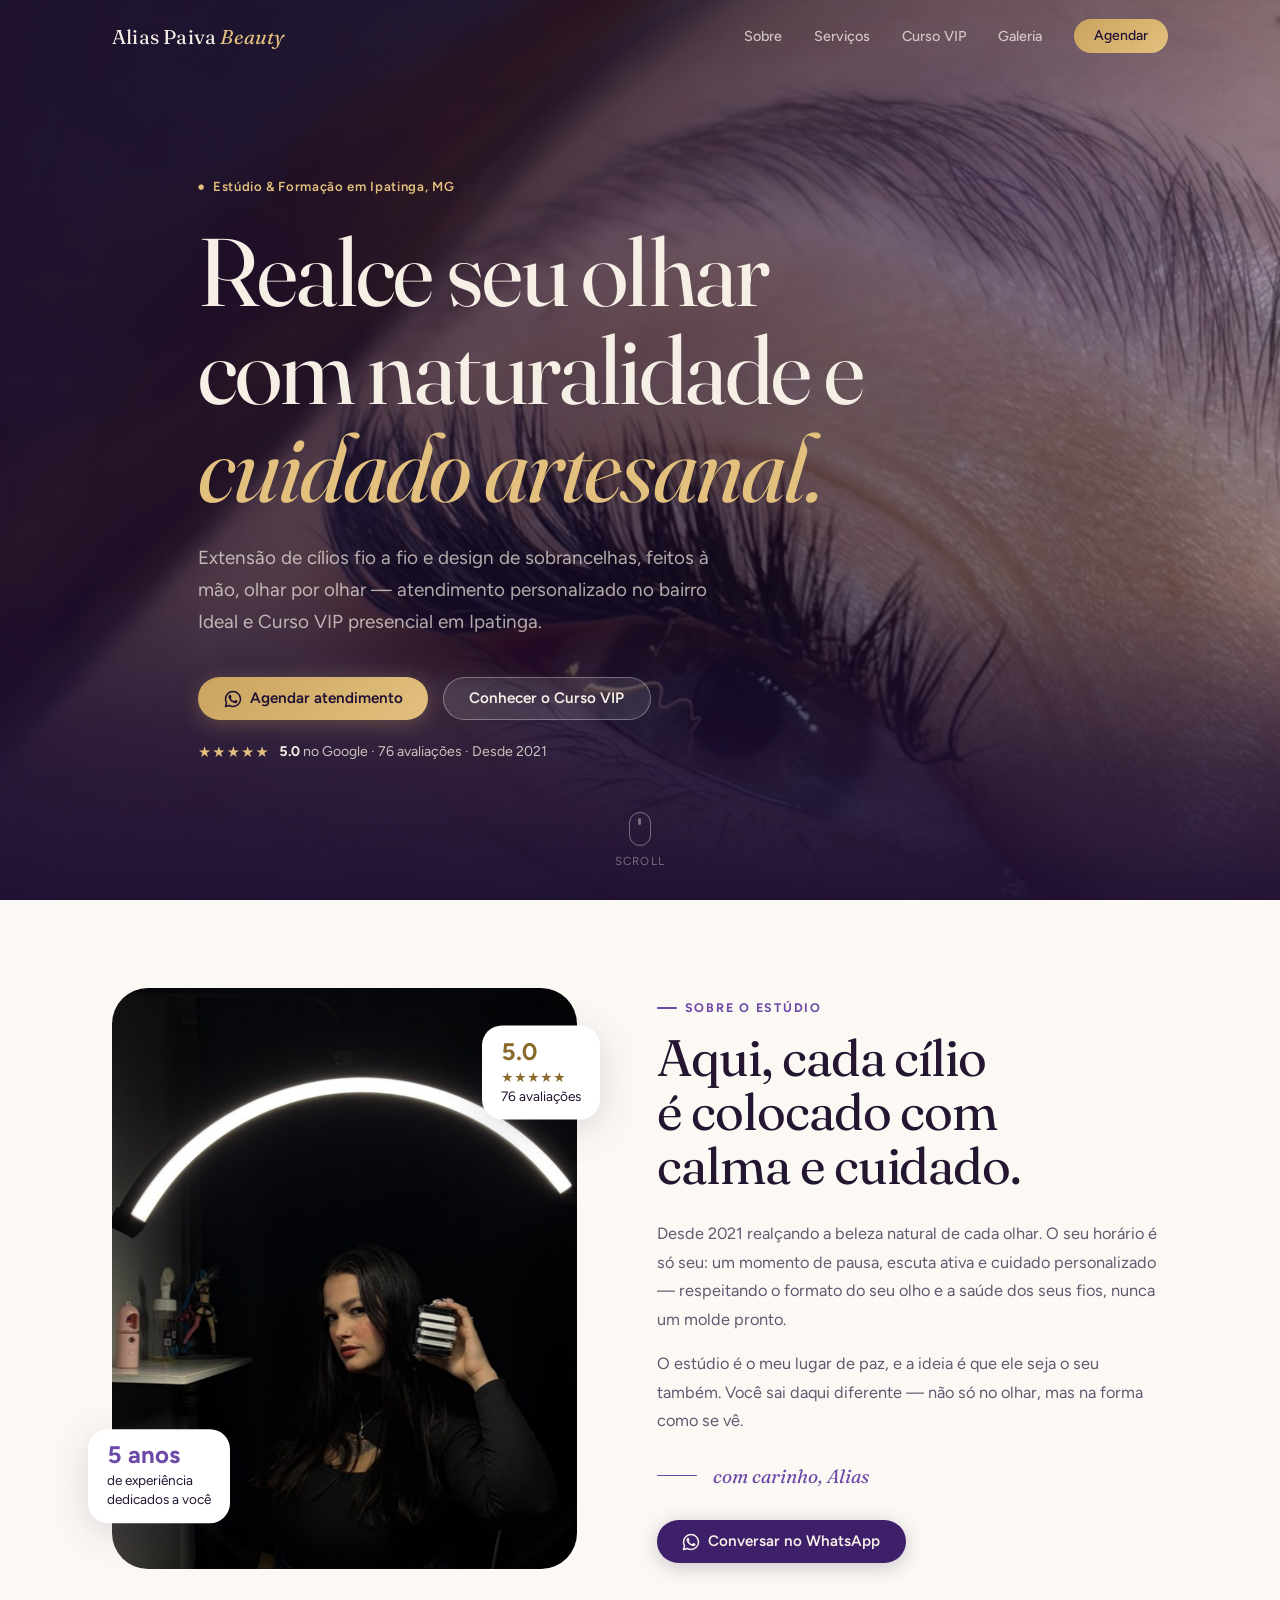
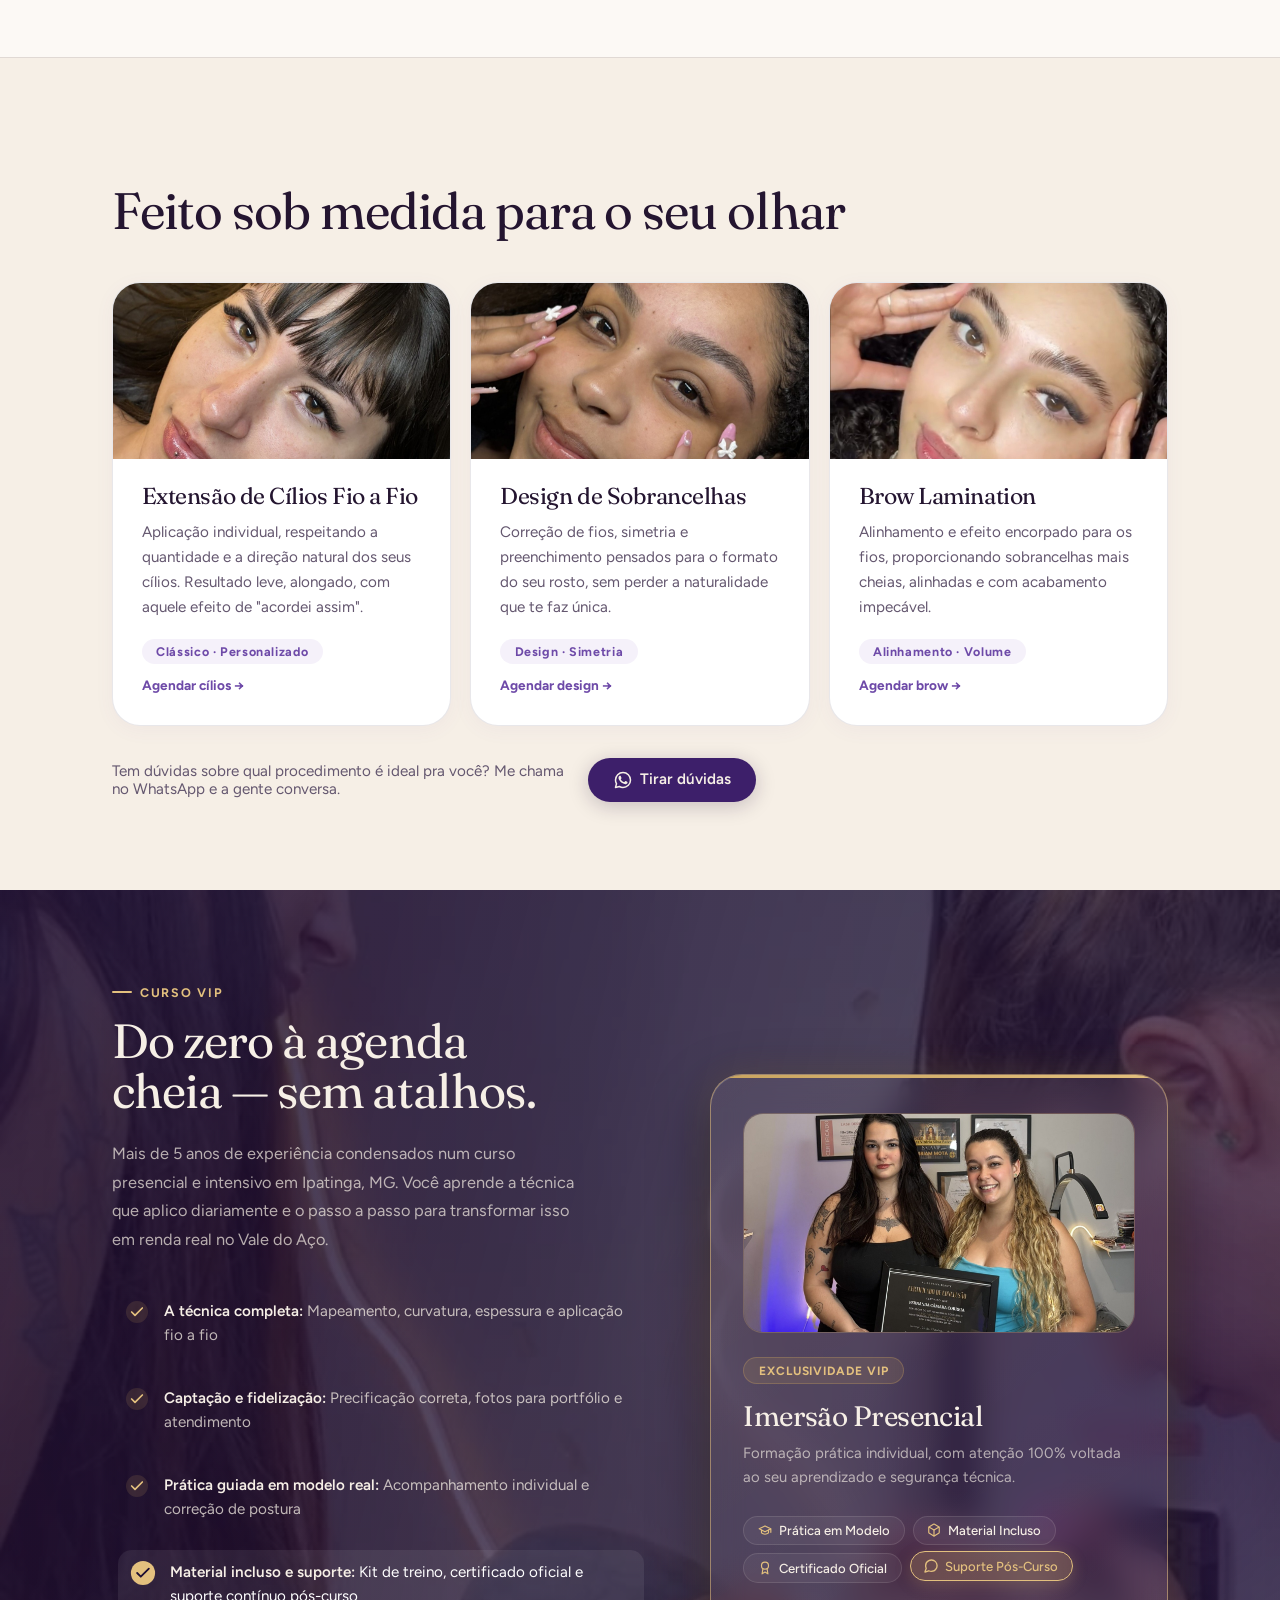
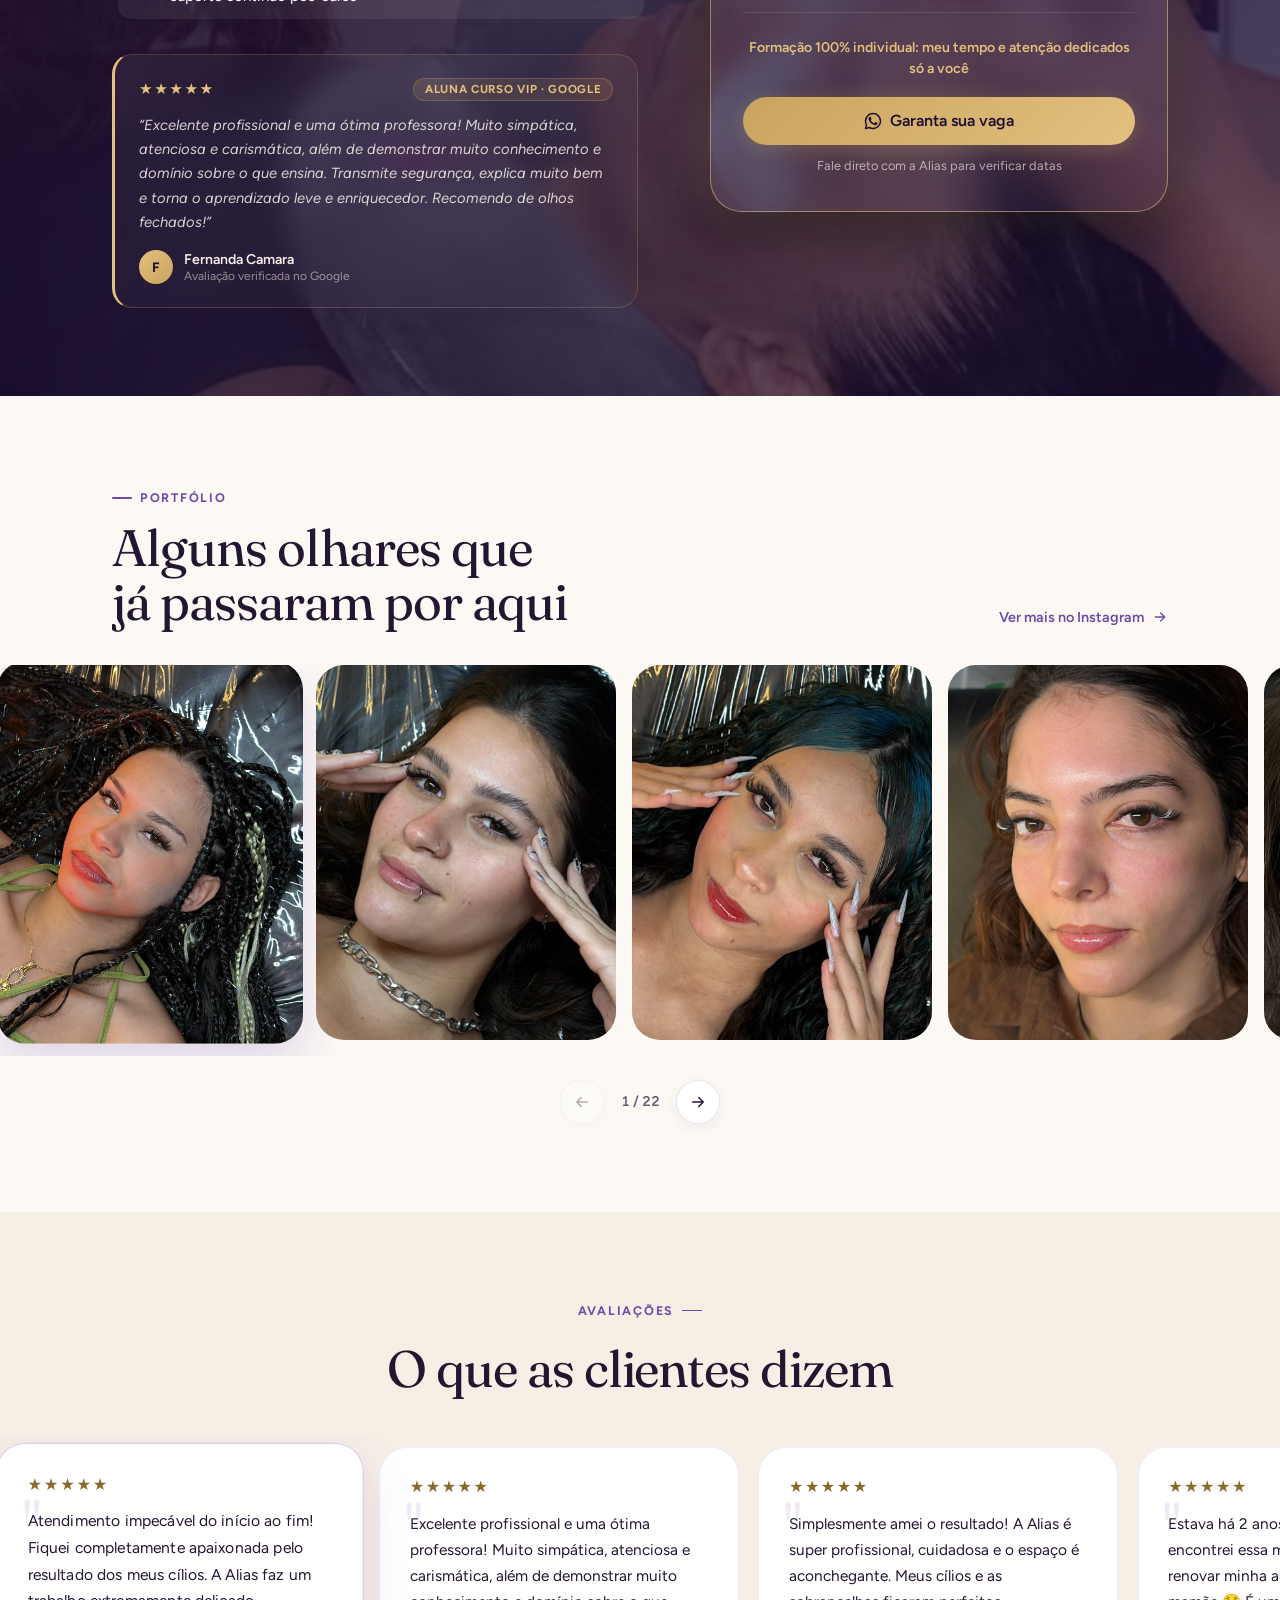
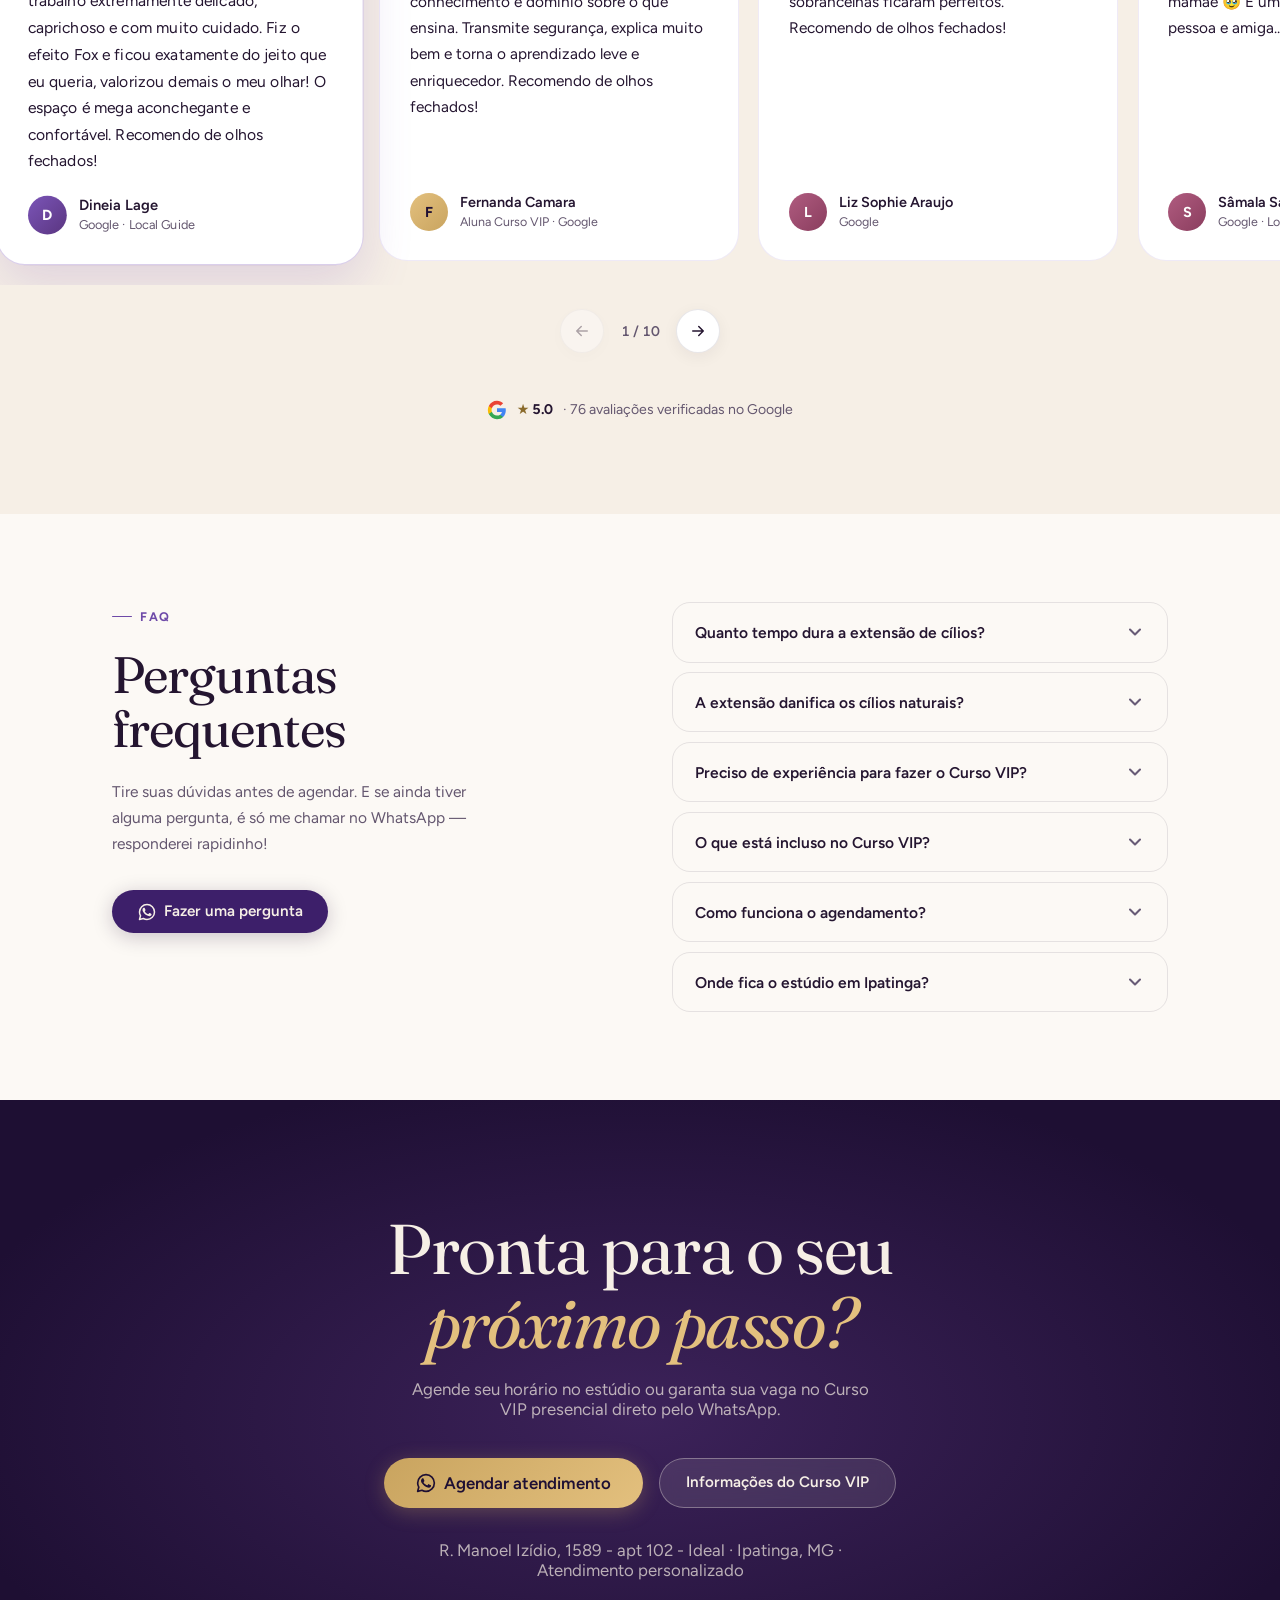
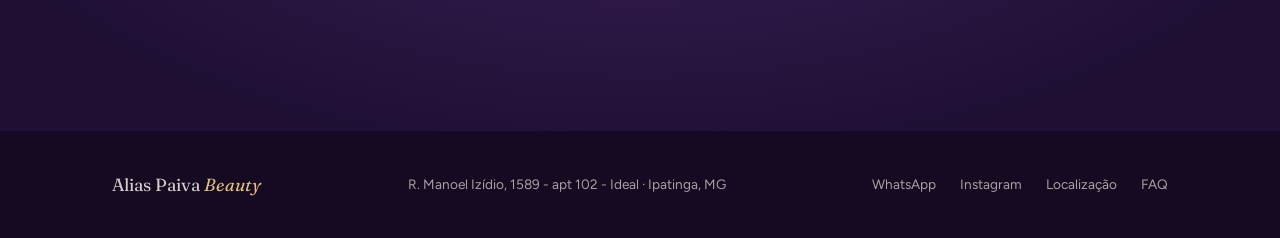
==== index.html @ 4524d442 "Atualizações" ====
<!DOCTYPE html>
<html lang="pt-BR">

<head>
  <meta charset="utf-8">
  <meta name="viewport" content="width=device-width, initial-scale=1, viewport-fit=cover">
  <title>Alias Paiva Beauty | Lash Designer e Extensão de Cílios em Ipatinga - MG</title>
  <meta name="description"
    content="Lash designer em Ipatinga, MG (Bairro Ideal). Especialista em extensão de cílios fio a fio, design de sobrancelhas, brow lamination e Curso VIP. ★ 5.0 no Google.">
  <meta name="robots" content="index, follow, max-image-preview:large, max-snippet:-1, max-video-preview:-1">
  <meta name="geo.region" content="BR-MG">
  <meta name="geo.placename" content="Ipatinga">
  <meta name="theme-color" content="#1E0F33">
  <link rel="canonical" href="https://aliaspaivabeauty.tech/">

  <!-- Open Graph / Facebook / WhatsApp -->
  <meta property="og:type" content="website">
  <meta property="og:url" content="https://aliaspaivabeauty.tech/">
  <meta property="og:locale" content="pt_BR">
  <meta property="og:site_name" content="Alias Paiva Beauty">
  <meta property="og:title" content="Alias Paiva Beauty — Lash Designer, Cílios e Sobrancelhas em Ipatinga">
  <meta property="og:description"
    content="Especialista em extensão de cílios fio a fio, design de sobrancelhas, brow lamination e Curso VIP no bairro Ideal em Ipatinga, MG. ★ 5.0 no Google.">
  <meta property="og:image" content="https://aliaspaivabeauty.tech/images/hero.jpg">
  <meta property="og:image:secure_url" content="https://aliaspaivabeauty.tech/images/hero.jpg">
  <meta property="og:image:type" content="image/jpeg">
  <meta property="og:image:width" content="960">
  <meta property="og:image:height" content="1280">
  <meta property="og:image:alt" content="Alias Paiva Beauty - Lash Designer em Ipatinga, MG">

  <!-- Twitter / X -->
  <meta name="twitter:card" content="summary_large_image">
  <meta name="twitter:title" content="Alias Paiva Beauty — Lash Designer, Cílios e Sobrancelhas em Ipatinga">
  <meta name="twitter:description"
    content="Especialista em extensão de cílios fio a fio, design de sobrancelhas, brow lamination e Curso VIP no bairro Ideal em Ipatinga, MG. ★ 5.0 no Google.">
  <meta name="twitter:image" content="https://aliaspaivabeauty.tech/images/hero.jpg">
  <meta name="twitter:image:alt" content="Alias Paiva Beauty - Lash Designer em Ipatinga, MG">

  <!-- Dados Estruturados (Schema.org / SEO Local) -->
  <script type="application/ld+json">
  {
    "@context": "https://schema.org",
    "@graph": [
      {
        "@type": "BeautySalon",
        "@id": "https://aliaspaivabeauty.tech/#salon",
        "name": "Alias Paiva Beauty",
        "alternateName": [
          "Alias Paiva Beauty - Cílios e Sobrancelhas Ipatinga-MG",
          "Alias Paiva Lash Designer",
          "Alias Paiva Beauty - Lash Designer em Ipatinga"
        ],
        "image": "https://aliaspaivabeauty.tech/images/hero.jpg",
        "description": "Lash designer no bairro Ideal em Ipatinga, MG (desde 2021). Especialista em extensão de cílios fio a fio, efeito Fox, lash lifting, design de sobrancelhas, brow lamination e Curso VIP presencial.",
        "url": "https://aliaspaivabeauty.tech/",
        "telephone": "+55-31-98014-2400",
        "priceRange": "$$",
        "currenciesAccepted": "BRL",
        "paymentAccepted": "Pix, Cartão de Crédito, Dinheiro",
        "hasMap": "https://share.google/0OluDglXw7XC698mP",
        "address": {
          "@type": "PostalAddress",
          "streetAddress": "R. Manoel Izídio, 1589 - apt 102 - Ideal",
          "addressLocality": "Ipatinga",
          "addressRegion": "MG",
          "postalCode": "35162-200",
          "addressCountry": "BR"
        },
        "geo": {
          "@type": "GeoCoordinates",
          "latitude": -19.4768,
          "longitude": -42.5469
        },
        "areaServed": [
          {
            "@type": "City",
            "name": "Ipatinga"
          },
          {
            "@type": "AdministrativeArea",
            "name": "Vale do Aço"
          }
        ],
        "founder": {
          "@type": "Person",
          "name": "Alias Paiva",
          "jobTitle": "Lash Designer",
          "description": "Lash designer e educadora especialista em extensão de cílios, design de sobrancelhas e brow lamination em Ipatinga, MG desde 2021.",
          "sameAs": "https://www.instagram.com/_aliaspaiva/"
        },
        "knowsAbout": [
          "Lash Design",
          "Lash Designer",
          "Extensão de Cílios",
          "Alongamento de Cílios",
          "Cílios Fio a Fio",
          "Cílios Efeito Fox",
          "Lash Lifting",
          "Design de Sobrancelhas",
          "Brow Lamination",
          "Curso VIP de Cílios"
        ],
        "sameAs": [
          "https://www.instagram.com/_aliaspaiva/",
          "https://www.instagram.com/_aliaspaivabeauty",
          "https://share.google/0OluDglXw7XC698mP",
          "https://share.google/BvHcD7Zn5dpvbEZch"
        ],
        "aggregateRating": {
          "@type": "AggregateRating",
          "ratingValue": "5.0",
          "reviewCount": "76",
          "bestRating": "5",
          "worstRating": "1"
        },
        "review": [
          {
            "@type": "Review",
            "author": { "@type": "Person", "name": "Dineia Anicio da Costa Lage" },
            "reviewRating": { "@type": "Rating", "ratingValue": "5", "bestRating": "5" },
            "reviewBody": "Atendimento impecável do início ao fim! Fiquei completamente apaixonada pelo resultado dos meus cílios. A Alias faz um trabalho extremamente delicado, caprichoso e com muito cuidado. Fiz o efeito Fox e ficou exatamente do jeito que eu queria, valorizou demais o meu olhar! O espaço é mega aconchegante e confortável."
          },
          {
            "@type": "Review",
            "author": { "@type": "Person", "name": "Fernanda Camara" },
            "reviewRating": { "@type": "Rating", "ratingValue": "5", "bestRating": "5" },
            "reviewBody": "Excelente profissional e uma ótima professora! Muito simpática, atenciosa e carismática, além de demonstrar muito conhecimento e domínio sobre o que ensina. Transmite segurança, explica muito bem e torna o aprendizado leve e enriquecedor. Recomendo de olhos fechados!"
          },
          {
            "@type": "Review",
            "author": { "@type": "Person", "name": "Liz Sophie Duda Gonçalves Araujo" },
            "reviewRating": { "@type": "Rating", "ratingValue": "5", "bestRating": "5" },
            "reviewBody": "Simplesmente amei o resultado! A Alias é super profissional, cuidadosa e o espaço é aconchegante. Meus cílios e as sobrancelhas ficaram perfeitos. Recomendo de olhos fechados!"
          },
          {
            "@type": "Review",
            "author": { "@type": "Person", "name": "Sâmala Salazar" },
            "reviewRating": { "@type": "Rating", "ratingValue": "5", "bestRating": "5" },
            "reviewBody": "Estava há 2 anos sem fazer os cílios, e encontrei essa maravilhosa! Me ajudou a renovar minha autoestima depois de ser mamãe. É uma excelente profissional, pessoa e amiga... Me senti muito linda."
          },
          {
            "@type": "Review",
            "author": { "@type": "Person", "name": "Carol Figueiredo" },
            "reviewRating": { "@type": "Rating", "ratingValue": "5", "bestRating": "5" },
            "reviewBody": "Muito humana, um atendimento impecável, tem até cobertinha pra quem acaba tirando um cochilo como eu, uma mão super leve que fica quase impossível não dormir durante o atendimento, recomendo demais."
          },
          {
            "@type": "Review",
            "author": { "@type": "Person", "name": "Domi Nique" },
            "reviewRating": { "@type": "Rating", "ratingValue": "5", "bestRating": "5" },
            "reviewBody": "Estudio maravilhoso, climatizado, trabalho sensacional e personalizado, sempre um mimo delicioso; sabe como conquistar o cliente, eu amo"
          },
          {
            "@type": "Review",
            "author": { "@type": "Person", "name": "Cibelly Franco" },
            "reviewRating": { "@type": "Rating", "ratingValue": "5", "bestRating": "5" },
            "reviewBody": "Uma profissional excepcional, que une talento, dedicação e um atendimento repleto de carinho. Amei o trabalho e todo o cuidado em cada detalhe. Fiquei muito satisfeita com o resultado e recomendo seu trabalho com toda a confiança."
          }
        ],
        "hasOfferCatalog": {
          "@type": "OfferCatalog",
          "name": "Procedimentos de Lash Design e Cursos",
          "itemListElement": [
            {
              "@type": "Offer",
              "itemOffered": {
                "@type": "Service",
                "name": "Lash Design / Extensão de Cílios Fio a Fio e Efeito Fox",
                "description": "Procedimento profissional de lash designer com aplicação individual personalizada (clássico fio a fio, efeito Fox, volume) respeitando a saúde e o ciclo natural dos cílios."
              }
            },
            {
              "@type": "Offer",
              "itemOffered": {
                "@type": "Service",
                "name": "Design de Sobrancelhas",
                "description": "Correção de fios, simetria e alinhamento para o formato do rosto."
              }
            },
            {
              "@type": "Offer",
              "itemOffered": {
                "@type": "Service",
                "name": "Brow Lamination",
                "description": "Alinhamento e volume para sobrancelhas mais encorpadas e definidas."
              }
            },
            {
              "@type": "Offer",
              "itemOffered": {
                "@type": "Course",
                "name": "Curso VIP de Lash Designer / Extensão de Cílios",
                "description": "Curso presencial intensivo em Ipatinga para formação de Lash Designer com modelo real, material e certificado inclusos.",
                "provider": {
                  "@id": "https://aliaspaivabeauty.tech/#salon"
                },
                "hasCourseInstance": {
                  "@type": "CourseInstance",
                  "courseMode": "onsite",
                  "location": {
                    "@type": "Place",
                    "name": "Alias Paiva Beauty",
                    "address": {
                      "@type": "PostalAddress",
                      "streetAddress": "R. Manoel Izídio, 1589 - apt 102 - Ideal",
                      "addressLocality": "Ipatinga",
                      "addressRegion": "MG",
                      "postalCode": "35162-200",
                      "addressCountry": "BR"
                    }
                  }
                }
              }
            }
          ]
        }
      },
      {
        "@type": "FAQPage",
        "@id": "https://aliaspaivabeauty.tech/#faq-schema",
        "mainEntity": [
          {
            "@type": "Question",
            "name": "Quanto tempo dura a extensão de cílios?",
            "acceptedAnswer": {
              "@type": "Answer",
              "text": "Em média, de 15 a 20 dias até a necessidade de manutenção, acompanhando o ciclo natural dos seus cílios. Com os cuidados adequados, pode durar ainda mais."
            }
          },
          {
            "@type": "Question",
            "name": "A extensão danifica os cílios naturais?",
            "acceptedAnswer": {
              "@type": "Answer",
              "text": "Quando aplicada corretamente — respeitando o ciclo capilar e o peso adequado de cada fio —, a extensão não danifica os cílios naturais. Por isso a técnica fio a fio é tão importante."
            }
          },
          {
            "@type": "Question",
            "name": "Preciso de experiência para fazer o Curso VIP?",
            "acceptedAnswer": {
              "@type": "Answer",
              "text": "Não! O Curso VIP foi pensado para quem começa do zero. Você aprende teoria, biossegurança, mapeamento e prática guiada em modelo real, tudo passo a passo e sem pressa."
            }
          },
          {
            "@type": "Question",
            "name": "Como funciona o agendamento?",
            "acceptedAnswer": {
              "@type": "Answer",
              "text": "Direto pelo WhatsApp! Você me chama, conversamos sobre a sua disponibilidade e encontramos o melhor horário para você."
            }
          },
          {
            "@type": "Question",
            "name": "Onde fica o estúdio em Ipatinga?",
            "acceptedAnswer": {
              "@type": "Answer",
              "text": "O estúdio fica na R. Manoel Izídio, 1589 - apt 102 - bairro Ideal, em Ipatinga - MG (CEP 35162-200), em um espaço climatizado, aconchegante e de fácil acesso para clientes de toda a região do Vale do Aço."
            }
          }
        ]
      }
    ]
  }
  </script>

  <!-- Favicons -->
  <link rel="icon" type="image/png" sizes="16x16" href="images/favicon-16.png">
  <link rel="icon" type="image/png" sizes="32x32" href="images/favicon-32.png">
  <link rel="icon" type="image/png" sizes="48x48" href="images/favicon-48.png">
  <link rel="icon" type="image/png" sizes="192x192" href="images/favicon-192.png">
  <link rel="icon" type="image/png" sizes="512x512" href="images/favicon-512.png">
  <link rel="apple-touch-icon" sizes="180x180" href="images/favicon-180.png">

  <!-- Preload LCP Hero Image -->
  <link rel="preload" as="image" href="images/hero.jpg" fetchpriority="high">

  <!-- Fonts (apenas variantes utilizadas) -->
  <link rel="preconnect" href="https://fonts.googleapis.com">
  <link rel="preconnect" href="https://fonts.gstatic.com" crossorigin>
  <link
    href="https://fonts.googleapis.com/css2?family=Figtree:wght@400;500;600;700&family=Fraunces:ital,opsz,wght@0,9..144,400;1,9..144,400&display=swap"
    rel="stylesheet">

  <!-- CSS -->
  <link rel="stylesheet" href="css/style.css">
</head>

<body>
  <a href="#about" class="skip-link">Pular para o conteúdo principal</a>

  <svg width="0" height="0" class="svg-sprite" aria-hidden="true">
    <symbol id="check" viewBox="0 0 24 24">
      <path d="M20 6L9 17l-5-5" fill="none" stroke="currentColor" stroke-width="2.5" stroke-linecap="round"
        stroke-linejoin="round" />
    </symbol>
    <symbol id="arrow-l" viewBox="0 0 24 24">
      <path d="M19 12H5M11 6l-6 6 6 6" fill="none" stroke="currentColor" stroke-width="2" stroke-linecap="round"
        stroke-linejoin="round" />
    </symbol>
    <symbol id="arrow-r" viewBox="0 0 24 24">
      <path d="M5 12h14M13 6l6 6-6 6" fill="none" stroke="currentColor" stroke-width="2" stroke-linecap="round"
        stroke-linejoin="round" />
    </symbol>
    <symbol id="wa" viewBox="0 0 24 24">
      <path
        d="M17.472 14.382c-.297-.149-1.758-.867-2.03-.967-.273-.099-.471-.148-.67.15-.197.297-.767.966-.94 1.164-.173.199-.347.223-.644.075-.297-.15-1.255-.463-2.39-1.475-.883-.788-1.48-1.761-1.653-2.059-.173-.297-.018-.458.13-.606.134-.133.298-.347.446-.521.149-.174.198-.298.298-.497.099-.198.05-.371-.025-.521-.075-.149-.669-1.612-.916-2.207-.242-.579-.487-.5-.669-.51-.173-.008-.371-.01-.57-.01-.198 0-.52.074-.792.372-.272.297-1.04 1.016-1.04 2.479 0 1.462 1.065 2.875 1.213 3.074.149.198 2.096 3.2 5.077 4.487.709.306 1.262.489 1.694.625.712.227 1.36.195 1.871.118.571-.085 1.758-.719 2.006-1.413.248-.694.248-1.289.173-1.413-.074-.124-.272-.198-.57-.347z"
        fill="currentColor" />
      <path
        d="M12 2C6.477 2 2 6.477 2 12c0 1.821.487 3.53 1.338 5L2 22l5.145-1.346A9.955 9.955 0 0012 22c5.523 0 10-4.477 10-10S17.523 2 12 2z"
        fill="none" stroke="currentColor" stroke-width="2" stroke-linecap="round" stroke-linejoin="round" />
    </symbol>
    <symbol id="close-x" viewBox="0 0 24 24">
      <path d="M18 6L6 18M6 6l12 12" fill="none" stroke="currentColor" stroke-width="2.5" stroke-linecap="round" />
    </symbol>
  </svg>

  <header id="navbar">
    <div class="inner">
      <a href="#" class="brand" aria-label="Alias Paiva Beauty - Início">Alias Paiva <em>Beauty</em></a>
      <nav aria-label="Navegação principal">
        <a href="#about">Sobre</a>
        <a href="#services">Serviços</a>
        <a href="#course">Curso VIP</a>
        <a href="#gallery">Galeria</a>
        <a class="btn btn-gold btn-nav" data-wa
          href="https://api.whatsapp.com/send/?phone=553180142400&text=Ol%C3%A1!%20Vim%20pelo%20site%20e%20quero%20agendar%20um%20hor%C3%A1rio%20%F0%9F%92%9C">Agendar</a>
      </nav>
      <button class="ham-btn" id="hamBtn" aria-label="Abrir menu" aria-expanded="false" aria-controls="mobileMenu">
        <svg viewBox="0 0 24 24" fill="none" stroke="currentColor" stroke-width="2.5" stroke-linecap="round"
          aria-hidden="true">
          <path d="M3 6h18M3 12h18M3 18h18" />
        </svg>
      </button>
    </div>
  </header>

  <!-- Menu Mobile -->
  <div class="mobile-menu" id="mobileMenu" aria-hidden="true" role="dialog" aria-modal="true"
    aria-label="Menu de navegação">
    <button class="close-menu" id="closeMenu" aria-label="Fechar menu">
      <svg viewBox="0 0 24 24" aria-hidden="true">
        <use href="#close-x" />
      </svg>
    </button>
    <a href="#about" class="menu-link">Sobre</a>
    <a href="#services" class="menu-link">Serviços</a>
    <a href="#course" class="menu-link">Curso VIP</a>
    <a href="#gallery" class="menu-link">Galeria</a>
    <a class="btn btn-gold btn-mobile-cta" data-wa
      href="https://api.whatsapp.com/send/?phone=553180142400&text=Ol%C3%A1!%20Vim%20pelo%20site%20e%20quero%20agendar%20um%20hor%C3%A1rio%20%F0%9F%92%9C">Agendar
      no WhatsApp</a>
  </div>

  <main id="mainContent">
    <section id="hero" aria-label="Apresentação">
      <div class="hero-bg" id="heroBg" aria-hidden="true"></div>

      <!-- Partículas decorativas -->
      <div class="particles" aria-hidden="true">
        <span class="particle"></span>
        <span class="particle"></span>
        <span class="particle"></span>
        <span class="particle"></span>
        <span class="particle"></span>
        <span class="particle"></span>
      </div>

      <!-- Conteúdo principal -->
      <div class="hero-content wrap">
        <div class="hero-badge">Estúdio &amp; Formação em Ipatinga, MG</div>

        <h1>
          <span class="sr-only">Lash Designer e Extensão de Cílios em Ipatinga, MG — </span>Realce seu olhar
          com naturalidade e <em>cuidado artesanal.</em>
        </h1>

        <p class="lead">
          Extensão de cílios fio a fio e design de sobrancelhas, feitos à mão, olhar por olhar — atendimento
          personalizado
          no bairro Ideal e Curso VIP presencial em Ipatinga.
        </p>

        <div class="hero-actions">
          <a class="btn btn-gold" data-wa
            href="https://api.whatsapp.com/send/?phone=553180142400&text=Ol%C3%A1!%20Vim%20pelo%20site%20e%20quero%20agendar%20um%20hor%C3%A1rio%20%F0%9F%92%9C">
            <svg class="ico-wa" viewBox="0 0 24 24" aria-hidden="true">
              <use href="#wa" />
            </svg>
            Agendar atendimento
          </a>
          <a class="btn btn-ghost" href="#course">
            Conhecer o Curso VIP
          </a>
        </div>

        <div class="hero-proof">
          <span class="hero-proof-stars" aria-hidden="true">★★★★★</span>
          <span><strong>5.0</strong> no Google · 76 avaliações · Desde 2021</span>
        </div>
      </div>

      <!-- Indicador de scroll -->
      <div class="scroll-hint" aria-hidden="true">
        <div class="mouse"></div>
        <span>scroll</span>
      </div>
    </section>

    <div id="sheet">

      <!-- ── SOBRE ── -->
      <section id="about" class="section" aria-labelledby="aboutTitle">
        <div class="wrap">
          <div class="grid">

            <!-- Foto da Alias -->
            <div class="about-img reveal">
              <div class="photo-placeholder">
                <img src="images/about.jpg" alt="Alias Paiva, lash designer em seu estúdio em Ipatinga, MG" width="768"
                  height="960" loading="lazy" decoding="async">
              </div>

              <!-- Cards flutuantes sobre a foto -->
              <a class="float-card fc-r" href="https://share.google/0OluDglXw7XC698mP" target="_blank"
                rel="noopener noreferrer" aria-label="Avaliações no Google - 5.0 estrelas em 76 avaliações">
                <strong>5.0</strong>
                <span><span class="fc-stars" aria-hidden="true">★★★★★</span><br>76 avaliações</span>
              </a>
              <div class="float-card fc-e">
                <strong>5 anos</strong>
                <span>de experiência<br>dedicados a você</span>
              </div>
            </div>

            <!-- Texto -->
            <div class="about-text reveal delay-2">
              <span class="section-label">Sobre o Estúdio</span>
              <h2 id="aboutTitle" class="section-title">
                Aqui, cada cílio é colocado com calma e cuidado.
              </h2>

              <p class="about-first-p">
                Desde 2021 realçando a beleza natural de cada olhar. O seu horário é só seu: um momento de pausa,
                escuta ativa e cuidado personalizado — respeitando o formato do seu olho e a saúde dos seus fios,
                nunca um molde pronto.
              </p>
              <p>
                O estúdio é o meu lugar de paz, e a ideia é que ele seja o seu também. Você sai daqui diferente — não só
                no olhar, mas na forma como se vê.
              </p>

              <div class="about-sig">
                <span class="sig-line"></span>
                <span>com carinho, Alias</span>
              </div>

              <div class="about-cta-wrap">
                <a class="btn btn-plum" data-wa
                  href="https://api.whatsapp.com/send/?phone=553180142400&text=Ol%C3%A1!%20Vim%20pelo%20site%20e%20quero%20agendar%20um%20hor%C3%A1rio%20%F0%9F%92%9C">
                  <svg class="ico-wa" viewBox="0 0 24 24" aria-hidden="true">
                    <use href="#wa" />
                  </svg>
                  Conversar no WhatsApp
                </a>
              </div>
            </div>

          </div>
        </div>
      </section>

      <!-- ── SERVIÇOS ── -->
      <section id="services" class="section" aria-labelledby="servicesTitle">
        <div class="wrap">
          <span class="section-label reveal">Serviços</span>
          <h2 id="servicesTitle" class="section-title">Feito sob medida para o seu olhar</h2>

          <div class="cards">

            <div class="service-card reveal delay-2">
              <div class="service-cover">
                <img src="images/cilios_card.JPEG" alt="Resultado de extensão de cílios fio a fio por Alias Paiva"
                  loading="lazy" decoding="async">
              </div>
              <div class="service-body">
                <h3>Extensão de Cílios Fio a Fio</h3>
                <p>
                  Aplicação individual, respeitando a quantidade e a direção natural dos seus cílios. Resultado leve,
                  alongado, com aquele efeito de "acordei assim".
                </p>
                <div class="service-footer">
                  <span class="service-tag">Clássico · Personalizado</span>
                  <a class="service-cta" data-wa data-msg="cilios"
                    href="https://api.whatsapp.com/send/?phone=553180142400&text=Ol%C3%A1!%20Vim%20pelo%20site%20e%20quero%20agendar%20Extens%C3%A3o%20de%20C%C3%ADlios%20Fio%20a%20Fio%20%F0%9F%92%9C">
                    Agendar cílios →
                  </a>
                </div>
              </div>
            </div>

            <div class="service-card reveal delay-3">
              <div class="service-cover">
                <img src="images/sobrancelhas_card.JPEG" alt="Resultado de design de sobrancelhas por Alias Paiva"
                  loading="lazy" decoding="async">
              </div>
              <div class="service-body">
                <h3>Design de Sobrancelhas</h3>
                <p>
                  Correção de fios, simetria e preenchimento pensados para o formato do seu rosto,
                  sem perder a naturalidade que te faz única.
                </p>
                <div class="service-footer">
                  <span class="service-tag">Design · Simetria</span>
                  <a class="service-cta" data-wa data-msg="sobrancelhas"
                    href="https://api.whatsapp.com/send/?phone=553180142400&text=Ol%C3%A1!%20Vim%20pelo%20site%20e%20quero%20agendar%20Design%20de%20Sobrancelhas%20%F0%9F%92%9C">
                    Agendar design →
                  </a>
                </div>
              </div>
            </div>

            <div class="service-card reveal delay-4">
              <div class="service-cover">
                <img src="images/brow_card.jpg" alt="Resultado de brow lamination por Alias Paiva" loading="lazy"
                  decoding="async">
              </div>
              <div class="service-body">
                <h3>Brow Lamination</h3>
                <p>
                  Alinhamento e efeito encorpado para os fios, proporcionando sobrancelhas mais cheias,
                  alinhadas e com acabamento impecável.
                </p>
                <div class="service-footer">
                  <span class="service-tag">Alinhamento · Volume</span>
                  <a class="service-cta" data-wa data-msg="brow"
                    href="https://api.whatsapp.com/send/?phone=553180142400&text=Ol%C3%A1!%20Vim%20pelo%20site%20e%20quero%20agendar%20Brow%20Lamination%20%F0%9F%92%9C">
                    Agendar brow →
                  </a>
                </div>
              </div>
            </div>

          </div>

          <!-- Nudge de dúvidas -->
          <div class="services-nudge reveal delay-4">
            <p class="services-nudge-text">
              Tem dúvidas sobre qual procedimento é ideal pra você?
              Me chama no WhatsApp e a gente conversa.
            </p>
            <a class="btn btn-plum btn-shrink-0" data-wa data-msg="duvida"
              href="https://api.whatsapp.com/send/?phone=553180142400&text=Ol%C3%A1!%20Vim%20pelo%20site%20e%20gostaria%20de%20tirar%20uma%20d%C3%BAvida%20%F0%9F%92%9C">
              <svg class="ico-wa" viewBox="0 0 24 24" aria-hidden="true">
                <use href="#wa" />
              </svg>
              Tirar dúvidas
            </a>
          </div>
        </div>
      </section>

    </div>

    <section id="course" aria-labelledby="courseTitle">

      <!-- Vídeo de fundo (prática em modelo real) -->
      <video class="course-bg-video" autoplay muted loop playsinline preload="metadata" poster="images/curso_poster.jpg" aria-hidden="true">
        <source src="images/curso_bg.mp4" type="video/mp4">
      </video>

      <div class="wrap">
        <div class="course-grid">

          <!-- Conteúdo esquerdo (Editorial e leve) -->
          <div class="course-left reveal">
            <span class="section-label">Curso VIP</span>
            <h2 id="courseTitle">Do zero à agenda cheia — sem atalhos.</h2>
            <p>
              Mais de 5 anos de experiência condensados num curso presencial e intensivo em Ipatinga, MG.
              Você aprende a técnica que aplico diariamente e o passo a passo para transformar isso em renda real no
              Vale do Aço.
            </p>

            <ul class="course-list">
              <li>
                <svg class="ci-icon" viewBox="0 0 24 24" aria-hidden="true">
                  <use href="#check" />
                </svg>
                <div>
                  <strong>A técnica completa:</strong> Mapeamento, curvatura, espessura e aplicação fio a fio
                </div>
              </li>
              <li>
                <svg class="ci-icon" viewBox="0 0 24 24" aria-hidden="true">
                  <use href="#check" />
                </svg>
                <div>
                  <strong>Captação e fidelização:</strong> Precificação correta, fotos para portfólio e atendimento
                </div>
              </li>
              <li>
                <svg class="ci-icon" viewBox="0 0 24 24" aria-hidden="true">
                  <use href="#check" />
                </svg>
                <div>
                  <strong>Prática guiada em modelo real:</strong> Acompanhamento individual e correção de postura
                </div>
              </li>
              <li>
                <svg class="ci-icon" viewBox="0 0 24 24" aria-hidden="true">
                  <use href="#check" />
                </svg>
                <div>
                  <strong>Material incluso e suporte:</strong> Kit de treino, certificado oficial e suporte contínuo
                  pós-curso
                </div>
              </li>
            </ul>

            <!-- Avaliação em destaque de aluna do Curso VIP -->
            <div class="course-review">
              <div class="course-review-top">
                <span class="course-review-stars" role="img" aria-label="Avaliação: 5 de 5 estrelas">★★★★★</span>
                <span class="course-review-tag">Aluna Curso VIP · Google</span>
              </div>
              <p class="course-review-quote">
                “Excelente profissional e uma ótima professora! Muito simpática, atenciosa e carismática, além de
                demonstrar muito conhecimento e domínio sobre o que ensina. Transmite segurança, explica muito bem e
                torna o aprendizado leve e enriquecedor. Recomendo de olhos fechados!”
              </p>
              <div class="course-review-author">
                <div class="course-review-avatar" aria-hidden="true">F</div>
                <div class="course-review-meta">
                  <strong>Fernanda Camara</strong>
                  <span>Avaliação verificada no Google</span>
                </div>
              </div>
            </div>
          </div>

          <!-- Card VIP Unificado (Direita) -->
          <div class="course-right reveal delay-2">
            <div class="course-card">
              <div class="course-card-cover">
                <img src="images/curso_certificado.JPEG"
                  alt="Aluna formada no Curso VIP segurando seu certificado oficial no Estúdio Alias Paiva"
                  loading="lazy" decoding="async">
              </div>
              <span class="course-card-badge">Exclusividade VIP</span>
              <h3 class="course-card-title">Imersão Presencial</h3>
              <p class="course-card-desc">
                Formação prática individual, com atenção 100% voltada ao seu aprendizado e segurança técnica.
              </p>

              <div class="course-pills">
                <span class="c-pill">
                  <svg viewBox="0 0 24 24" fill="none" stroke="currentColor" stroke-width="2" stroke-linecap="round"
                    stroke-linejoin="round" aria-hidden="true">
                    <path d="M22 10v6M2 10l10-5 10 5-10 5z" />
                    <path d="M6 12v5c3 3 9 3 12 0v-5" />
                  </svg>
                  Prática em Modelo
                </span>
                <span class="c-pill">
                  <svg viewBox="0 0 24 24" fill="none" stroke="currentColor" stroke-width="2" stroke-linecap="round"
                    stroke-linejoin="round" aria-hidden="true">
                    <path
                      d="M21 16V8a2 2 0 0 0-1-1.73l-7-4a2 2 0 0 0-2 0l-7 4A2 2 0 0 0 3 8v8a2 2 0 0 0 1 1.73l7 4a2 2 0 0 0 2 0l7-4A2 2 0 0 0 21 16z" />
                    <polyline points="3.27 6.96 12 12.01 20.73 6.96" />
                    <line x1="12" y1="22.08" x2="12" y2="12" />
                  </svg>
                  Material Incluso
                </span>
                <span class="c-pill">
                  <svg viewBox="0 0 24 24" fill="none" stroke="currentColor" stroke-width="2" stroke-linecap="round"
                    stroke-linejoin="round" aria-hidden="true">
                    <circle cx="12" cy="8" r="6" />
                    <path d="M15.477 12.89 17 22l-5-3-5 3 1.523-9.11" />
                  </svg>
                  Certificado Oficial
                </span>
                <span class="c-pill">
                  <svg viewBox="0 0 24 24" fill="none" stroke="currentColor" stroke-width="2" stroke-linecap="round"
                    stroke-linejoin="round" aria-hidden="true">
                    <path
                      d="M21 11.5a8.38 8.38 0 0 1-.9 3.8 8.5 8.5 0 0 1-7.6 4.7 8.38 8.38 0 0 1-3.8-.9L3 21l1.9-5.7a8.38 8.38 0 0 1-.9-3.8 8.5 8.5 0 0 1 4.7-7.6 8.38 8.38 0 0 1 3.8-.9h.5a8.48 8.48 0 0 1 8 8v.5z" />
                  </svg>
                  Suporte Pós-Curso
                </span>
              </div>

              <div class="course-card-divider"></div>

              <div class="course-card-footer">
                <div class="course-lock">
                  Formação 100% individual: meu tempo e atenção dedicados só a você
                </div>
                <a class="btn btn-gold course-btn" data-wa data-msg="curso"
                  href="https://api.whatsapp.com/send/?phone=553180142400&text=Ol%C3%A1!%20Vim%20pelo%20site%20e%20quero%20minha%20vaga%20no%20Curso%20VIP%20de%20Extens%C3%A3o%20de%20C%C3%ADlios%20%F0%9F%92%9C">
                  <svg class="ico-wa" viewBox="0 0 24 24" aria-hidden="true">
                    <use href="#wa" />
                  </svg>
                  Garanta sua vaga
                </a>
                <span class="course-subnote">Fale direto com a Alias para verificar datas</span>
              </div>
            </div>
          </div>

        </div>
      </div>
    </section>

    <div class="paper-bg">

      <!-- ── GALERIA ── -->
      <section id="gallery" aria-labelledby="galleryTitle">
        <div class="wrap">
          <div class="gal-head reveal">
            <div>
              <span class="section-label">Portfólio</span>
              <h2 id="galleryTitle" class="section-title">Alguns olhares que já passaram por aqui</h2>
            </div>
            <a class="gal-link" href="https://www.instagram.com/_aliaspaiva/" target="_blank" rel="noopener noreferrer">
              Ver mais no Instagram
              <svg viewBox="0 0 24 24" aria-hidden="true">
                <use href="#arrow-r" />
              </svg>
            </a>
          </div>
        </div>

        <!-- Scroll horizontal com snap -->
        <div class="scroller" id="galScroller" tabindex="0" aria-label="Galeria de trabalhos — role para o lado">
          <div class="gal-tile" role="button" tabindex="0"
            aria-label="Ampliar foto 1: Extensão de cílios e design de sobrancelhas personalizados">
            <img src="images/Galeria15.jpeg"
              alt="Extensão de cílios e design de sobrancelhas personalizados por Alias Paiva" width="576" height="1024"
              decoding="async">
          </div>
          <div class="gal-tile" role="button" tabindex="0"
            aria-label="Ampliar foto 2: Extensão de cílios com efeito alongado e brow lamination">
            <img src="images/Galeria22.jpg.JPEG"
              alt="Extensão de cílios com efeito alongado e brow lamination por Alias Paiva" width="720"
              height="1280" decoding="async">
          </div>
          <div class="gal-tile" role="button" tabindex="0"
            aria-label="Ampliar foto 3: Lash design marcante e alinhamento de sobrancelhas em Ipatinga">
            <img src="images/Galeria16.jpeg"
              alt="Lash design marcante e alinhamento de sobrancelhas em Ipatinga por Alias Paiva" width="576"
              height="1024" decoding="async">
          </div>
          <div class="gal-tile" role="button" tabindex="0"
            aria-label="Ampliar foto 4: Extensão de cílios fio a fio clássico em Ipatinga">
            <img src="images/Galeria1.jpg" alt="Extensão de cílios fio a fio clássico em Ipatinga por Alias Paiva"
              width="1280" height="960" loading="lazy" decoding="async">
          </div>
          <div class="gal-tile" role="button" tabindex="0"
            aria-label="Ampliar foto 5: Design de sobrancelhas e extensão de cílios natural">
            <img src="images/Galeria2.jpg" alt="Design de sobrancelhas e extensão de cílios natural por Alias Paiva"
              width="720" height="1280" loading="lazy" decoding="async">
          </div>
          <div class="gal-tile" role="button" tabindex="0"
            aria-label="Ampliar foto 6: Lash design personalizado com curvatura leve">
            <img src="images/Galeria3.jpeg"
              alt="Lash design personalizado com curvatura leve em Ipatinga por Alias Paiva" width="720" height="1280"
              loading="lazy" decoding="async">
          </div>
          <div class="gal-tile" role="button" tabindex="0"
            aria-label="Ampliar foto 7: Extensão de cílios e alinhamento de sobrancelhas">
            <img src="images/Galeria4.jpeg" alt="Extensão de cílios e alinhamento de sobrancelhas por Alias Paiva"
              width="720" height="1280" loading="lazy" decoding="async">
          </div>
          <div class="gal-tile" role="button" tabindex="0"
            aria-label="Ampliar foto 8: Design de sobrancelhas com simetria facial e cílios">
            <img src="images/Galeria5.jpg" alt="Design de sobrancelhas com simetria facial e cílios por Alias Paiva"
              width="1280" height="1120" loading="lazy" decoding="async">
          </div>
          <div class="gal-tile" role="button" tabindex="0"
            aria-label="Ampliar foto 9: Extensão de cílios efeito natural acordei assim">
            <img src="images/Galeria6.jpeg" alt="Extensão de cílios efeito natural acordei assim por Alias Paiva"
              width="720" height="1280" loading="lazy" decoding="async">
          </div>
          <div class="gal-tile" role="button" tabindex="0"
            aria-label="Ampliar foto 10: Alongamento de cílios fio a fio delicado">
            <img src="images/Galeria7.jpeg" alt="Alongamento de cílios fio a fio delicado em Ipatinga por Alias Paiva"
              width="720" height="1280" loading="lazy" decoding="async">
          </div>
          <div class="gal-tile" role="button" tabindex="0"
            aria-label="Ampliar foto 11: Mapeamento de olhar e lash design sob medida">
            <img src="images/Galeria8.JPEG" alt="Mapeamento de olhar e lash design sob medida por Alias Paiva"
              width="960" height="1280" loading="lazy" decoding="async">
          </div>
          <div class="gal-tile" role="button" tabindex="0"
            aria-label="Ampliar foto 12: Brow lamination e extensão de cílios combinados">
            <img src="images/Galeria9.JPEG"
              alt="Brow lamination e extensão de cílios combinados em Ipatinga por Alias Paiva" width="1280"
              height="1266" loading="lazy" decoding="async">
          </div>
          <div class="gal-tile" role="button" tabindex="0"
            aria-label="Ampliar foto 13: Extensão de cílios fio a fio com acabamento leve">
            <img src="images/Galeria10.jpg" alt="Extensão de cílios fio a fio com acabamento leve por Alias Paiva"
              width="1014" height="1280" loading="lazy" decoding="async">
          </div>
          <div class="gal-tile" role="button" tabindex="0"
            aria-label="Ampliar foto 14: Lash design profissional valorizando o olhar">
            <img src="images/Galeria11.jpeg" alt="Lash design profissional valorizando o olhar por Alias Paiva"
              width="720" height="1280" loading="lazy" decoding="async">
          </div>
          <div class="gal-tile" role="button" tabindex="0"
            aria-label="Ampliar foto 15: Design de sobrancelhas e extensão de cílios em Ipatinga">
            <img src="images/Galeria12.jpeg"
              alt="Design de sobrancelhas e extensão de cílios em Ipatinga por Alias Paiva" width="720" height="1280"
              loading="lazy" decoding="async">
          </div>
          <div class="gal-tile" role="button" tabindex="0"
            aria-label="Ampliar foto 16: Brow lamination com fios alinhados e extensão de cílios">
            <img src="images/Galeria13.JPEG"
              alt="Brow lamination com fios alinhados e extensão de cílios por Alias Paiva" width="960" height="1280"
              loading="lazy" decoding="async">
          </div>
          <div class="gal-tile" role="button" tabindex="0"
            aria-label="Ampliar foto 17: Detalhe de aplicação de cílios fio a fio sem excesso de peso">
            <img src="images/Galeria14.jpeg"
              alt="Detalhe de aplicação de cílios fio a fio sem excesso de peso por Alias Paiva" width="853"
              height="1280" loading="lazy" decoding="async">
          </div>
          <div class="gal-tile" role="button" tabindex="0"
            aria-label="Ampliar foto 18: Extensão de cílios com volume sutil e elegante">
            <img src="images/Galeria17.jpeg" alt="Extensão de cílios com volume sutil e elegante por Alias Paiva"
              width="960" height="1280" loading="lazy" decoding="async">
          </div>
          <div class="gal-tile" role="button" tabindex="0"
            aria-label="Ampliar foto 19: Extensão de cílios com fios coloridos vermelhos em destaque">
            <img src="images/Galeria18.jpeg"
              alt="Extensão de cílios com fios coloridos vermelhos em destaque por Alias Paiva" width="768"
              height="1024" loading="lazy" decoding="async">
          </div>
          <div class="gal-tile" role="button" tabindex="0"
            aria-label="Ampliar foto 20: Design de olhar completo com cílios e sobrancelhas">
            <img src="images/Galeria19.jpeg" alt="Design de olhar completo com cílios e sobrancelhas por Alias Paiva"
              width="720" height="1280" loading="lazy" decoding="async">
          </div>
          <div class="gal-tile" role="button" tabindex="0"
            aria-label="Ampliar foto 21: Extensão de cílios e brow lamination natural">
            <img src="images/Galeria20.jpeg" alt="Extensão de cílios e brow lamination natural por Alias Paiva"
              width="720" height="1280" loading="lazy" decoding="async">
          </div>
          <div class="gal-tile" role="button" tabindex="0"
            aria-label="Ampliar foto 22: Transformação do olhar com extensão de cílios em Ipatinga">
            <img src="images/Galeria21.jpeg"
              alt="Transformação do olhar com extensão de cílios em Ipatinga por Alias Paiva" width="900" height="1600"
              loading="lazy" decoding="async">
          </div>
        </div>

        <!-- Navegação da galeria -->
        <div class="scroller-controls" id="galControls">
          <button type="button" class="scroller-btn scroller-prev" aria-label="Foto anterior">
            <svg viewBox="0 0 24 24" aria-hidden="true">
              <use href="#arrow-l" />
            </svg>
          </button>
          <span class="scroller-count" aria-live="polite">1 / 22</span>
          <button type="button" class="scroller-btn scroller-next" aria-label="Próxima foto">
            <svg viewBox="0 0 24 24" aria-hidden="true">
              <use href="#arrow-r" />
            </svg>
          </button>
        </div>
      </section>

      <!-- Lightbox da Galeria -->
      <div class="lightbox" id="galLightbox" aria-hidden="true" role="dialog" aria-modal="true"
        aria-label="Visualizador de fotos">
        <button class="lb-close" id="lbClose" aria-label="Fechar visualizador">
          <svg viewBox="0 0 24 24" aria-hidden="true">
            <use href="#close-x" />
          </svg>
        </button>

        <button class="lb-nav lb-prev" id="lbPrev" aria-label="Foto anterior">
          <svg viewBox="0 0 24 24" fill="none" stroke="currentColor" stroke-width="2.5" stroke-linecap="round"
            stroke-linejoin="round" aria-hidden="true">
            <path d="M15 18l-6-6 6-6" />
          </svg>
        </button>

        <div class="lb-content" id="lbContent">
          <img id="lbImg" src="[data-uri]"
            alt="Foto ampliada da galeria" decoding="async" />
        </div>

        <button class="lb-nav lb-next" id="lbNext" aria-label="Próxima foto">
          <svg viewBox="0 0 24 24" fill="none" stroke="currentColor" stroke-width="2.5" stroke-linecap="round"
            stroke-linejoin="round" aria-hidden="true">
            <path d="M9 18l6-6-6-6" />
          </svg>
        </button>

        <div class="lb-counter" id="lbCounter" aria-live="polite">1 / 22</div>
      </div>

      <!-- ── DEPOIMENTOS ── -->
      <section id="testimonials" aria-labelledby="testiTitle">
        <div class="wrap">
          <div class="testi-header reveal">
            <span class="section-label">Avaliações</span>
            <h2 id="testiTitle" class="section-title testi-title-gap">O que as clientes dizem</h2>
          </div>
        </div>

        <!-- Scroll horizontal com snap (igual à Galeria) -->
        <div class="scroller testi-scroller" id="testiScroller" tabindex="0"
          aria-label="Avaliações de clientes no Google — role para o lado">

          <div class="testi-card">
            <div>
              <div class="testi-stars" role="img" aria-label="Avaliação: 5 de 5 estrelas">★★★★★</div>
              <p class="testi-text">
                Atendimento impecável do início ao fim! Fiquei completamente apaixonada pelo resultado
                dos meus cílios. A Alias faz um trabalho extremamente delicado, caprichoso e com muito cuidado.
                Fiz o efeito Fox e ficou exatamente do jeito que eu queria, valorizou demais o meu olhar!
                O espaço é mega aconchegante e confortável. Recomendo de olhos fechados!
              </p>
            </div>
            <div class="testi-author">
              <div class="testi-avatar av1" aria-hidden="true">D</div>
              <div class="testi-author-info">
                <strong>Dineia Lage</strong>
                <span>Google · Local Guide</span>
              </div>
            </div>
          </div>

          <div class="testi-card">
            <div>
              <div class="testi-stars" role="img" aria-label="Avaliação: 5 de 5 estrelas">★★★★★</div>
              <p class="testi-text">
                Excelente profissional e uma ótima professora! Muito simpática, atenciosa e carismática,
                além de demonstrar muito conhecimento e domínio sobre o que ensina. Transmite segurança,
                explica muito bem e torna o aprendizado leve e enriquecedor. Recomendo de olhos fechados!
              </p>
            </div>
            <div class="testi-author">
              <div class="testi-avatar av2" aria-hidden="true">F</div>
              <div class="testi-author-info">
                <strong>Fernanda Camara</strong>
                <span>Aluna Curso VIP · Google</span>
              </div>
            </div>
          </div>

          <div class="testi-card">
            <div>
              <div class="testi-stars" role="img" aria-label="Avaliação: 5 de 5 estrelas">★★★★★</div>
              <p class="testi-text">
                Simplesmente amei o resultado! A Alias é super profissional, cuidadosa e o espaço
                é aconchegante. Meus cílios e as sobrancelhas ficaram perfeitos. Recomendo de olhos fechados!
              </p>
            </div>
            <div class="testi-author">
              <div class="testi-avatar av3" aria-hidden="true">L</div>
              <div class="testi-author-info">
                <strong>Liz Sophie Araujo</strong>
                <span>Google</span>
              </div>
            </div>
          </div>

          <div class="testi-card">
            <div>
              <div class="testi-stars" role="img" aria-label="Avaliação: 5 de 5 estrelas">★★★★★</div>
              <p class="testi-text">
                Estava há 2 anos sem fazer os cílios, e encontrei essa maravilhosa! Me ajudou a renovar
                minha autoestima depois de ser mamãe 🥹 É uma excelente profissional, pessoa e amiga...
                Me senti muito linda!
              </p>
            </div>
            <div class="testi-author">
              <div class="testi-avatar av3" aria-hidden="true">S</div>
              <div class="testi-author-info">
                <strong>Sâmala Salazar</strong>
                <span>Google · Local Guide</span>
              </div>
            </div>
          </div>

          <div class="testi-card">
            <div>
              <div class="testi-stars" role="img" aria-label="Avaliação: 5 de 5 estrelas">★★★★★</div>
              <p class="testi-text">
                Uma experiência maravilhosa do início ao fim, a Alias é muito doce, calma e paciente,
                entrega um serviço de qualidade e excelência, sempre atendendo os gostos das clientes,
                trabalho impecável e mãos de fada. A melhor Lash do mundo 💗
              </p>
            </div>
            <div class="testi-author">
              <div class="testi-avatar av1" aria-hidden="true">N</div>
              <div class="testi-author-info">
                <strong>Nilce Nih</strong>
                <span>Google</span>
              </div>
            </div>
          </div>

          <div class="testi-card">
            <div>
              <div class="testi-stars" role="img" aria-label="Avaliação: 5 de 5 estrelas">★★★★★</div>
              <p class="testi-text">
                Simplesmente perfeita! Além de ser super caprichosa, ela é uma querida e faz tudo com
                muito carinho. Meus cílios ficam impecáveis toda vez! Não troco por nada, podem confiar
                de olhos fechados. ✨
              </p>
            </div>
            <div class="testi-author">
              <div class="testi-avatar av2" aria-hidden="true">A</div>
              <div class="testi-author-info">
                <strong>Alexia Reis</strong>
                <span>Google</span>
              </div>
            </div>
          </div>

          <div class="testi-card">
            <div>
              <div class="testi-stars" role="img" aria-label="Avaliação: 5 de 5 estrelas">★★★★★</div>
              <p class="testi-text">
                Excelente profissional, uma educação surreal, atendimento e trabalho MARAVILHOSO.
                Fiz meus cílios e sobrancelhas uma vez e já foi o suficiente pra querer voltar sempre.
                Recomendo demais 😍😍
              </p>
            </div>
            <div class="testi-author">
              <div class="testi-avatar av3" aria-hidden="true">A</div>
              <div class="testi-author-info">
                <strong>Anna Alice Araujo</strong>
                <span>Google</span>
              </div>
            </div>
          </div>

          <div class="testi-card">
            <div>
              <div class="testi-stars" role="img" aria-label="Avaliação: 5 de 5 estrelas">★★★★★</div>
              <p class="testi-text">
                Muito humana, um atendimento impecável, tem até cobertinha pra quem acaba tirando um cochilo
                como eu kkk uma mão super leve que fica quase impossível não dormir durante o atendimento,
                recomendo demaiss ❤️🫶🏼
              </p>
            </div>
            <div class="testi-author">
              <div class="testi-avatar av1" aria-hidden="true">C</div>
              <div class="testi-author-info">
                <strong>Carol Figueiredo</strong>
                <span>Google</span>
              </div>
            </div>
          </div>

          <div class="testi-card">
            <div>
              <div class="testi-stars" role="img" aria-label="Avaliação: 5 de 5 estrelas">★★★★★</div>
              <p class="testi-text">
                Estudio maravilhoso, climatizado, trabalho sensacional e personalizado,
                sempre um mimo delicioso; sabe como conquistar o cliente, eu amo 🫶
              </p>
            </div>
            <div class="testi-author">
              <div class="testi-avatar av2" aria-hidden="true">D</div>
              <div class="testi-author-info">
                <strong>Domi Nique</strong>
                <span>Google</span>
              </div>
            </div>
          </div>

          <div class="testi-card">
            <div>
              <div class="testi-stars" role="img" aria-label="Avaliação: 5 de 5 estrelas">★★★★★</div>
              <p class="testi-text">
                Uma profissional excepcional, que une talento, dedicação e um atendimento repleto
                de carinho. Amei o trabalho e todo o cuidado em cada detalhe. Fiquei muito satisfeita
                com o resultado e recomendo seu trabalho com toda a confiança. ✨
              </p>
            </div>
            <div class="testi-author">
              <div class="testi-avatar av3" aria-hidden="true">C</div>
              <div class="testi-author-info">
                <strong>Cibelly Franco</strong>
                <span>Google</span>
              </div>
            </div>
          </div>

        </div>

        <!-- Navegação dos depoimentos -->
        <div class="scroller-controls" id="testiControls">
          <button type="button" class="scroller-btn scroller-prev" aria-label="Avaliação anterior">
            <svg viewBox="0 0 24 24" aria-hidden="true">
              <use href="#arrow-l" />
            </svg>
          </button>
          <span class="scroller-count" aria-live="polite">1 / 10</span>
          <button type="button" class="scroller-btn scroller-next" aria-label="Próxima avaliação">
            <svg viewBox="0 0 24 24" aria-hidden="true">
              <use href="#arrow-r" />
            </svg>
          </button>
        </div>

        <div class="wrap">
          <!-- Badge Google -->
          <a class="google-badge reveal" href="https://share.google/0OluDglXw7XC698mP" target="_blank"
            rel="noopener noreferrer">
            <svg viewBox="0 0 24 24" xmlns="http://www.w3.org/2000/svg" aria-hidden="true">
              <path
                d="M22.56 12.25c0-.78-.07-1.53-.2-2.25H12v4.26h5.92c-.26 1.37-1.04 2.53-2.21 3.31v2.77h3.57c2.08-1.92 3.28-4.74 3.28-8.09z"
                fill="#4285F4" />
              <path
                d="M12 23c2.97 0 5.46-.98 7.28-2.66l-3.57-2.77c-.98.66-2.23 1.06-3.71 1.06-2.86 0-5.29-1.93-6.16-4.53H2.18v2.84C3.99 20.53 7.7 23 12 23z"
                fill="#34A853" />
              <path
                d="M5.84 14.09c-.22-.66-.35-1.36-.35-2.09s.13-1.43.35-2.09V7.07H2.18C1.43 8.55 1 10.22 1 12s.43 3.45 1.18 4.93l2.85-2.22.81-.62z"
                fill="#FBBC05" />
              <path
                d="M12 5.38c1.62 0 3.06.56 4.21 1.64l3.15-3.15C17.45 2.09 14.97 1 12 1 7.7 1 3.99 3.47 2.18 7.07l3.66 2.84c.87-2.6 3.3-4.53 6.16-4.53z"
                fill="#EA4335" />
            </svg>
            <strong class="google-badge-score"><span class="gb-star" aria-hidden="true">★</span> 5.0</strong>
            <span>· 76 avaliações verificadas no Google</span>
          </a>
        </div>
      </section>

      <!-- ── FAQ ── -->
      <section id="faq" class="section" aria-labelledby="faqTitle">
        <div class="wrap">
          <div class="faq-grid">

            <!-- Intro -->
            <div class="faq-intro reveal">
              <span class="section-label">FAQ</span>
              <h2 id="faqTitle" class="section-title faq-title-gap">Perguntas frequentes</h2>
              <p class="faq-intro-p">
                Tire suas dúvidas antes de agendar. E se ainda tiver alguma pergunta,
                é só me chamar no WhatsApp — responderei rapidinho!
              </p>
              <a class="btn btn-plum" data-wa data-msg="duvida"
                href="https://api.whatsapp.com/send/?phone=553180142400&text=Ol%C3%A1!%20Vim%20pelo%20site%20e%20gostaria%20de%20tirar%20uma%20d%C3%BAvida%20%F0%9F%92%9C">
                <svg class="ico-wa" viewBox="0 0 24 24" aria-hidden="true">
                  <use href="#wa" />
                </svg>
                Fazer uma pergunta
              </a>
            </div>

            <!-- Acordeão -->
            <div class="faq-list reveal delay-2">

              <details class="faq-item">
                <summary>Quanto tempo dura a extensão de cílios?</summary>
                <div class="faq-body">
                  Em média, de 15 a 20 dias até a necessidade de manutenção,
                  acompanhando o ciclo natural dos seus cílios.
                  Com os cuidados adequados, pode durar ainda mais.
                </div>
              </details>

              <details class="faq-item">
                <summary>A extensão danifica os cílios naturais?</summary>
                <div class="faq-body">
                  Quando aplicada corretamente — respeitando o ciclo capilar e o peso adequado de
                  cada fio —, a extensão não danifica os cílios naturais.
                  Por isso a técnica fio a fio é tão importante.
                </div>
              </details>

              <details class="faq-item">
                <summary>Preciso de experiência para fazer o Curso VIP?</summary>
                <div class="faq-body">
                  Não! O Curso VIP foi pensado para quem começa do zero. Você aprende teoria,
                  biossegurança, mapeamento e prática guiada em modelo real,
                  tudo passo a passo e sem pressa.
                </div>
              </details>

              <details class="faq-item">
                <summary>O que está incluso no Curso VIP?</summary>
                <div class="faq-body">
                  O Curso VIP é presencial e individual em Ipatinga, com kit de treino incluso, prática guiada em
                  modelo real, certificado oficial e suporte contínuo pós-curso. Me chame no WhatsApp para saber as
                  próximas datas e condições.
                </div>
              </details>

              <details class="faq-item">
                <summary>Como funciona o agendamento?</summary>
                <div class="faq-body">
                  Direto pelo WhatsApp! Você me chama, conversamos sobre a sua disponibilidade
                  e encontramos o melhor horário para você.
                </div>
              </details>

              <details class="faq-item">
                <summary>Onde fica o estúdio em Ipatinga?</summary>
                <div class="faq-body">
                  O estúdio fica na <strong>R. Manoel Izídio, 1589 - apt 102 - bairro Ideal, em Ipatinga - MG (CEP
                    35162-200)</strong>,
                  em um ambiente climatizado, acolhedor e de fácil acesso para clientes de toda a região do Vale do Aço.
                </div>
              </details>

            </div>
          </div>
        </div>
      </section>

    </div>

    <section id="cta" aria-labelledby="ctaTitle">
      <div class="wrap reveal">
        <h2 id="ctaTitle">Pronta para o seu <em>próximo passo?</em></h2>
        <p>Agende seu horário no estúdio ou garanta sua vaga no Curso VIP presencial direto pelo WhatsApp.</p>

        <div class="cta-actions">
          <a class="btn btn-gold btn-cta-lg" data-wa
            href="https://api.whatsapp.com/send/?phone=553180142400&text=Ol%C3%A1!%20Vim%20pelo%20site%20e%20quero%20agendar%20um%20hor%C3%A1rio%20%F0%9F%92%9C">
            <svg class="ico-wa ico-wa-lg" viewBox="0 0 24 24" aria-hidden="true">
              <use href="#wa" />
            </svg>
            Agendar atendimento
          </a>
          <a class="btn btn-ghost" data-wa data-msg="curso"
            href="https://api.whatsapp.com/send/?phone=553180142400&text=Ol%C3%A1!%20Vim%20pelo%20site%20e%20quero%20saber%20datas%20e%20valores%20do%20Curso%20VIP%20de%20Extens%C3%A3o%20de%20C%C3%ADlios%20%F0%9F%92%9C">
            Informações do Curso VIP
          </a>
        </div>

        <p class="cta-note">R. Manoel Izídio, 1589 - apt 102 - Ideal · Ipatinga, MG · Atendimento personalizado</p>
      </div>
    </section>
  </main>

  <footer>
    <div class="wrap">
      <div class="footer-inner">
        <span class="brand-f">Alias Paiva <em>Beauty</em></span>
        <span>R. Manoel Izídio, 1589 - apt 102 - Ideal · Ipatinga, MG</span>
        <nav class="footer-links" aria-label="Links do rodapé">
          <a data-wa
            href="https://api.whatsapp.com/send/?phone=553180142400&text=Ol%C3%A1!%20Vim%20pelo%20site%20e%20quero%20agendar%20um%20hor%C3%A1rio%20%F0%9F%92%9C">WhatsApp</a>
          <a href="https://www.instagram.com/_aliaspaiva/" target="_blank" rel="noopener noreferrer">Instagram</a>
          <a href="https://share.google/0OluDglXw7XC698mP" target="_blank" rel="noopener noreferrer">Localização</a>
          <a href="#faq">FAQ</a>
        </nav>
      </div>
    </div>
  </footer>

  <!-- Botão Flutuante de WhatsApp -->
  <a class="whatsapp-float" data-wa
    href="https://api.whatsapp.com/send/?phone=553180142400&text=Ol%C3%A1!%20Vim%20pelo%20site%20e%20quero%20agendar%20um%20hor%C3%A1rio%20%F0%9F%92%9C"
    aria-label="Falar no WhatsApp" title="Falar no WhatsApp">
    <svg viewBox="0 0 24 24" aria-hidden="true">
      <use href="#wa" />
    </svg>
  </a>

  <!-- JavaScript -->
  <script src="js/lenis.min.js" defer></script>
  <script src="js/script.js" defer></script>
</body>

</html>
---- css/style.css ----
/* ── Reset & Base ── */
*,
*::before,
*::after {
  box-sizing: border-box;
  margin: 0;
  padding: 0;
}

:root {
  --plum: #1E0F33;
  --plum-deep: #150A22;
  --plum2: #3D1F6A;
  --plum2-hover: #4A2780;
  --plum3: #5A3580;
  --cream: #F6EFE6;
  --paper: #FCF9F5;
  --sand: #EDE3D6;
  --ink: #241530;
  --muted: #64576F;
  --lilac: #6E4AA8;
  --lilac2: #9b77d4;
  --gold: #C9A45F;
  --gold2: #E3C07E;
  --gold-ink: #8A6A2B;
  --border: rgba(36, 21, 48, .10);
  --expo: cubic-bezier(.16, 1, .3, 1);
  --ease: cubic-bezier(.4, 0, .2, 1);
}

html {
  scroll-behavior: smooth;
  scroll-padding-top: 80px;
  -webkit-font-smoothing: antialiased;
  background: var(--plum);
}

/* ── Lenis Smooth Scroll ── */
html.lenis,
html.lenis body {
  height: auto;
}

.lenis.lenis-smooth {
  scroll-behavior: auto !important;
}

.lenis.lenis-smooth [data-lenis-prevent] {
  overscroll-behavior: contain;
}

.lenis.lenis-stopped {
  overflow: hidden;
}

.lenis.lenis-scrolling iframe {
  pointer-events: none;
}

body {
  font-family: 'Figtree', system-ui, sans-serif;
  color: var(--ink);
  background: var(--plum);
  overflow-x: hidden;
}

img,
svg {
  max-width: 100%;
  display: block;
}

a {
  color: inherit;
  text-decoration: none;
}

button {
  font: inherit;
  cursor: pointer;
  border: none;
  background: none;
}

:focus-visible {
  outline: 2px solid var(--lilac2);
  outline-offset: 3px;
}

.sr-only {
  position: absolute;
  width: 1px;
  height: 1px;
  padding: 0;
  margin: -1px;
  overflow: hidden;
  clip: rect(0, 0, 0, 0);
  white-space: nowrap;
  border: 0;
}

.skip-link {
  position: fixed;
  top: -100px;
  left: 1rem;
  z-index: 999;
  background: var(--cream);
  color: var(--plum);
  padding: .75rem 1.25rem;
  border-radius: 999px;
  font-weight: 700;
  font-size: .9rem;
  box-shadow: 0 8px 24px rgba(0, 0, 0, .35);
  transition: top .2s var(--ease);
}

.skip-link:focus-visible {
  top: 1rem;
}

.svg-sprite {
  position: absolute;
  width: 0;
  height: 0;
  overflow: hidden;
}

h1,
h2,
h3,
h4 {
  font-family: 'Fraunces', serif;
  font-weight: 400;
  line-height: 1.05;
  letter-spacing: -.02em;
  text-wrap: balance;
}

.wrap {
  max-width: 1120px;
  margin: 0 auto;
  padding: 0 2rem;
}

/* ── Buttons ── */
.btn {
  display: inline-flex;
  align-items: center;
  gap: .5rem;
  border-radius: 999px;
  padding: .8rem 1.6rem;
  font-family: 'Figtree', sans-serif;
  font-weight: 600;
  font-size: .95rem;
  line-height: 1;
  transition: transform .18s var(--expo), box-shadow .18s var(--expo), background .2s, color .2s;
  white-space: nowrap;
}

.btn:hover {
  transform: translateY(-2px);
}

.btn:active {
  transform: translateY(0);
}

.btn-primary {
  background: var(--cream);
  color: var(--plum);
  box-shadow: 0 4px 20px rgba(198, 164, 95, .25);
}

.btn-primary:hover {
  box-shadow: 0 8px 32px rgba(198, 164, 95, .35);
  background: #fff;
}

/* Botão Agendar na navbar — sem brilho excessivo */
#navbar nav a.btn-gold {
  color: var(--plum);
}

#navbar .btn-gold.btn-nav {
  padding: .65rem 1.25rem;
  font-size: .88rem;
  box-shadow: none;
  color: var(--plum);
}

#navbar .btn-gold:hover {
  color: var(--plum);
  box-shadow: 0 4px 16px rgba(201, 164, 95, .3);
}

.btn-ghost {
  background: rgba(246, 239, 230, .1);
  color: var(--cream);
  border: 1px solid rgba(246, 239, 230, .35);
  backdrop-filter: blur(8px);
}

.btn-ghost:hover {
  background: rgba(246, 239, 230, .2);
  border-color: rgba(246, 239, 230, .6);
}

.btn-plum {
  background: var(--plum2);
  color: var(--cream);
  box-shadow: 0 4px 20px rgba(30, 15, 51, .22);
}

.btn-plum:hover {
  background: var(--plum2-hover);
  box-shadow: 0 8px 32px rgba(30, 15, 51, .32);
}

.btn-gold {
  background: linear-gradient(135deg, var(--gold), var(--gold2));
  color: var(--plum);
  box-shadow: 0 4px 20px rgba(201, 164, 95, .3);
}

.btn-gold:hover {
  box-shadow: 0 8px 32px rgba(201, 164, 95, .45);
}

.btn-shrink-0 {
  flex-shrink: 0;
}

.btn-cta-lg {
  font-size: 1.05rem;
  padding: .95rem 2rem;
}

.ico-wa {
  width: 18px;
  height: 18px;
  flex-shrink: 0;
}

.ico-wa-lg {
  width: 20px;
  height: 20px;
}

/* ── Navbar ── */
#navbar {
  position: fixed;
  top: 0;
  left: 0;
  right: 0;
  z-index: 100;
  padding: env(safe-area-inset-top, 0px) 0 0;
  transition: background .4s var(--ease), backdrop-filter .4s, box-shadow .4s;
}

#navbar .inner {
  display: flex;
  align-items: center;
  justify-content: space-between;
  height: 72px;
  padding: 0 2rem;
  max-width: 1120px;
  margin: 0 auto;
}

#navbar .brand {
  font-family: 'Fraunces', serif;
  font-weight: 400;
  font-size: 1.25rem;
  color: var(--cream);
  letter-spacing: .01em;
}

#navbar .brand em {
  font-style: italic;
  color: var(--gold2);
}

#navbar nav {
  display: flex;
  align-items: center;
  gap: 2rem;
}

#navbar nav a {
  font-size: .9rem;
  font-weight: 500;
  color: rgba(246, 239, 230, .75);
  transition: color .2s;
}

#navbar nav a:hover {
  color: var(--cream);
}

#navbar.scrolled {
  background: rgba(30, 15, 51, .88);
  backdrop-filter: blur(24px) saturate(1.4);
  -webkit-backdrop-filter: blur(24px) saturate(1.4);
  box-shadow: 0 1px 0 rgba(255, 255, 255, .07), 0 4px 40px rgba(0, 0, 0, .4);
}

.ham-btn {
  display: none;
  width: 44px;
  height: 44px;
  align-items: center;
  justify-content: center;
  color: var(--cream);
  border-radius: 10px;
  transition: background .2s;
}

.ham-btn:hover {
  background: rgba(255, 255, 255, .1);
}

.ham-btn svg {
  width: 22px;
  height: 22px;
}

/* ── Hero ── */
#hero {
  position: relative;
  min-height: 100vh;
  min-height: 100lvh;
  display: flex;
  flex-direction: column;
  overflow: hidden;
  background: var(--plum);
}

.hero-bg {
  position: absolute;
  top: -12%;
  left: 0;
  width: 100%;
  height: 124%;
  background-image: url('../images/hero.jpg');
  background-size: cover;
  background-position: center 30%;
  background-repeat: no-repeat;
  will-change: transform;
  transform: translate3d(0, 0, 0);
  pointer-events: none;
  z-index: 0;
}

#hero::before {
  content: '';
  position: absolute;
  inset: 0;
  /* Overlay escuro gradiente para legibilidade do texto */
  background:
    linear-gradient(105deg, rgba(30, 15, 51, .85) 0%, rgba(30, 15, 51, .6) 50%, rgba(30, 15, 51, .3) 100%),
    radial-gradient(ellipse 60% 50% at 80% 20%, rgba(155, 119, 212, .2) 0%, transparent 60%);
  pointer-events: none;
  z-index: 1;
}

#hero::after {
  content: '';
  position: absolute;
  bottom: 0;
  left: 0;
  right: 0;
  height: 35%;
  background: linear-gradient(to bottom, transparent, rgba(30, 15, 51, .7) 60%, rgba(30, 15, 51, .95));
  pointer-events: none;
  z-index: 1;
}

/* Particles */
.particles {
  position: absolute;
  inset: 0;
  pointer-events: none;
  overflow: hidden;
  z-index: 1;
}

.particle {
  position: absolute;
  border-radius: 50%;
  opacity: 0;
  animation: float-p 8s infinite;
}

.particle:nth-child(1) {
  width: 4px;
  height: 4px;
  background: var(--gold2);
  left: 15%;
  top: 25%;
  animation-delay: 0s;
  animation-duration: 9s;
}

.particle:nth-child(2) {
  width: 3px;
  height: 3px;
  background: var(--lilac2);
  left: 72%;
  top: 40%;
  animation-delay: 1.5s;
  animation-duration: 11s;
}

.particle:nth-child(3) {
  width: 5px;
  height: 5px;
  background: var(--gold);
  left: 40%;
  top: 60%;
  animation-delay: 3s;
  animation-duration: 8s;
}

.particle:nth-child(4) {
  width: 2px;
  height: 2px;
  background: #fff;
  left: 85%;
  top: 20%;
  animation-delay: .7s;
  animation-duration: 12s;
}

.particle:nth-child(5) {
  width: 4px;
  height: 4px;
  background: var(--lilac2);
  left: 25%;
  top: 70%;
  animation-delay: 2.2s;
  animation-duration: 10s;
}

.particle:nth-child(6) {
  width: 3px;
  height: 3px;
  background: var(--gold2);
  left: 60%;
  top: 15%;
  animation-delay: 4s;
  animation-duration: 9s;
}

@keyframes float-p {
  0% {
    opacity: 0;
    transform: translateY(0) scale(1);
  }

  15% {
    opacity: .7;
  }

  85% {
    opacity: .3;
  }

  100% {
    opacity: 0;
    transform: translateY(-120px) scale(.5);
  }
}


.hero-content {
  position: relative;
  z-index: 2;
  flex: 1;
  display: flex;
  flex-direction: column;
  justify-content: center;
  padding: 120px 0 5rem;
  will-change: transform, opacity;
}

.hero-badge {
  display: inline-flex;
  align-items: center;
  gap: .5rem;
  color: var(--gold2);
  font-size: .82rem;
  font-weight: 600;
  letter-spacing: .05em;
  margin-bottom: 1.8rem;
}

.hero-badge::before {
  content: '●';
  font-size: .45rem;
  animation: pdot 2s ease-in-out infinite;
}

@keyframes pdot {

  0%,
  100% {
    opacity: 1;
  }

  50% {
    opacity: .3;
  }
}

.hero-content h1 {
  font-size: clamp(2.8rem, 7.5vw, 6.5rem);
  color: var(--cream);
  max-width: 15.5ch;
  line-height: 1.02;
  text-wrap: balance;
  margin-bottom: 1.6rem;
}

.hero-content h1 em {
  font-style: italic;
  color: var(--gold2);
}

.hero-content .lead {
  font-size: clamp(1rem, 1.8vw, 1.18rem);
  color: rgba(246, 239, 230, .7);
  max-width: 44ch;
  line-height: 1.7;
  margin-bottom: 2.4rem;
  font-weight: 400;
}

.hero-actions {
  display: flex;
  gap: .9rem;
  flex-wrap: wrap;
}

.hero-proof {
  display: flex;
  align-items: center;
  gap: .55rem;
  margin-top: 1.4rem;
  font-size: .88rem;
  color: rgba(246, 239, 230, .78);
  flex-wrap: wrap;
}

.hero-proof-stars {
  color: var(--gold2);
  letter-spacing: .08em;
  font-size: .92rem;
}

.hero-proof strong {
  color: var(--cream);
  font-weight: 700;
  font-variant-numeric: tabular-nums;
}

.scroll-hint {
  position: absolute;
  bottom: 2rem;
  left: 50%;
  transform: translateX(-50%);
  z-index: 2;
  display: flex;
  flex-direction: column;
  align-items: center;
  gap: .5rem;
  color: rgba(246, 239, 230, .4);
  font-size: .72rem;
  letter-spacing: .1em;
  text-transform: uppercase;
}

.scroll-hint .mouse {
  width: 22px;
  height: 34px;
  border: 1.5px solid currentColor;
  border-radius: 999px;
  position: relative;
  display: flex;
  justify-content: center;
}

.scroll-hint .mouse::after {
  content: '';
  width: 3px;
  height: 7px;
  background: currentColor;
  border-radius: 999px;
  position: absolute;
  top: 5px;
  animation: sdot 2s ease-in-out infinite;
}

@keyframes sdot {
  0% {
    opacity: 1;
    transform: translateY(0);
  }

  100% {
    opacity: 0;
    transform: translateY(13px);
  }
}

/* ── Sheet ── */
#sheet {
  position: relative;
  z-index: 3;
  background: var(--paper);
}

/* ── Section base ── */
.section {
  padding: 5.5rem 0;
}

.section+.section {
  border-top: 1px solid var(--border);
}

.section-label {
  display: inline-flex;
  align-items: center;
  gap: .5rem;
  color: var(--lilac);
  font-size: .78rem;
  font-weight: 700;
  letter-spacing: .14em;
  text-transform: uppercase;
  margin-bottom: 1rem;
}

.section-label::before {
  content: '';
  display: block;
  width: 20px;
  height: 1.5px;
  background: currentColor;
  border-radius: 1px;
}

.section-title {
  font-size: clamp(2rem, 4vw, 3.2rem);
}

/* ── About ── */
#about .grid {
  display: grid;
  grid-template-columns: 1fr 1.1fr;
  gap: 5rem;
  align-items: center;
}

.about-img {
  position: relative;
}

.photo-placeholder {
  aspect-ratio: 4/5;
  border-radius: 36px;
  overflow: hidden;
  position: relative;
}

.photo-placeholder img {
  width: 100%;
  height: 100%;
  object-fit: cover;
  border-radius: 36px;
  display: block;
  will-change: transform;
  transition: transform .15s ease-out;
}

.float-card {
  position: absolute;
  background: #fff;
  border-radius: 20px;
  padding: .9rem 1.2rem;
  box-shadow: 0 8px 40px rgba(30, 15, 51, .15);
  font-size: .85rem;
  line-height: 1.4;
  max-width: 170px;
  will-change: transform;
  transition: box-shadow .3s, transform .12s ease-out;
}

a.float-card {
  display: block;
  cursor: pointer;
  color: inherit;
  text-decoration: none;
}

a.float-card:hover {
  box-shadow: 0 14px 44px rgba(30, 15, 51, .25);
}

.float-card strong {
  display: block;
  font-size: 1.5rem;
  font-weight: 700;
  color: var(--lilac);
  line-height: 1;
  margin-bottom: .2rem;
  font-variant-numeric: tabular-nums;
}

.float-card.fc-r strong,
.fc-stars {
  color: var(--gold-ink);
}

.fc-stars {
  letter-spacing: .06em;
}

.float-card.fc-r {
  right: -1.5rem;
  top: 2.5rem;
}

.float-card.fc-e {
  left: -1.5rem;
  bottom: 3rem;
}

.about-text .section-title {
  margin-bottom: 1.4rem;
}

.about-text p {
  color: var(--muted);
  line-height: 1.75;
  font-size: 1.02rem;
  max-width: 50ch;
}

.about-first-p {
  margin-top: 1.4rem;
}

.about-text p+p {
  margin-top: 1rem;
}

.about-sig {
  margin-top: 1.8rem;
  display: flex;
  align-items: center;
  gap: 1rem;
}

.about-sig .sig-line {
  width: 40px;
  height: 1.5px;
  background: var(--lilac);
  border-radius: 1px;
}

.about-sig span {
  font-family: 'Fraunces', serif;
  font-style: italic;
  font-size: 1.2rem;
  color: var(--lilac);
}

.about-cta-wrap {
  margin-top: 2rem;
}

/* ── Services ── */
#services {
  background: var(--cream);
}

#services .cards {
  display: grid;
  grid-template-columns: repeat(3, 1fr);
  gap: 1.2rem;
  margin-top: 2.5rem;
}

.service-card {
  background: #fff;
  border: 1px solid var(--border);
  border-radius: 28px;
  padding: 0;
  position: relative;
  overflow: hidden;
  display: flex;
  flex-direction: column;
  box-shadow: 0 4px 20px rgba(123, 85, 184, .05);
  transition: transform .3s var(--expo), box-shadow .3s var(--expo), border-color .3s;
}

.service-card:hover {
  transform: translateY(-4px);
  box-shadow: 0 16px 48px rgba(123, 85, 184, .1);
  border-color: rgba(123, 85, 184, .3);
}

.service-card::before {
  content: '';
  position: absolute;
  top: 0;
  left: 0;
  right: 0;
  height: 3px;
  background: linear-gradient(90deg, var(--lilac), var(--lilac2));
  transform: scaleX(0);
  transform-origin: left;
  transition: transform .4s var(--expo);
  z-index: 3;
}

.service-card:hover::before {
  transform: scaleX(1);
}

.service-cover {
  height: 176px;
  overflow: hidden;
  position: relative;
  background: rgba(123, 85, 184, .06);
}

.service-cover img {
  width: 100%;
  height: 100%;
  object-fit: cover;
  object-position: center;
  display: block;
  transition: transform .5s var(--expo);
}

.service-card:hover .service-cover img {
  transform: scale(1.04);
}

.service-body {
  padding: 1.6rem 1.8rem 2rem;
  display: flex;
  flex-direction: column;
  flex: 1;
}

.service-card h3 {
  font-size: clamp(1.4rem, 1.8vw, 1.65rem);
  margin-bottom: .7rem;
  color: var(--ink);
}

.service-card p {
  color: var(--muted);
  line-height: 1.65;
  font-size: .95rem;
  margin-bottom: 1.2rem;
  flex: 1;
}

.service-footer {
  display: flex;
  flex-direction: column;
  align-items: flex-start;
  gap: .85rem;
  margin-top: auto;
}

.service-tag {
  align-self: flex-start;
  display: inline-block;
  background: rgba(123, 85, 184, .08);
  color: var(--lilac);
  border-radius: 999px;
  padding: .3rem .9rem;
  font-size: .78rem;
  font-weight: 700;
  letter-spacing: .05em;
}

.service-cta {
  display: inline-flex;
  align-items: center;
  gap: .35rem;
  font-size: .85rem;
  font-weight: 700;
  color: var(--lilac);
  text-decoration: none;
  transition: transform .2s var(--expo), color .2s;
}

.service-cta:hover {
  color: var(--ink);
  transform: translateX(2px);
}

.services-nudge {
  margin-top: 2rem;
  display: flex;
  align-items: center;
  gap: 1rem;
  flex-wrap: wrap;
}

.services-nudge-text {
  color: var(--muted);
  font-size: .95rem;
  max-width: 46ch;
  margin: 0;
}

/* ── Course ── */
#course {
  background: var(--plum);
  padding: 5.5rem 0;
  position: relative;
  overflow: hidden;
}

.course-bg-video {
  position: absolute;
  inset: 0;
  width: 100%;
  height: 100%;
  object-fit: cover;
  object-position: center;
  pointer-events: none;
  z-index: 0;
}

#course::before {
  content: '';
  position: absolute;
  inset: 0;
  background:
    linear-gradient(105deg, rgba(30, 15, 51, .86) 0%, rgba(30, 15, 51, .72) 55%, rgba(30, 15, 51, .62) 100%),
    radial-gradient(ellipse 70% 70% at 90% 50%, rgba(90, 53, 128, .45) 0%, transparent 60%),
    radial-gradient(ellipse 50% 80% at 5% 50%, rgba(201, 164, 95, .08) 0%, transparent 60%);
  pointer-events: none;
  z-index: 1;
}

#course .wrap {
  position: relative;
  z-index: 2;
}

.course-grid {
  display: grid;
  grid-template-columns: 1.15fr 1fr;
  gap: 4.5rem;
  align-items: start;
}

.course-right {
  position: sticky;
  top: 96px;
  z-index: 2;
}

.course-left .section-label {
  color: var(--gold2);
}

.course-left .section-label::before {
  background: var(--gold2);
}

.course-left h2 {
  font-size: clamp(2rem, 4vw, 3rem);
  color: var(--cream);
  margin-bottom: 1.2rem;
}

.course-left>p {
  color: rgba(246, 239, 230, .7);
  line-height: 1.75;
  font-size: 1.02rem;
  max-width: 48ch;
  margin-bottom: 2.2rem;
}

/* Lista Minimalista */
.course-list {
  list-style: none;
  display: flex;
  flex-direction: column;
  gap: 1.1rem;
  margin: 0;
  padding: 0;
}

.course-list li {
  display: flex;
  align-items: flex-start;
  gap: 1rem;
  color: rgba(246, 239, 230, .75);
  font-size: .95rem;
  line-height: 1.6;
  padding: .65rem .85rem;
  border-radius: 14px;
  transition: background .3s, transform .3s, color .3s;
}

.course-list li.active {
  background: rgba(255, 255, 255, .07);
  transform: translateX(6px);
  color: #fff;
}

.course-list .ci-icon {
  width: 22px;
  height: 22px;
  flex-shrink: 0;
  color: var(--gold2);
  margin-top: .15rem;
  background: rgba(201, 164, 95, .15);
  border-radius: 50%;
  padding: 3px;
  transition: background .3s, color .3s, transform .3s;
}

.course-list li.active .ci-icon {
  background: var(--gold2);
  color: var(--plum);
  transform: scale(1.1);
}

.course-list strong {
  color: var(--cream);
  font-weight: 600;
  display: inline;
}

/* Destaque de Avaliação de Aluna no Curso VIP */
.course-review {
  margin-top: 2.2rem;
  padding: 1.4rem 1.5rem;
  background: linear-gradient(145deg, rgba(255, 255, 255, .055), rgba(255, 255, 255, .018));
  border: 1px solid rgba(201, 164, 95, .24);
  border-left: 3px solid var(--gold2);
  border-radius: 20px;
  backdrop-filter: blur(12px);
  -webkit-backdrop-filter: blur(12px);
}

.course-review-top {
  display: flex;
  align-items: center;
  justify-content: space-between;
  gap: .75rem;
  flex-wrap: wrap;
  margin-bottom: .75rem;
}

.course-review-stars {
  color: var(--gold2);
  font-size: .95rem;
  letter-spacing: .1em;
}

.course-review-tag {
  font-size: .72rem;
  font-weight: 700;
  letter-spacing: .06em;
  text-transform: uppercase;
  color: var(--gold2);
  background: rgba(201, 164, 95, .14);
  border: 1px solid rgba(201, 164, 95, .28);
  padding: .22rem .68rem;
  border-radius: 999px;
}

.course-review-quote {
  color: rgba(246, 239, 230, .86);
  font-size: .92rem;
  line-height: 1.65;
  font-style: italic;
  margin: 0 0 1rem;
}

.course-review-author {
  display: flex;
  align-items: center;
  gap: .7rem;
}

.course-review-avatar {
  width: 34px;
  height: 34px;
  border-radius: 50%;
  background: linear-gradient(135deg, #E3C07E, #C9A45F);
  color: var(--plum);
  font-weight: 700;
  font-size: .85rem;
  display: grid;
  place-items: center;
  flex-shrink: 0;
}

.course-review-meta strong {
  display: block;
  color: var(--cream);
  font-size: .88rem;
  font-weight: 600;
  line-height: 1.25;
}

.course-review-meta span {
  display: block;
  color: rgba(246, 239, 230, .55);
  font-size: .75rem;
}

/* Card VIP Unificado */
.course-card {
  background: linear-gradient(145deg, rgba(255, 255, 255, .07), rgba(255, 255, 255, .02));
  border: 1px solid rgba(201, 164, 95, .28);
  border-radius: 32px;
  padding: 2.4rem 2rem;
  box-shadow: 0 20px 60px rgba(0, 0, 0, .35), inset 0 1px 0 rgba(255, 255, 255, .1);
  position: relative;
  overflow: hidden;
  backdrop-filter: blur(16px);
  -webkit-backdrop-filter: blur(16px);
  transition: border-color .4s, box-shadow .4s;
}

.course-card.highlight {
  border-color: rgba(227, 192, 126, 0.55);
  box-shadow: 0 20px 60px rgba(0, 0, 0, .45), 0 0 35px rgba(201, 164, 95, 0.18), inset 0 1px 0 rgba(255, 255, 255, .2);
}

.course-card::before {
  content: '';
  position: absolute;
  top: 0;
  left: 0;
  right: 0;
  height: 3px;
  background: linear-gradient(90deg, var(--gold), var(--gold2));
}

.course-card-cover {
  height: 220px;
  border-radius: 20px;
  overflow: hidden;
  margin-bottom: 1.5rem;
  border: 1px solid rgba(201, 164, 95, .25);
  background: rgba(255, 255, 255, .04);
}

.course-card-cover img {
  width: 100%;
  height: 100%;
  object-fit: cover;
  object-position: center 20%;
  display: block;
  transition: transform .5s var(--expo);
}

.course-card:hover .course-card-cover img {
  transform: scale(1.03);
}

.course-card-badge {
  display: inline-block;
  background: rgba(201, 164, 95, .15);
  color: var(--gold2);
  border: 1px solid rgba(201, 164, 95, .3);
  border-radius: 999px;
  padding: .35rem .9rem;
  font-size: .75rem;
  font-weight: 700;
  letter-spacing: .08em;
  text-transform: uppercase;
  margin-bottom: 1rem;
}

.course-card-title {
  font-family: 'Fraunces', serif;
  font-size: clamp(1.6rem, 2.2vw, 2rem);
  color: var(--cream);
  margin-bottom: .6rem;
  line-height: 1.15;
}

.course-card-desc {
  color: rgba(246, 239, 230, .65);
  font-size: .93rem;
  line-height: 1.6;
  margin-bottom: 1.6rem;
}

.course-pills {
  display: flex;
  flex-wrap: wrap;
  gap: .5rem;
  margin-bottom: 1.8rem;
}

.c-pill {
  display: inline-flex;
  align-items: center;
  gap: .45rem;
  background: rgba(255, 255, 255, .05);
  border: 1px solid rgba(246, 239, 230, .12);
  border-radius: 999px;
  padding: .4rem .85rem;
  font-size: .82rem;
  color: var(--cream);
  font-weight: 500;
  transition: transform .35s, background-color .35s, border-color .35s, color .35s, box-shadow .35s;
}

.c-pill svg {
  width: 14px;
  height: 14px;
  flex-shrink: 0;
  color: var(--gold2);
  transition: transform .3s;
}

.c-pill.active {
  background: rgba(201, 164, 95, .25);
  border-color: var(--gold2);
  color: var(--gold2);
  transform: translateY(-2px);
  box-shadow: 0 4px 15px rgba(201, 164, 95, .25);
}

.c-pill.active svg {
  transform: scale(1.15);
}

.course-card-divider {
  height: 1px;
  background: rgba(246, 239, 230, .1);
  margin-bottom: 1.6rem;
}

.course-card-footer {
  display: flex;
  flex-direction: column;
  align-items: center;
  text-align: center;
}

.course-lock {
  color: var(--gold2);
  font-size: .88rem;
  font-weight: 600;
  line-height: 1.45;
  margin-bottom: 1.1rem;
  text-align: center;
}

.course-btn {
  width: 100%;
  justify-content: center;
  font-size: 1rem;
  padding: .95rem 1.6rem;
}

.course-subnote {
  display: block;
  color: rgba(246, 239, 230, .65);
  font-size: .8rem;
  margin-top: .8rem;
}

.paper-bg {
  background: var(--paper);
}

/* ── Gallery ── */
#gallery {
  padding: 5.5rem 0;
  overflow: hidden;
  background: var(--paper);
}

.gal-head {
  display: flex;
  justify-content: space-between;
  align-items: flex-end;
  margin-bottom: 2rem;
}

.gal-head .section-title {
  max-width: 18ch;
}

.gal-link {
  display: inline-flex;
  align-items: center;
  gap: .5rem;
  padding: .4rem 0;
  color: var(--lilac);
  font-weight: 600;
  font-size: .9rem;
}

.gal-link svg {
  width: 16px;
  height: 16px;
  transition: transform .2s var(--expo);
}

.gal-link:hover svg {
  transform: translateX(4px);
}

.scroller {
  display: flex;
  gap: 1rem;
  overflow-x: auto;
  scroll-snap-type: x mandatory;
  -webkit-overflow-scrolling: touch;
  padding: 0 2rem 1rem;
  margin: 0 -2rem;
  scrollbar-width: none;
}

.scroller::-webkit-scrollbar {
  display: none;
}

.gal-tile {
  flex: 0 0 min(300px, 70vw);
  aspect-ratio: 4/5;
  border-radius: 28px;
  scroll-snap-align: center;
  position: relative;
  overflow: hidden;
  padding: 0;
  background: var(--sand);
  transition: transform .35s var(--expo), box-shadow .35s, filter .35s;
  cursor: pointer;
  user-select: none;
  -webkit-tap-highlight-color: transparent;
  backface-visibility: hidden;
  -webkit-backface-visibility: hidden;
}

.gal-tile.is-centered {
  transform: scale(1.02);
  box-shadow: 0 20px 48px rgba(123, 85, 184, .22);
}

.gal-tile:focus-visible {
  outline: 3px solid var(--lilac);
  outline-offset: 3px;
}

.gal-tile img {
  width: 100%;
  height: 100%;
  object-fit: cover;
  display: block;
  transition: transform .6s var(--expo);
  backface-visibility: hidden;
  -webkit-backface-visibility: hidden;
}

@media (hover: hover) {
  .gal-tile:hover {
    transform: translateY(-4px);
    box-shadow: 0 16px 36px rgba(30, 15, 51, .15);
  }

  .gal-tile:hover img {
    transform: scale(1.06);
  }
}

.scroller-controls {
  display: flex;
  align-items: center;
  justify-content: center;
  gap: 1rem;
  margin-top: 1.5rem;
}

.scroller-btn {
  width: 44px;
  height: 44px;
  border-radius: 50%;
  display: grid;
  place-items: center;
  background: #fff;
  border: 1px solid var(--border);
  color: var(--ink);
  box-shadow: 0 4px 16px rgba(30, 15, 51, .06);
  transition: transform .18s var(--expo), background .2s, border-color .2s, color .2s, opacity .2s;
}

.scroller-btn:hover:not(:disabled) {
  background: var(--plum2);
  border-color: var(--plum2);
  color: var(--cream);
  transform: translateY(-2px);
}

.scroller-btn:disabled {
  opacity: .35;
  cursor: default;
}

.scroller-btn svg {
  width: 18px;
  height: 18px;
}

.scroller-count {
  font-size: .88rem;
  font-weight: 600;
  color: var(--muted);
  min-width: 4.5ch;
  text-align: center;
  font-variant-numeric: tabular-nums;
}

/* ── Gallery Lightbox ── */
.lightbox {
  position: fixed;
  inset: 0;
  z-index: 300;
  background: rgba(18, 8, 32, 0.94);
  backdrop-filter: blur(20px);
  -webkit-backdrop-filter: blur(20px);
  display: flex;
  align-items: center;
  justify-content: center;
  opacity: 0;
  visibility: hidden;
  pointer-events: none;
  transition: opacity .3s var(--ease), visibility .3s;
  padding: 1.5rem;
}

.lightbox.active {
  opacity: 1;
  visibility: visible;
  pointer-events: auto;
}

.lb-content {
  position: relative;
  display: flex;
  align-items: center;
  justify-content: center;
  max-width: 90vw;
  max-height: 85vh;
}

.lb-content img {
  max-width: 100%;
  max-height: 82vh;
  object-fit: contain;
  border-radius: 20px;
  box-shadow: 0 20px 60px rgba(0, 0, 0, .6), 0 0 0 1px rgba(255, 255, 255, .1);
  transform: scale(.95);
  transition: transform .35s var(--expo), opacity .25s ease;
  user-select: none;
}

.lightbox.active .lb-content img {
  transform: scale(1);
}

.lb-close {
  position: absolute;
  top: 1.5rem;
  right: 1.5rem;
  width: 48px;
  height: 48px;
  border-radius: 50%;
  background: rgba(255, 255, 255, .1);
  color: var(--cream);
  display: flex;
  align-items: center;
  justify-content: center;
  transition: background .2s, transform .2s;
  cursor: pointer;
  z-index: 10;
}

.lb-close:hover {
  background: rgba(255, 255, 255, .22);
  transform: scale(1.08);
}

.lb-close svg {
  width: 22px;
  height: 22px;
}

.lb-nav {
  position: absolute;
  top: 50%;
  transform: translateY(-50%);
  width: 52px;
  height: 52px;
  border-radius: 50%;
  background: rgba(255, 255, 255, .1);
  color: var(--cream);
  display: flex;
  align-items: center;
  justify-content: center;
  transition: background .2s, transform .2s;
  cursor: pointer;
  z-index: 10;
}

.lb-nav:hover {
  background: rgba(255, 255, 255, .22);
  transform: translateY(-50%) scale(1.08);
}

.lb-nav svg {
  width: 24px;
  height: 24px;
}

.lb-prev {
  left: 1.5rem;
}

.lb-next {
  right: 1.5rem;
}

.lb-counter {
  position: absolute;
  bottom: 1.5rem;
  left: 50%;
  transform: translateX(-50%);
  color: rgba(246, 239, 230, .75);
  font-size: .85rem;
  font-weight: 500;
  letter-spacing: .08em;
  background: rgba(0, 0, 0, .4);
  padding: .35rem .95rem;
  border-radius: 999px;
  backdrop-filter: blur(8px);
  border: 1px solid rgba(255, 255, 255, .1);
}

@media (max-width: 640px) {
  .lb-prev {
    left: .6rem;
  }

  .lb-next {
    right: .6rem;
  }

  .lb-nav {
    width: 44px;
    height: 44px;
    background: rgba(0, 0, 0, .45);
  }

  .lb-close {
    top: 1rem;
    right: 1rem;
    width: 44px;
    height: 44px;
    background: rgba(0, 0, 0, .45);
  }

  .lb-content img {
    max-height: 75vh;
    border-radius: 14px;
  }
}

/* ── Testimonials ── */
#testimonials {
  background: var(--cream);
  padding: 5.5rem 0;
  overflow: hidden;
}

.testi-header {
  text-align: center;
  margin-bottom: 2.2rem;
}

.testi-title-gap,
.faq-title-gap {
  margin-top: .5rem;
}

.faq-intro-p {
  margin-top: 1.2rem;
}

.testi-header .section-label {
  justify-content: center;
}

.testi-header .section-label::before {
  display: none;
}

.testi-header .section-label::after {
  content: '';
  display: block;
  width: 20px;
  height: 1.5px;
  background: currentColor;
  border-radius: 1px;
}

.testi-scroller {
  padding: .75rem 2rem 1.5rem;
  gap: 1.2rem;
  cursor: grab;
}

.testi-card {
  flex: 0 0 min(360px, 82vw);
  scroll-snap-align: center;
  display: flex;
  flex-direction: column;
  justify-content: space-between;
  background: #fff;
  border: 1px solid rgba(123, 85, 184, .12);
  border-radius: 28px;
  padding: 1.85rem;
  transition: transform .35s var(--expo), box-shadow .35s, border-color .35s;
  user-select: none;
}

.testi-card.is-centered {
  transform: scale(1.02);
  box-shadow: 0 20px 48px rgba(123, 85, 184, .18);
  border-color: rgba(123, 85, 184, .28);
}

.testi-card:hover {
  transform: translateY(-4px);
  box-shadow: 0 16px 36px rgba(123, 85, 184, .14);
}

.testi-stars {
  color: var(--gold-ink);
  font-size: 1rem;
  letter-spacing: .1em;
  margin-bottom: .9rem;
}

.testi-text {
  color: var(--ink);
  line-height: 1.7;
  font-size: .96rem;
  margin-bottom: 1.3rem;
  position: relative;
}

.testi-text::before {
  content: '"';
  font-family: 'Fraunces', serif;
  font-size: 3.5rem;
  color: rgba(123, 85, 184, .12);
  position: absolute;
  top: -.8rem;
  left: -.3rem;
  line-height: 1;
}

.testi-author {
  display: flex;
  align-items: center;
  gap: .75rem;
}

.testi-avatar {
  width: 38px;
  height: 38px;
  border-radius: 50%;
  display: grid;
  place-items: center;
  font-weight: 700;
  font-size: .9rem;
  color: #fff;
  flex-shrink: 0;
}

.av1 {
  background: linear-gradient(135deg, #7b55b8, #5A3580);
}

.av2 {
  background: linear-gradient(135deg, #E3C07E, #C9A45F);
  color: var(--plum);
}

.av3 {
  background: linear-gradient(135deg, #b05c80, #8a3d5e);
}

.testi-author-info strong {
  display: block;
  font-size: .9rem;
  font-weight: 600;
  color: var(--ink);
}

.testi-author-info span {
  font-size: .78rem;
  color: var(--muted);
}

.google-badge {
  margin: 2.5rem auto 0;
  padding: .4rem 0;
  display: flex;
  align-items: center;
  justify-content: center;
  gap: .6rem;
  color: var(--muted);
  font-size: .88rem;
  text-decoration: none;
  width: fit-content;
  cursor: pointer;
  transition: opacity .2s, transform .2s;
}

.google-badge-score {
  color: var(--ink);
  font-variant-numeric: tabular-nums;
}

.gb-star {
  color: var(--gold-ink);
}

.google-badge:hover {
  opacity: .75;
  transform: translateY(-1px);
}

.google-badge svg {
  width: 20px;
  height: 20px;
}

/* ── FAQ ── */
#faq {
  padding: 5.5rem 0;
}

.faq-grid {
  display: grid;
  grid-template-columns: 1fr 1fr;
  gap: 4rem;
  align-items: start;
}

.faq-intro .section-title {
  margin-bottom: 1rem;
  max-width: 14ch;
}

.faq-intro p {
  color: var(--muted);
  line-height: 1.7;
  font-size: .97rem;
  max-width: 36ch;
  margin-bottom: 2rem;
}

.faq-list {
  display: grid;
  gap: .6rem;
}

details.faq-item {
  border: 1px solid var(--border);
  border-radius: 18px;
  overflow: hidden;
  transition: border-color .3s;
}

details.faq-item[open] {
  border-color: rgba(123, 85, 184, .35);
}

details.faq-item summary {
  list-style: none;
  padding: 1.2rem 1.4rem;
  display: flex;
  align-items: center;
  justify-content: space-between;
  gap: 1rem;
  cursor: pointer;
  font-weight: 600;
  font-size: .97rem;
  color: var(--ink);
  transition: background .2s;
  user-select: none;
}

details.faq-item summary:focus-visible {
  outline: 2px solid var(--lilac);
  outline-offset: -3px;
  border-radius: 18px;
}

details.faq-item summary:hover {
  background: rgba(123, 85, 184, .04);
}

details.faq-item[open] summary {
  color: var(--lilac);
}

details.faq-item summary::-webkit-details-marker {
  display: none;
}

details.faq-item summary::after {
  content: '';
  width: 20px;
  height: 20px;
  flex-shrink: 0;
  background: url("data:image/svg+xml,%3Csvg xmlns='http://www.w3.org/2000/svg' viewBox='0 0 24 24' fill='none' stroke='%23685b76' stroke-width='2.5' stroke-linecap='round' stroke-linejoin='round'%3E%3Cpath d='M6 9l6 6 6-6'/%3E%3C/svg%3E") center/contain no-repeat;
  transition: transform .3s var(--expo);
}

details.faq-item[open] summary::after {
  transform: rotate(180deg);
  background-image: url("data:image/svg+xml,%3Csvg xmlns='http://www.w3.org/2000/svg' viewBox='0 0 24 24' fill='none' stroke='%237b55b8' stroke-width='2.5' stroke-linecap='round' stroke-linejoin='round'%3E%3Cpath d='M6 9l6 6 6-6'/%3E%3C/svg%3E");
}

.faq-body {
  padding: 0 1.4rem 1.2rem;
  color: var(--muted);
  line-height: 1.7;
  font-size: .95rem;
}

/* ── CTA Final ── */
#cta {
  background: var(--plum);
  padding: 7rem 0;
  text-align: center;
  position: relative;
  overflow: hidden;
}

#cta::before {
  content: '';
  position: absolute;
  inset: 0;
  background: radial-gradient(ellipse 80% 80% at 50% 50%, rgba(90, 53, 128, .5) 0%, transparent 70%);
}

#cta .wrap {
  position: relative;
  z-index: 1;
}

#cta h2 {
  font-size: clamp(2.4rem, 5.5vw, 4.5rem);
  color: var(--cream);
  max-width: 16ch;
  margin: 0 auto 1.2rem;
  line-height: 1.05;
}

#cta h2 em {
  font-style: italic;
  color: var(--gold2);
}

#cta p {
  color: rgba(246, 239, 230, .7);
  font-size: 1.05rem;
  margin-bottom: 2.4rem;
  max-width: 44ch;
  margin-left: auto;
  margin-right: auto;
}

.cta-actions {
  display: flex;
  justify-content: center;
  gap: 1rem;
  flex-wrap: wrap;
  margin-bottom: 2rem;
}

.cta-note {
  color: rgba(246, 239, 230, .65);
  font-size: .82rem;
}

/* ── Footer ── */
footer {
  background: var(--plum-deep);
  color: rgba(246, 239, 230, .65);
  font-size: .85rem;
  padding: 2.5rem 0;
}

.footer-inner {
  display: flex;
  justify-content: space-between;
  align-items: center;
  flex-wrap: wrap;
  gap: 1rem;
}

footer .brand-f {
  font-family: 'Fraunces', serif;
  font-size: 1.1rem;
  color: rgba(246, 239, 230, .85);
  font-weight: 400;
}

footer .brand-f em {
  color: var(--gold2);
  font-style: italic;
}

footer .footer-links {
  display: flex;
  gap: 1.5rem;
}

footer .footer-links a {
  padding: .35rem 0;
  transition: color .2s;
}

footer .footer-links a:hover {
  color: var(--cream);
}

/* ── Scroll Reveal ── */
.reveal {
  opacity: 0;
  transform: translateY(30px);
  transition: opacity .7s var(--expo), transform .7s var(--expo);
}

.reveal.visible {
  opacity: 1;
  transform: translateY(0);
}

.reveal.delay-1 {
  transition-delay: .1s;
}

.reveal.delay-2 {
  transition-delay: .2s;
}

.reveal.delay-3 {
  transition-delay: .3s;
}

.reveal.delay-4 {
  transition-delay: .4s;
}

/* ── Split-Text Mask Reveal ── */
.mask-line {
  display: block;
  overflow: hidden;
  padding-bottom: 0.08em;
}

.mask-inner {
  display: block;
  transform: translateY(115%);
  opacity: 0;
  transition: transform 0.9s var(--expo), opacity 0.9s var(--expo);
}

.visible .mask-inner,
.mask-line.visible .mask-inner {
  transform: translateY(0);
  opacity: 1;
}

/* ── Mobile Menu ── */
.mobile-menu {
  display: none;
  position: fixed;
  inset: 0;
  z-index: 200;
  background: rgba(30, 15, 51, .97);
  backdrop-filter: blur(20px);
  flex-direction: column;
  align-items: center;
  justify-content: center;
  gap: 2rem;
  padding: 2rem;
}

.mobile-menu.open {
  display: flex;
}

.mobile-menu a {
  font-family: 'Fraunces', serif;
  font-size: 2rem;
  color: var(--cream);
  font-weight: 400;
  transition: color .2s;
}

.mobile-menu a:hover {
  color: var(--gold2);
}

/* Botão Agendar dentro do menu mobile — texto legível */
.mobile-menu .btn-gold {
  color: var(--plum);
  font-family: 'Figtree', sans-serif;
  font-size: 1rem;
  box-shadow: none;
}

.mobile-menu .btn-gold.btn-mobile-cta {
  margin-top: 1rem;
}

.mobile-menu .btn-gold:hover {
  color: var(--plum);
}

.close-menu {
  position: absolute;
  top: 1.2rem;
  right: 1.5rem;
  width: 44px;
  height: 44px;
  display: grid;
  place-items: center;
  color: var(--cream);
  border-radius: 12px;
  transition: background .2s;
}

.close-menu:hover {
  background: rgba(255, 255, 255, .1);
}

.close-menu svg {
  width: 22px;
  height: 22px;
}

/* ── Responsive ── */
@media (max-width: 960px) {
  #services .cards {
    grid-template-columns: 1fr;
  }

  .course-grid {
    gap: 3rem;
  }
}

@media (max-width: 820px) {
  .wrap {
    padding: 0 1.25rem;
  }

  #about .grid {
    grid-template-columns: 1fr;
    gap: 2.5rem;
  }

  .float-card.fc-r {
    right: -.5rem;
  }

  .float-card.fc-e {
    left: -.5rem;
  }

  .photo-placeholder {
    max-width: 380px;
    margin: 0 auto;
  }

  .course-grid {
    grid-template-columns: 1fr;
    gap: 2.5rem;
  }

  .course-right {
    position: static;
  }

  .course-card {
    padding: 2rem 1.4rem;
  }

  .faq-grid {
    grid-template-columns: 1fr;
    gap: 2rem;
  }

  #navbar nav a:not(.btn) {
    display: none;
  }

  .ham-btn {
    display: flex;
  }

  .hero-content h1 {
    font-size: clamp(2.6rem, 8vw, 4rem);
  }

  .gal-head {
    flex-direction: column;
    align-items: flex-start;
    gap: .8rem;
  }

  .scroll-hint {
    display: none;
  }

  #cta {
    padding: 5rem 0;
  }

  .footer-inner {
    flex-direction: column;
    text-align: center;
  }

  .section {
    padding: 4rem 0;
  }
}

@media (max-width: 520px) {
  .hero-actions {
    flex-direction: column;
    align-items: flex-start;
  }

  .hero-actions .btn {
    width: 100%;
    justify-content: center;
  }

  .cta-actions {
    flex-direction: column;
    align-items: center;
  }

  .cta-actions .btn {
    width: 100%;
    max-width: 320px;
    justify-content: center;
  }
}

/* ── Floating WhatsApp Button ── */
.whatsapp-float {
  position: fixed;
  bottom: calc(20px + env(safe-area-inset-bottom, 0px));
  right: 20px;
  z-index: 99;
  width: 58px;
  height: 58px;
  border-radius: 50%;
  background: #25D366;
  color: #fff;
  display: flex;
  align-items: center;
  justify-content: center;
  box-shadow: 0 4px 20px rgba(37, 211, 102, .45);
  opacity: 0;
  pointer-events: none;
  transform: translateY(16px) scale(.92);
  transition: opacity .35s var(--ease), transform .35s var(--expo), box-shadow .3s var(--expo);
  text-decoration: none;
}

.whatsapp-float.visible {
  opacity: 1;
  pointer-events: auto;
  transform: translateY(0) scale(1);
}

.whatsapp-float svg {
  width: 30px;
  height: 30px;
}

.whatsapp-float.visible:hover {
  transform: scale(1.1);
  box-shadow: 0 8px 28px rgba(37, 211, 102, .6);
}

.whatsapp-float::before {
  content: '';
  position: absolute;
  inset: 0;
  border-radius: 50%;
  background: #25D366;
  z-index: -1;
}

.whatsapp-float.visible::before {
  animation: wa-pulse 2.4s ease-out 3;
}

@keyframes wa-pulse {
  0% {
    transform: scale(1);
    opacity: .6;
  }

  60% {
    transform: scale(1.38);
    opacity: 0;
  }

  100% {
    transform: scale(1.38);
    opacity: 0;
  }
}

@media (prefers-reduced-motion: reduce) {

  .whatsapp-float::before,
  .particle,
  .hero-badge::before,
  .scroll-hint .mouse::after {
    animation: none !important;
  }

  .reveal,
  .mask-inner {
    opacity: 1 !important;
    transform: none !important;
    transition: none !important;
  }

  .course-bg-video {
    display: none;
  }
}
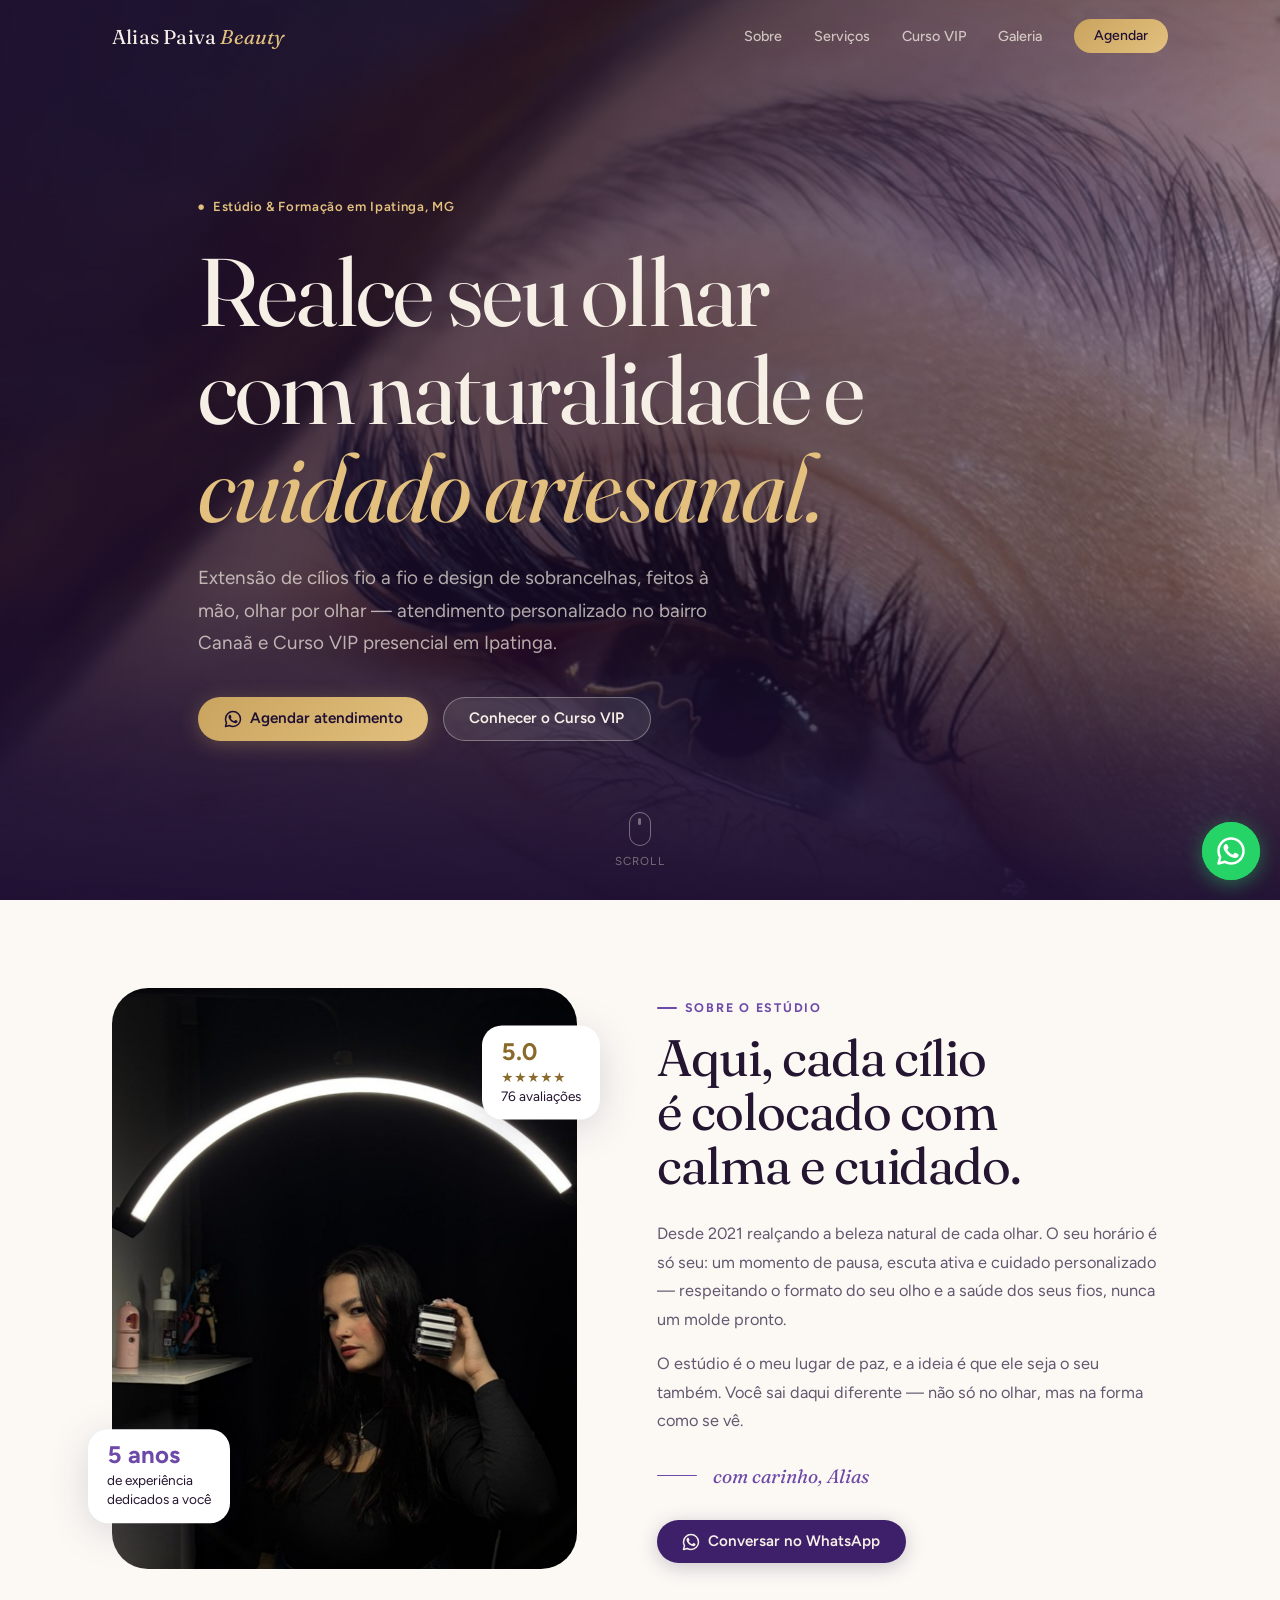
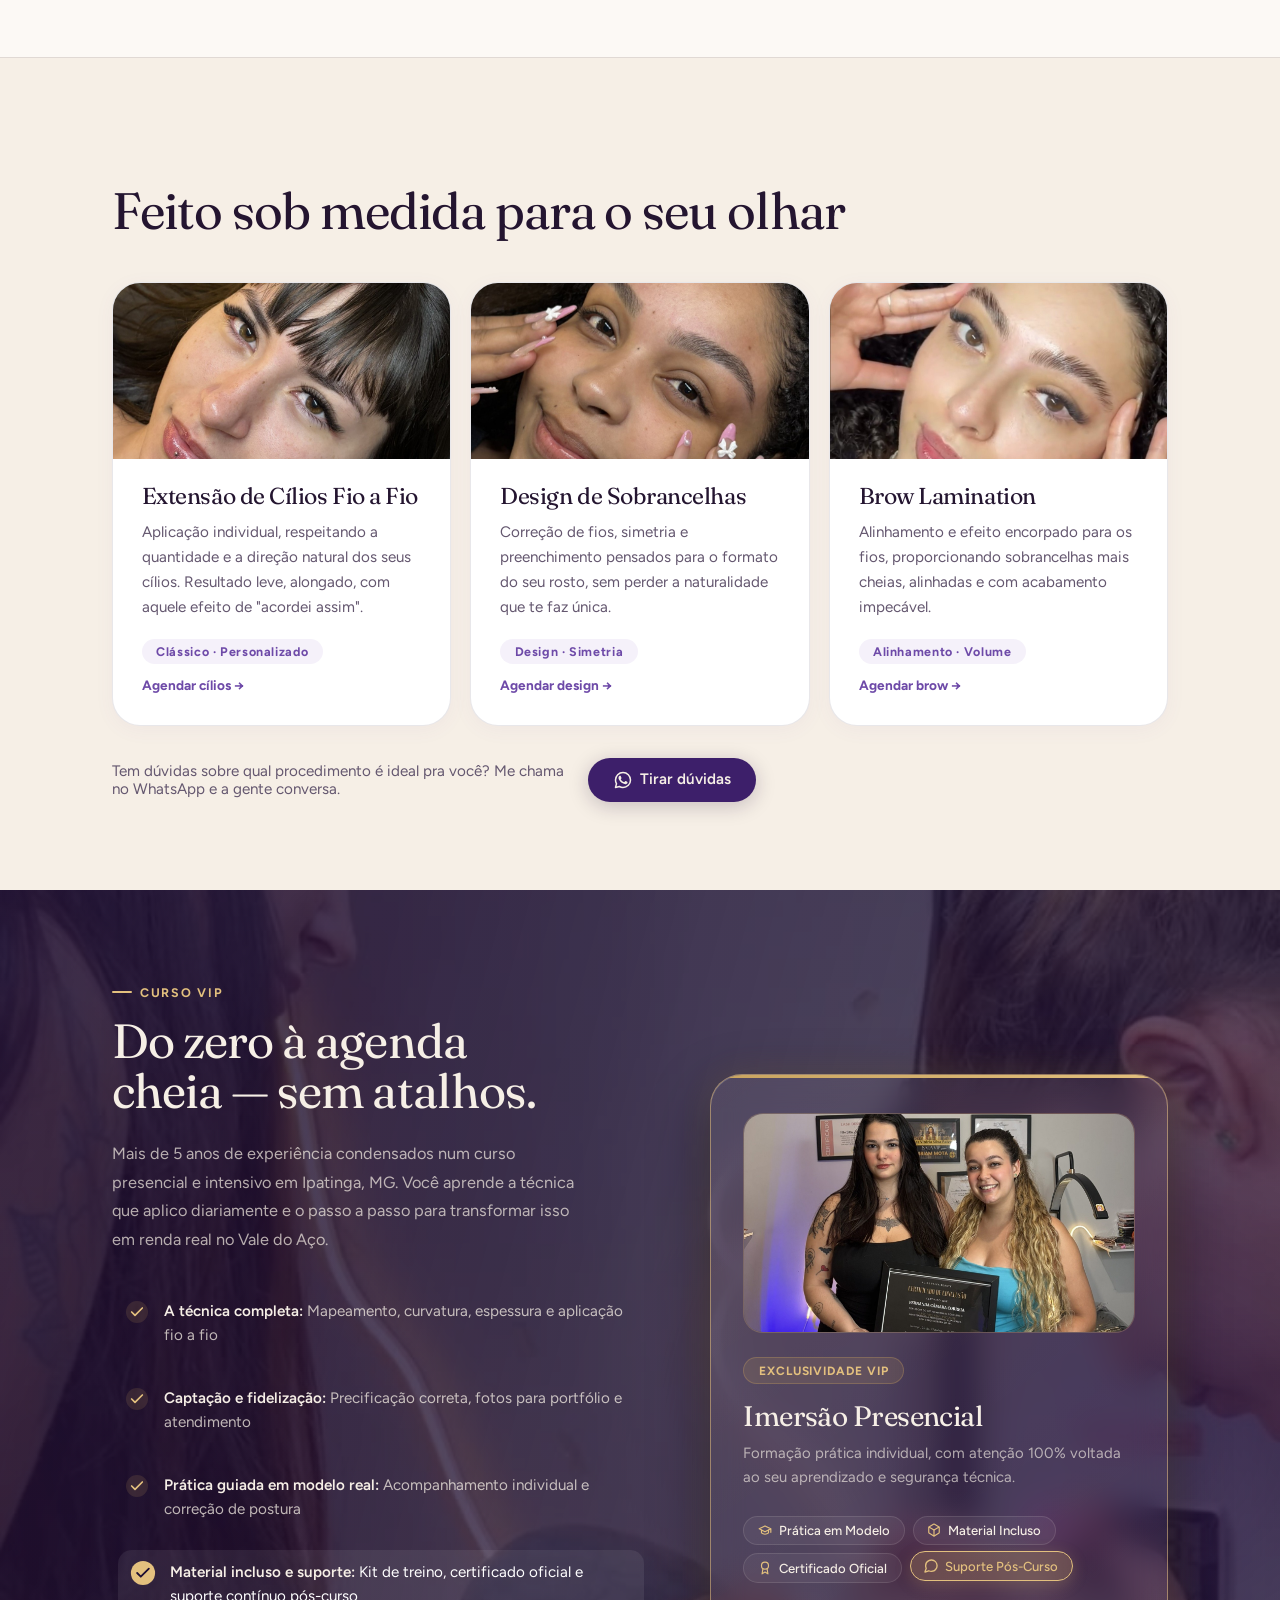
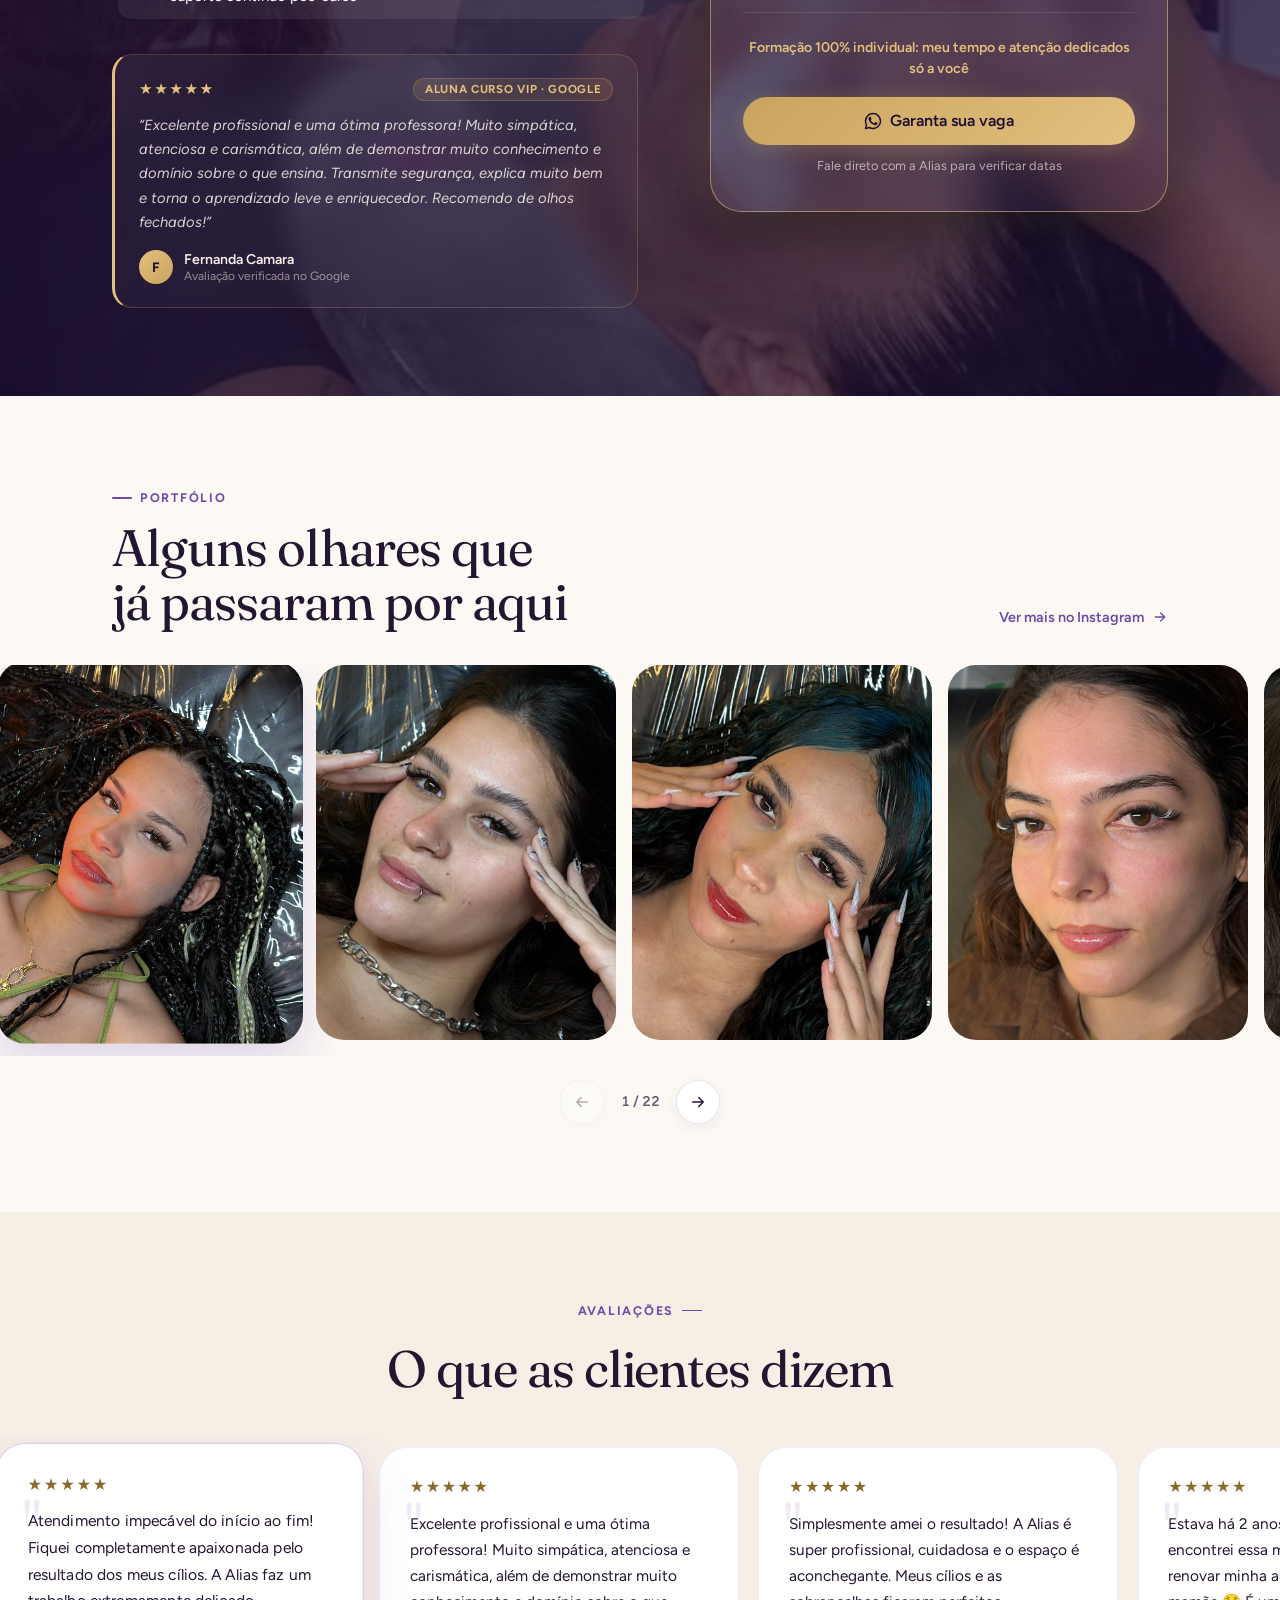
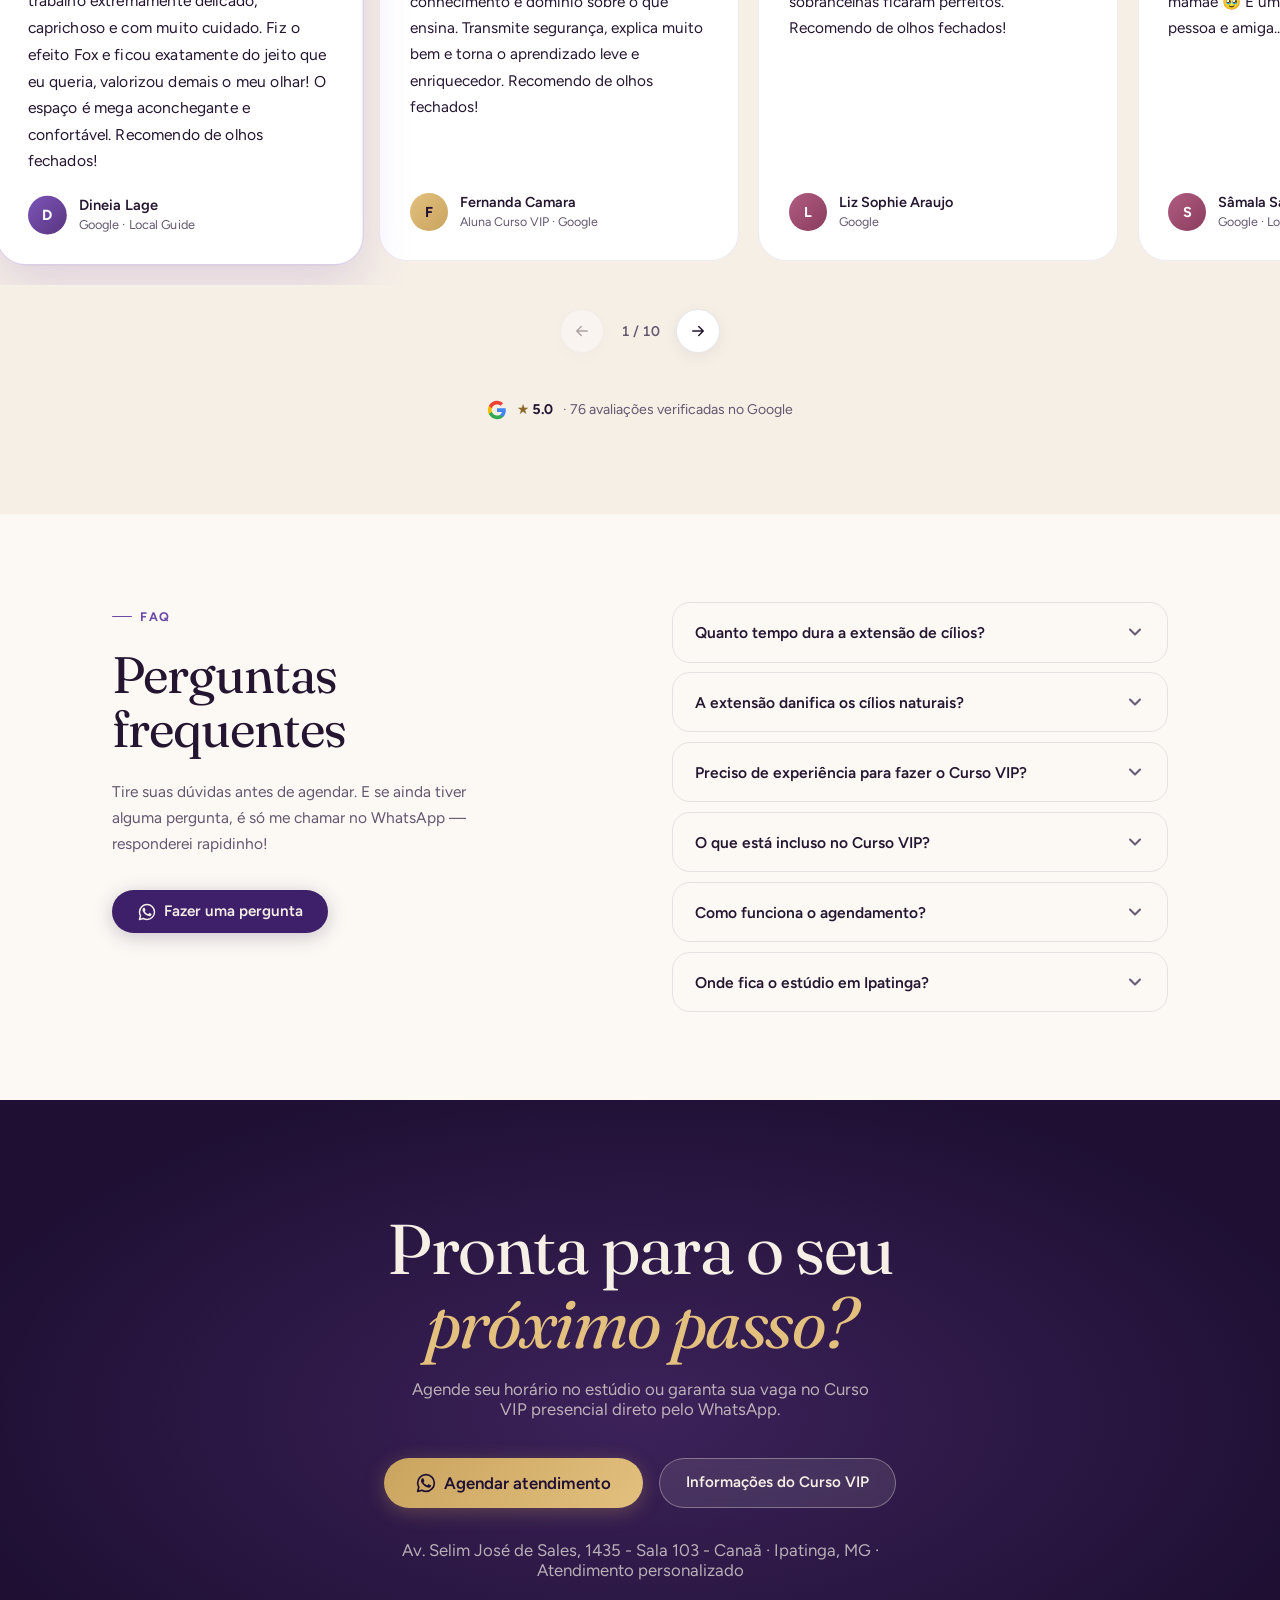
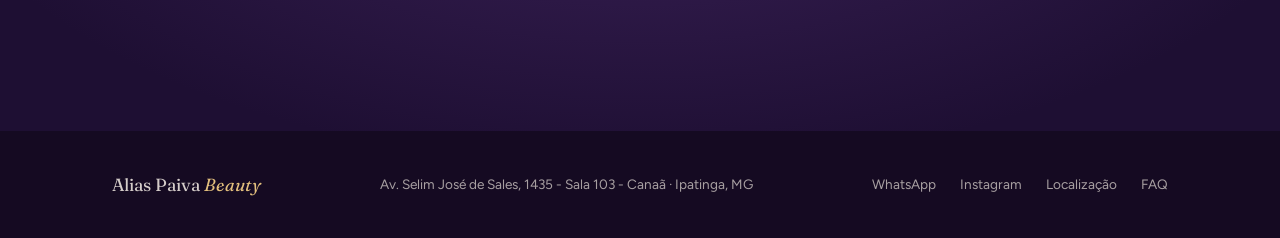
==== commit 06fcc09b: "Atualizando-localização" ====
--- a/index.html
+++ b/index.html
@@ -6,7 +6,7 @@
   <meta name="viewport" content="width=device-width, initial-scale=1, viewport-fit=cover">
   <title>Alias Paiva Beauty | Lash Designer e Extensão de Cílios em Ipatinga - MG</title>
   <meta name="description"
-    content="Lash designer em Ipatinga, MG (Bairro Ideal). Especialista em extensão de cílios fio a fio, design de sobrancelhas, brow lamination e Curso VIP. ★ 5.0 no Google.">
+    content="Lash designer em Ipatinga, MG (Bairro Canaã). Especialista em extensão de cílios fio a fio, design de sobrancelhas, brow lamination e Curso VIP. ★ 5.0 no Google.">
   <meta name="robots" content="index, follow, max-image-preview:large, max-snippet:-1, max-video-preview:-1">
   <meta name="geo.region" content="BR-MG">
   <meta name="geo.placename" content="Ipatinga">
@@ -20,7 +20,7 @@
   <meta property="og:site_name" content="Alias Paiva Beauty">
   <meta property="og:title" content="Alias Paiva Beauty — Lash Designer, Cílios e Sobrancelhas em Ipatinga">
   <meta property="og:description"
-    content="Especialista em extensão de cílios fio a fio, design de sobrancelhas, brow lamination e Curso VIP no bairro Ideal em Ipatinga, MG. ★ 5.0 no Google.">
+    content="Especialista em extensão de cílios fio a fio, design de sobrancelhas, brow lamination e Curso VIP no bairro Canaã em Ipatinga, MG. ★ 5.0 no Google.">
   <meta property="og:image" content="https://aliaspaivabeauty.tech/images/hero.jpg">
   <meta property="og:image:secure_url" content="https://aliaspaivabeauty.tech/images/hero.jpg">
   <meta property="og:image:type" content="image/jpeg">
@@ -32,7 +32,7 @@
   <meta name="twitter:card" content="summary_large_image">
   <meta name="twitter:title" content="Alias Paiva Beauty — Lash Designer, Cílios e Sobrancelhas em Ipatinga">
   <meta name="twitter:description"
-    content="Especialista em extensão de cílios fio a fio, design de sobrancelhas, brow lamination e Curso VIP no bairro Ideal em Ipatinga, MG. ★ 5.0 no Google.">
+    content="Especialista em extensão de cílios fio a fio, design de sobrancelhas, brow lamination e Curso VIP no bairro Canaã em Ipatinga, MG. ★ 5.0 no Google.">
   <meta name="twitter:image" content="https://aliaspaivabeauty.tech/images/hero.jpg">
   <meta name="twitter:image:alt" content="Alias Paiva Beauty - Lash Designer em Ipatinga, MG">
 
@@ -51,19 +51,19 @@
           "Alias Paiva Beauty - Lash Designer em Ipatinga"
         ],
         "image": "https://aliaspaivabeauty.tech/images/hero.jpg",
-        "description": "Lash designer no bairro Ideal em Ipatinga, MG (desde 2021). Especialista em extensão de cílios fio a fio, efeito Fox, lash lifting, design de sobrancelhas, brow lamination e Curso VIP presencial.",
+        "description": "Lash designer no bairro Canaã em Ipatinga, MG (desde 2021). Especialista em extensão de cílios fio a fio, efeito Fox, lash lifting, design de sobrancelhas, brow lamination e Curso VIP presencial.",
         "url": "https://aliaspaivabeauty.tech/",
         "telephone": "+55-31-98014-2400",
         "priceRange": "$$",
         "currenciesAccepted": "BRL",
         "paymentAccepted": "Pix, Cartão de Crédito, Dinheiro",
-        "hasMap": "https://share.google/0OluDglXw7XC698mP",
+        "hasMap": "https://maps.app.goo.gl/zYGBDLGMT7ERDZL98",
         "address": {
           "@type": "PostalAddress",
-          "streetAddress": "R. Manoel Izídio, 1589 - apt 102 - Ideal",
+          "streetAddress": "Av. Selim José de Sales, 1435 - Sala 103 - Canaã",
           "addressLocality": "Ipatinga",
           "addressRegion": "MG",
-          "postalCode": "35162-200",
+          "postalCode": "35164-501",
           "addressCountry": "BR"
         },
         "geo": {
@@ -202,10 +202,10 @@
                     "name": "Alias Paiva Beauty",
                     "address": {
                       "@type": "PostalAddress",
-                      "streetAddress": "R. Manoel Izídio, 1589 - apt 102 - Ideal",
+                      "streetAddress": "Av. Selim José de Sales, 1435 - Sala 103 - Canaã",
                       "addressLocality": "Ipatinga",
                       "addressRegion": "MG",
-                      "postalCode": "35162-200",
+                      "postalCode": "35164-501",
                       "addressCountry": "BR"
                     }
                   }
@@ -256,7 +256,7 @@
             "name": "Onde fica o estúdio em Ipatinga?",
             "acceptedAnswer": {
               "@type": "Answer",
-              "text": "O estúdio fica na R. Manoel Izídio, 1589 - apt 102 - bairro Ideal, em Ipatinga - MG (CEP 35162-200), em um espaço climatizado, aconchegante e de fácil acesso para clientes de toda a região do Vale do Aço."
+              "text": "O estúdio fica na Av. Selim José de Sales, 1435 - Sala 103 - bairro Canaã, em Ipatinga - MG (CEP 35164-501), em um espaço climatizado, aconchegante e de fácil acesso para clientes de toda a região do Vale do Aço."
             }
           }
         ]
@@ -379,7 +379,7 @@
         <p class="lead">
           Extensão de cílios fio a fio e design de sobrancelhas, feitos à mão, olhar por olhar — atendimento
           personalizado
-          no bairro Ideal e Curso VIP presencial em Ipatinga.
+          no bairro Canaã e Curso VIP presencial em Ipatinga.
         </p>
 
         <div class="hero-actions">
@@ -395,17 +395,11 @@
           </a>
         </div>
 
-        <div class="hero-proof">
-          <span class="hero-proof-stars" aria-hidden="true">★★★★★</span>
-          <span><strong>5.0</strong> no Google · 76 avaliações · Desde 2021</span>
-        </div>
-      </div>
-
-      <!-- Indicador de scroll -->
-      <div class="scroll-hint" aria-hidden="true">
-        <div class="mouse"></div>
-        <span>scroll</span>
-      </div>
+        <!-- Indicador de scroll -->
+        <div class="scroll-hint" aria-hidden="true">
+          <div class="mouse"></div>
+          <span>scroll</span>
+        </div>
     </section>
 
     <div id="sheet">
@@ -566,7 +560,8 @@
     <section id="course" aria-labelledby="courseTitle">
 
       <!-- Vídeo de fundo (prática em modelo real) -->
-      <video class="course-bg-video" autoplay muted loop playsinline preload="metadata" poster="images/curso_poster.jpg" aria-hidden="true">
+      <video class="course-bg-video" autoplay muted loop playsinline preload="metadata" poster="images/curso_poster.jpg"
+        aria-hidden="true">
         <source src="images/curso_bg.mp4" type="video/mp4">
       </video>
 
@@ -743,8 +738,8 @@
           <div class="gal-tile" role="button" tabindex="0"
             aria-label="Ampliar foto 2: Extensão de cílios com efeito alongado e brow lamination">
             <img src="images/Galeria22.jpg.JPEG"
-              alt="Extensão de cílios com efeito alongado e brow lamination por Alias Paiva" width="720"
-              height="1280" decoding="async">
+              alt="Extensão de cílios com efeito alongado e brow lamination por Alias Paiva" width="720" height="1280"
+              decoding="async">
           </div>
           <div class="gal-tile" role="button" tabindex="0"
             aria-label="Ampliar foto 3: Lash design marcante e alinhamento de sobrancelhas em Ipatinga">
@@ -1208,8 +1203,9 @@
               <details class="faq-item">
                 <summary>Onde fica o estúdio em Ipatinga?</summary>
                 <div class="faq-body">
-                  O estúdio fica na <strong>R. Manoel Izídio, 1589 - apt 102 - bairro Ideal, em Ipatinga - MG (CEP
-                    35162-200)</strong>,
+                  O estúdio fica na <strong>Av. Selim José de Sales, 1435 - Sala 103 - bairro Canaã, em Ipatinga - MG
+                    (CEP
+                    35164-501)</strong>,
                   em um ambiente climatizado, acolhedor e de fácil acesso para clientes de toda a região do Vale do Aço.
                 </div>
               </details>
@@ -1240,7 +1236,8 @@
           </a>
         </div>
 
-        <p class="cta-note">R. Manoel Izídio, 1589 - apt 102 - Ideal · Ipatinga, MG · Atendimento personalizado</p>
+        <p class="cta-note">Av. Selim José de Sales, 1435 - Sala 103 - Canaã · Ipatinga, MG · Atendimento personalizado
+        </p>
       </div>
     </section>
   </main>
@@ -1249,12 +1246,12 @@
     <div class="wrap">
       <div class="footer-inner">
         <span class="brand-f">Alias Paiva <em>Beauty</em></span>
-        <span>R. Manoel Izídio, 1589 - apt 102 - Ideal · Ipatinga, MG</span>
+        <span>Av. Selim José de Sales, 1435 - Sala 103 - Canaã · Ipatinga, MG</span>
         <nav class="footer-links" aria-label="Links do rodapé">
           <a data-wa
             href="https://api.whatsapp.com/send/?phone=553180142400&text=Ol%C3%A1!%20Vim%20pelo%20site%20e%20quero%20agendar%20um%20hor%C3%A1rio%20%F0%9F%92%9C">WhatsApp</a>
           <a href="https://www.instagram.com/_aliaspaiva/" target="_blank" rel="noopener noreferrer">Instagram</a>
-          <a href="https://share.google/0OluDglXw7XC698mP" target="_blank" rel="noopener noreferrer">Localização</a>
+          <a href="https://maps.app.goo.gl/zYGBDLGMT7ERDZL98" target="_blank" rel="noopener noreferrer">Localização</a>
           <a href="#faq">FAQ</a>
         </nav>
       </div>
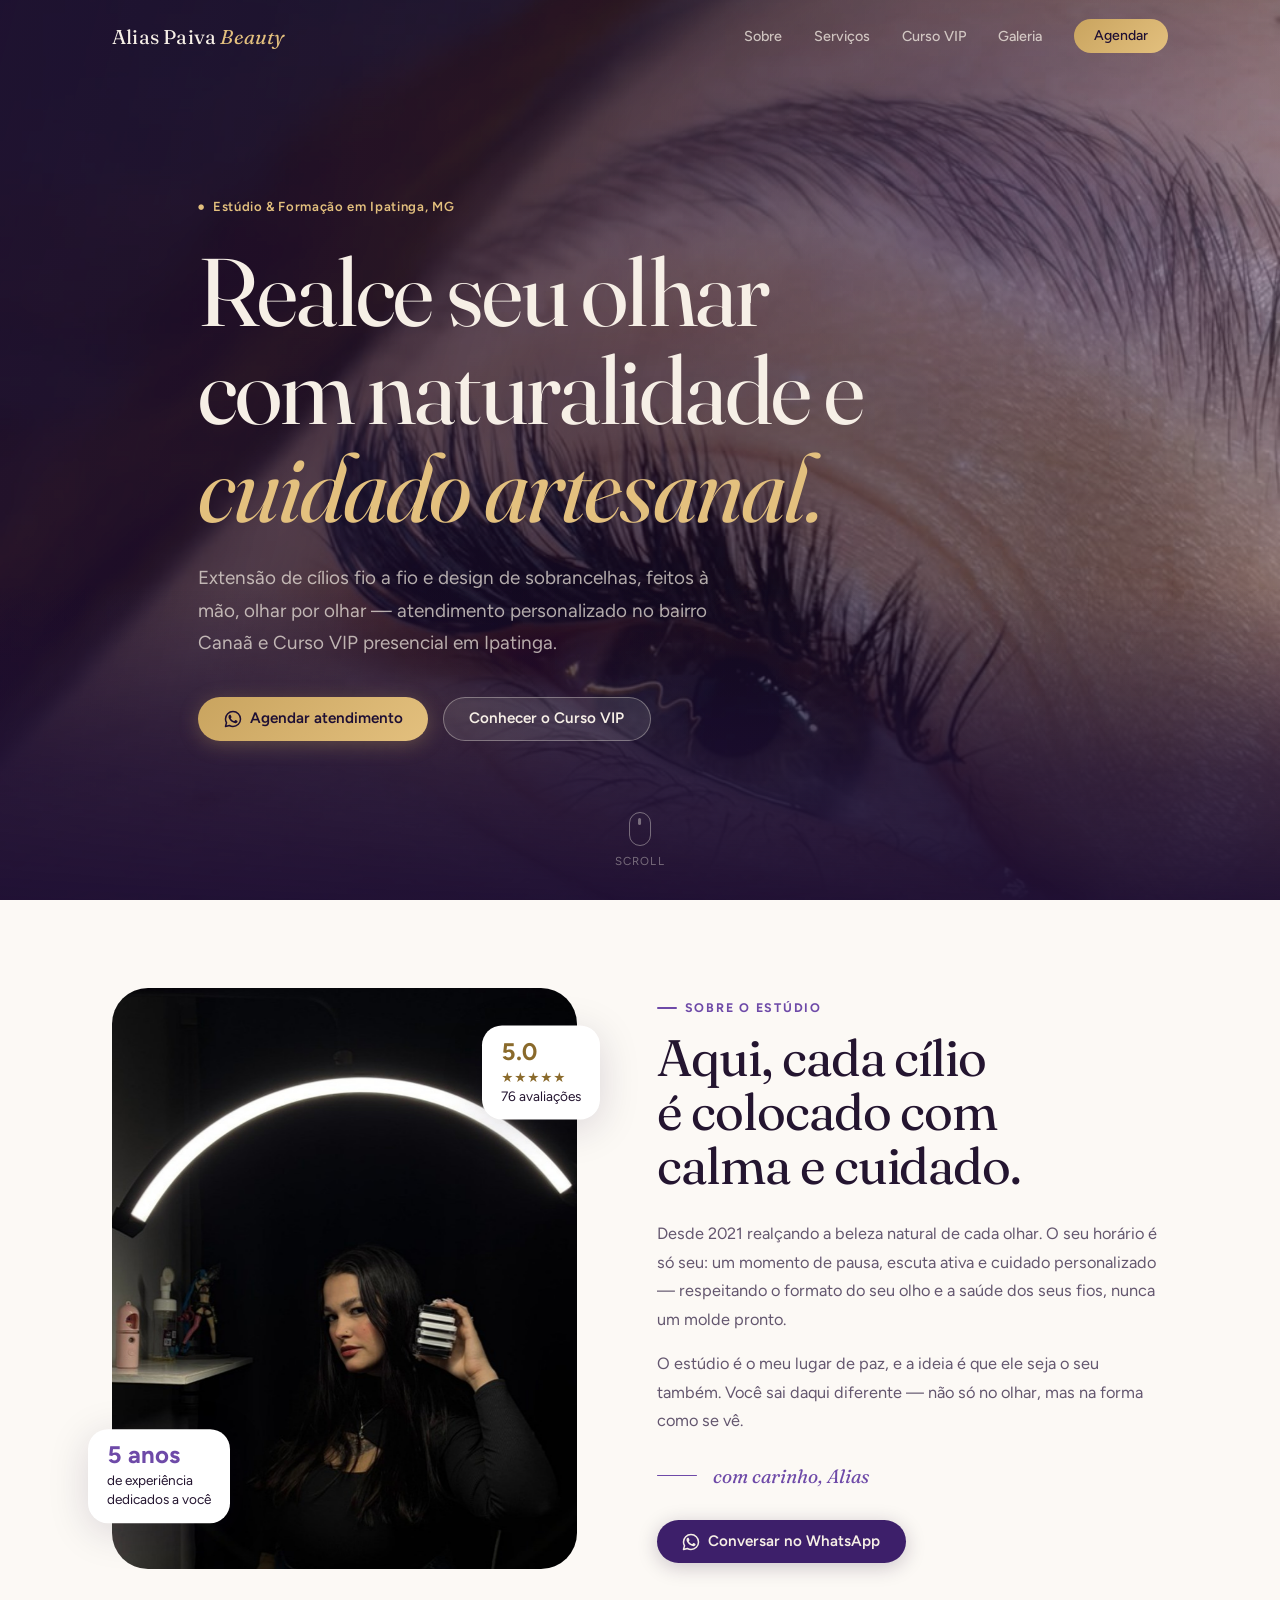
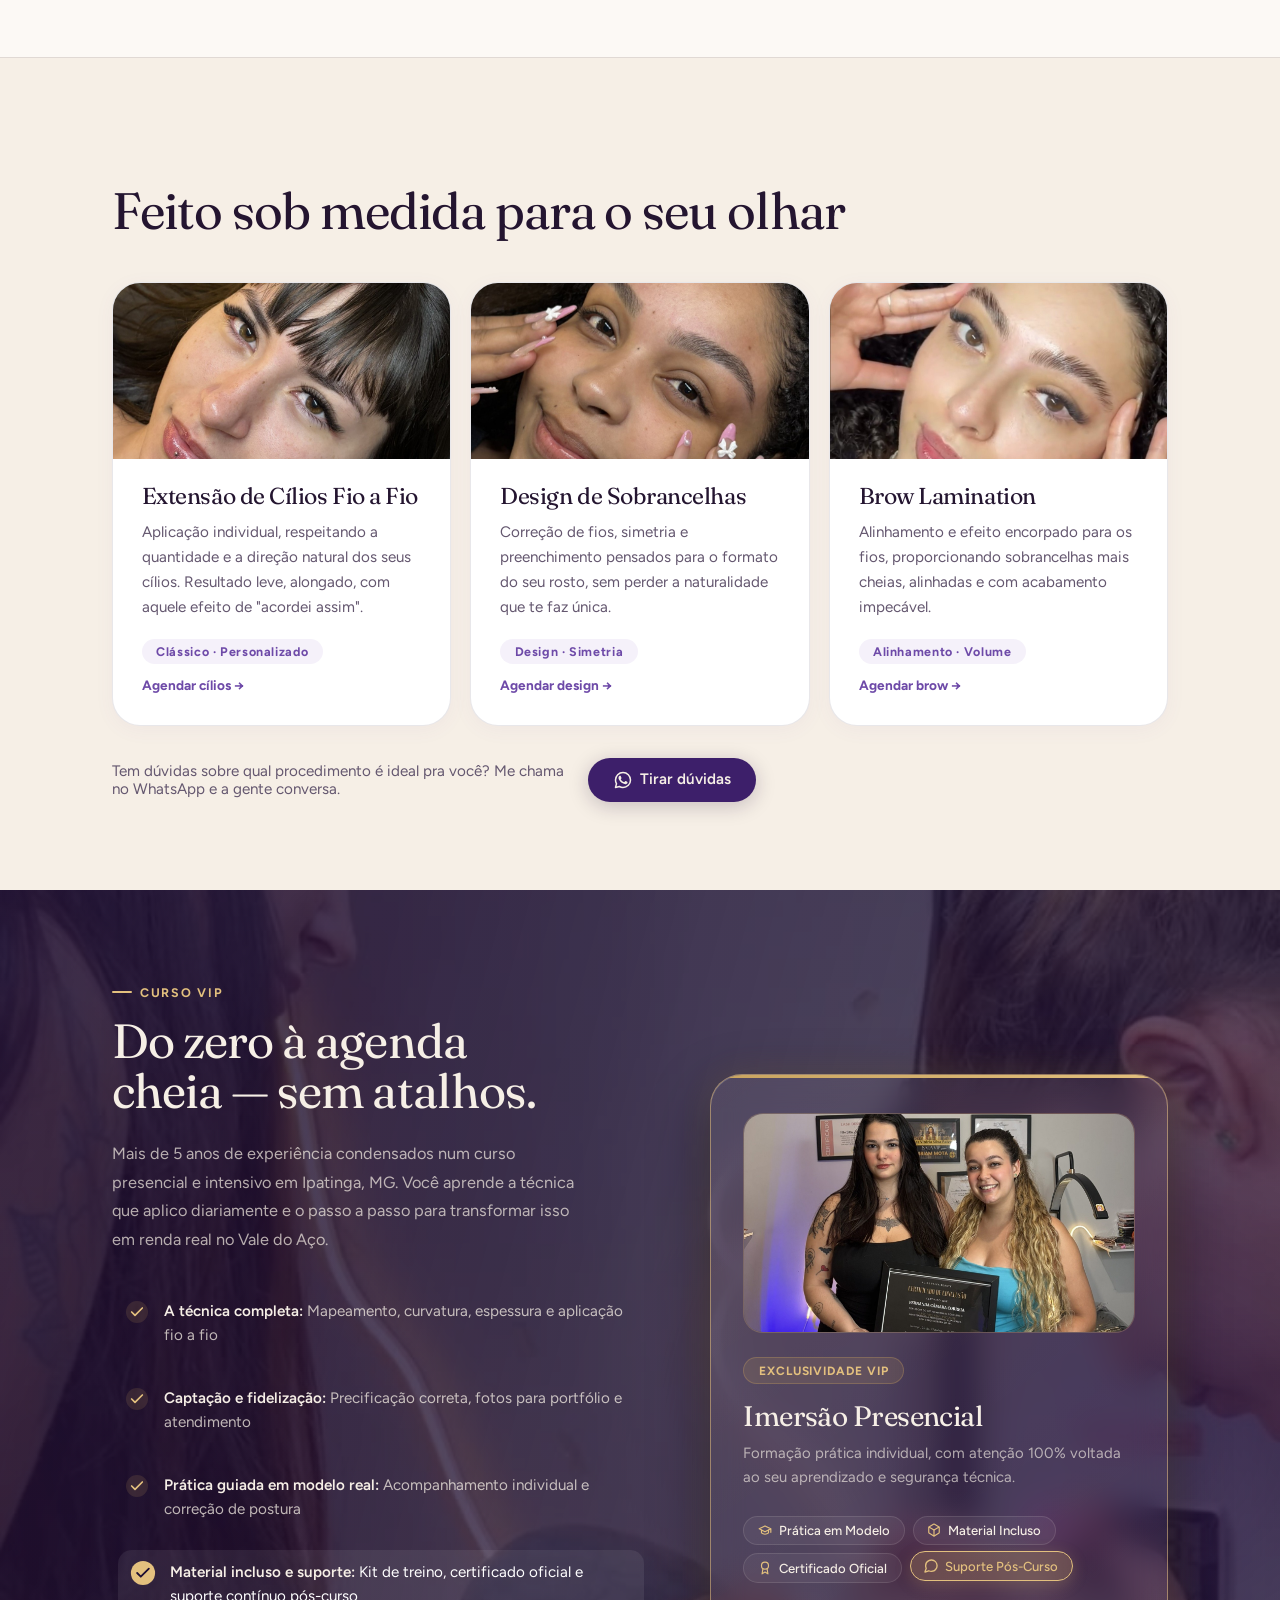
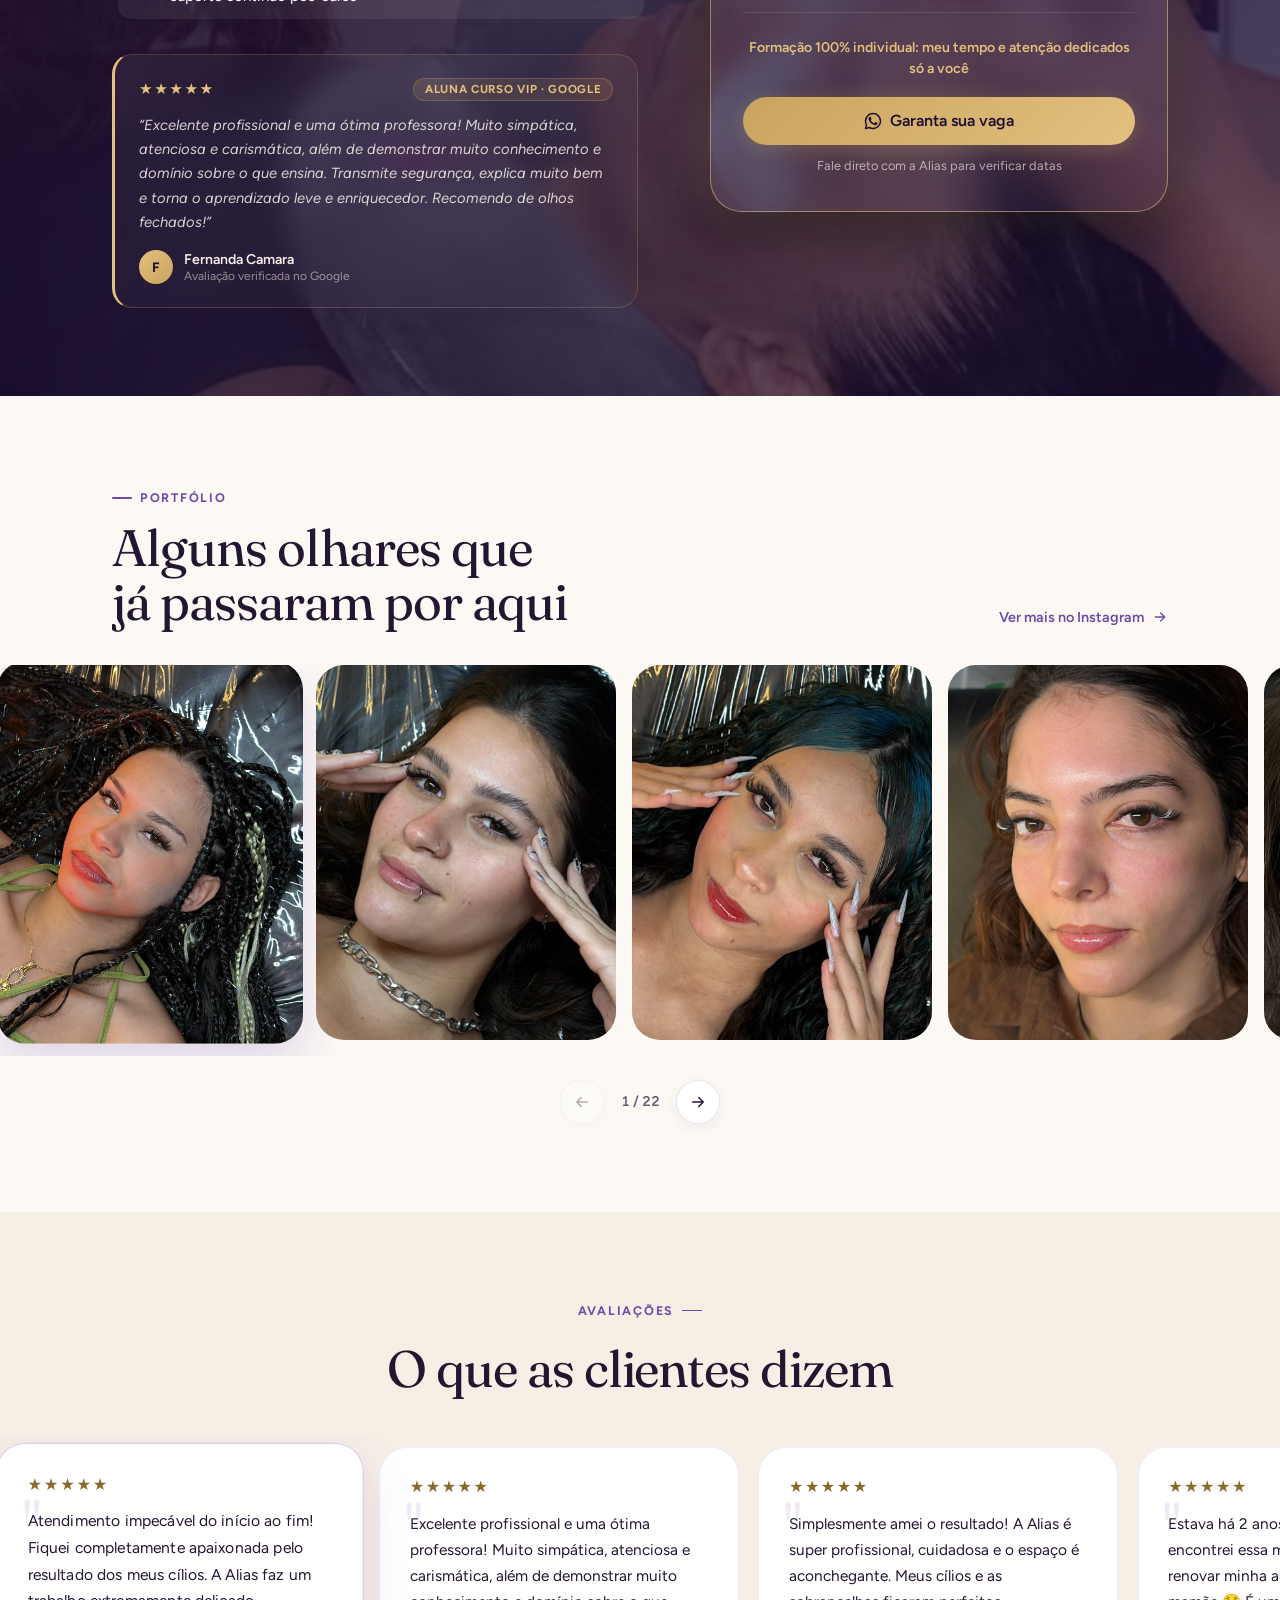
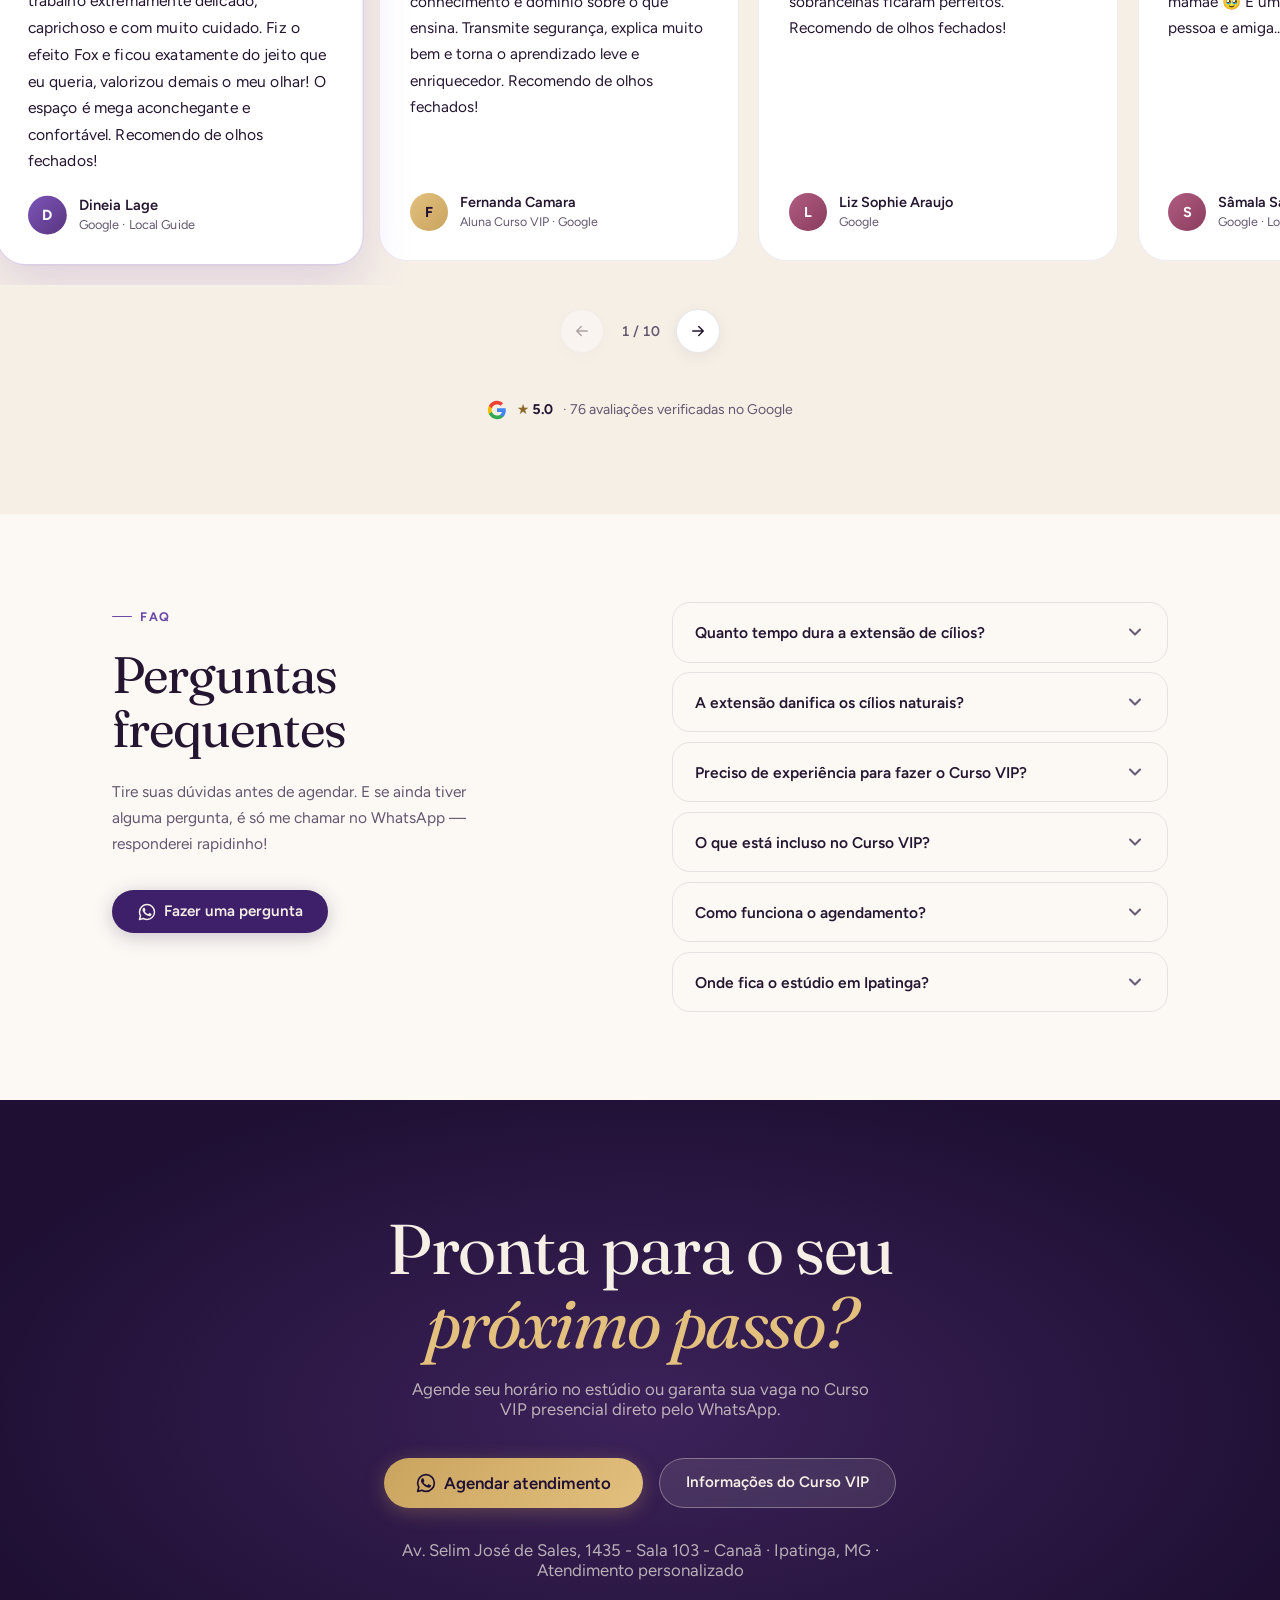
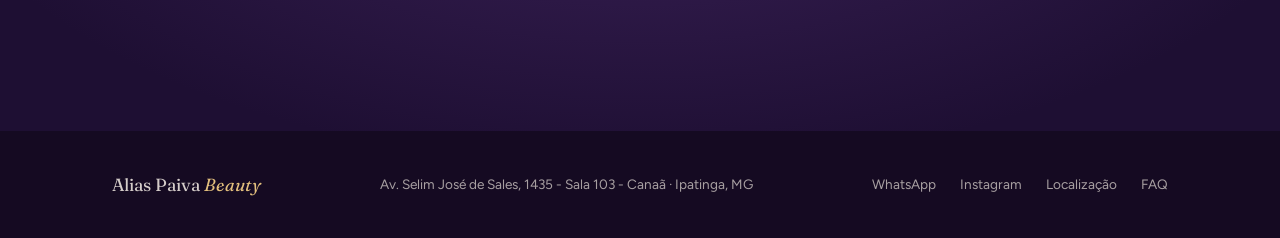
==== commit c0da7fb4: "google" ====
--- a/index.html
+++ b/index.html
@@ -8,6 +8,7 @@
   <meta name="description"
     content="Lash designer em Ipatinga, MG (Bairro Canaã). Especialista em extensão de cílios fio a fio, design de sobrancelhas, brow lamination e Curso VIP. ★ 5.0 no Google.">
   <meta name="robots" content="index, follow, max-image-preview:large, max-snippet:-1, max-video-preview:-1">
+  <meta name="google-site-verification" content="L7tR6Q84MnnWfukegNGo8oJJg--RInwGJuC5_TuwzW8" />
   <meta name="geo.region" content="BR-MG">
   <meta name="geo.placename" content="Ipatinga">
   <meta name="theme-color" content="#1E0F33">
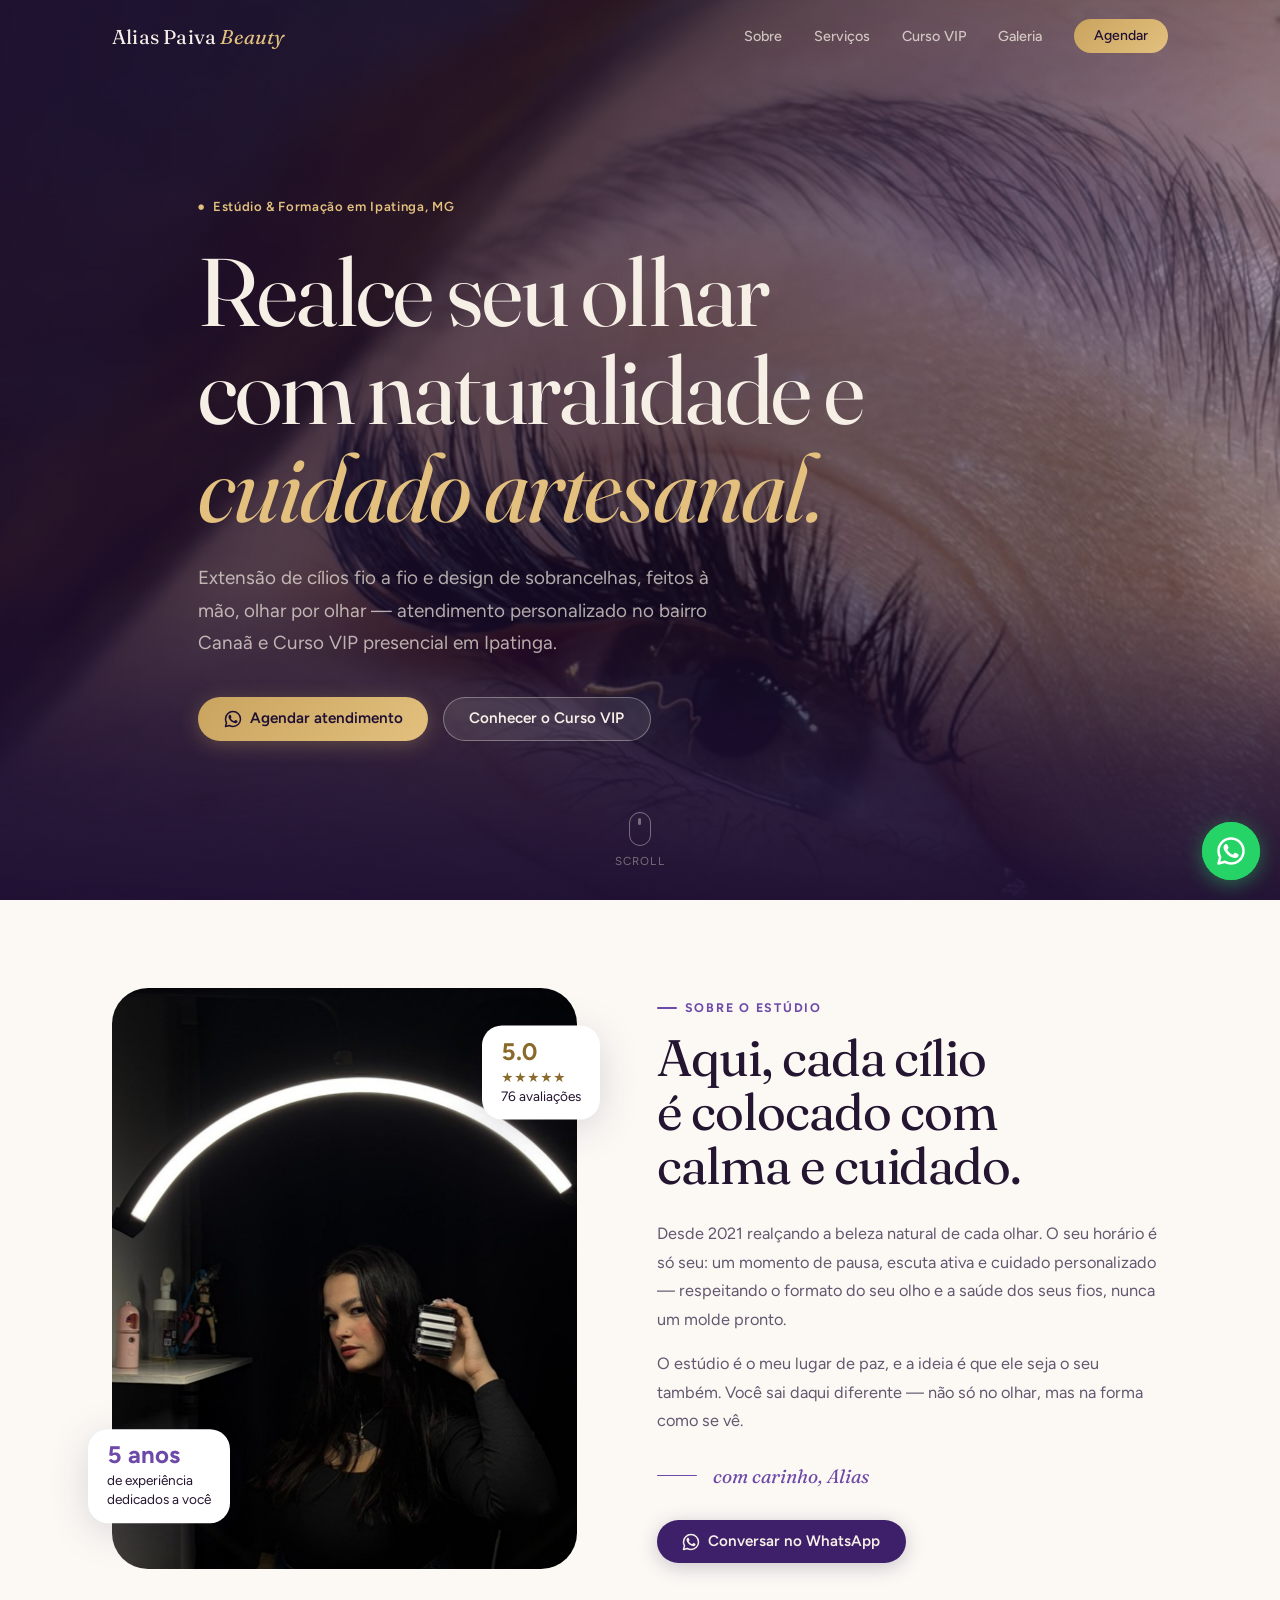
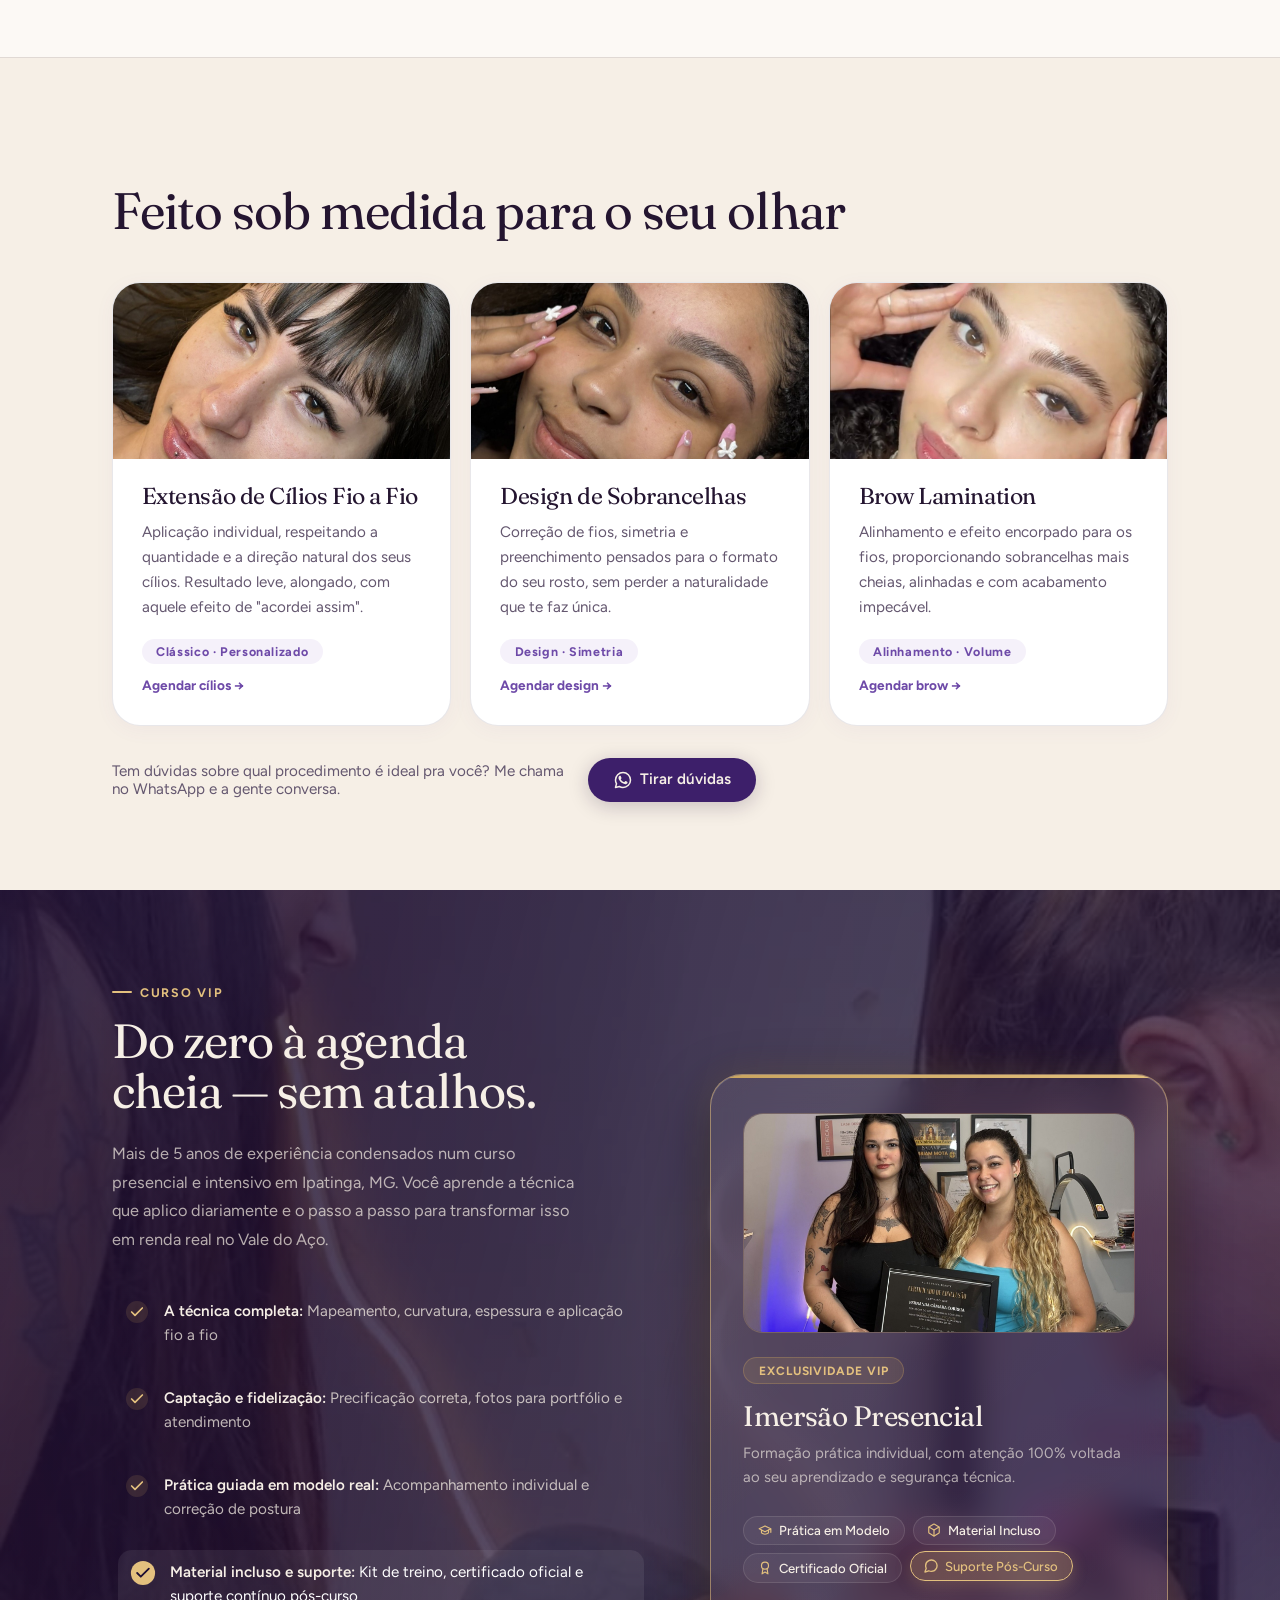
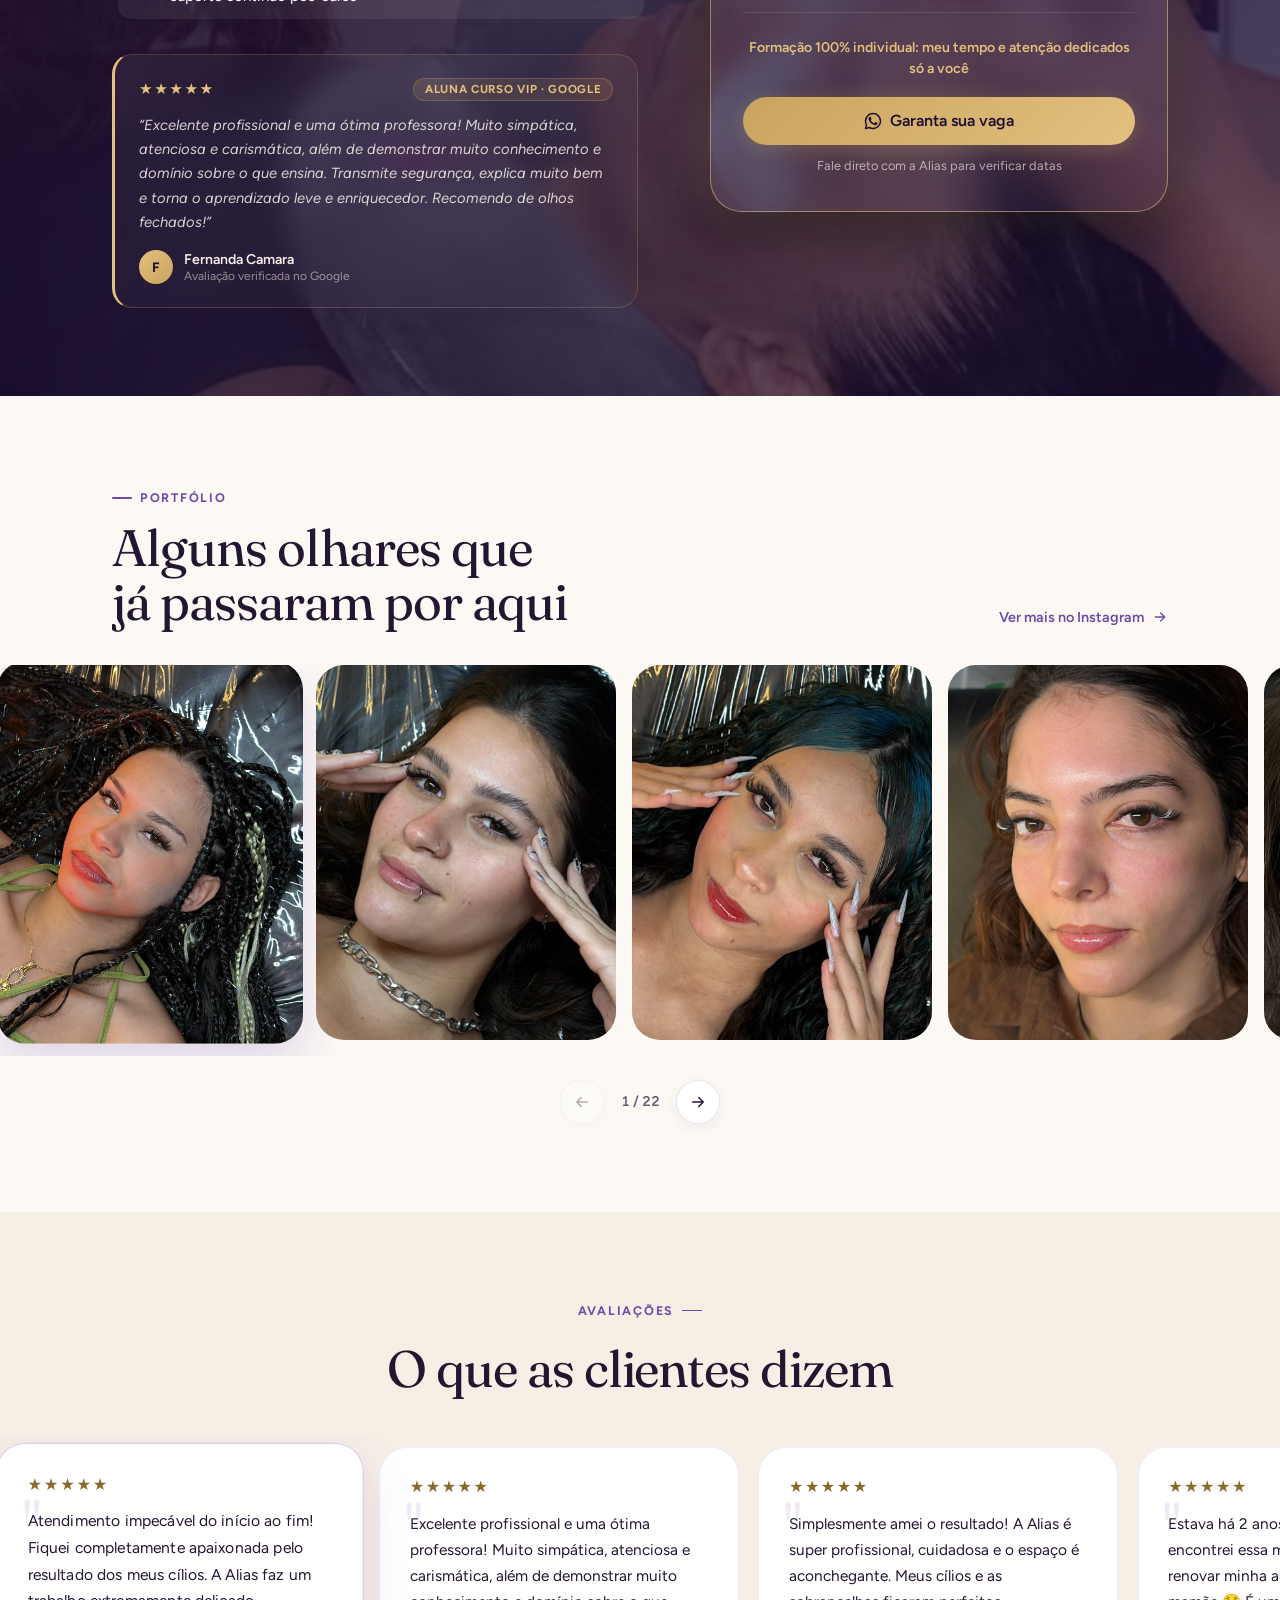
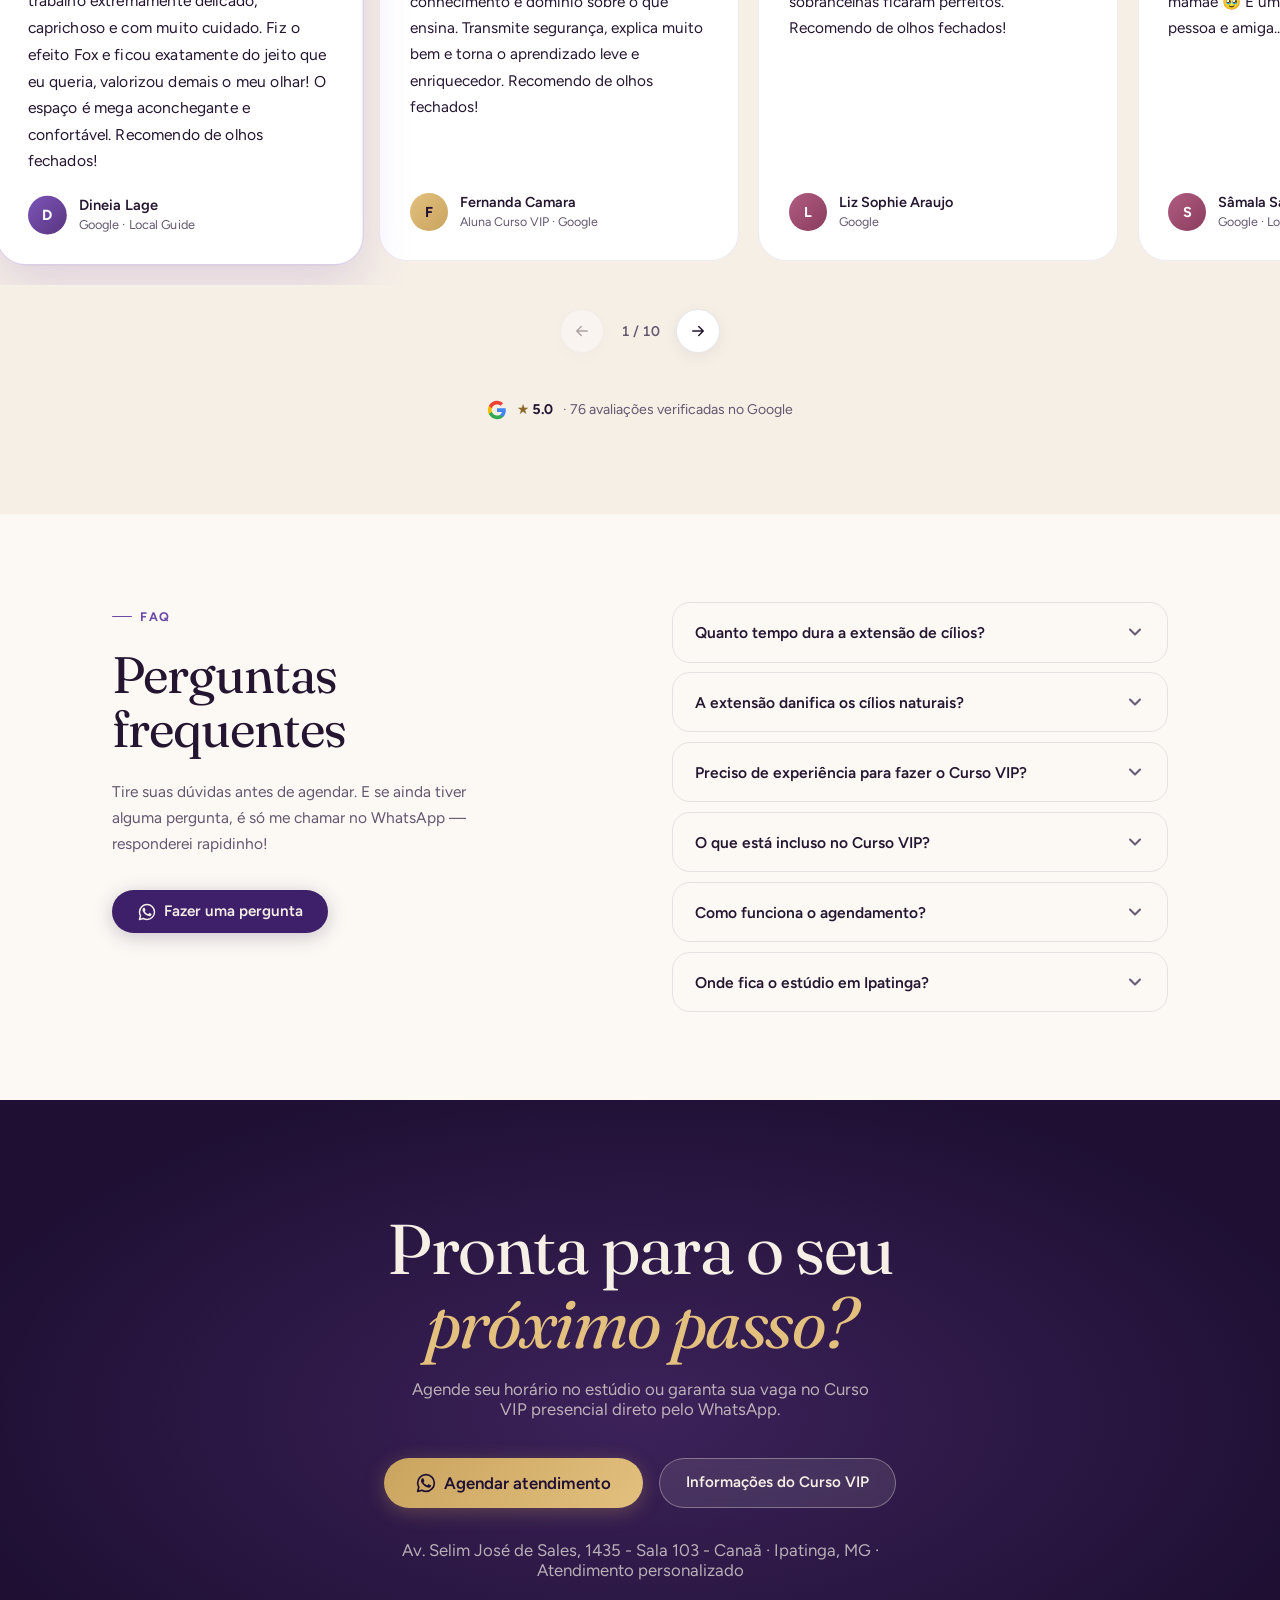
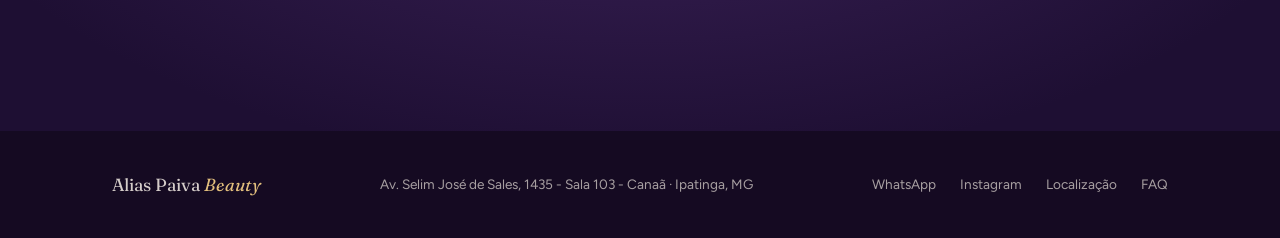
==== commit 4ff9d63e: "geo" ====
--- a/index.html
+++ b/index.html
@@ -69,8 +69,8 @@
         },
         "geo": {
           "@type": "GeoCoordinates",
-          "latitude": -19.4768,
-          "longitude": -42.5469
+          "latitude": -19.4492656,
+          "longitude": -42.5556472
         },
         "areaServed": [
           {
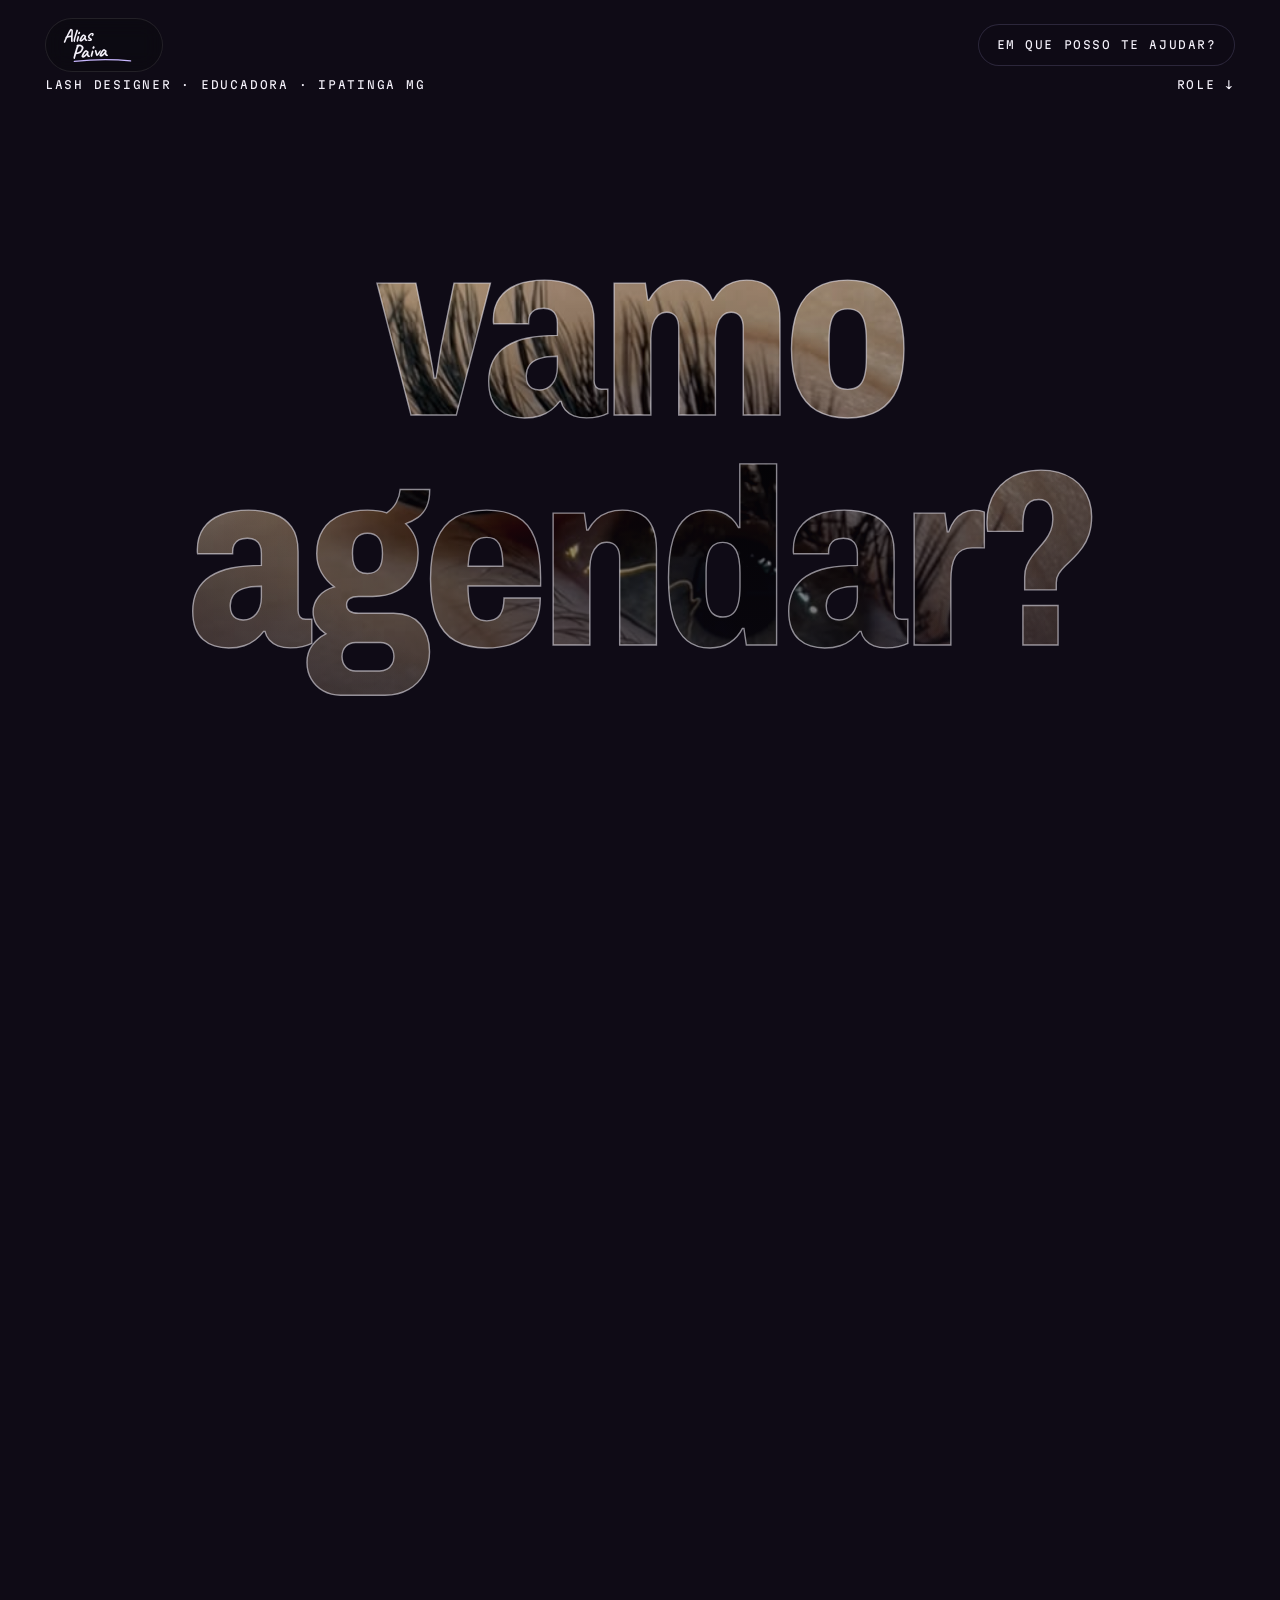
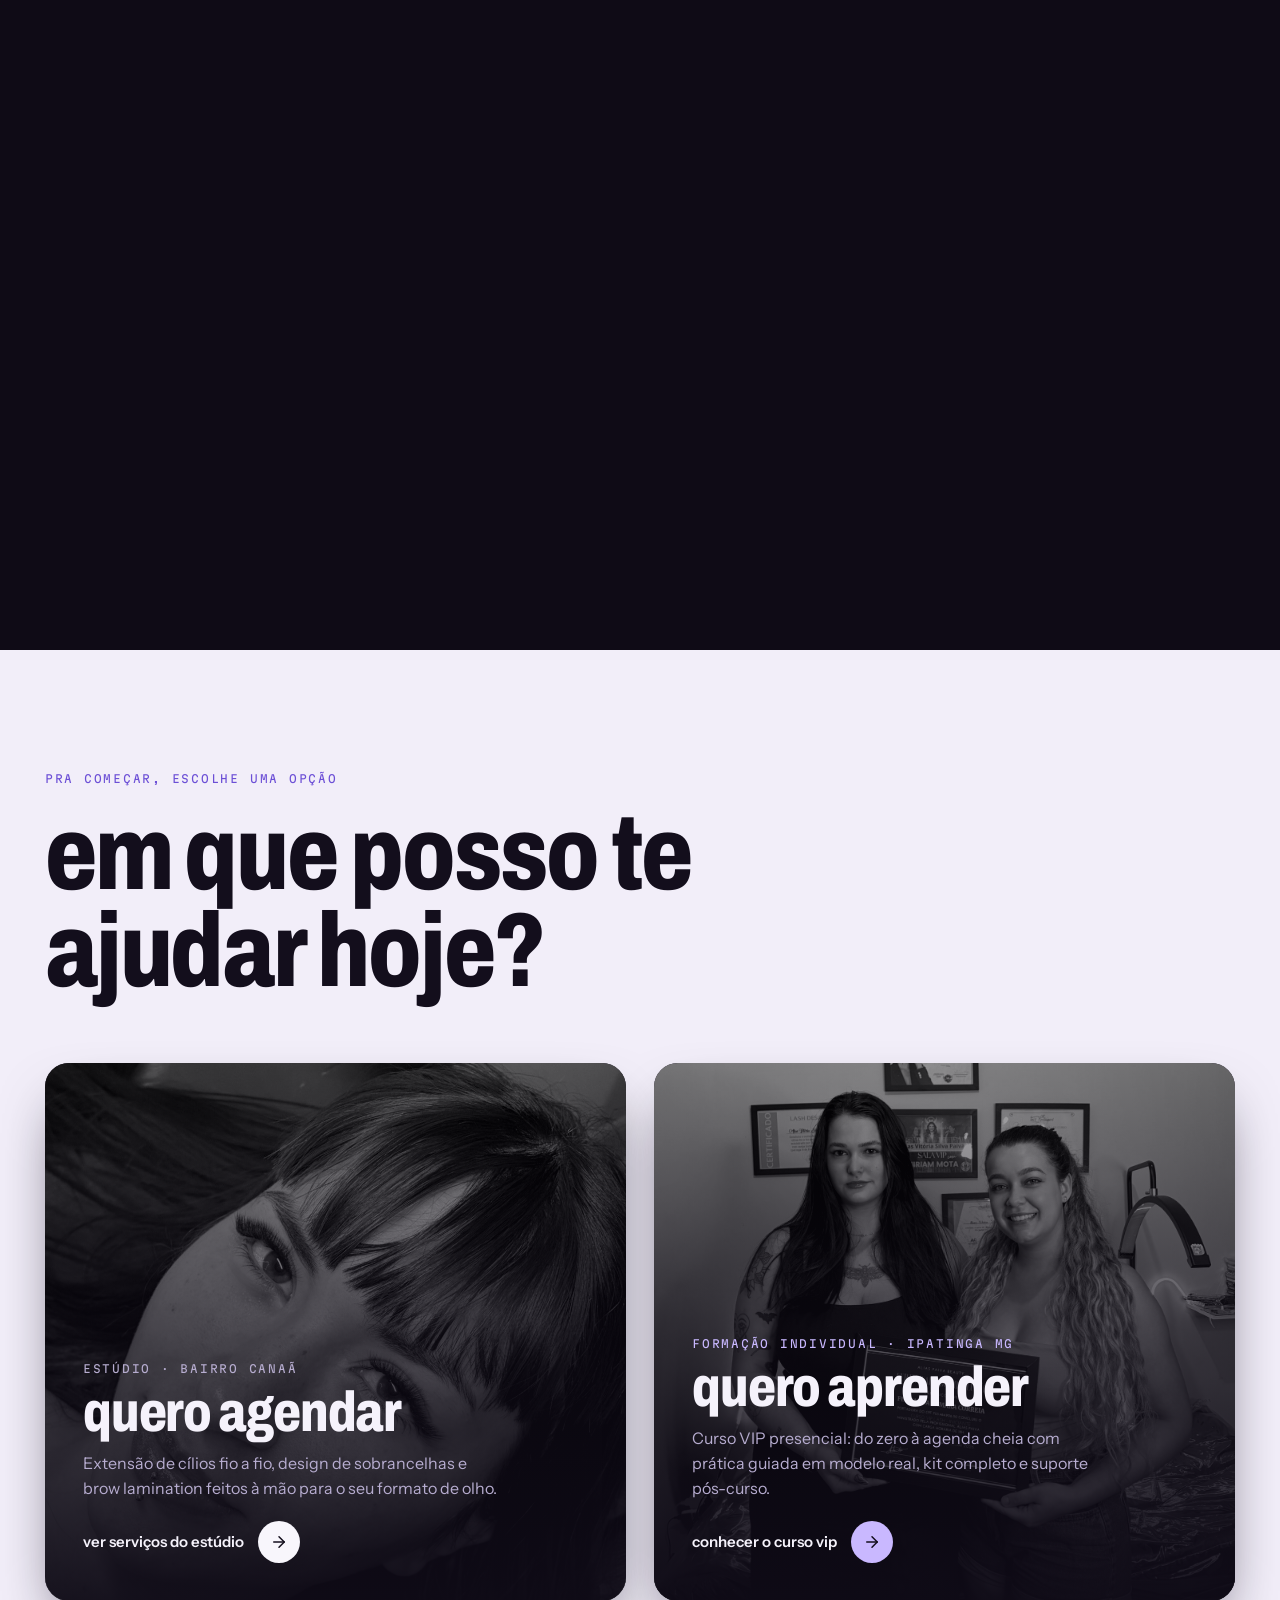
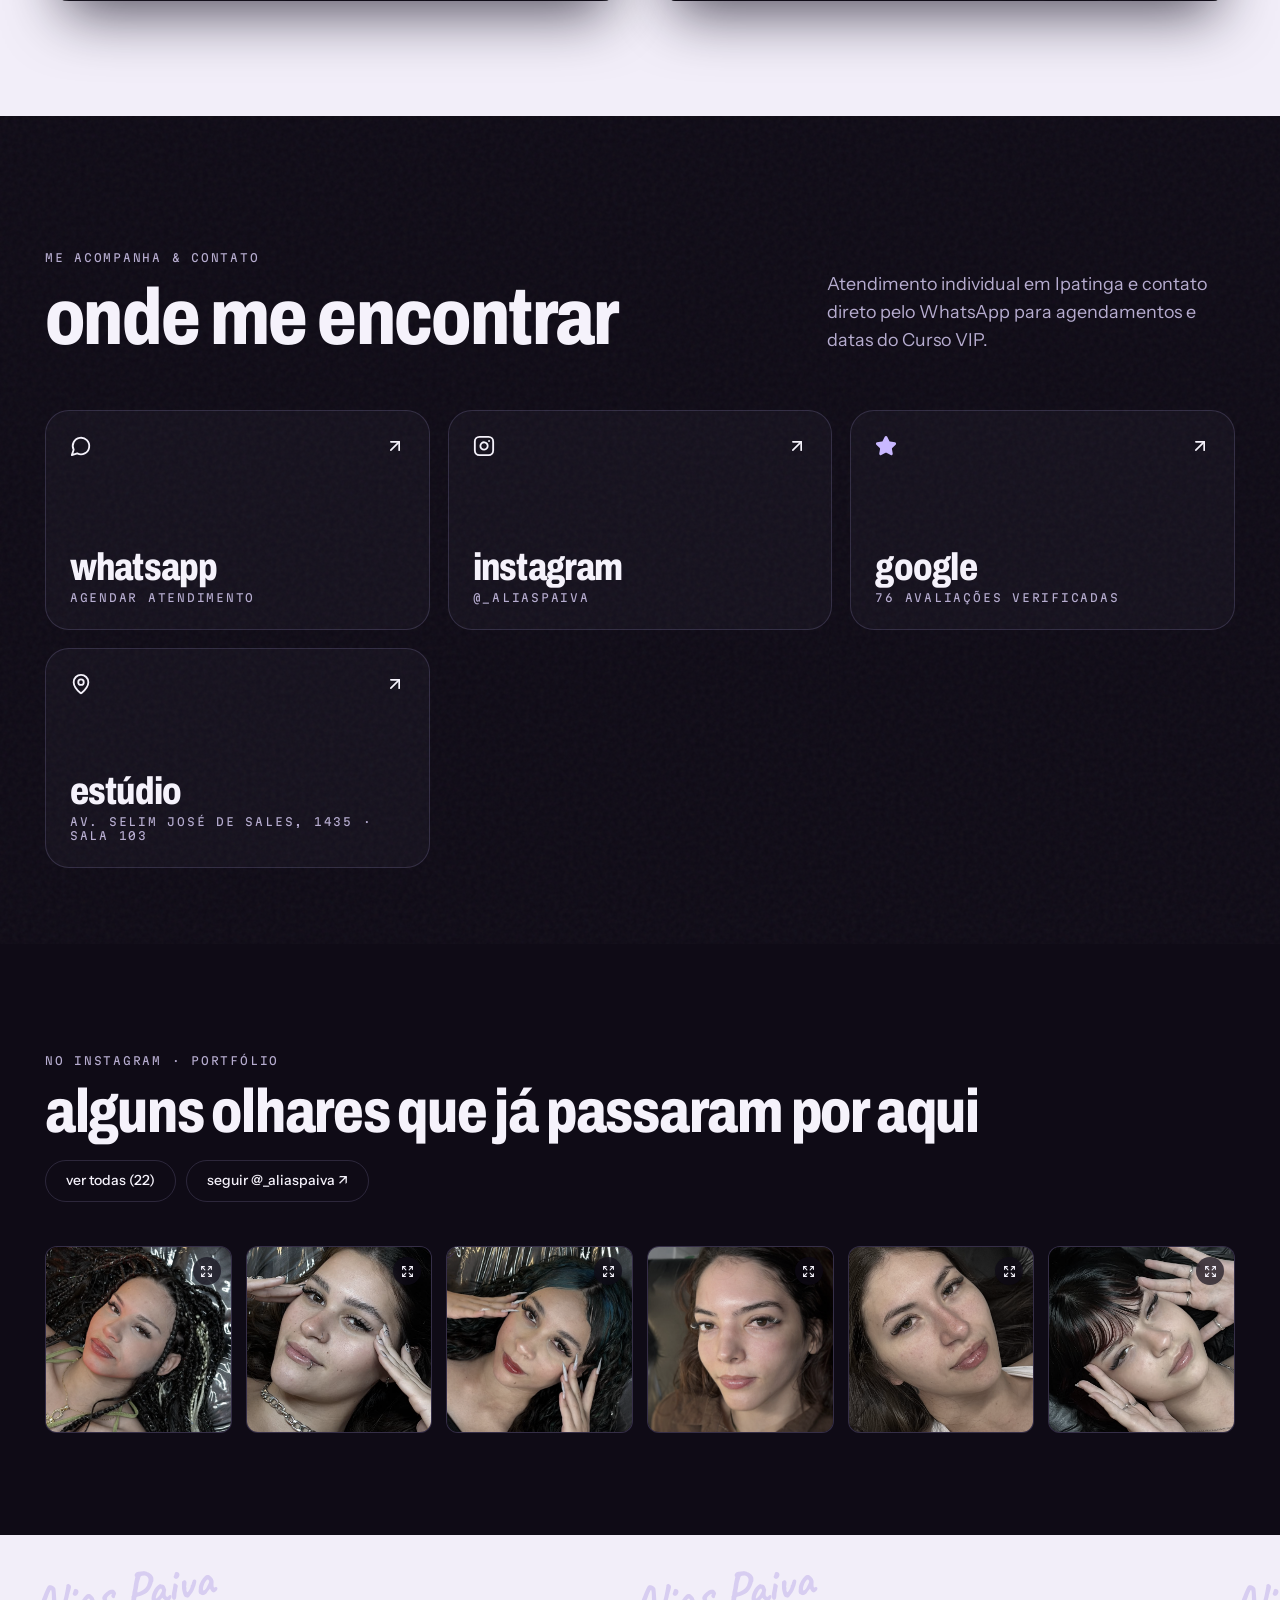
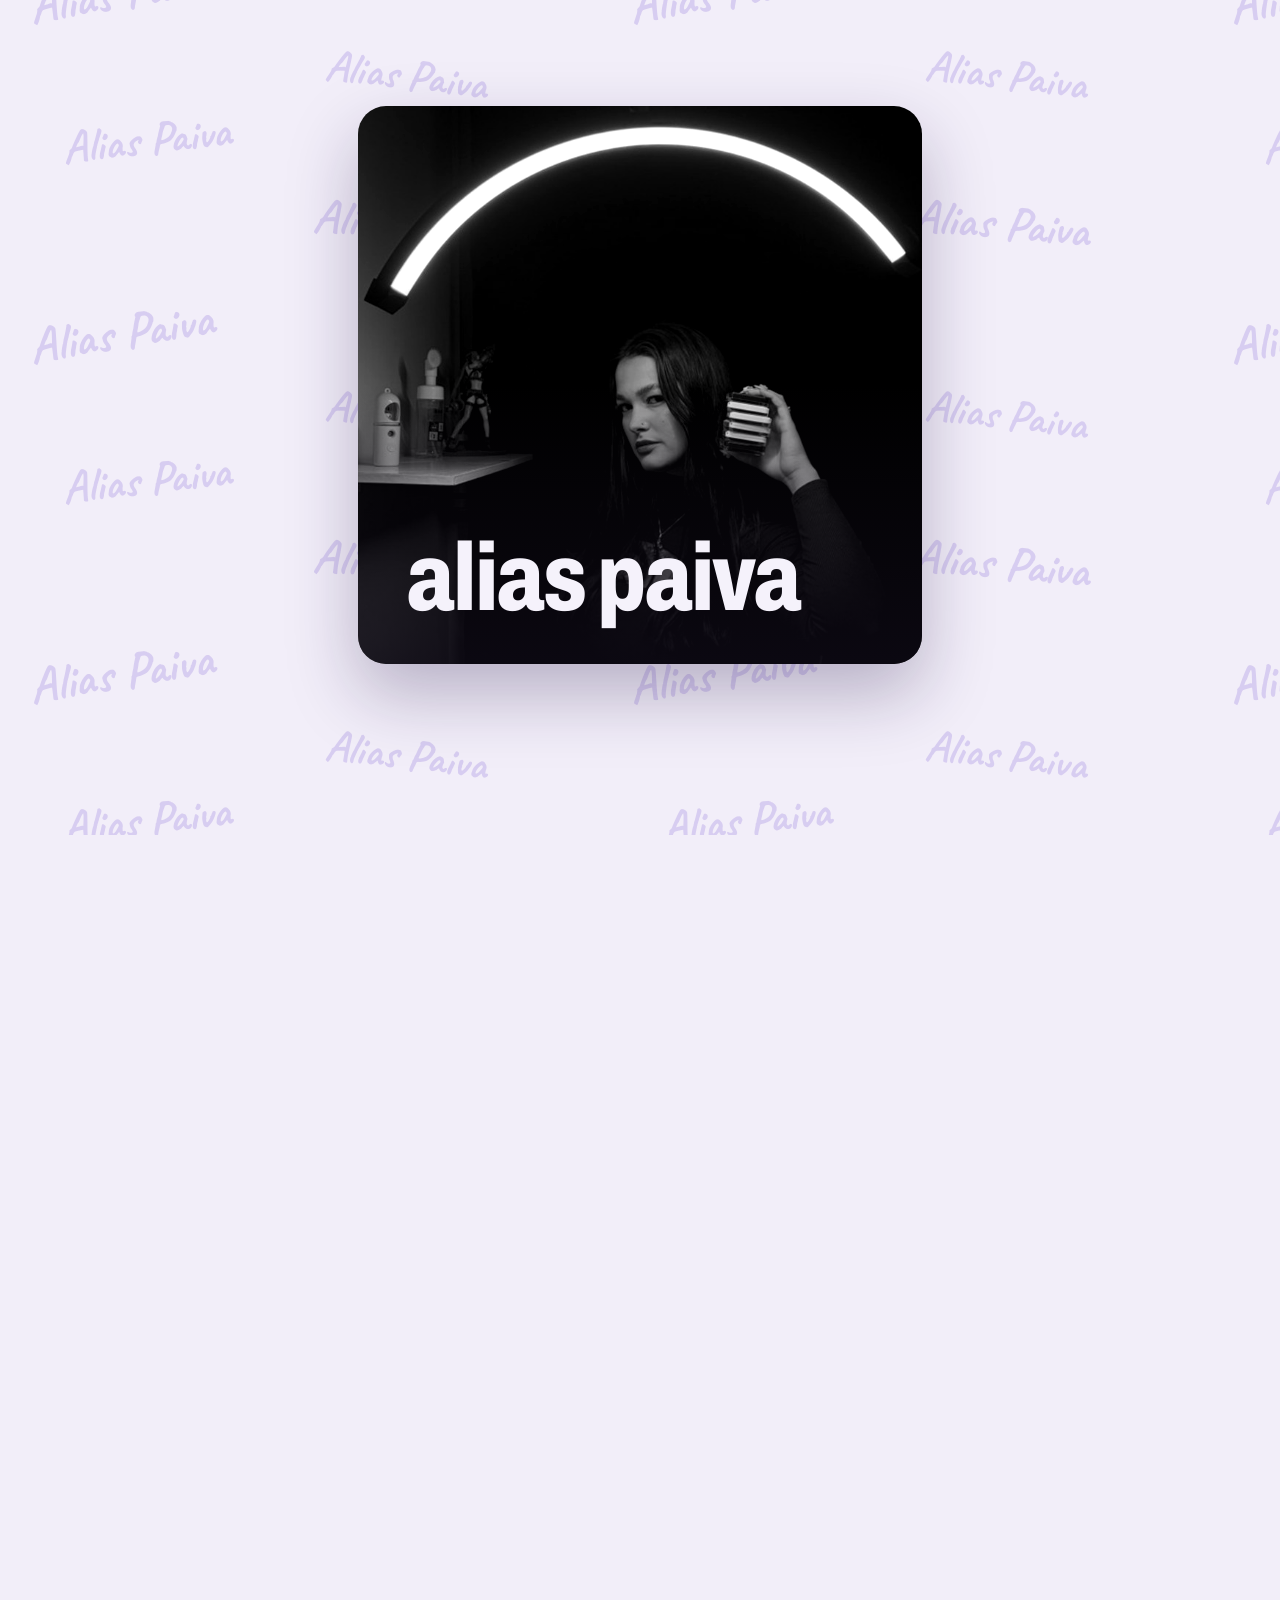
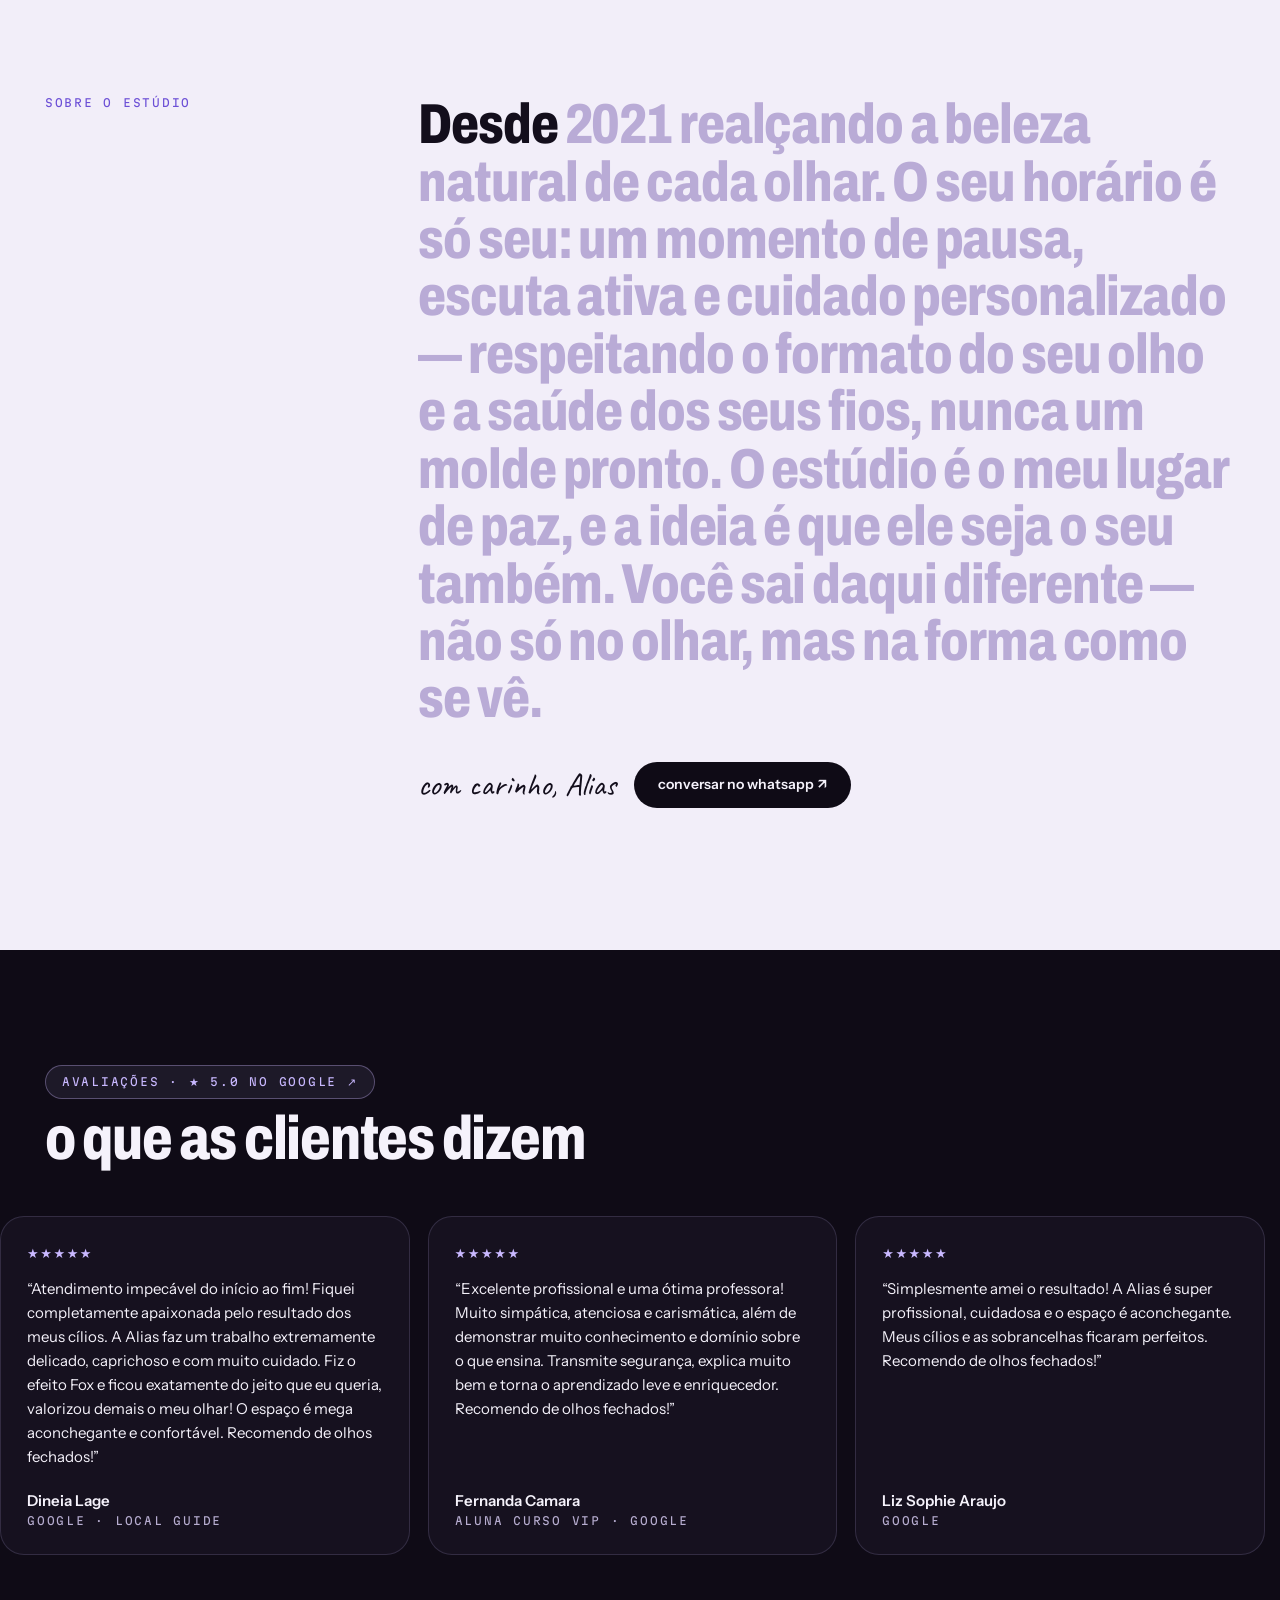
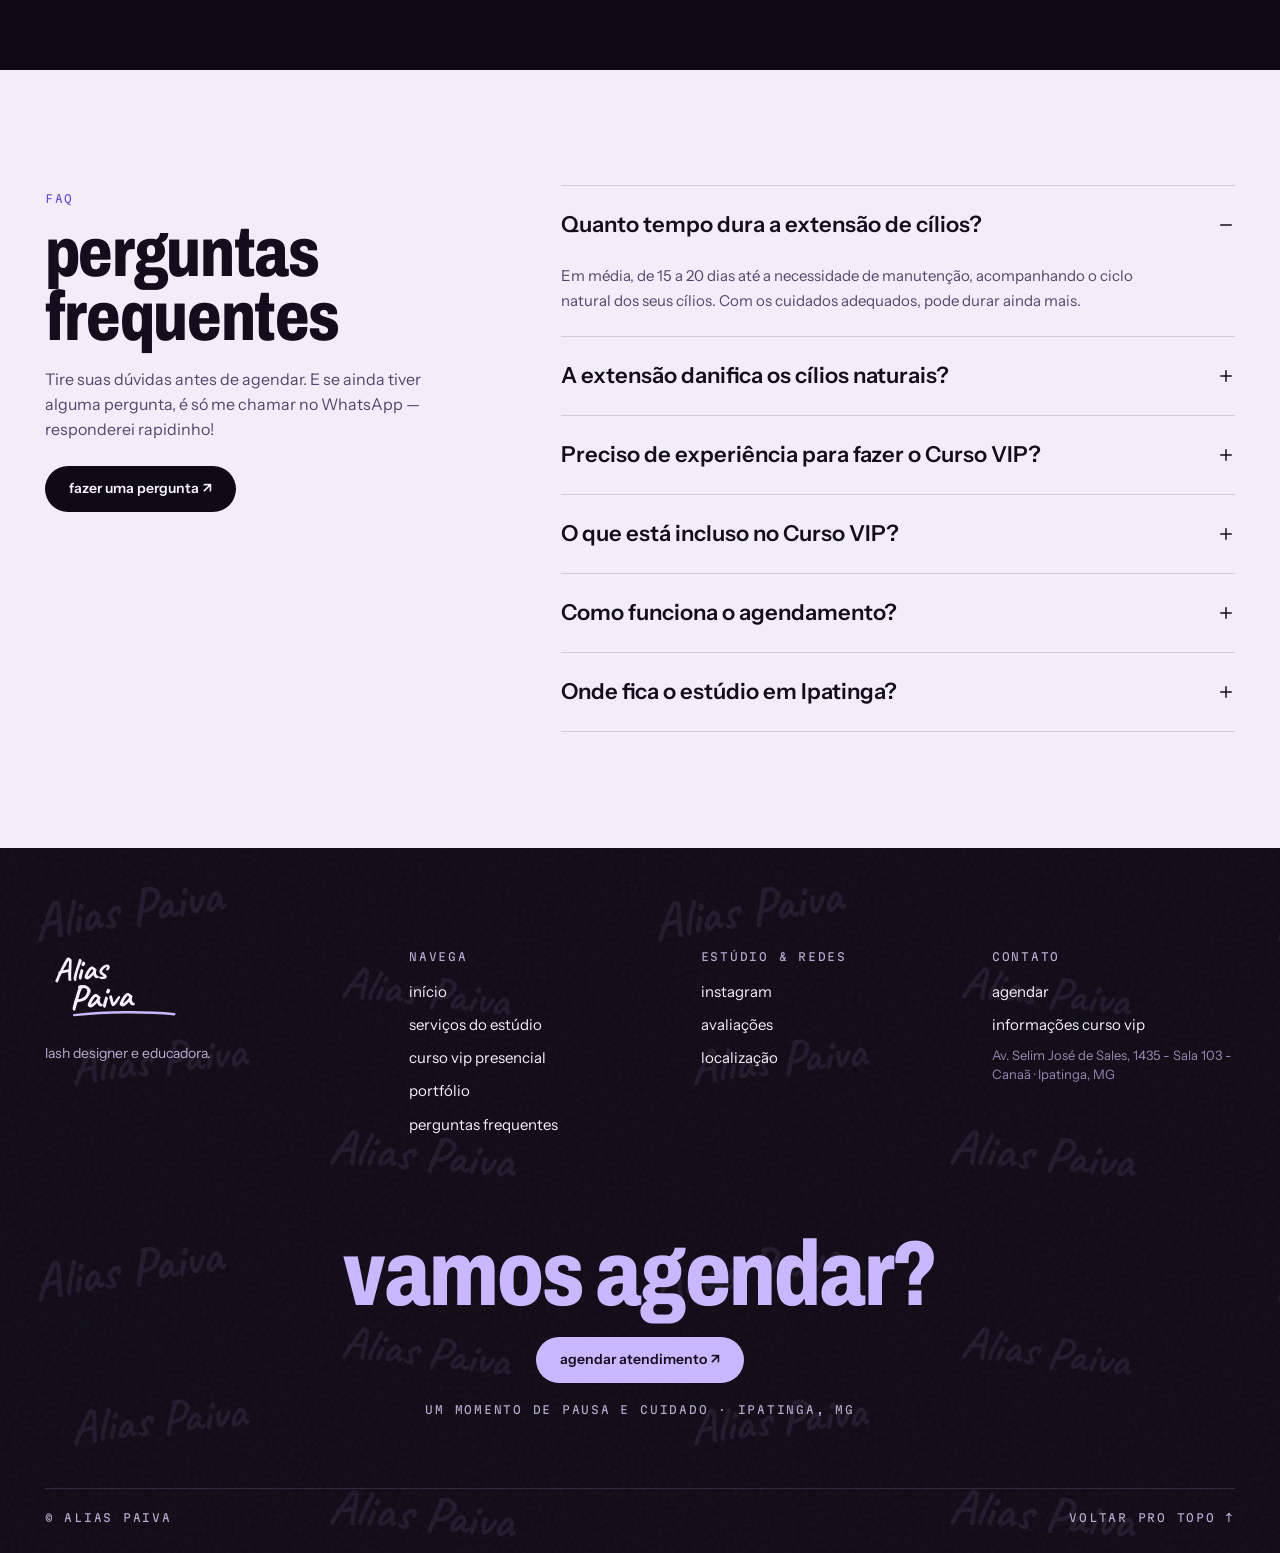
==== commit 19af4f03: "Repaginando o site" ====
--- a/index.html
+++ b/index.html
@@ -1,41 +1,41 @@
-<!DOCTYPE html>
+<!doctype html>
 <html lang="pt-BR">
 
 <head>
-  <meta charset="utf-8">
-  <meta name="viewport" content="width=device-width, initial-scale=1, viewport-fit=cover">
-  <title>Alias Paiva Beauty | Lash Designer e Extensão de Cílios em Ipatinga - MG</title>
+  <meta charset="UTF-8" />
+  <meta name="viewport" content="width=device-width, initial-scale=1.0, viewport-fit=cover" />
+  <title>Alias paiva</title>
   <meta name="description"
-    content="Lash designer em Ipatinga, MG (Bairro Canaã). Especialista em extensão de cílios fio a fio, design de sobrancelhas, brow lamination e Curso VIP. ★ 5.0 no Google.">
-  <meta name="robots" content="index, follow, max-image-preview:large, max-snippet:-1, max-video-preview:-1">
+    content="Lash designer em Ipatinga, MG (Bairro Canaã). Especialista em extensão de cílios fio a fio, design de sobrancelhas, brow lamination e Curso VIP. ★ 5.0 no Google." />
+  <meta name="robots" content="index, follow, max-image-preview:large, max-snippet:-1, max-video-preview:-1" />
   <meta name="google-site-verification" content="L7tR6Q84MnnWfukegNGo8oJJg--RInwGJuC5_TuwzW8" />
-  <meta name="geo.region" content="BR-MG">
-  <meta name="geo.placename" content="Ipatinga">
-  <meta name="theme-color" content="#1E0F33">
-  <link rel="canonical" href="https://aliaspaivabeauty.tech/">
+  <meta name="geo.region" content="BR-MG" />
+  <meta name="geo.placename" content="Ipatinga" />
+  <meta name="theme-color" content="#0b0a0e" />
+  <link rel="canonical" href="https://aliaspaivabeauty.tech/" />
 
   <!-- Open Graph / Facebook / WhatsApp -->
-  <meta property="og:type" content="website">
-  <meta property="og:url" content="https://aliaspaivabeauty.tech/">
-  <meta property="og:locale" content="pt_BR">
-  <meta property="og:site_name" content="Alias Paiva Beauty">
-  <meta property="og:title" content="Alias Paiva Beauty — Lash Designer, Cílios e Sobrancelhas em Ipatinga">
+  <meta property="og:type" content="website" />
+  <meta property="og:url" content="https://aliaspaivabeauty.tech/" />
+  <meta property="og:locale" content="pt_BR" />
+  <meta property="og:site_name" content="Alias Paiva Beauty" />
+  <meta property="og:title" content="Alias Paiva Beauty — Lash Designer, Cílios e Sobrancelhas em Ipatinga" />
   <meta property="og:description"
-    content="Especialista em extensão de cílios fio a fio, design de sobrancelhas, brow lamination e Curso VIP no bairro Canaã em Ipatinga, MG. ★ 5.0 no Google.">
-  <meta property="og:image" content="https://aliaspaivabeauty.tech/images/hero.jpg">
-  <meta property="og:image:secure_url" content="https://aliaspaivabeauty.tech/images/hero.jpg">
-  <meta property="og:image:type" content="image/jpeg">
-  <meta property="og:image:width" content="960">
-  <meta property="og:image:height" content="1280">
-  <meta property="og:image:alt" content="Alias Paiva Beauty - Lash Designer em Ipatinga, MG">
+    content="Especialista em extensão de cílios fio a fio, design de sobrancelhas, brow lamination e Curso VIP no bairro Canaã em Ipatinga, MG. ★ 5.0 no Google." />
+  <meta property="og:image" content="https://aliaspaivabeauty.tech/images/studio/hero.jpg" />
+  <meta property="og:image:secure_url" content="https://aliaspaivabeauty.tech/images/studio/hero.jpg" />
+  <meta property="og:image:type" content="image/jpeg" />
+  <meta property="og:image:width" content="960" />
+  <meta property="og:image:height" content="1280" />
+  <meta property="og:image:alt" content="Alias Paiva Beauty - Lash Designer em Ipatinga, MG" />
 
   <!-- Twitter / X -->
-  <meta name="twitter:card" content="summary_large_image">
-  <meta name="twitter:title" content="Alias Paiva Beauty — Lash Designer, Cílios e Sobrancelhas em Ipatinga">
+  <meta name="twitter:card" content="summary_large_image" />
+  <meta name="twitter:title" content="Alias Paiva Beauty — Lash Designer, Cílios e Sobrancelhas em Ipatinga" />
   <meta name="twitter:description"
-    content="Especialista em extensão de cílios fio a fio, design de sobrancelhas, brow lamination e Curso VIP no bairro Canaã em Ipatinga, MG. ★ 5.0 no Google.">
-  <meta name="twitter:image" content="https://aliaspaivabeauty.tech/images/hero.jpg">
-  <meta name="twitter:image:alt" content="Alias Paiva Beauty - Lash Designer em Ipatinga, MG">
+    content="Especialista em extensão de cílios fio a fio, design de sobrancelhas, brow lamination e Curso VIP no bairro Canaã em Ipatinga, MG. ★ 5.0 no Google." />
+  <meta name="twitter:image" content="https://aliaspaivabeauty.tech/images/studio/hero.jpg" />
+  <meta name="twitter:image:alt" content="Alias Paiva Beauty - Lash Designer em Ipatinga, MG" />
 
   <!-- Dados Estruturados (Schema.org / SEO Local) -->
   <script type="application/ld+json">
@@ -51,7 +51,7 @@
           "Alias Paiva Lash Designer",
           "Alias Paiva Beauty - Lash Designer em Ipatinga"
         ],
-        "image": "https://aliaspaivabeauty.tech/images/hero.jpg",
+        "image": "https://aliaspaivabeauty.tech/images/studio/hero.jpg",
         "description": "Lash designer no bairro Canaã em Ipatinga, MG (desde 2021). Especialista em extensão de cílios fio a fio, efeito Fox, lash lifting, design de sobrancelhas, brow lamination e Curso VIP presencial.",
         "url": "https://aliaspaivabeauty.tech/",
         "telephone": "+55-31-98014-2400",
@@ -266,1011 +266,19 @@
   }
   </script>
 
-  <!-- Favicons -->
-  <link rel="icon" type="image/png" sizes="16x16" href="images/favicon-16.png">
-  <link rel="icon" type="image/png" sizes="32x32" href="images/favicon-32.png">
-  <link rel="icon" type="image/png" sizes="48x48" href="images/favicon-48.png">
-  <link rel="icon" type="image/png" sizes="192x192" href="images/favicon-192.png">
-  <link rel="icon" type="image/png" sizes="512x512" href="images/favicon-512.png">
-  <link rel="apple-touch-icon" sizes="180x180" href="images/favicon-180.png">
-
-  <!-- Preload LCP Hero Image -->
-  <link rel="preload" as="image" href="images/hero.jpg" fetchpriority="high">
-
-  <!-- Fonts (apenas variantes utilizadas) -->
-  <link rel="preconnect" href="https://fonts.googleapis.com">
-  <link rel="preconnect" href="https://fonts.gstatic.com" crossorigin>
+  <link rel="icon" type="image/png" sizes="32x32" href="/icons/favicon-32.png" />
+  <link rel="apple-touch-icon" sizes="180x180" href="/icons/favicon-180.png" />
+  <link rel="preconnect" href="https://fonts.googleapis.com" />
+  <link rel="preconnect" href="https://fonts.gstatic.com" crossorigin />
   <link
-    href="https://fonts.googleapis.com/css2?family=Figtree:wght@400;500;600;700&family=Fraunces:ital,opsz,wght@0,9..144,400;1,9..144,400&display=swap"
-    rel="stylesheet">
-
-  <!-- CSS -->
-  <link rel="stylesheet" href="css/style.css">
+    href="https://fonts.googleapis.com/css2?family=Archivo:wdth,wght@62.5..125,400..900&family=Caveat:wght@600;700&family=Instrument+Sans:wght@400;500;600;700&family=Martian+Mono:wght@400;500&display=swap"
+    rel="stylesheet" />
+  <script type="module" crossorigin src="/assets/index-CXyyquxe.js"></script>
+  <link rel="stylesheet" crossorigin href="/assets/index-DLLg_pOS.css">
 </head>
 
 <body>
-  <a href="#about" class="skip-link">Pular para o conteúdo principal</a>
-
-  <svg width="0" height="0" class="svg-sprite" aria-hidden="true">
-    <symbol id="check" viewBox="0 0 24 24">
-      <path d="M20 6L9 17l-5-5" fill="none" stroke="currentColor" stroke-width="2.5" stroke-linecap="round"
-        stroke-linejoin="round" />
-    </symbol>
-    <symbol id="arrow-l" viewBox="0 0 24 24">
-      <path d="M19 12H5M11 6l-6 6 6 6" fill="none" stroke="currentColor" stroke-width="2" stroke-linecap="round"
-        stroke-linejoin="round" />
-    </symbol>
-    <symbol id="arrow-r" viewBox="0 0 24 24">
-      <path d="M5 12h14M13 6l6 6-6 6" fill="none" stroke="currentColor" stroke-width="2" stroke-linecap="round"
-        stroke-linejoin="round" />
-    </symbol>
-    <symbol id="wa" viewBox="0 0 24 24">
-      <path
-        d="M17.472 14.382c-.297-.149-1.758-.867-2.03-.967-.273-.099-.471-.148-.67.15-.197.297-.767.966-.94 1.164-.173.199-.347.223-.644.075-.297-.15-1.255-.463-2.39-1.475-.883-.788-1.48-1.761-1.653-2.059-.173-.297-.018-.458.13-.606.134-.133.298-.347.446-.521.149-.174.198-.298.298-.497.099-.198.05-.371-.025-.521-.075-.149-.669-1.612-.916-2.207-.242-.579-.487-.5-.669-.51-.173-.008-.371-.01-.57-.01-.198 0-.52.074-.792.372-.272.297-1.04 1.016-1.04 2.479 0 1.462 1.065 2.875 1.213 3.074.149.198 2.096 3.2 5.077 4.487.709.306 1.262.489 1.694.625.712.227 1.36.195 1.871.118.571-.085 1.758-.719 2.006-1.413.248-.694.248-1.289.173-1.413-.074-.124-.272-.198-.57-.347z"
-        fill="currentColor" />
-      <path
-        d="M12 2C6.477 2 2 6.477 2 12c0 1.821.487 3.53 1.338 5L2 22l5.145-1.346A9.955 9.955 0 0012 22c5.523 0 10-4.477 10-10S17.523 2 12 2z"
-        fill="none" stroke="currentColor" stroke-width="2" stroke-linecap="round" stroke-linejoin="round" />
-    </symbol>
-    <symbol id="close-x" viewBox="0 0 24 24">
-      <path d="M18 6L6 18M6 6l12 12" fill="none" stroke="currentColor" stroke-width="2.5" stroke-linecap="round" />
-    </symbol>
-  </svg>
-
-  <header id="navbar">
-    <div class="inner">
-      <a href="#" class="brand" aria-label="Alias Paiva Beauty - Início">Alias Paiva <em>Beauty</em></a>
-      <nav aria-label="Navegação principal">
-        <a href="#about">Sobre</a>
-        <a href="#services">Serviços</a>
-        <a href="#course">Curso VIP</a>
-        <a href="#gallery">Galeria</a>
-        <a class="btn btn-gold btn-nav" data-wa
-          href="https://api.whatsapp.com/send/?phone=553180142400&text=Ol%C3%A1!%20Vim%20pelo%20site%20e%20quero%20agendar%20um%20hor%C3%A1rio%20%F0%9F%92%9C">Agendar</a>
-      </nav>
-      <button class="ham-btn" id="hamBtn" aria-label="Abrir menu" aria-expanded="false" aria-controls="mobileMenu">
-        <svg viewBox="0 0 24 24" fill="none" stroke="currentColor" stroke-width="2.5" stroke-linecap="round"
-          aria-hidden="true">
-          <path d="M3 6h18M3 12h18M3 18h18" />
-        </svg>
-      </button>
-    </div>
-  </header>
-
-  <!-- Menu Mobile -->
-  <div class="mobile-menu" id="mobileMenu" aria-hidden="true" role="dialog" aria-modal="true"
-    aria-label="Menu de navegação">
-    <button class="close-menu" id="closeMenu" aria-label="Fechar menu">
-      <svg viewBox="0 0 24 24" aria-hidden="true">
-        <use href="#close-x" />
-      </svg>
-    </button>
-    <a href="#about" class="menu-link">Sobre</a>
-    <a href="#services" class="menu-link">Serviços</a>
-    <a href="#course" class="menu-link">Curso VIP</a>
-    <a href="#gallery" class="menu-link">Galeria</a>
-    <a class="btn btn-gold btn-mobile-cta" data-wa
-      href="https://api.whatsapp.com/send/?phone=553180142400&text=Ol%C3%A1!%20Vim%20pelo%20site%20e%20quero%20agendar%20um%20hor%C3%A1rio%20%F0%9F%92%9C">Agendar
-      no WhatsApp</a>
-  </div>
-
-  <main id="mainContent">
-    <section id="hero" aria-label="Apresentação">
-      <div class="hero-bg" id="heroBg" aria-hidden="true"></div>
-
-      <!-- Partículas decorativas -->
-      <div class="particles" aria-hidden="true">
-        <span class="particle"></span>
-        <span class="particle"></span>
-        <span class="particle"></span>
-        <span class="particle"></span>
-        <span class="particle"></span>
-        <span class="particle"></span>
-      </div>
-
-      <!-- Conteúdo principal -->
-      <div class="hero-content wrap">
-        <div class="hero-badge">Estúdio &amp; Formação em Ipatinga, MG</div>
-
-        <h1>
-          <span class="sr-only">Lash Designer e Extensão de Cílios em Ipatinga, MG — </span>Realce seu olhar
-          com naturalidade e <em>cuidado artesanal.</em>
-        </h1>
-
-        <p class="lead">
-          Extensão de cílios fio a fio e design de sobrancelhas, feitos à mão, olhar por olhar — atendimento
-          personalizado
-          no bairro Canaã e Curso VIP presencial em Ipatinga.
-        </p>
-
-        <div class="hero-actions">
-          <a class="btn btn-gold" data-wa
-            href="https://api.whatsapp.com/send/?phone=553180142400&text=Ol%C3%A1!%20Vim%20pelo%20site%20e%20quero%20agendar%20um%20hor%C3%A1rio%20%F0%9F%92%9C">
-            <svg class="ico-wa" viewBox="0 0 24 24" aria-hidden="true">
-              <use href="#wa" />
-            </svg>
-            Agendar atendimento
-          </a>
-          <a class="btn btn-ghost" href="#course">
-            Conhecer o Curso VIP
-          </a>
-        </div>
-
-        <!-- Indicador de scroll -->
-        <div class="scroll-hint" aria-hidden="true">
-          <div class="mouse"></div>
-          <span>scroll</span>
-        </div>
-    </section>
-
-    <div id="sheet">
-
-      <!-- ── SOBRE ── -->
-      <section id="about" class="section" aria-labelledby="aboutTitle">
-        <div class="wrap">
-          <div class="grid">
-
-            <!-- Foto da Alias -->
-            <div class="about-img reveal">
-              <div class="photo-placeholder">
-                <img src="images/about.jpg" alt="Alias Paiva, lash designer em seu estúdio em Ipatinga, MG" width="768"
-                  height="960" loading="lazy" decoding="async">
-              </div>
-
-              <!-- Cards flutuantes sobre a foto -->
-              <a class="float-card fc-r" href="https://share.google/0OluDglXw7XC698mP" target="_blank"
-                rel="noopener noreferrer" aria-label="Avaliações no Google - 5.0 estrelas em 76 avaliações">
-                <strong>5.0</strong>
-                <span><span class="fc-stars" aria-hidden="true">★★★★★</span><br>76 avaliações</span>
-              </a>
-              <div class="float-card fc-e">
-                <strong>5 anos</strong>
-                <span>de experiência<br>dedicados a você</span>
-              </div>
-            </div>
-
-            <!-- Texto -->
-            <div class="about-text reveal delay-2">
-              <span class="section-label">Sobre o Estúdio</span>
-              <h2 id="aboutTitle" class="section-title">
-                Aqui, cada cílio é colocado com calma e cuidado.
-              </h2>
-
-              <p class="about-first-p">
-                Desde 2021 realçando a beleza natural de cada olhar. O seu horário é só seu: um momento de pausa,
-                escuta ativa e cuidado personalizado — respeitando o formato do seu olho e a saúde dos seus fios,
-                nunca um molde pronto.
-              </p>
-              <p>
-                O estúdio é o meu lugar de paz, e a ideia é que ele seja o seu também. Você sai daqui diferente — não só
-                no olhar, mas na forma como se vê.
-              </p>
-
-              <div class="about-sig">
-                <span class="sig-line"></span>
-                <span>com carinho, Alias</span>
-              </div>
-
-              <div class="about-cta-wrap">
-                <a class="btn btn-plum" data-wa
-                  href="https://api.whatsapp.com/send/?phone=553180142400&text=Ol%C3%A1!%20Vim%20pelo%20site%20e%20quero%20agendar%20um%20hor%C3%A1rio%20%F0%9F%92%9C">
-                  <svg class="ico-wa" viewBox="0 0 24 24" aria-hidden="true">
-                    <use href="#wa" />
-                  </svg>
-                  Conversar no WhatsApp
-                </a>
-              </div>
-            </div>
-
-          </div>
-        </div>
-      </section>
-
-      <!-- ── SERVIÇOS ── -->
-      <section id="services" class="section" aria-labelledby="servicesTitle">
-        <div class="wrap">
-          <span class="section-label reveal">Serviços</span>
-          <h2 id="servicesTitle" class="section-title">Feito sob medida para o seu olhar</h2>
-
-          <div class="cards">
-
-            <div class="service-card reveal delay-2">
-              <div class="service-cover">
-                <img src="images/cilios_card.JPEG" alt="Resultado de extensão de cílios fio a fio por Alias Paiva"
-                  loading="lazy" decoding="async">
-              </div>
-              <div class="service-body">
-                <h3>Extensão de Cílios Fio a Fio</h3>
-                <p>
-                  Aplicação individual, respeitando a quantidade e a direção natural dos seus cílios. Resultado leve,
-                  alongado, com aquele efeito de "acordei assim".
-                </p>
-                <div class="service-footer">
-                  <span class="service-tag">Clássico · Personalizado</span>
-                  <a class="service-cta" data-wa data-msg="cilios"
-                    href="https://api.whatsapp.com/send/?phone=553180142400&text=Ol%C3%A1!%20Vim%20pelo%20site%20e%20quero%20agendar%20Extens%C3%A3o%20de%20C%C3%ADlios%20Fio%20a%20Fio%20%F0%9F%92%9C">
-                    Agendar cílios →
-                  </a>
-                </div>
-              </div>
-            </div>
-
-            <div class="service-card reveal delay-3">
-              <div class="service-cover">
-                <img src="images/sobrancelhas_card.JPEG" alt="Resultado de design de sobrancelhas por Alias Paiva"
-                  loading="lazy" decoding="async">
-              </div>
-              <div class="service-body">
-                <h3>Design de Sobrancelhas</h3>
-                <p>
-                  Correção de fios, simetria e preenchimento pensados para o formato do seu rosto,
-                  sem perder a naturalidade que te faz única.
-                </p>
-                <div class="service-footer">
-                  <span class="service-tag">Design · Simetria</span>
-                  <a class="service-cta" data-wa data-msg="sobrancelhas"
-                    href="https://api.whatsapp.com/send/?phone=553180142400&text=Ol%C3%A1!%20Vim%20pelo%20site%20e%20quero%20agendar%20Design%20de%20Sobrancelhas%20%F0%9F%92%9C">
-                    Agendar design →
-                  </a>
-                </div>
-              </div>
-            </div>
-
-            <div class="service-card reveal delay-4">
-              <div class="service-cover">
-                <img src="images/brow_card.jpg" alt="Resultado de brow lamination por Alias Paiva" loading="lazy"
-                  decoding="async">
-              </div>
-              <div class="service-body">
-                <h3>Brow Lamination</h3>
-                <p>
-                  Alinhamento e efeito encorpado para os fios, proporcionando sobrancelhas mais cheias,
-                  alinhadas e com acabamento impecável.
-                </p>
-                <div class="service-footer">
-                  <span class="service-tag">Alinhamento · Volume</span>
-                  <a class="service-cta" data-wa data-msg="brow"
-                    href="https://api.whatsapp.com/send/?phone=553180142400&text=Ol%C3%A1!%20Vim%20pelo%20site%20e%20quero%20agendar%20Brow%20Lamination%20%F0%9F%92%9C">
-                    Agendar brow →
-                  </a>
-                </div>
-              </div>
-            </div>
-
-          </div>
-
-          <!-- Nudge de dúvidas -->
-          <div class="services-nudge reveal delay-4">
-            <p class="services-nudge-text">
-              Tem dúvidas sobre qual procedimento é ideal pra você?
-              Me chama no WhatsApp e a gente conversa.
-            </p>
-            <a class="btn btn-plum btn-shrink-0" data-wa data-msg="duvida"
-              href="https://api.whatsapp.com/send/?phone=553180142400&text=Ol%C3%A1!%20Vim%20pelo%20site%20e%20gostaria%20de%20tirar%20uma%20d%C3%BAvida%20%F0%9F%92%9C">
-              <svg class="ico-wa" viewBox="0 0 24 24" aria-hidden="true">
-                <use href="#wa" />
-              </svg>
-              Tirar dúvidas
-            </a>
-          </div>
-        </div>
-      </section>
-
-    </div>
-
-    <section id="course" aria-labelledby="courseTitle">
-
-      <!-- Vídeo de fundo (prática em modelo real) -->
-      <video class="course-bg-video" autoplay muted loop playsinline preload="metadata" poster="images/curso_poster.jpg"
-        aria-hidden="true">
-        <source src="images/curso_bg.mp4" type="video/mp4">
-      </video>
-
-      <div class="wrap">
-        <div class="course-grid">
-
-          <!-- Conteúdo esquerdo (Editorial e leve) -->
-          <div class="course-left reveal">
-            <span class="section-label">Curso VIP</span>
-            <h2 id="courseTitle">Do zero à agenda cheia — sem atalhos.</h2>
-            <p>
-              Mais de 5 anos de experiência condensados num curso presencial e intensivo em Ipatinga, MG.
-              Você aprende a técnica que aplico diariamente e o passo a passo para transformar isso em renda real no
-              Vale do Aço.
-            </p>
-
-            <ul class="course-list">
-              <li>
-                <svg class="ci-icon" viewBox="0 0 24 24" aria-hidden="true">
-                  <use href="#check" />
-                </svg>
-                <div>
-                  <strong>A técnica completa:</strong> Mapeamento, curvatura, espessura e aplicação fio a fio
-                </div>
-              </li>
-              <li>
-                <svg class="ci-icon" viewBox="0 0 24 24" aria-hidden="true">
-                  <use href="#check" />
-                </svg>
-                <div>
-                  <strong>Captação e fidelização:</strong> Precificação correta, fotos para portfólio e atendimento
-                </div>
-              </li>
-              <li>
-                <svg class="ci-icon" viewBox="0 0 24 24" aria-hidden="true">
-                  <use href="#check" />
-                </svg>
-                <div>
-                  <strong>Prática guiada em modelo real:</strong> Acompanhamento individual e correção de postura
-                </div>
-              </li>
-              <li>
-                <svg class="ci-icon" viewBox="0 0 24 24" aria-hidden="true">
-                  <use href="#check" />
-                </svg>
-                <div>
-                  <strong>Material incluso e suporte:</strong> Kit de treino, certificado oficial e suporte contínuo
-                  pós-curso
-                </div>
-              </li>
-            </ul>
-
-            <!-- Avaliação em destaque de aluna do Curso VIP -->
-            <div class="course-review">
-              <div class="course-review-top">
-                <span class="course-review-stars" role="img" aria-label="Avaliação: 5 de 5 estrelas">★★★★★</span>
-                <span class="course-review-tag">Aluna Curso VIP · Google</span>
-              </div>
-              <p class="course-review-quote">
-                “Excelente profissional e uma ótima professora! Muito simpática, atenciosa e carismática, além de
-                demonstrar muito conhecimento e domínio sobre o que ensina. Transmite segurança, explica muito bem e
-                torna o aprendizado leve e enriquecedor. Recomendo de olhos fechados!”
-              </p>
-              <div class="course-review-author">
-                <div class="course-review-avatar" aria-hidden="true">F</div>
-                <div class="course-review-meta">
-                  <strong>Fernanda Camara</strong>
-                  <span>Avaliação verificada no Google</span>
-                </div>
-              </div>
-            </div>
-          </div>
-
-          <!-- Card VIP Unificado (Direita) -->
-          <div class="course-right reveal delay-2">
-            <div class="course-card">
-              <div class="course-card-cover">
-                <img src="images/curso_certificado.JPEG"
-                  alt="Aluna formada no Curso VIP segurando seu certificado oficial no Estúdio Alias Paiva"
-                  loading="lazy" decoding="async">
-              </div>
-              <span class="course-card-badge">Exclusividade VIP</span>
-              <h3 class="course-card-title">Imersão Presencial</h3>
-              <p class="course-card-desc">
-                Formação prática individual, com atenção 100% voltada ao seu aprendizado e segurança técnica.
-              </p>
-
-              <div class="course-pills">
-                <span class="c-pill">
-                  <svg viewBox="0 0 24 24" fill="none" stroke="currentColor" stroke-width="2" stroke-linecap="round"
-                    stroke-linejoin="round" aria-hidden="true">
-                    <path d="M22 10v6M2 10l10-5 10 5-10 5z" />
-                    <path d="M6 12v5c3 3 9 3 12 0v-5" />
-                  </svg>
-                  Prática em Modelo
-                </span>
-                <span class="c-pill">
-                  <svg viewBox="0 0 24 24" fill="none" stroke="currentColor" stroke-width="2" stroke-linecap="round"
-                    stroke-linejoin="round" aria-hidden="true">
-                    <path
-                      d="M21 16V8a2 2 0 0 0-1-1.73l-7-4a2 2 0 0 0-2 0l-7 4A2 2 0 0 0 3 8v8a2 2 0 0 0 1 1.73l7 4a2 2 0 0 0 2 0l7-4A2 2 0 0 0 21 16z" />
-                    <polyline points="3.27 6.96 12 12.01 20.73 6.96" />
-                    <line x1="12" y1="22.08" x2="12" y2="12" />
-                  </svg>
-                  Material Incluso
-                </span>
-                <span class="c-pill">
-                  <svg viewBox="0 0 24 24" fill="none" stroke="currentColor" stroke-width="2" stroke-linecap="round"
-                    stroke-linejoin="round" aria-hidden="true">
-                    <circle cx="12" cy="8" r="6" />
-                    <path d="M15.477 12.89 17 22l-5-3-5 3 1.523-9.11" />
-                  </svg>
-                  Certificado Oficial
-                </span>
-                <span class="c-pill">
-                  <svg viewBox="0 0 24 24" fill="none" stroke="currentColor" stroke-width="2" stroke-linecap="round"
-                    stroke-linejoin="round" aria-hidden="true">
-                    <path
-                      d="M21 11.5a8.38 8.38 0 0 1-.9 3.8 8.5 8.5 0 0 1-7.6 4.7 8.38 8.38 0 0 1-3.8-.9L3 21l1.9-5.7a8.38 8.38 0 0 1-.9-3.8 8.5 8.5 0 0 1 4.7-7.6 8.38 8.38 0 0 1 3.8-.9h.5a8.48 8.48 0 0 1 8 8v.5z" />
-                  </svg>
-                  Suporte Pós-Curso
-                </span>
-              </div>
-
-              <div class="course-card-divider"></div>
-
-              <div class="course-card-footer">
-                <div class="course-lock">
-                  Formação 100% individual: meu tempo e atenção dedicados só a você
-                </div>
-                <a class="btn btn-gold course-btn" data-wa data-msg="curso"
-                  href="https://api.whatsapp.com/send/?phone=553180142400&text=Ol%C3%A1!%20Vim%20pelo%20site%20e%20quero%20minha%20vaga%20no%20Curso%20VIP%20de%20Extens%C3%A3o%20de%20C%C3%ADlios%20%F0%9F%92%9C">
-                  <svg class="ico-wa" viewBox="0 0 24 24" aria-hidden="true">
-                    <use href="#wa" />
-                  </svg>
-                  Garanta sua vaga
-                </a>
-                <span class="course-subnote">Fale direto com a Alias para verificar datas</span>
-              </div>
-            </div>
-          </div>
-
-        </div>
-      </div>
-    </section>
-
-    <div class="paper-bg">
-
-      <!-- ── GALERIA ── -->
-      <section id="gallery" aria-labelledby="galleryTitle">
-        <div class="wrap">
-          <div class="gal-head reveal">
-            <div>
-              <span class="section-label">Portfólio</span>
-              <h2 id="galleryTitle" class="section-title">Alguns olhares que já passaram por aqui</h2>
-            </div>
-            <a class="gal-link" href="https://www.instagram.com/_aliaspaiva/" target="_blank" rel="noopener noreferrer">
-              Ver mais no Instagram
-              <svg viewBox="0 0 24 24" aria-hidden="true">
-                <use href="#arrow-r" />
-              </svg>
-            </a>
-          </div>
-        </div>
-
-        <!-- Scroll horizontal com snap -->
-        <div class="scroller" id="galScroller" tabindex="0" aria-label="Galeria de trabalhos — role para o lado">
-          <div class="gal-tile" role="button" tabindex="0"
-            aria-label="Ampliar foto 1: Extensão de cílios e design de sobrancelhas personalizados">
-            <img src="images/Galeria15.jpeg"
-              alt="Extensão de cílios e design de sobrancelhas personalizados por Alias Paiva" width="576" height="1024"
-              decoding="async">
-          </div>
-          <div class="gal-tile" role="button" tabindex="0"
-            aria-label="Ampliar foto 2: Extensão de cílios com efeito alongado e brow lamination">
-            <img src="images/Galeria22.jpg.JPEG"
-              alt="Extensão de cílios com efeito alongado e brow lamination por Alias Paiva" width="720" height="1280"
-              decoding="async">
-          </div>
-          <div class="gal-tile" role="button" tabindex="0"
-            aria-label="Ampliar foto 3: Lash design marcante e alinhamento de sobrancelhas em Ipatinga">
-            <img src="images/Galeria16.jpeg"
-              alt="Lash design marcante e alinhamento de sobrancelhas em Ipatinga por Alias Paiva" width="576"
-              height="1024" decoding="async">
-          </div>
-          <div class="gal-tile" role="button" tabindex="0"
-            aria-label="Ampliar foto 4: Extensão de cílios fio a fio clássico em Ipatinga">
-            <img src="images/Galeria1.jpg" alt="Extensão de cílios fio a fio clássico em Ipatinga por Alias Paiva"
-              width="1280" height="960" loading="lazy" decoding="async">
-          </div>
-          <div class="gal-tile" role="button" tabindex="0"
-            aria-label="Ampliar foto 5: Design de sobrancelhas e extensão de cílios natural">
-            <img src="images/Galeria2.jpg" alt="Design de sobrancelhas e extensão de cílios natural por Alias Paiva"
-              width="720" height="1280" loading="lazy" decoding="async">
-          </div>
-          <div class="gal-tile" role="button" tabindex="0"
-            aria-label="Ampliar foto 6: Lash design personalizado com curvatura leve">
-            <img src="images/Galeria3.jpeg"
-              alt="Lash design personalizado com curvatura leve em Ipatinga por Alias Paiva" width="720" height="1280"
-              loading="lazy" decoding="async">
-          </div>
-          <div class="gal-tile" role="button" tabindex="0"
-            aria-label="Ampliar foto 7: Extensão de cílios e alinhamento de sobrancelhas">
-            <img src="images/Galeria4.jpeg" alt="Extensão de cílios e alinhamento de sobrancelhas por Alias Paiva"
-              width="720" height="1280" loading="lazy" decoding="async">
-          </div>
-          <div class="gal-tile" role="button" tabindex="0"
-            aria-label="Ampliar foto 8: Design de sobrancelhas com simetria facial e cílios">
-            <img src="images/Galeria5.jpg" alt="Design de sobrancelhas com simetria facial e cílios por Alias Paiva"
-              width="1280" height="1120" loading="lazy" decoding="async">
-          </div>
-          <div class="gal-tile" role="button" tabindex="0"
-            aria-label="Ampliar foto 9: Extensão de cílios efeito natural acordei assim">
-            <img src="images/Galeria6.jpeg" alt="Extensão de cílios efeito natural acordei assim por Alias Paiva"
-              width="720" height="1280" loading="lazy" decoding="async">
-          </div>
-          <div class="gal-tile" role="button" tabindex="0"
-            aria-label="Ampliar foto 10: Alongamento de cílios fio a fio delicado">
-            <img src="images/Galeria7.jpeg" alt="Alongamento de cílios fio a fio delicado em Ipatinga por Alias Paiva"
-              width="720" height="1280" loading="lazy" decoding="async">
-          </div>
-          <div class="gal-tile" role="button" tabindex="0"
-            aria-label="Ampliar foto 11: Mapeamento de olhar e lash design sob medida">
-            <img src="images/Galeria8.JPEG" alt="Mapeamento de olhar e lash design sob medida por Alias Paiva"
-              width="960" height="1280" loading="lazy" decoding="async">
-          </div>
-          <div class="gal-tile" role="button" tabindex="0"
-            aria-label="Ampliar foto 12: Brow lamination e extensão de cílios combinados">
-            <img src="images/Galeria9.JPEG"
-              alt="Brow lamination e extensão de cílios combinados em Ipatinga por Alias Paiva" width="1280"
-              height="1266" loading="lazy" decoding="async">
-          </div>
-          <div class="gal-tile" role="button" tabindex="0"
-            aria-label="Ampliar foto 13: Extensão de cílios fio a fio com acabamento leve">
-            <img src="images/Galeria10.jpg" alt="Extensão de cílios fio a fio com acabamento leve por Alias Paiva"
-              width="1014" height="1280" loading="lazy" decoding="async">
-          </div>
-          <div class="gal-tile" role="button" tabindex="0"
-            aria-label="Ampliar foto 14: Lash design profissional valorizando o olhar">
-            <img src="images/Galeria11.jpeg" alt="Lash design profissional valorizando o olhar por Alias Paiva"
-              width="720" height="1280" loading="lazy" decoding="async">
-          </div>
-          <div class="gal-tile" role="button" tabindex="0"
-            aria-label="Ampliar foto 15: Design de sobrancelhas e extensão de cílios em Ipatinga">
-            <img src="images/Galeria12.jpeg"
-              alt="Design de sobrancelhas e extensão de cílios em Ipatinga por Alias Paiva" width="720" height="1280"
-              loading="lazy" decoding="async">
-          </div>
-          <div class="gal-tile" role="button" tabindex="0"
-            aria-label="Ampliar foto 16: Brow lamination com fios alinhados e extensão de cílios">
-            <img src="images/Galeria13.JPEG"
-              alt="Brow lamination com fios alinhados e extensão de cílios por Alias Paiva" width="960" height="1280"
-              loading="lazy" decoding="async">
-          </div>
-          <div class="gal-tile" role="button" tabindex="0"
-            aria-label="Ampliar foto 17: Detalhe de aplicação de cílios fio a fio sem excesso de peso">
-            <img src="images/Galeria14.jpeg"
-              alt="Detalhe de aplicação de cílios fio a fio sem excesso de peso por Alias Paiva" width="853"
-              height="1280" loading="lazy" decoding="async">
-          </div>
-          <div class="gal-tile" role="button" tabindex="0"
-            aria-label="Ampliar foto 18: Extensão de cílios com volume sutil e elegante">
-            <img src="images/Galeria17.jpeg" alt="Extensão de cílios com volume sutil e elegante por Alias Paiva"
-              width="960" height="1280" loading="lazy" decoding="async">
-          </div>
-          <div class="gal-tile" role="button" tabindex="0"
-            aria-label="Ampliar foto 19: Extensão de cílios com fios coloridos vermelhos em destaque">
-            <img src="images/Galeria18.jpeg"
-              alt="Extensão de cílios com fios coloridos vermelhos em destaque por Alias Paiva" width="768"
-              height="1024" loading="lazy" decoding="async">
-          </div>
-          <div class="gal-tile" role="button" tabindex="0"
-            aria-label="Ampliar foto 20: Design de olhar completo com cílios e sobrancelhas">
-            <img src="images/Galeria19.jpeg" alt="Design de olhar completo com cílios e sobrancelhas por Alias Paiva"
-              width="720" height="1280" loading="lazy" decoding="async">
-          </div>
-          <div class="gal-tile" role="button" tabindex="0"
-            aria-label="Ampliar foto 21: Extensão de cílios e brow lamination natural">
-            <img src="images/Galeria20.jpeg" alt="Extensão de cílios e brow lamination natural por Alias Paiva"
-              width="720" height="1280" loading="lazy" decoding="async">
-          </div>
-          <div class="gal-tile" role="button" tabindex="0"
-            aria-label="Ampliar foto 22: Transformação do olhar com extensão de cílios em Ipatinga">
-            <img src="images/Galeria21.jpeg"
-              alt="Transformação do olhar com extensão de cílios em Ipatinga por Alias Paiva" width="900" height="1600"
-              loading="lazy" decoding="async">
-          </div>
-        </div>
-
-        <!-- Navegação da galeria -->
-        <div class="scroller-controls" id="galControls">
-          <button type="button" class="scroller-btn scroller-prev" aria-label="Foto anterior">
-            <svg viewBox="0 0 24 24" aria-hidden="true">
-              <use href="#arrow-l" />
-            </svg>
-          </button>
-          <span class="scroller-count" aria-live="polite">1 / 22</span>
-          <button type="button" class="scroller-btn scroller-next" aria-label="Próxima foto">
-            <svg viewBox="0 0 24 24" aria-hidden="true">
-              <use href="#arrow-r" />
-            </svg>
-          </button>
-        </div>
-      </section>
-
-      <!-- Lightbox da Galeria -->
-      <div class="lightbox" id="galLightbox" aria-hidden="true" role="dialog" aria-modal="true"
-        aria-label="Visualizador de fotos">
-        <button class="lb-close" id="lbClose" aria-label="Fechar visualizador">
-          <svg viewBox="0 0 24 24" aria-hidden="true">
-            <use href="#close-x" />
-          </svg>
-        </button>
-
-        <button class="lb-nav lb-prev" id="lbPrev" aria-label="Foto anterior">
-          <svg viewBox="0 0 24 24" fill="none" stroke="currentColor" stroke-width="2.5" stroke-linecap="round"
-            stroke-linejoin="round" aria-hidden="true">
-            <path d="M15 18l-6-6 6-6" />
-          </svg>
-        </button>
-
-        <div class="lb-content" id="lbContent">
-          <img id="lbImg" src="[data-uri]"
-            alt="Foto ampliada da galeria" decoding="async" />
-        </div>
-
-        <button class="lb-nav lb-next" id="lbNext" aria-label="Próxima foto">
-          <svg viewBox="0 0 24 24" fill="none" stroke="currentColor" stroke-width="2.5" stroke-linecap="round"
-            stroke-linejoin="round" aria-hidden="true">
-            <path d="M9 18l6-6-6-6" />
-          </svg>
-        </button>
-
-        <div class="lb-counter" id="lbCounter" aria-live="polite">1 / 22</div>
-      </div>
-
-      <!-- ── DEPOIMENTOS ── -->
-      <section id="testimonials" aria-labelledby="testiTitle">
-        <div class="wrap">
-          <div class="testi-header reveal">
-            <span class="section-label">Avaliações</span>
-            <h2 id="testiTitle" class="section-title testi-title-gap">O que as clientes dizem</h2>
-          </div>
-        </div>
-
-        <!-- Scroll horizontal com snap (igual à Galeria) -->
-        <div class="scroller testi-scroller" id="testiScroller" tabindex="0"
-          aria-label="Avaliações de clientes no Google — role para o lado">
-
-          <div class="testi-card">
-            <div>
-              <div class="testi-stars" role="img" aria-label="Avaliação: 5 de 5 estrelas">★★★★★</div>
-              <p class="testi-text">
-                Atendimento impecável do início ao fim! Fiquei completamente apaixonada pelo resultado
-                dos meus cílios. A Alias faz um trabalho extremamente delicado, caprichoso e com muito cuidado.
-                Fiz o efeito Fox e ficou exatamente do jeito que eu queria, valorizou demais o meu olhar!
-                O espaço é mega aconchegante e confortável. Recomendo de olhos fechados!
-              </p>
-            </div>
-            <div class="testi-author">
-              <div class="testi-avatar av1" aria-hidden="true">D</div>
-              <div class="testi-author-info">
-                <strong>Dineia Lage</strong>
-                <span>Google · Local Guide</span>
-              </div>
-            </div>
-          </div>
-
-          <div class="testi-card">
-            <div>
-              <div class="testi-stars" role="img" aria-label="Avaliação: 5 de 5 estrelas">★★★★★</div>
-              <p class="testi-text">
-                Excelente profissional e uma ótima professora! Muito simpática, atenciosa e carismática,
-                além de demonstrar muito conhecimento e domínio sobre o que ensina. Transmite segurança,
-                explica muito bem e torna o aprendizado leve e enriquecedor. Recomendo de olhos fechados!
-              </p>
-            </div>
-            <div class="testi-author">
-              <div class="testi-avatar av2" aria-hidden="true">F</div>
-              <div class="testi-author-info">
-                <strong>Fernanda Camara</strong>
-                <span>Aluna Curso VIP · Google</span>
-              </div>
-            </div>
-          </div>
-
-          <div class="testi-card">
-            <div>
-              <div class="testi-stars" role="img" aria-label="Avaliação: 5 de 5 estrelas">★★★★★</div>
-              <p class="testi-text">
-                Simplesmente amei o resultado! A Alias é super profissional, cuidadosa e o espaço
-                é aconchegante. Meus cílios e as sobrancelhas ficaram perfeitos. Recomendo de olhos fechados!
-              </p>
-            </div>
-            <div class="testi-author">
-              <div class="testi-avatar av3" aria-hidden="true">L</div>
-              <div class="testi-author-info">
-                <strong>Liz Sophie Araujo</strong>
-                <span>Google</span>
-              </div>
-            </div>
-          </div>
-
-          <div class="testi-card">
-            <div>
-              <div class="testi-stars" role="img" aria-label="Avaliação: 5 de 5 estrelas">★★★★★</div>
-              <p class="testi-text">
-                Estava há 2 anos sem fazer os cílios, e encontrei essa maravilhosa! Me ajudou a renovar
-                minha autoestima depois de ser mamãe 🥹 É uma excelente profissional, pessoa e amiga...
-                Me senti muito linda!
-              </p>
-            </div>
-            <div class="testi-author">
-              <div class="testi-avatar av3" aria-hidden="true">S</div>
-              <div class="testi-author-info">
-                <strong>Sâmala Salazar</strong>
-                <span>Google · Local Guide</span>
-              </div>
-            </div>
-          </div>
-
-          <div class="testi-card">
-            <div>
-              <div class="testi-stars" role="img" aria-label="Avaliação: 5 de 5 estrelas">★★★★★</div>
-              <p class="testi-text">
-                Uma experiência maravilhosa do início ao fim, a Alias é muito doce, calma e paciente,
-                entrega um serviço de qualidade e excelência, sempre atendendo os gostos das clientes,
-                trabalho impecável e mãos de fada. A melhor Lash do mundo 💗
-              </p>
-            </div>
-            <div class="testi-author">
-              <div class="testi-avatar av1" aria-hidden="true">N</div>
-              <div class="testi-author-info">
-                <strong>Nilce Nih</strong>
-                <span>Google</span>
-              </div>
-            </div>
-          </div>
-
-          <div class="testi-card">
-            <div>
-              <div class="testi-stars" role="img" aria-label="Avaliação: 5 de 5 estrelas">★★★★★</div>
-              <p class="testi-text">
-                Simplesmente perfeita! Além de ser super caprichosa, ela é uma querida e faz tudo com
-                muito carinho. Meus cílios ficam impecáveis toda vez! Não troco por nada, podem confiar
-                de olhos fechados. ✨
-              </p>
-            </div>
-            <div class="testi-author">
-              <div class="testi-avatar av2" aria-hidden="true">A</div>
-              <div class="testi-author-info">
-                <strong>Alexia Reis</strong>
-                <span>Google</span>
-              </div>
-            </div>
-          </div>
-
-          <div class="testi-card">
-            <div>
-              <div class="testi-stars" role="img" aria-label="Avaliação: 5 de 5 estrelas">★★★★★</div>
-              <p class="testi-text">
-                Excelente profissional, uma educação surreal, atendimento e trabalho MARAVILHOSO.
-                Fiz meus cílios e sobrancelhas uma vez e já foi o suficiente pra querer voltar sempre.
-                Recomendo demais 😍😍
-              </p>
-            </div>
-            <div class="testi-author">
-              <div class="testi-avatar av3" aria-hidden="true">A</div>
-              <div class="testi-author-info">
-                <strong>Anna Alice Araujo</strong>
-                <span>Google</span>
-              </div>
-            </div>
-          </div>
-
-          <div class="testi-card">
-            <div>
-              <div class="testi-stars" role="img" aria-label="Avaliação: 5 de 5 estrelas">★★★★★</div>
-              <p class="testi-text">
-                Muito humana, um atendimento impecável, tem até cobertinha pra quem acaba tirando um cochilo
-                como eu kkk uma mão super leve que fica quase impossível não dormir durante o atendimento,
-                recomendo demaiss ❤️🫶🏼
-              </p>
-            </div>
-            <div class="testi-author">
-              <div class="testi-avatar av1" aria-hidden="true">C</div>
-              <div class="testi-author-info">
-                <strong>Carol Figueiredo</strong>
-                <span>Google</span>
-              </div>
-            </div>
-          </div>
-
-          <div class="testi-card">
-            <div>
-              <div class="testi-stars" role="img" aria-label="Avaliação: 5 de 5 estrelas">★★★★★</div>
-              <p class="testi-text">
-                Estudio maravilhoso, climatizado, trabalho sensacional e personalizado,
-                sempre um mimo delicioso; sabe como conquistar o cliente, eu amo 🫶
-              </p>
-            </div>
-            <div class="testi-author">
-              <div class="testi-avatar av2" aria-hidden="true">D</div>
-              <div class="testi-author-info">
-                <strong>Domi Nique</strong>
-                <span>Google</span>
-              </div>
-            </div>
-          </div>
-
-          <div class="testi-card">
-            <div>
-              <div class="testi-stars" role="img" aria-label="Avaliação: 5 de 5 estrelas">★★★★★</div>
-              <p class="testi-text">
-                Uma profissional excepcional, que une talento, dedicação e um atendimento repleto
-                de carinho. Amei o trabalho e todo o cuidado em cada detalhe. Fiquei muito satisfeita
-                com o resultado e recomendo seu trabalho com toda a confiança. ✨
-              </p>
-            </div>
-            <div class="testi-author">
-              <div class="testi-avatar av3" aria-hidden="true">C</div>
-              <div class="testi-author-info">
-                <strong>Cibelly Franco</strong>
-                <span>Google</span>
-              </div>
-            </div>
-          </div>
-
-        </div>
-
-        <!-- Navegação dos depoimentos -->
-        <div class="scroller-controls" id="testiControls">
-          <button type="button" class="scroller-btn scroller-prev" aria-label="Avaliação anterior">
-            <svg viewBox="0 0 24 24" aria-hidden="true">
-              <use href="#arrow-l" />
-            </svg>
-          </button>
-          <span class="scroller-count" aria-live="polite">1 / 10</span>
-          <button type="button" class="scroller-btn scroller-next" aria-label="Próxima avaliação">
-            <svg viewBox="0 0 24 24" aria-hidden="true">
-              <use href="#arrow-r" />
-            </svg>
-          </button>
-        </div>
-
-        <div class="wrap">
-          <!-- Badge Google -->
-          <a class="google-badge reveal" href="https://share.google/0OluDglXw7XC698mP" target="_blank"
-            rel="noopener noreferrer">
-            <svg viewBox="0 0 24 24" xmlns="http://www.w3.org/2000/svg" aria-hidden="true">
-              <path
-                d="M22.56 12.25c0-.78-.07-1.53-.2-2.25H12v4.26h5.92c-.26 1.37-1.04 2.53-2.21 3.31v2.77h3.57c2.08-1.92 3.28-4.74 3.28-8.09z"
-                fill="#4285F4" />
-              <path
-                d="M12 23c2.97 0 5.46-.98 7.28-2.66l-3.57-2.77c-.98.66-2.23 1.06-3.71 1.06-2.86 0-5.29-1.93-6.16-4.53H2.18v2.84C3.99 20.53 7.7 23 12 23z"
-                fill="#34A853" />
-              <path
-                d="M5.84 14.09c-.22-.66-.35-1.36-.35-2.09s.13-1.43.35-2.09V7.07H2.18C1.43 8.55 1 10.22 1 12s.43 3.45 1.18 4.93l2.85-2.22.81-.62z"
-                fill="#FBBC05" />
-              <path
-                d="M12 5.38c1.62 0 3.06.56 4.21 1.64l3.15-3.15C17.45 2.09 14.97 1 12 1 7.7 1 3.99 3.47 2.18 7.07l3.66 2.84c.87-2.6 3.3-4.53 6.16-4.53z"
-                fill="#EA4335" />
-            </svg>
-            <strong class="google-badge-score"><span class="gb-star" aria-hidden="true">★</span> 5.0</strong>
-            <span>· 76 avaliações verificadas no Google</span>
-          </a>
-        </div>
-      </section>
-
-      <!-- ── FAQ ── -->
-      <section id="faq" class="section" aria-labelledby="faqTitle">
-        <div class="wrap">
-          <div class="faq-grid">
-
-            <!-- Intro -->
-            <div class="faq-intro reveal">
-              <span class="section-label">FAQ</span>
-              <h2 id="faqTitle" class="section-title faq-title-gap">Perguntas frequentes</h2>
-              <p class="faq-intro-p">
-                Tire suas dúvidas antes de agendar. E se ainda tiver alguma pergunta,
-                é só me chamar no WhatsApp — responderei rapidinho!
-              </p>
-              <a class="btn btn-plum" data-wa data-msg="duvida"
-                href="https://api.whatsapp.com/send/?phone=553180142400&text=Ol%C3%A1!%20Vim%20pelo%20site%20e%20gostaria%20de%20tirar%20uma%20d%C3%BAvida%20%F0%9F%92%9C">
-                <svg class="ico-wa" viewBox="0 0 24 24" aria-hidden="true">
-                  <use href="#wa" />
-                </svg>
-                Fazer uma pergunta
-              </a>
-            </div>
-
-            <!-- Acordeão -->
-            <div class="faq-list reveal delay-2">
-
-              <details class="faq-item">
-                <summary>Quanto tempo dura a extensão de cílios?</summary>
-                <div class="faq-body">
-                  Em média, de 15 a 20 dias até a necessidade de manutenção,
-                  acompanhando o ciclo natural dos seus cílios.
-                  Com os cuidados adequados, pode durar ainda mais.
-                </div>
-              </details>
-
-              <details class="faq-item">
-                <summary>A extensão danifica os cílios naturais?</summary>
-                <div class="faq-body">
-                  Quando aplicada corretamente — respeitando o ciclo capilar e o peso adequado de
-                  cada fio —, a extensão não danifica os cílios naturais.
-                  Por isso a técnica fio a fio é tão importante.
-                </div>
-              </details>
-
-              <details class="faq-item">
-                <summary>Preciso de experiência para fazer o Curso VIP?</summary>
-                <div class="faq-body">
-                  Não! O Curso VIP foi pensado para quem começa do zero. Você aprende teoria,
-                  biossegurança, mapeamento e prática guiada em modelo real,
-                  tudo passo a passo e sem pressa.
-                </div>
-              </details>
-
-              <details class="faq-item">
-                <summary>O que está incluso no Curso VIP?</summary>
-                <div class="faq-body">
-                  O Curso VIP é presencial e individual em Ipatinga, com kit de treino incluso, prática guiada em
-                  modelo real, certificado oficial e suporte contínuo pós-curso. Me chame no WhatsApp para saber as
-                  próximas datas e condições.
-                </div>
-              </details>
-
-              <details class="faq-item">
-                <summary>Como funciona o agendamento?</summary>
-                <div class="faq-body">
-                  Direto pelo WhatsApp! Você me chama, conversamos sobre a sua disponibilidade
-                  e encontramos o melhor horário para você.
-                </div>
-              </details>
-
-              <details class="faq-item">
-                <summary>Onde fica o estúdio em Ipatinga?</summary>
-                <div class="faq-body">
-                  O estúdio fica na <strong>Av. Selim José de Sales, 1435 - Sala 103 - bairro Canaã, em Ipatinga - MG
-                    (CEP
-                    35164-501)</strong>,
-                  em um ambiente climatizado, acolhedor e de fácil acesso para clientes de toda a região do Vale do Aço.
-                </div>
-              </details>
-
-            </div>
-          </div>
-        </div>
-      </section>
-
-    </div>
-
-    <section id="cta" aria-labelledby="ctaTitle">
-      <div class="wrap reveal">
-        <h2 id="ctaTitle">Pronta para o seu <em>próximo passo?</em></h2>
-        <p>Agende seu horário no estúdio ou garanta sua vaga no Curso VIP presencial direto pelo WhatsApp.</p>
-
-        <div class="cta-actions">
-          <a class="btn btn-gold btn-cta-lg" data-wa
-            href="https://api.whatsapp.com/send/?phone=553180142400&text=Ol%C3%A1!%20Vim%20pelo%20site%20e%20quero%20agendar%20um%20hor%C3%A1rio%20%F0%9F%92%9C">
-            <svg class="ico-wa ico-wa-lg" viewBox="0 0 24 24" aria-hidden="true">
-              <use href="#wa" />
-            </svg>
-            Agendar atendimento
-          </a>
-          <a class="btn btn-ghost" data-wa data-msg="curso"
-            href="https://api.whatsapp.com/send/?phone=553180142400&text=Ol%C3%A1!%20Vim%20pelo%20site%20e%20quero%20saber%20datas%20e%20valores%20do%20Curso%20VIP%20de%20Extens%C3%A3o%20de%20C%C3%ADlios%20%F0%9F%92%9C">
-            Informações do Curso VIP
-          </a>
-        </div>
-
-        <p class="cta-note">Av. Selim José de Sales, 1435 - Sala 103 - Canaã · Ipatinga, MG · Atendimento personalizado
-        </p>
-      </div>
-    </section>
-  </main>
-
-  <footer>
-    <div class="wrap">
-      <div class="footer-inner">
-        <span class="brand-f">Alias Paiva <em>Beauty</em></span>
-        <span>Av. Selim José de Sales, 1435 - Sala 103 - Canaã · Ipatinga, MG</span>
-        <nav class="footer-links" aria-label="Links do rodapé">
-          <a data-wa
-            href="https://api.whatsapp.com/send/?phone=553180142400&text=Ol%C3%A1!%20Vim%20pelo%20site%20e%20quero%20agendar%20um%20hor%C3%A1rio%20%F0%9F%92%9C">WhatsApp</a>
-          <a href="https://www.instagram.com/_aliaspaiva/" target="_blank" rel="noopener noreferrer">Instagram</a>
-          <a href="https://maps.app.goo.gl/zYGBDLGMT7ERDZL98" target="_blank" rel="noopener noreferrer">Localização</a>
-          <a href="#faq">FAQ</a>
-        </nav>
-      </div>
-    </div>
-  </footer>
-
-  <!-- Botão Flutuante de WhatsApp -->
-  <a class="whatsapp-float" data-wa
-    href="https://api.whatsapp.com/send/?phone=553180142400&text=Ol%C3%A1!%20Vim%20pelo%20site%20e%20quero%20agendar%20um%20hor%C3%A1rio%20%F0%9F%92%9C"
-    aria-label="Falar no WhatsApp" title="Falar no WhatsApp">
-    <svg viewBox="0 0 24 24" aria-hidden="true">
-      <use href="#wa" />
-    </svg>
-  </a>
-
-  <!-- JavaScript -->
-  <script src="js/lenis.min.js" defer></script>
-  <script src="js/script.js" defer></script>
+  <div id="root"></div>
 </body>
 
-</html>+</html>
--- a/assets/index-DLLg_pOS.css
+++ b/assets/index-DLLg_pOS.css
@@ -0,0 +1 @@
+:root{--bg-dark: #0f0b16;--bg-dark-elevated: #161121;--bg-dark-card: #191324;--bg-cream: #f2eef9;--bg-cream-alt: #f8f6fc;--bg-lilac-band: #f2eef9;--bg-lilac-soft: #ece6f8;--ink-dark: #130e1c;--ink-light: #f5f2fb;--ink-muted-dark: #b7add0;--ink-muted-mid: #968ab3;--ink-muted-light: #b9abd6;--ink-muted-cream: #53466b;--accent-lavender: #c9b8ff;--accent-lavender-hover: #dcd0ff;--accent-lavender-deep: #6c4fd6;--accent-aqua: #b8e8ff;--accent-whatsapp: #25d366;--accent-whatsapp-deep: #1da851;--border-subtle-dark: rgba(201, 184, 255, .16);--border-strong-dark: rgba(201, 184, 255, .34);--border-subtle-light: rgba(19, 13, 31, .15);--glass-bg: rgba(15, 11, 23, .64);--glass-bg-hover: rgba(29, 22, 44, .88);--font-display: "Archivo", sans-serif;--font-body: "Instrument Sans", system-ui, -apple-system, sans-serif;--font-mono: "Martian Mono", ui-monospace, monospace;--font-hand: "Caveat", cursive;--container-pad: clamp(18px, 3.5vw, 48px);--max-width: 1440px;--radius-card: 24px;--radius-thumb: 12px;--radius-pill: 999px;--shadow-card: 0 30px 60px -20px rgba(10, 5, 22, .72);--shadow-popover: 0 24px 60px rgba(10, 5, 22, .68)}*,*:before,*:after{box-sizing:border-box;margin:0;padding:0}html{background-color:var(--bg-dark);color:var(--ink-light);font-family:var(--font-body);font-size:16px;line-height:1.55;-webkit-font-smoothing:antialiased;-moz-osx-font-smoothing:grayscale;-webkit-tap-highlight-color:transparent;overflow-x:clip}html.lenis,html.lenis body{height:auto}.lenis.lenis-smooth{scroll-behavior:auto!important}.lenis.lenis-smooth [data-lenis-prevent]{overscroll-behavior:contain}body{background-color:var(--bg-dark);color:var(--ink-light);overflow-x:clip}a{color:inherit;text-decoration:none}button{font:inherit;color:inherit;background:none;border:0;cursor:pointer}img,video{display:block;max-width:100%}.skip-link{position:fixed;top:-100px;left:16px;z-index:200;padding:10px 18px;border-radius:var(--radius-pill);background:var(--accent-lavender);color:var(--ink-dark);font-family:var(--font-mono);font-size:11px;letter-spacing:.14em;text-transform:uppercase;transition:top .2s ease}.skip-link:focus{top:16px}.display{font-family:var(--font-display);font-weight:800;font-variation-settings:"wdth" 78;line-height:.92;letter-spacing:-.02em}.mono{font-family:var(--font-mono);font-weight:400;font-size:11px;line-height:1.25;letter-spacing:.16em;text-transform:uppercase}.container{width:100%;max-width:var(--max-width);margin-inline:auto;padding-inline:var(--container-pad)}.grain-surface{position:relative}.grain-surface:after{content:"";position:absolute;top:0;right:0;bottom:0;left:0;pointer-events:none;opacity:.045;background-image:url("data:image/svg+xml,%3Csvg viewBox='0 0 200 200' xmlns='http://www.w3.org/2000/svg'%3E%3Cfilter id='n'%3E%3CfeTurbulence type='fractalNoise' baseFrequency='0.85' numOctaves='3' stitchTiles='stitch'/%3E%3C/filter%3E%3Crect width='100%25' height='100%25' filter='url(%23n)'/%3E%3C/svg%3E");z-index:1}.grain-surface>*{position:relative;z-index:2}.site-header{position:fixed;top:0;left:0;right:0;z-index:60;padding:calc(18px + env(safe-area-inset-top)) var(--container-pad) 14px;pointer-events:none}.site-header__inner{max-width:var(--max-width);margin-inline:auto;display:flex;align-items:center;justify-content:space-between;gap:12px}.site-header__logo-link,.site-header__controls{pointer-events:auto}.site-header__logo-pill{display:inline-flex;align-items:center;justify-content:center;padding:6px 12px;border-radius:var(--radius-pill);background:#0b0a0e59;backdrop-filter:blur(10px);-webkit-backdrop-filter:blur(10px);border:1px solid rgba(236,232,225,.1);transition:transform .25s ease,background .25s ease}.site-header__logo-pill:hover{transform:scale(1.03);background:#0b0a0ea6}.site-header__controls{display:flex;align-items:center;gap:10px;position:relative}.glass-pill{display:inline-flex;align-items:center;gap:8px;min-height:42px;padding:0 18px;border-radius:var(--radius-pill);background:var(--glass-bg);backdrop-filter:blur(12px);-webkit-backdrop-filter:blur(12px);border:1px solid var(--border-subtle-dark);color:var(--ink-light);font-family:var(--font-mono);font-size:11px;letter-spacing:.14em;text-transform:uppercase;white-space:nowrap;transition:background .2s ease,border-color .2s ease,transform .2s ease}.glass-pill:hover{background:var(--glass-bg-hover);border-color:var(--border-strong-dark);transform:translateY(-1px)}.glass-pill:active,.primary-dark-btn:active,.primary-cream-btn:active,.outline-pill:active,.choice-card:active,.channel-card:active{transform:scale(.98)}.glass-pill:focus-visible,a:focus-visible,button:focus-visible{outline:2px solid var(--accent-lavender);outline-offset:3px}.header-popover{position:absolute;top:calc(100% + 10px);right:0;width:min(320px,calc(100vw - 24px));max-height:calc(100svh - 88px);overflow-y:auto;padding:18px;border-radius:20px;background:var(--bg-dark-elevated);border:1px solid var(--border-subtle-dark);box-shadow:var(--shadow-popover);color:var(--ink-light);z-index:80}.header-popover__list{display:flex;flex-direction:column;gap:6px;margin-bottom:14px}.header-popover__link{display:flex;align-items:center;justify-content:space-between;min-height:44px;padding:10px 12px;border-radius:12px;font-size:14px;font-weight:500;transition:background .2s ease,color .2s ease}.header-popover__link:hover,.header-popover__link--active{background:#c9b8ff1f;color:var(--accent-lavender)}.header-popover__meta{padding-top:12px;border-top:1px solid var(--border-subtle-dark);font-size:12px;color:var(--ink-muted-dark);line-height:1.45}@media(max-width:639px){.site-header{padding:calc(12px + env(safe-area-inset-top)) 14px 10px}.site-header__inner{gap:8px}.site-header__logo-pill{padding:4px 10px}.site-header__logo-pill svg{width:72px;height:32px}.site-header__controls{gap:6px}.glass-pill{min-height:36px;padding:0 12px;font-size:10px;letter-spacing:.1em;gap:5px}}@media(max-width:374px){.site-header{padding:calc(10px + env(safe-area-inset-top)) 10px 8px}.site-header__logo-pill{padding:4px 8px}.site-header__logo-pill svg{width:62px;height:28px}.site-header__controls{gap:4px}.glass-pill{padding:0 9px;font-size:9.5px;letter-spacing:.06em}}.custom-cursor{position:fixed;top:0;left:0;width:14px;height:14px;border-radius:50%;background:var(--bg-cream);pointer-events:none;z-index:999;mix-blend-mode:difference;transform:translate(-50%,-50%) scale(1);transition:width .22s ease,height .22s ease,opacity .2s ease;opacity:0}.custom-cursor--visible{opacity:1}.custom-cursor--hover{width:38px;height:38px}@media(pointer:coarse){.custom-cursor{display:none}}.hero-track{position:relative;height:250vh;background:var(--bg-dark)}.hero-sticky{position:sticky;top:0;height:100vh;height:100svh;overflow:hidden;background:var(--bg-dark)}.hero-media{position:absolute;top:0;right:0;bottom:0;left:0;width:100%;height:100%;object-fit:cover;filter:grayscale(.2) contrast(1.06) brightness(.85)}.hero-vignette{position:absolute;top:0;right:0;bottom:0;left:0;background:radial-gradient(ellipse at center,transparent 40%,rgba(15,11,23,.78) 100%),linear-gradient(180deg,rgba(15,11,23,.55) 0%,transparent 30%,rgba(15,11,23,.88) 100%);pointer-events:none;z-index:2}.hero-mask-svg{position:absolute;top:0;right:0;bottom:0;left:0;width:100%;height:100%;z-index:3;pointer-events:none;background:transparent}.hero-subbar{position:absolute;top:calc(78px + env(safe-area-inset-top));left:0;right:0;z-index:5;display:flex;justify-content:space-between;align-items:center;padding-inline:var(--container-pad);max-width:var(--max-width);margin-inline:auto;color:var(--ink-light);pointer-events:none}.hero-stage-caption{position:absolute;left:0;right:0;bottom:clamp(28px,5vh,56px);z-index:6;max-width:var(--max-width);margin-inline:auto;padding-inline:var(--container-pad);display:flex;align-items:flex-end;justify-content:space-between;gap:24px;pointer-events:none}.hero-stage-caption__name{font-size:clamp(44px,6vw,84px);color:var(--ink-light);margin-bottom:12px}.hero-stage-caption__bio{max-width:44ch;color:var(--ink-muted-dark);font-size:clamp(14px,1.35vw,17px);line-height:1.5}.hero-continua{display:flex;align-items:center;gap:12px;color:var(--ink-light)}.hero-continua:before{content:"";display:block;width:1px;height:28px;background:#c9b8ff7a}@media(max-width:767px){.hero-track{height:205svh}.hero-subbar{top:calc(68px + env(safe-area-inset-top))}.hero-stage-caption{bottom:28px}}@media(max-width:639px){.hero-continua{display:none}}.choice-section{background:var(--bg-cream);color:var(--ink-dark);padding-block:clamp(72px,9vw,130px)}.choice-section__title{font-size:clamp(46px,8.2vw,128px);max-width:12ch;margin-top:16px;margin-bottom:clamp(36px,5vw,64px)}.choice-grid{display:grid;grid-template-columns:repeat(2,minmax(0,1fr));gap:clamp(16px,2.2vw,28px)}.choice-card{position:relative;display:flex;flex-direction:column;justify-content:flex-end;gap:14px;min-height:clamp(360px,42vw,540px);padding:clamp(24px,3vw,38px);border-radius:var(--radius-card);overflow:hidden;background:var(--bg-dark-card);color:var(--ink-light);box-shadow:var(--shadow-card);transition:transform .35s cubic-bezier(.22,1,.36,1)}.choice-card:hover{transform:translateY(-4px)}.choice-card__bg{position:absolute;top:0;right:0;bottom:0;left:0;width:100%;height:100%;object-fit:cover;filter:grayscale(100%) contrast(1.08) brightness(.76);transition:transform .6s cubic-bezier(.22,1,.36,1),filter .5s ease}.choice-card:hover .choice-card__bg{transform:scale(1.04);filter:grayscale(35%) contrast(1.05) brightness(.82)}.choice-card__overlay{position:absolute;top:0;right:0;bottom:0;left:0;background:linear-gradient(180deg,#0f0b171f,#0f0b178f 48%,#0f0b17f0);pointer-events:none}.choice-card__body{position:relative;z-index:2;display:flex;flex-direction:column;gap:12px}.choice-card__title{font-size:clamp(36px,4.4vw,60px)}.choice-card__desc{max-width:38ch;color:var(--ink-muted-dark);font-size:clamp(14px,1.25vw,16px)}.choice-card__cta{display:inline-flex;align-items:center;gap:14px;margin-top:8px;font-weight:600;font-size:15px}.circle-arrow{display:inline-flex;align-items:center;justify-content:center;width:42px;height:42px;border-radius:50%;background:var(--bg-cream-alt);color:var(--ink-dark);transition:transform .25s ease}.circle-arrow--lavender{background:var(--accent-lavender)}.choice-card:hover .circle-arrow{transform:translate(4px)}@media(max-width:820px){.choice-grid{grid-template-columns:1fr}}.channels-section{background:var(--bg-dark);color:var(--ink-light);padding-top:clamp(80px,10vw,130px);padding-bottom:clamp(48px,6vw,84px)}.channels-header{display:flex;flex-wrap:wrap;justify-content:space-between;align-items:flex-end;gap:24px;margin-bottom:clamp(32px,4.5vw,56px)}.channels-header__title{font-size:clamp(40px,6.2vw,88px);margin-top:12px}.channels-header__sub{max-width:34ch;color:var(--ink-muted-dark);font-size:clamp(15px,1.4vw,18px)}.channels-grid{display:grid;grid-template-columns:repeat(3,minmax(0,1fr));gap:18px}.channel-card{display:flex;flex-direction:column;justify-content:space-between;min-height:220px;padding:24px;border-radius:var(--radius-card);border:1px solid var(--border-subtle-dark);background:#c9b8ff09;transition:border-color .25s ease,transform .25s ease,background .25s ease}.channel-card:hover{border-color:var(--accent-lavender);background:#c9b8ff1a;transform:translateY(-3px)}.channel-card__top{display:flex;justify-content:space-between;align-items:center;color:var(--ink-light)}.channel-card__name{font-size:clamp(28px,3vw,40px);margin-bottom:6px}.channel-card__handle{color:var(--ink-muted-dark);font-size:11px}@media(max-width:900px){.channels-grid{grid-template-columns:repeat(2,minmax(0,1fr))}}@media(max-width:560px){.channels-grid{grid-template-columns:1fr}.channel-card{min-height:170px}}.portfolio-section{background:var(--bg-dark);color:var(--ink-light);padding-block:clamp(64px,8vw,120px)}.portfolio-header{display:flex;flex-wrap:wrap;justify-content:space-between;align-items:flex-end;gap:20px;margin-bottom:clamp(28px,4vw,44px)}.portfolio-header__title{font-size:clamp(32px,4.8vw,68px);margin-top:12px}.portfolio-actions{display:flex;flex-wrap:wrap;gap:10px;align-items:center}.outline-pill{display:inline-flex;align-items:center;gap:8px;min-height:42px;padding:0 20px;border-radius:var(--radius-pill);border:1px solid var(--border-subtle-dark);font-size:14px;font-weight:500;color:var(--ink-light);transition:background .2s ease,border-color .2s ease,color .2s ease}.outline-pill:hover{border-color:var(--accent-lavender);background:#c9b8ff1a}.outline-pill--dark{border-color:var(--border-subtle-light);color:var(--ink-dark)}.outline-pill--dark:hover{background:#130d1f0f;border-color:var(--ink-dark)}.portfolio-grid{display:grid;grid-template-columns:repeat(6,minmax(0,1fr));gap:14px}.portfolio-thumb{position:relative;aspect-ratio:1 / 1;border-radius:var(--radius-thumb);overflow:hidden;background:var(--bg-dark-card);border:1px solid var(--border-subtle-dark);padding:0}.portfolio-thumb img{width:100%;height:100%;object-fit:cover;filter:grayscale(40%);transition:transform .45s cubic-bezier(.22,1,.36,1),filter .35s ease}.portfolio-thumb:hover img{transform:scale(1.06);filter:grayscale(0%)}.portfolio-thumb__badge{position:absolute;top:10px;right:10px;width:28px;height:28px;border-radius:50%;background:#0f0b17ad;color:var(--ink-light);display:inline-flex;align-items:center;justify-content:center;-webkit-backdrop-filter:blur(6px);backdrop-filter:blur(6px)}@media(max-width:1080px){.portfolio-grid{grid-template-columns:repeat(3,minmax(0,1fr))}}@media(max-width:560px){.portfolio-grid{grid-template-columns:repeat(2,minmax(0,1fr))}}.lightbox-backdrop{position:fixed;top:0;right:0;bottom:0;left:0;z-index:120;background:#0f0b17f0;-webkit-backdrop-filter:blur(12px);backdrop-filter:blur(12px);display:flex;flex-direction:column;justify-content:center;align-items:center;padding:24px}.lightbox-close-top{position:fixed;top:max(16px,env(safe-area-inset-top));right:max(16px,env(safe-area-inset-right));z-index:125}.lightbox-frame{position:relative;max-width:min(92vw,900px);max-height:80vh;display:flex;align-items:center;justify-content:center}.lightbox-frame img{max-width:100%;max-height:74vh;border-radius:16px;object-fit:contain;box-shadow:0 30px 80px #000c}.lightbox-bar{margin-top:18px;display:flex;flex-wrap:wrap;justify-content:center;align-items:center;gap:10px 14px;color:var(--ink-light)}.lightbox-swipe-hint{display:none;margin-top:10px;color:var(--ink-muted-dark)}.story-scroll-track{position:relative;height:180vh;background:var(--bg-cream);color:var(--ink-dark)}.story-scroll-sticky{position:sticky;top:0;height:100vh;height:100svh;overflow:hidden;display:flex;align-items:center;justify-content:center}.story-watermark{position:absolute;top:0;right:0;bottom:0;left:0;width:100%;height:100%;pointer-events:none;opacity:.45}.story-portrait-frame{position:relative;overflow:hidden;box-shadow:0 30px 70px #20124247;will-change:width,height,border-radius}.story-portrait-frame img{width:100%;height:100%;object-fit:cover;object-position:center 65%;filter:grayscale(100%) contrast(1.06)}.story-portrait-shade{position:absolute;top:0;right:0;bottom:0;left:0;background:linear-gradient(180deg,transparent 50%,rgba(15,11,23,.74) 100%);pointer-events:none}.story-portrait-labels{position:absolute;left:clamp(20px,4vw,48px);right:clamp(20px,4vw,48px);bottom:clamp(20px,4vw,42px);display:flex;align-items:flex-end;justify-content:space-between;gap:16px;color:var(--ink-light);z-index:3}.story-portrait-labels__title{font-size:clamp(48px,7.5vw,112px)}.bio-section{background:var(--bg-cream);color:var(--ink-dark);padding-block:clamp(80px,11vw,150px)}.bio-split{display:grid;grid-template-columns:minmax(180px,26%) 1fr;gap:clamp(28px,5vw,72px);align-items:start}.bio-sidebar{position:sticky;top:100px;display:flex;flex-direction:column;gap:14px}.bio-statement{font-size:clamp(30px,4.4vw,62px);line-height:1.02;letter-spacing:-.02em}.bio-word{transition:color .12s linear}.bio-signature{margin-top:32px;display:flex;flex-wrap:wrap;align-items:center;gap:18px}.bio-signature__script{font-family:var(--font-hand);font-size:32px;color:var(--ink-dark)}@media(max-width:820px){.bio-split{grid-template-columns:1fr}.bio-sidebar{position:static}}.reviews-section{background:var(--bg-dark);color:var(--ink-light);padding-block:clamp(72px,9vw,120px);overflow:hidden}.reviews-google-btn{display:inline-flex;align-items:center;gap:8px;padding:9px 16px;border-radius:var(--radius-pill);border:1px solid rgba(201,184,255,.34);background:#c9b8ff14;color:var(--accent-lavender);transition:background .2s ease,border-color .2s ease,transform .2s ease}.reviews-google-btn:hover{background:#c9b8ff29;border-color:var(--accent-lavender);transform:translateY(-1px)}.reviews-google-btn:active{transform:scale(.98)}.reviews-swipe-hint{display:none;margin-top:14px;color:var(--ink-muted-dark)}.reviews-track-wrap{margin-top:clamp(32px,4vw,48px);overflow:hidden;position:relative;scrollbar-width:none}.reviews-track-wrap::-webkit-scrollbar{display:none}.reviews-track{display:flex;gap:18px;width:max-content;animation:reviews-scroll 54s linear infinite}.reviews-track:hover{animation-play-state:paused}@keyframes reviews-scroll{0%{transform:translate(0)}to{transform:translate(-50%)}}.review-card{width:clamp(300px,32vw,410px);flex-shrink:0;display:flex;flex-direction:column;justify-content:space-between;gap:20px;padding:26px;border-radius:var(--radius-card);border:1px solid var(--border-subtle-dark);background:#c9b8ff0a}.review-card__stars{color:var(--accent-lavender);font-size:13px;letter-spacing:.12em}.review-card__quote{font-size:15px;line-height:1.6;color:var(--ink-light)}.review-card__author{font-weight:600;font-size:15px}.review-card__source{color:var(--ink-muted-dark);font-size:11px;margin-top:2px}.faq-section{background:var(--bg-cream);color:var(--ink-dark);padding-block:clamp(72px,9vw,120px)}.faq-split{display:grid;grid-template-columns:minmax(260px,38%) 1fr;gap:clamp(32px,5vw,72px);align-items:start}.faq-title{font-size:clamp(40px,5.4vw,76px);margin-top:12px;margin-bottom:18px}.faq-intro{color:var(--ink-muted-cream);max-width:36ch;margin-bottom:24px}.faq-list{border-top:1px solid var(--border-subtle-light)}.faq-item{border-bottom:1px solid var(--border-subtle-light)}.faq-trigger{width:100%;display:flex;justify-content:space-between;align-items:center;gap:18px;padding-block:22px;text-align:left;font-size:clamp(18px,1.8vw,22px);font-weight:600;color:var(--ink-dark)}.faq-answer{padding-bottom:22px;color:var(--ink-muted-cream);font-size:15px;line-height:1.65;max-width:62ch}@media(max-width:820px){.faq-split{grid-template-columns:1fr}}.site-footer{position:relative;background:var(--bg-dark);color:var(--ink-light);padding-top:clamp(64px,8vw,110px);padding-bottom:28px;overflow:hidden}.footer-watermark{position:absolute;top:0;right:0;bottom:0;left:0;width:100%;height:100%;pointer-events:none;opacity:.085}.footer-grid{position:relative;z-index:2;display:grid;grid-template-columns:1.3fr repeat(3,1fr);gap:clamp(24px,4vw,48px)}.footer-col-title{color:var(--ink-muted-dark);margin-bottom:16px}.footer-links{display:flex;flex-direction:column;gap:10px;font-size:15px}.footer-links a,.footer-links button{text-align:left;width:fit-content;transition:color .2s ease}.footer-links a:hover,.footer-links button:hover{color:var(--accent-lavender)}.footer-wave-banner{position:relative;z-index:2;margin-top:clamp(56px,8vw,96px);margin-bottom:clamp(44px,6vw,72px);display:flex;flex-direction:column;align-items:center;text-align:center;gap:20px}.footer-cta-headline{color:var(--accent-lavender);font-size:clamp(42px,7.2vw,102px)}.footer-wave-actions{display:flex;flex-wrap:wrap;justify-content:center;gap:12px}.footer-bottom{position:relative;z-index:2;padding-top:22px;border-top:1px solid var(--border-subtle-dark);display:flex;flex-wrap:wrap;justify-content:space-between;align-items:center;gap:12px;color:var(--ink-muted-dark)}@media(max-width:860px){.footer-grid{grid-template-columns:repeat(2,minmax(0,1fr))}}@media(max-width:520px){.footer-grid{grid-template-columns:1fr}}.subpage-top-hint{padding-top:calc(82px + env(safe-area-inset-top));padding-bottom:18px;display:flex;justify-content:center;align-items:center;gap:10px;color:var(--ink-muted-dark)}.subpage-hero{background:var(--bg-dark);color:var(--ink-light);padding-bottom:clamp(56px,7vw,96px);position:relative}.subpage-hero__grid{display:grid;grid-template-columns:1.05fr .95fr;gap:clamp(32px,5vw,64px);align-items:center;padding-block:clamp(28px,4vw,56px)}.subpage-hero__title{font-size:clamp(48px,7.6vw,112px);margin-top:14px;margin-bottom:22px}.subpage-hero__lead{max-width:44ch;color:var(--ink-muted-dark);font-size:clamp(16px,1.5vw,19px);margin-bottom:28px}.collage-wrap{position:relative;min-height:440px;display:flex;align-items:center;justify-content:center}.collage-badge{position:absolute;top:18px;right:12px;z-index:5;padding:10px 18px;border-radius:var(--radius-pill);background:var(--accent-lavender);color:var(--ink-dark);transform:rotate(3deg);box-shadow:0 12px 28px #0006}.collage-card{border-radius:20px;overflow:hidden;border:1px solid var(--border-subtle-dark);box-shadow:var(--shadow-card);background:var(--bg-dark-card)}.collage-card--main{width:min(330px,76%);aspect-ratio:3 / 4;position:relative;z-index:2}.collage-card--left{position:absolute;left:0;top:46px;width:38%;aspect-ratio:3 / 4;transform:rotate(-6deg);z-index:1;opacity:.78}.collage-card--right{position:absolute;right:6px;bottom:12px;width:36%;aspect-ratio:1 / 1;transform:rotate(5deg);z-index:3}.collage-card img{width:100%;height:100%;object-fit:cover}@media(max-width:880px){.subpage-hero__grid{grid-template-columns:1fr}.collage-wrap{min-height:360px}}.marquee-bar{background:var(--bg-dark-elevated);border-top:1px solid var(--border-subtle-dark);border-bottom:1px solid var(--border-subtle-dark);padding-block:14px;overflow:hidden}.marquee-bar__track{display:flex;gap:24px;width:max-content;animation:marquee-scroll 28s linear infinite;font-family:var(--font-display);font-weight:800;font-size:20px;letter-spacing:-.01em}.marquee-star{color:var(--accent-lavender)}@keyframes marquee-scroll{0%{transform:translate(0)}to{transform:translate(-50%)}}.floating-wa-pill{position:fixed;left:max(18px,env(safe-area-inset-left));bottom:max(18px,env(safe-area-inset-bottom));z-index:55;display:inline-flex;align-items:center;gap:10px;min-height:44px;padding:0 20px;border-radius:var(--radius-pill);background:var(--accent-whatsapp);color:var(--ink-dark);font-family:var(--font-mono);font-size:11px;font-weight:500;letter-spacing:.14em;text-transform:uppercase;box-shadow:0 12px 30px #25d36659;transition:transform .25s ease,background .2s ease}.floating-wa-pill:hover{transform:translateY(-2px);background:#2ee071}.cream-band{background:var(--bg-cream);color:var(--ink-dark);padding-block:clamp(64px,8vw,110px)}.service-editorial-card{display:grid;grid-template-columns:.9fr 1.1fr;gap:clamp(24px,4vw,48px);padding:clamp(20px,3vw,34px);border-radius:var(--radius-card);background:var(--bg-cream-alt);border:1px solid var(--border-subtle-light);align-items:center}.service-editorial-card__media{aspect-ratio:4 / 5;border-radius:18px;overflow:hidden;background:var(--bg-dark-card)}.service-editorial-card__media img{width:100%;height:100%;object-fit:cover;filter:grayscale(18%);transition:filter .35s ease,transform .45s ease}.service-editorial-card:hover .service-editorial-card__media img{filter:grayscale(0%);transform:scale(1.03)}.curso-vip-grid{display:grid;grid-template-columns:1fr 1fr;gap:24px;align-items:start}.studio-callout-card{margin-top:48px;padding:clamp(24px,4vw,42px);border-radius:24px;background:var(--bg-dark-card);color:var(--ink-light);border:1px solid var(--border-subtle-dark);display:flex;flex-wrap:wrap;justify-content:space-between;align-items:center;gap:24px}@media(max-width:820px){.curso-vip-grid,.service-editorial-card{grid-template-columns:1fr}.service-editorial-card__media{aspect-ratio:16 / 11}}@media(hover:none){.portfolio-thumb img{filter:grayscale(10%)}.choice-card__bg{filter:grayscale(55%) contrast(1.06) brightness(.78)}}@media(max-width:767px){.story-scroll-track{height:135svh}.story-portrait-frame img{object-position:center 45%}.story-portrait-labels{flex-wrap:wrap;gap:8px;left:18px;right:18px;bottom:18px}.story-portrait-labels__title{font-size:clamp(38px,11vw,60px)}.site-footer{padding-bottom:calc(84px + env(safe-area-inset-bottom))}}@media(max-width:639px){.choice-section,.channels-section,.portfolio-section,.bio-section,.reviews-section,.faq-section,.cream-band{padding-block:56px}.choice-section__title{font-size:clamp(36px,11vw,56px);margin-bottom:28px}.choice-card{min-height:300px;padding:22px}.choice-card__title{font-size:clamp(30px,9vw,44px)}.channels-header__title{font-size:clamp(34px,10.5vw,52px)}.portfolio-header__title{font-size:clamp(28px,8.5vw,44px)}.bio-sidebar{flex-direction:row;flex-wrap:wrap;align-items:center;gap:8px}.bio-statement{font-size:clamp(24px,6.8vw,34px);line-height:1.12}.bio-signature{flex-direction:column;align-items:flex-start;gap:14px}.reviews-swipe-hint{display:block}.reviews-track-wrap{overflow-x:auto;scroll-snap-type:x mandatory;-webkit-overflow-scrolling:touch;padding-inline:var(--container-pad)}.reviews-track{animation:none;padding-right:var(--container-pad)}.review-card{width:min(82vw,330px);padding:20px;scroll-snap-align:start}.faq-trigger{font-size:17px;padding-block:18px}.lightbox-backdrop{padding:16px}.lightbox-bar .outline-pill{min-height:38px;padding:0 14px;font-size:13px}.lightbox-swipe-hint{display:block}.subpage-top-hint{padding-inline:var(--container-pad);text-align:center}.subpage-hero__title{font-size:clamp(38px,12vw,60px)}.collage-wrap{min-height:310px;max-width:340px;width:100%;margin-inline:auto;padding-top:28px}.collage-badge{top:0;left:50%;right:auto;transform:translate(-50%) rotate(1.5deg);width:max-content;max-width:94%;text-align:center;padding:7px 14px;font-size:9.5px;letter-spacing:.1em;white-space:normal}.collage-card--left{left:4px;width:34%}.collage-card--right{right:4px;width:34%}.floating-wa-pill{left:12px;bottom:max(12px,env(safe-area-inset-bottom));min-height:40px;padding:0 14px;font-size:10px;letter-spacing:.08em;max-width:calc(100vw - 74px)}}@media(max-width:480px){.footer-wave-actions{width:100%;flex-direction:column;align-items:stretch}.footer-wave-actions .primary-cream-btn,.footer-wave-actions .outline-pill{width:100%;justify-content:center}}.primary-dark-btn{display:inline-flex;align-items:center;gap:10px;min-height:46px;padding:0 24px;border-radius:var(--radius-pill);background:var(--bg-dark);color:var(--ink-light);font-weight:600;font-size:14px;transition:transform .2s ease,background .2s ease}.primary-dark-btn:hover{transform:translateY(-2px);background:#261d3a}.primary-cream-btn{display:inline-flex;align-items:center;gap:10px;min-height:46px;padding:0 24px;border-radius:var(--radius-pill);background:var(--accent-lavender);color:var(--ink-dark);font-weight:600;font-size:14px;transition:transform .2s ease,background .2s ease}.primary-cream-btn:hover{transform:translateY(-2px);background:var(--accent-lavender-hover)}@media(prefers-reduced-motion:reduce){*,*:before,*:after{animation-duration:.01ms!important;animation-iteration-count:1!important;transition-duration:.01ms!important}}
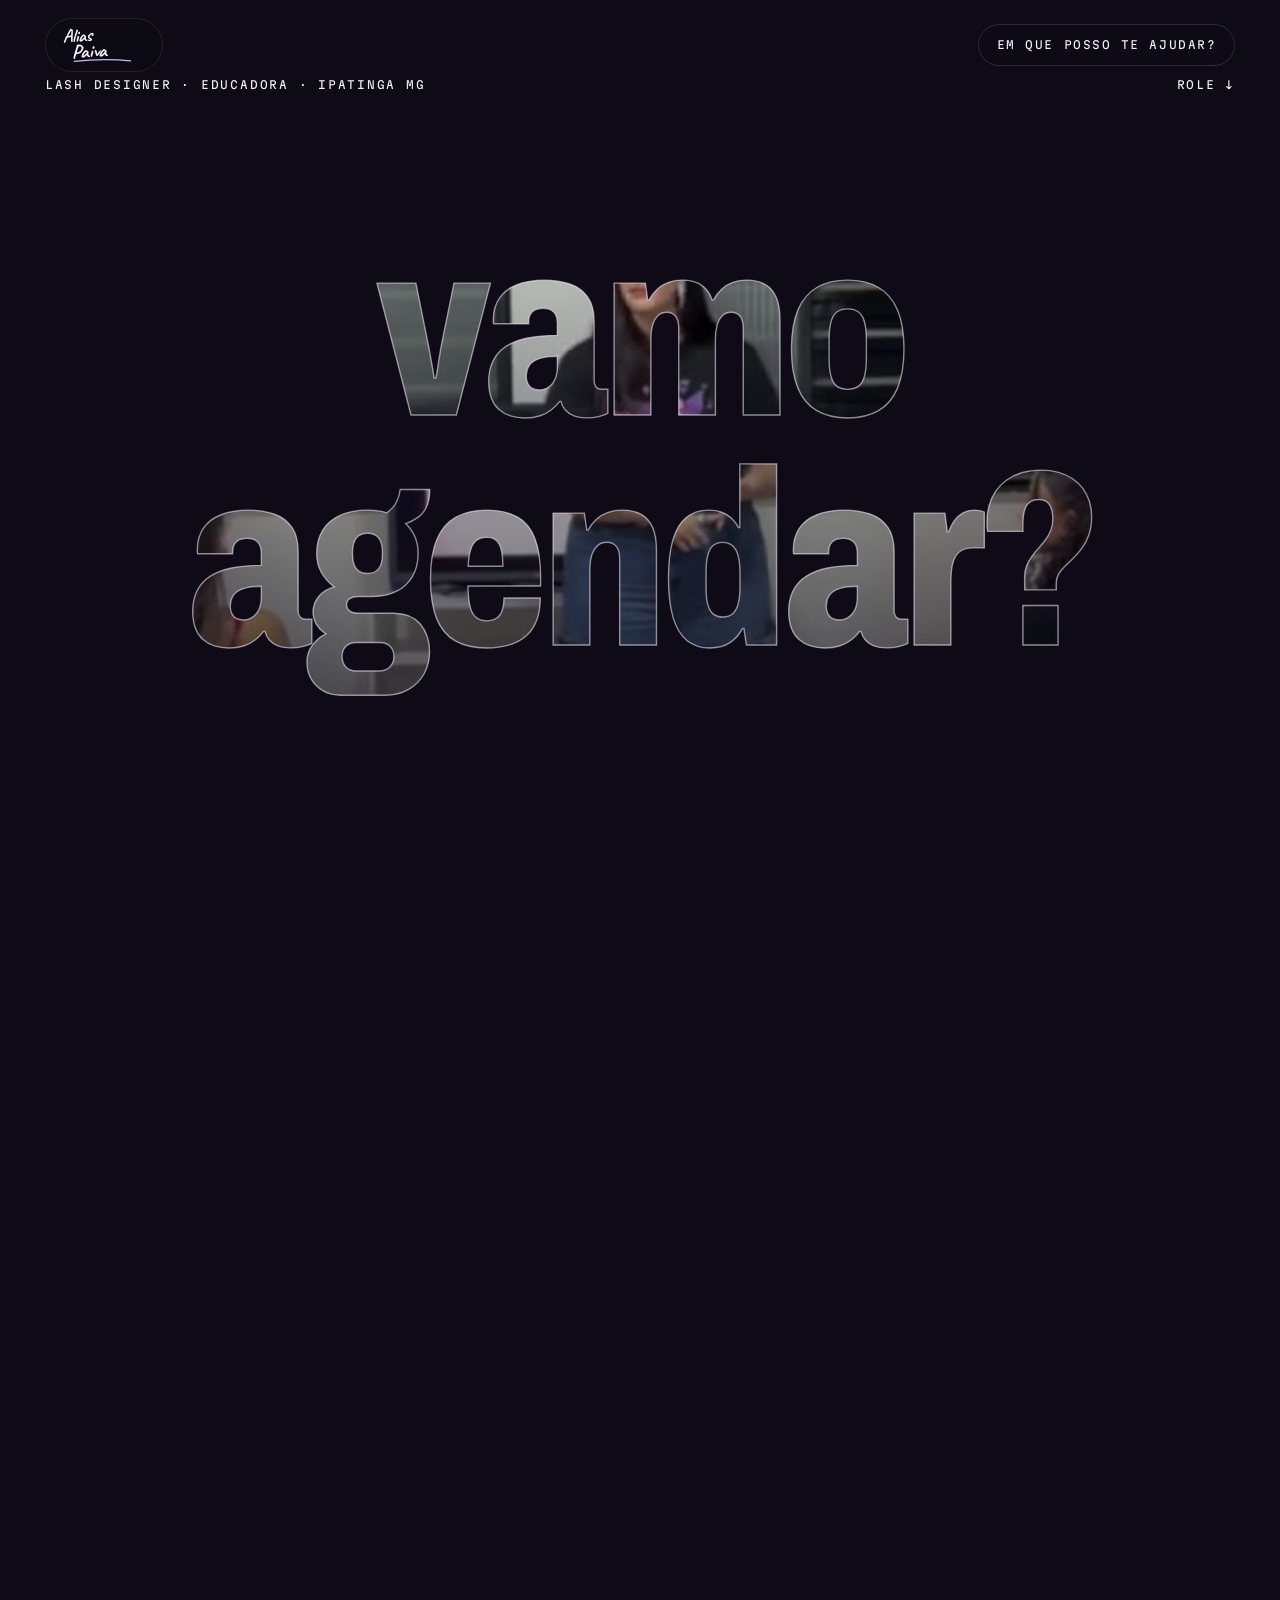
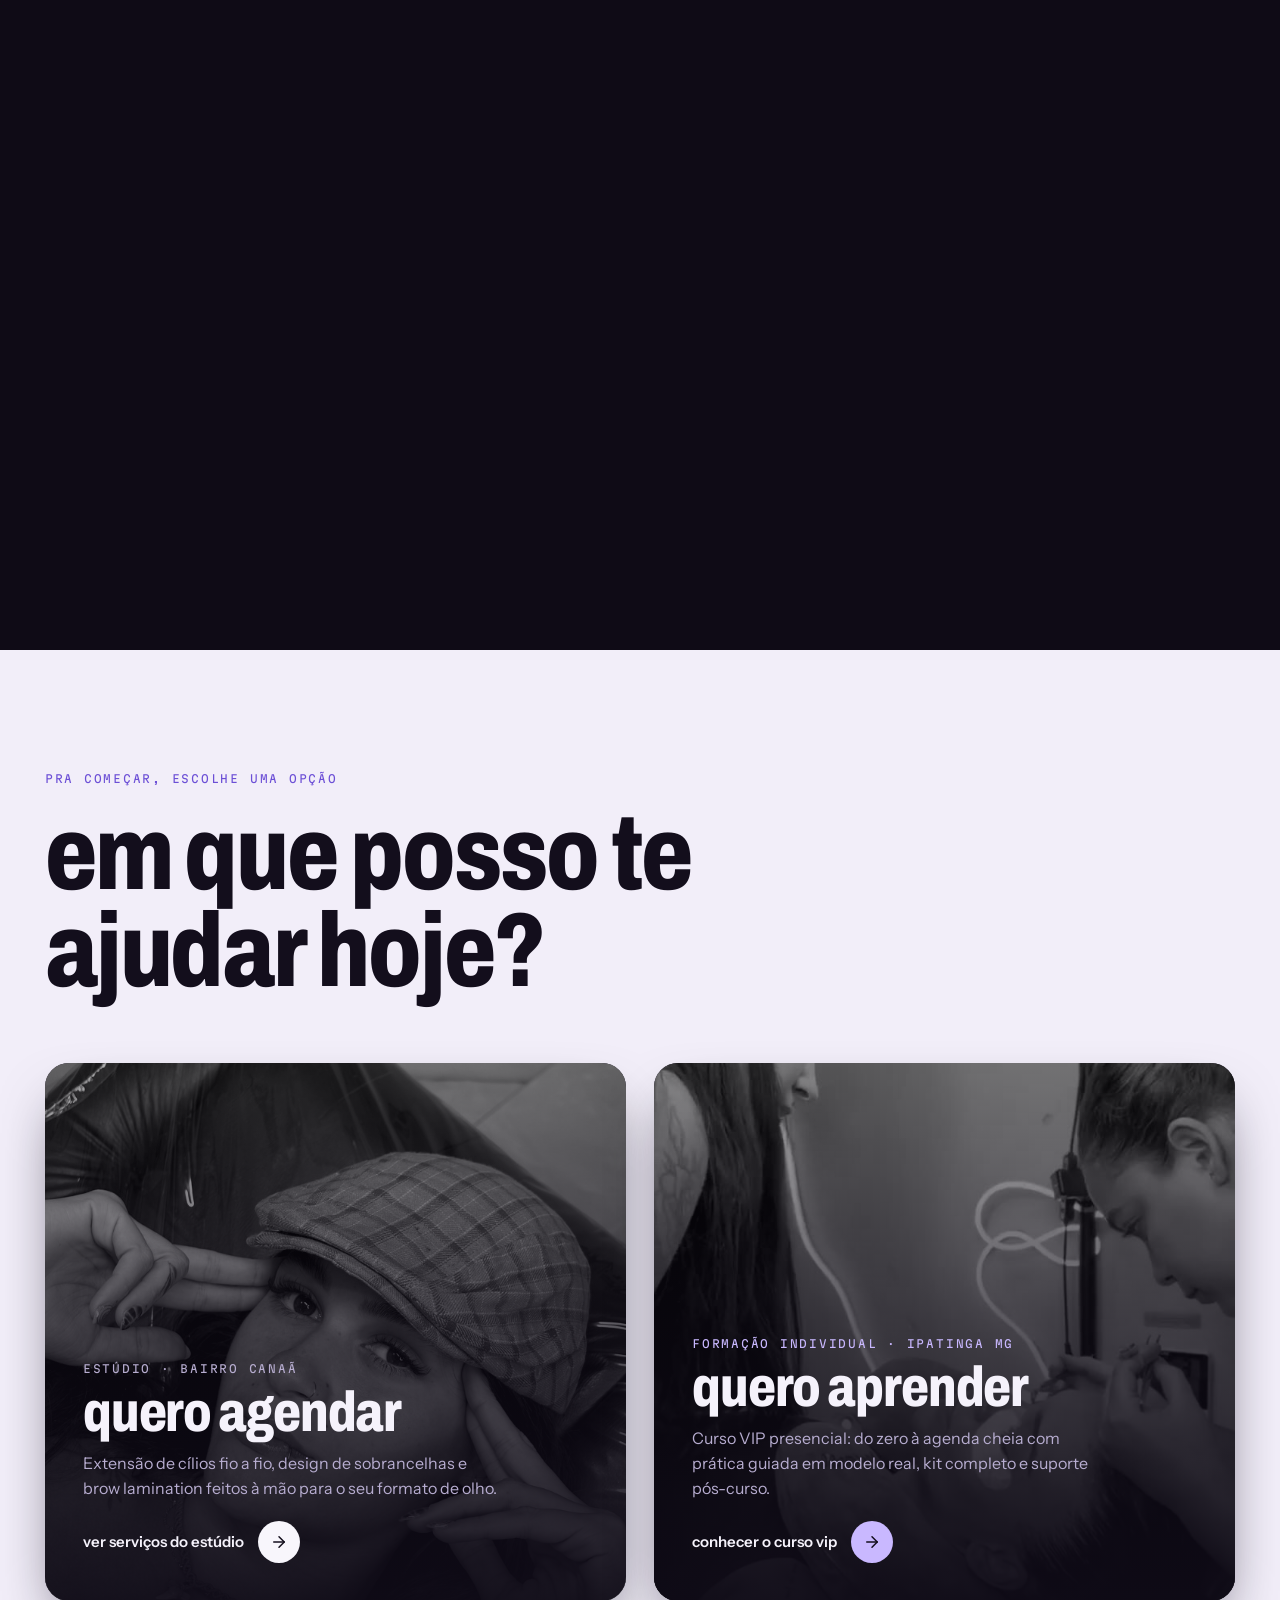
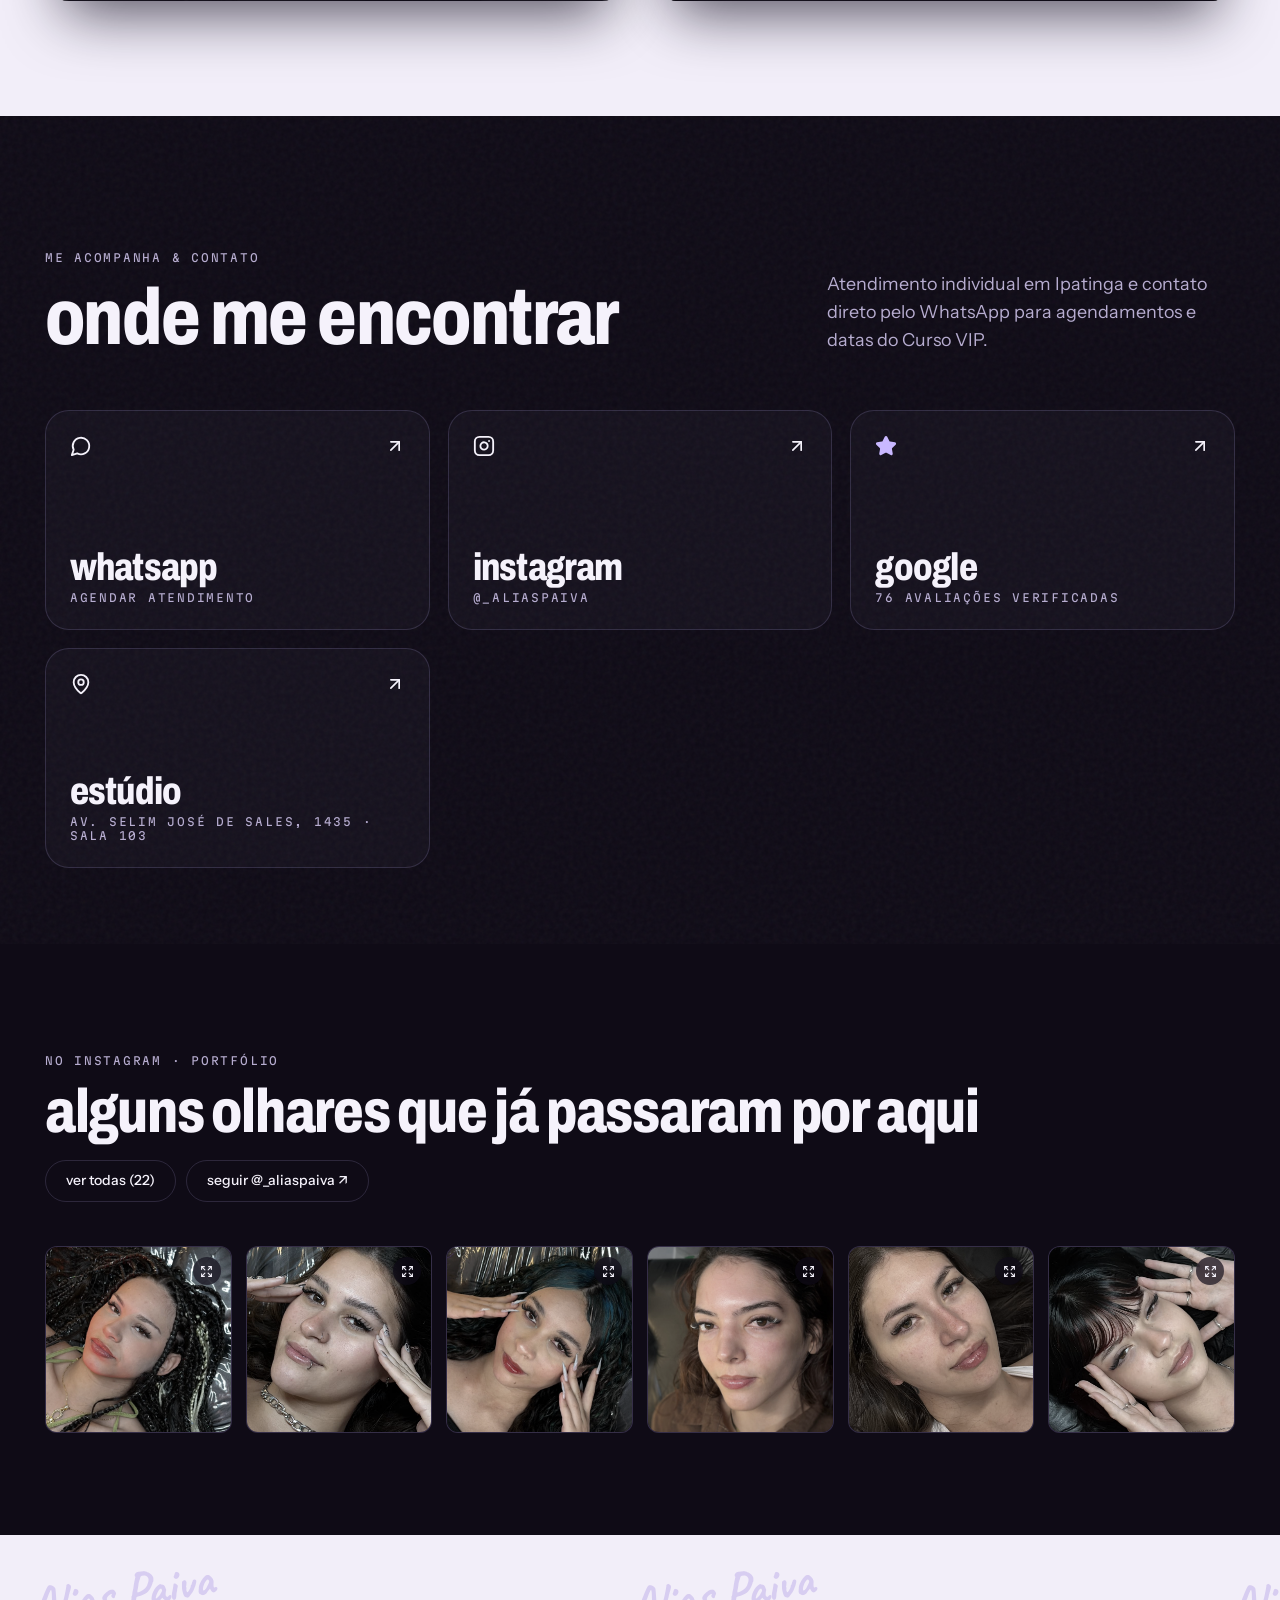
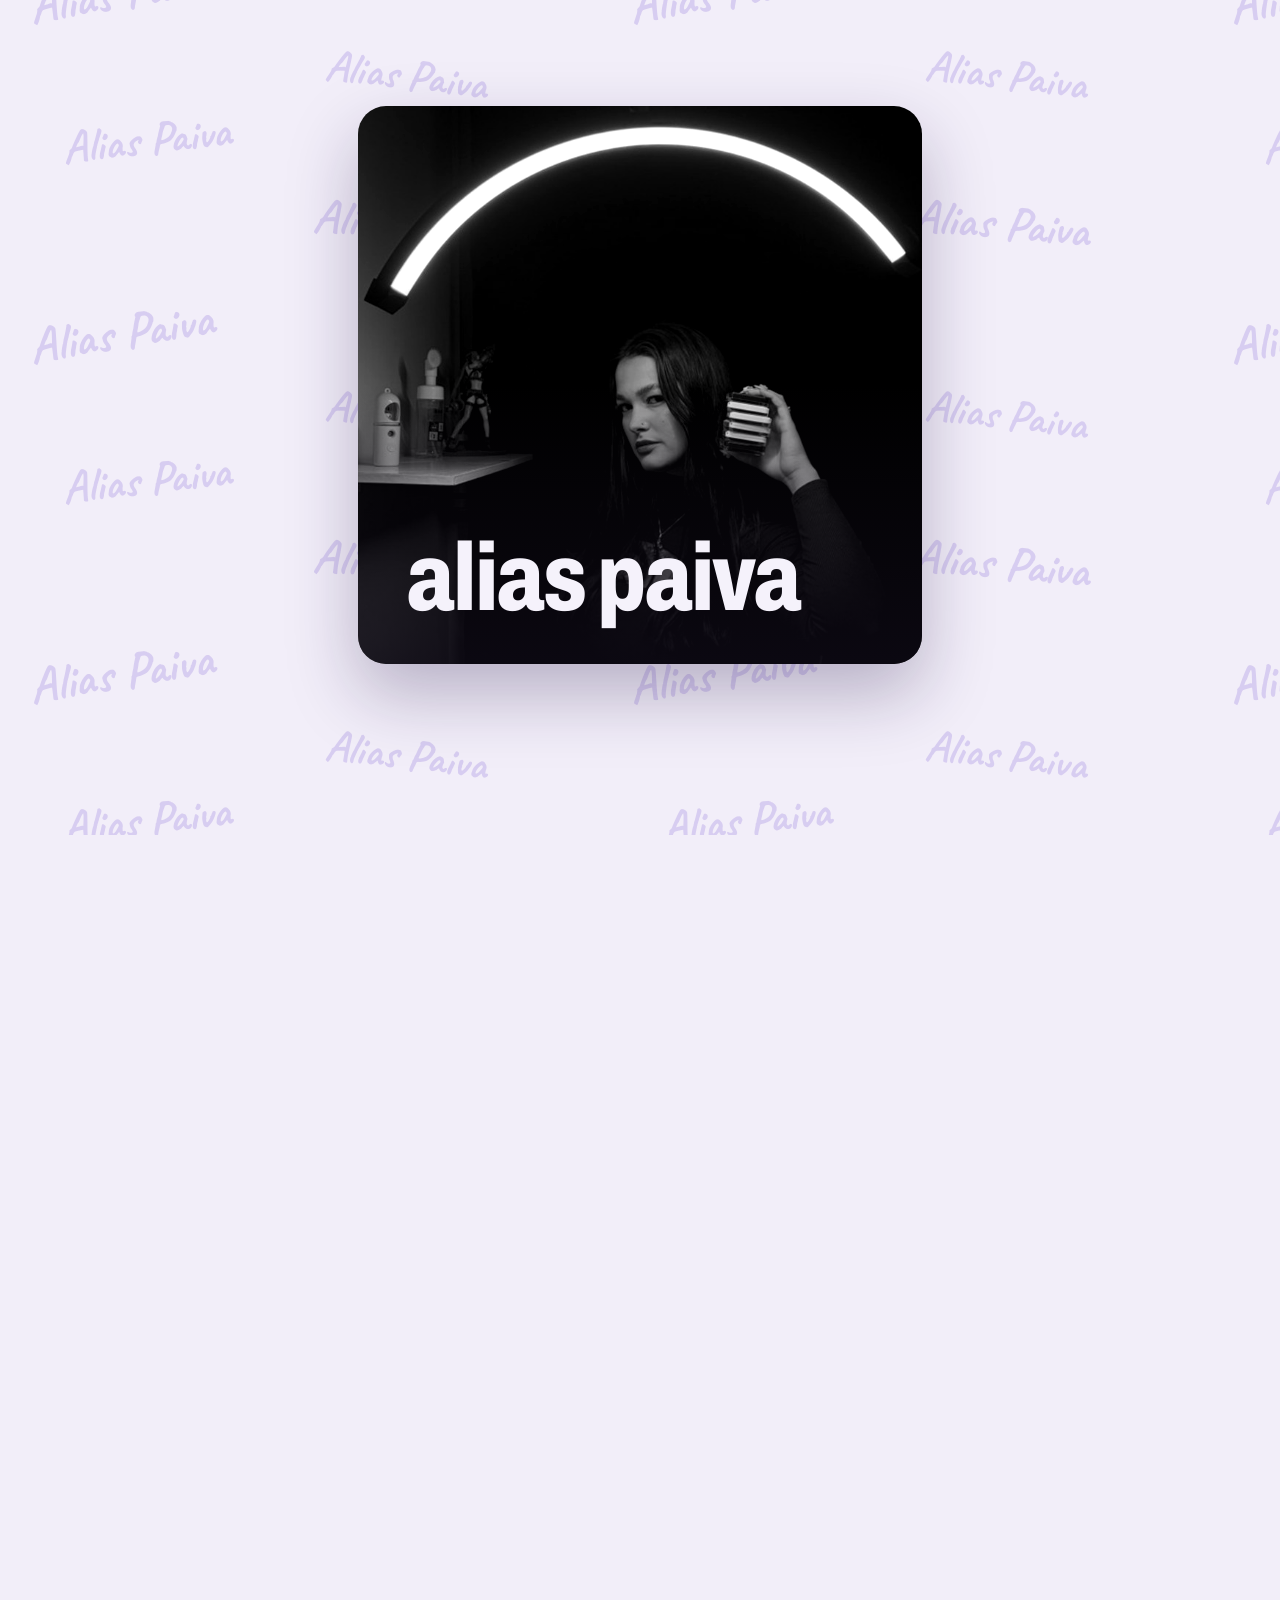
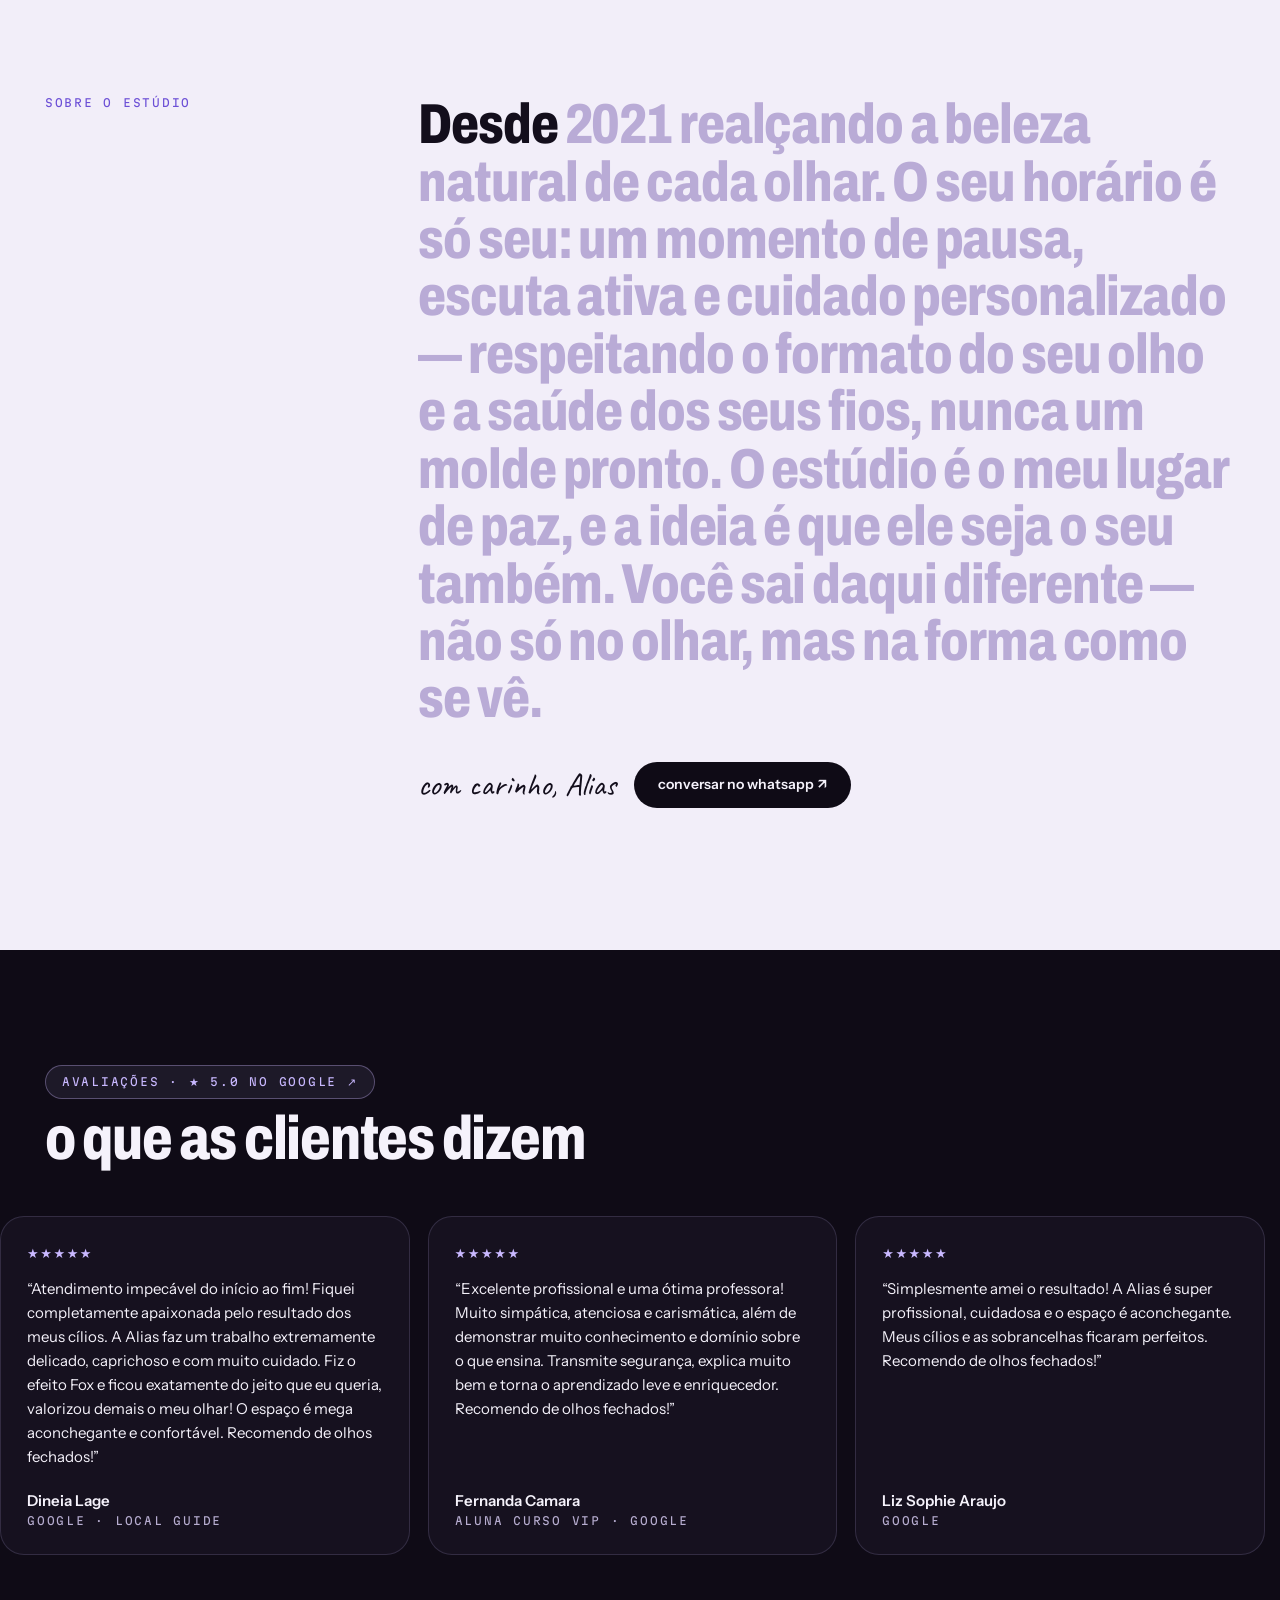
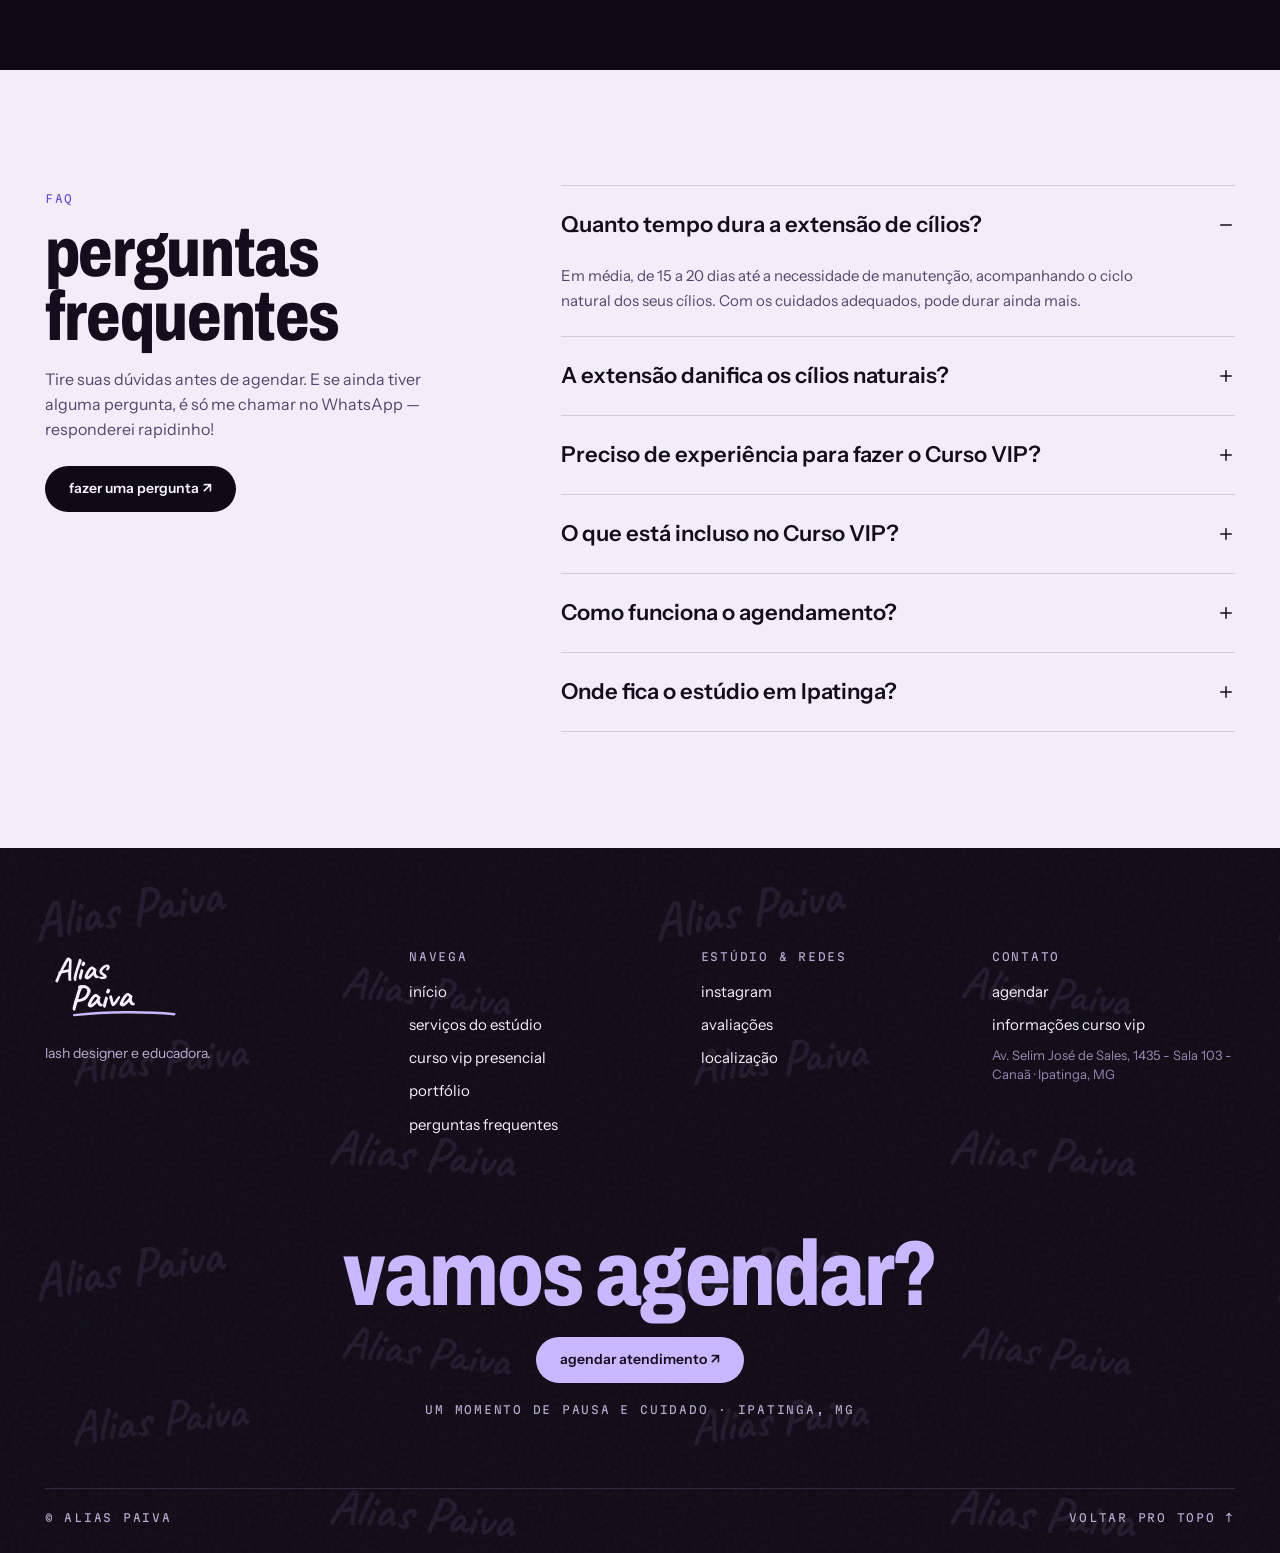
==== commit fee1cefa: "reajustes" ====
--- a/index.html
+++ b/index.html
@@ -11,7 +11,8 @@
   <meta name="google-site-verification" content="L7tR6Q84MnnWfukegNGo8oJJg--RInwGJuC5_TuwzW8" />
   <meta name="geo.region" content="BR-MG" />
   <meta name="geo.placename" content="Ipatinga" />
-  <meta name="theme-color" content="#0b0a0e" />
+  <meta name="theme-color" content="#0f0b16" />
+  <link rel="preload" as="image" href="/images/studio/apresentar_poster.jpg" />
   <link rel="canonical" href="https://aliaspaivabeauty.tech/" />
 
   <!-- Open Graph / Facebook / WhatsApp -->
@@ -273,7 +274,7 @@
   <link
     href="https://fonts.googleapis.com/css2?family=Archivo:wdth,wght@62.5..125,400..900&family=Caveat:wght@600;700&family=Instrument+Sans:wght@400;500;600;700&family=Martian+Mono:wght@400;500&display=swap"
     rel="stylesheet" />
-  <script type="module" crossorigin src="/assets/index-CXyyquxe.js"></script>
+  <script type="module" crossorigin src="/assets/index-CbLEq_Us.js"></script>
   <link rel="stylesheet" crossorigin href="/assets/index-DLLg_pOS.css">
 </head>
 
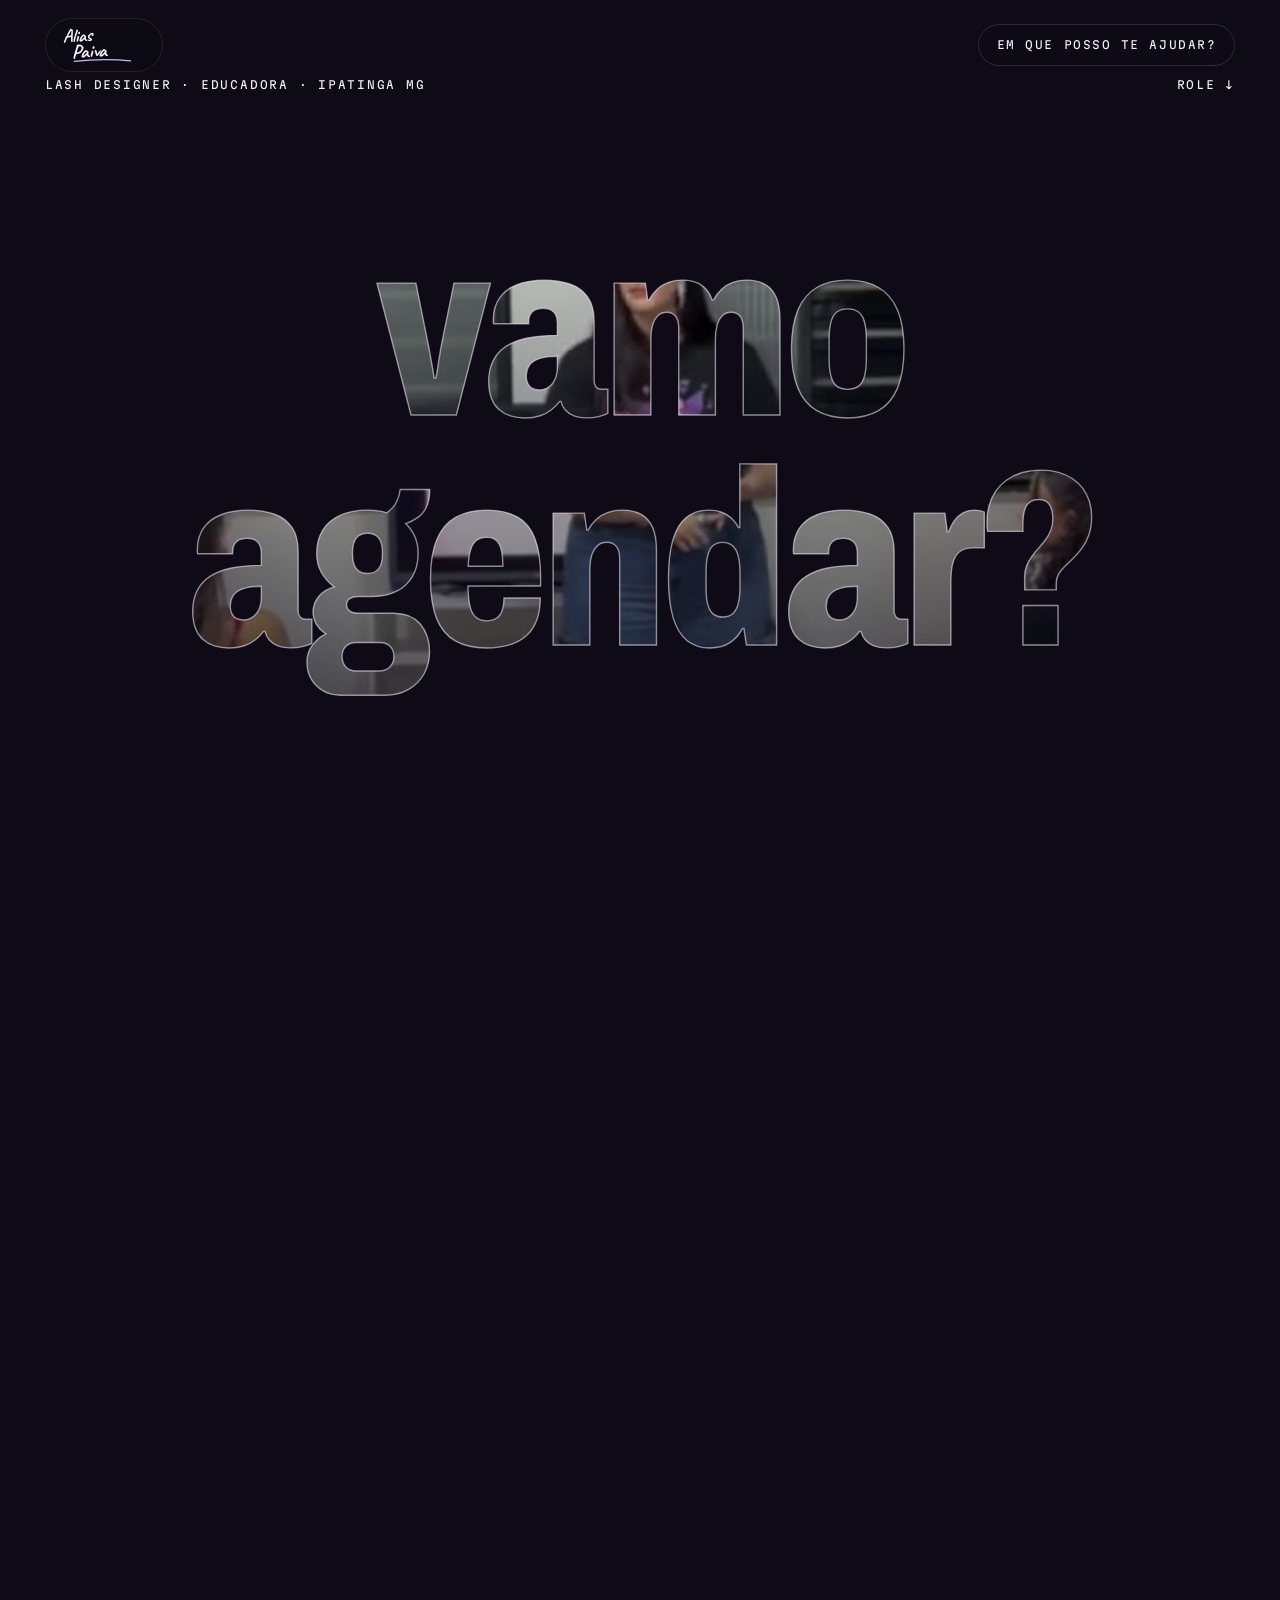
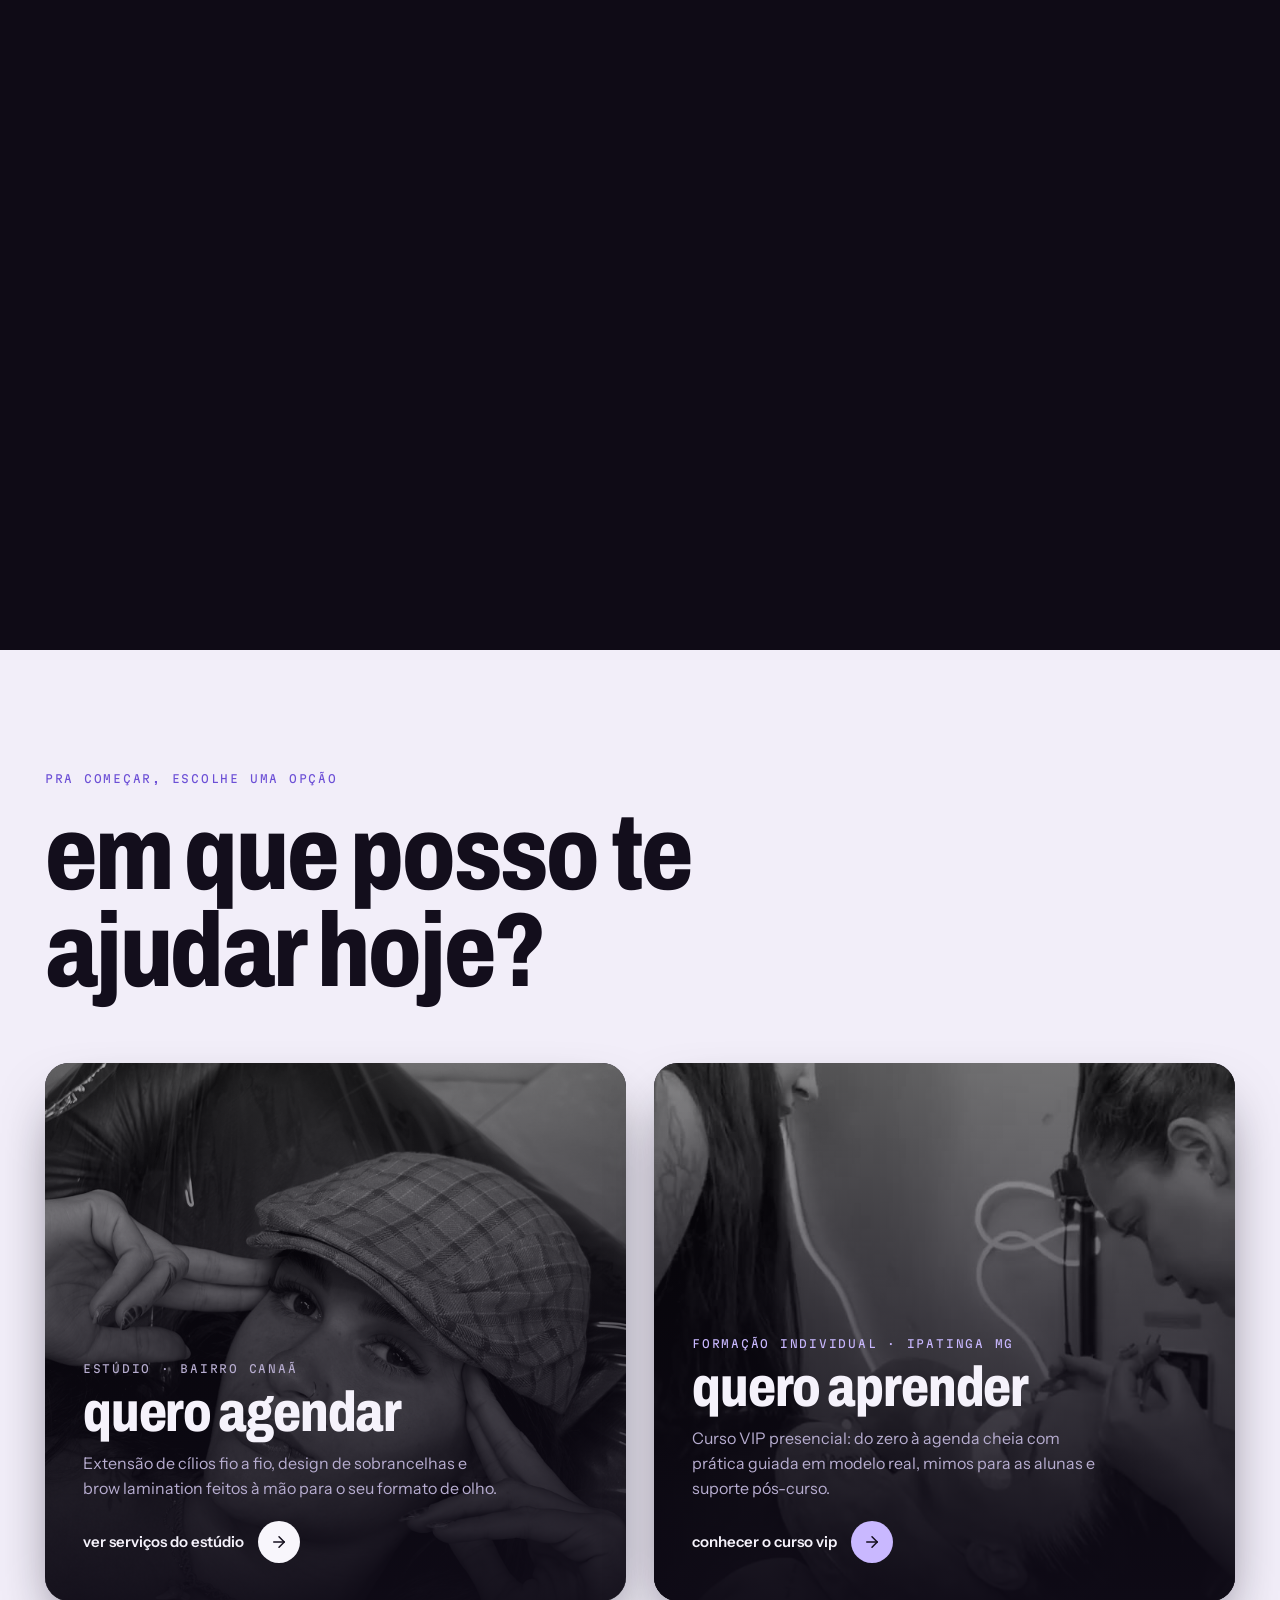
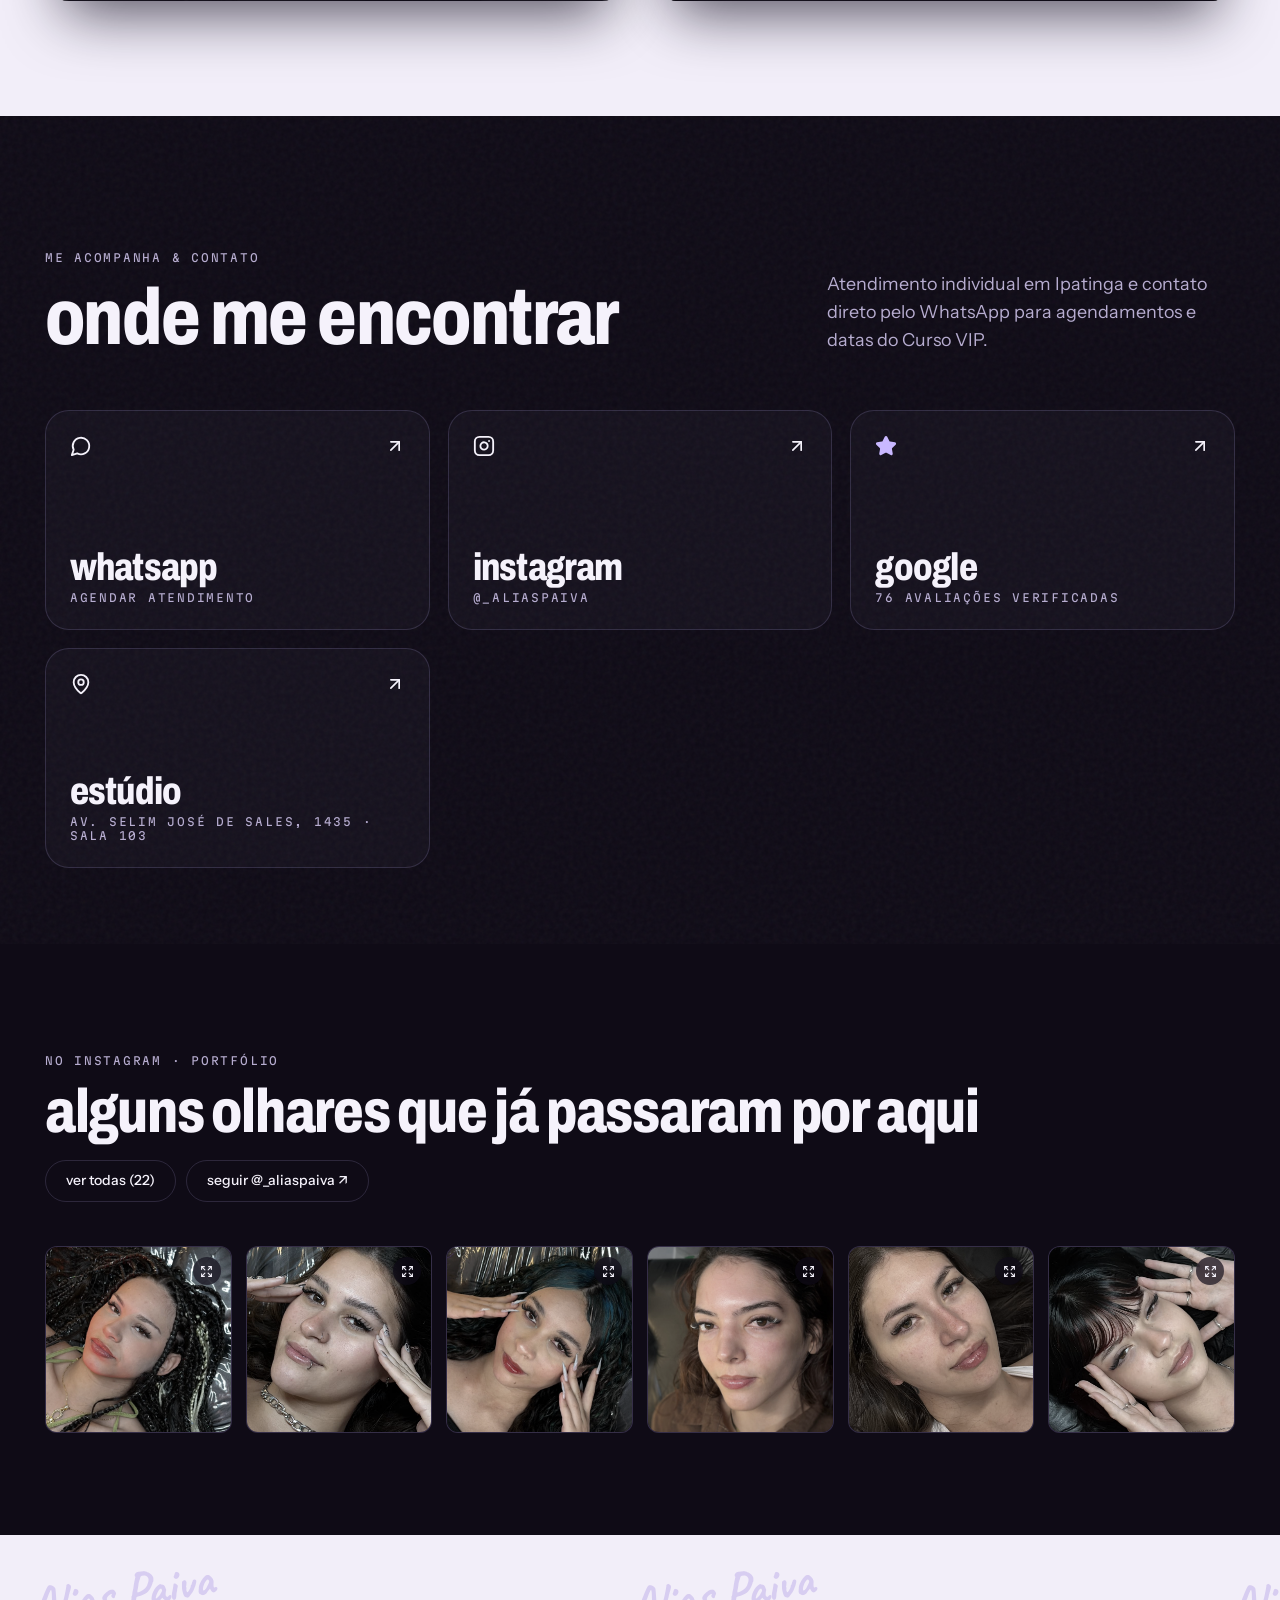
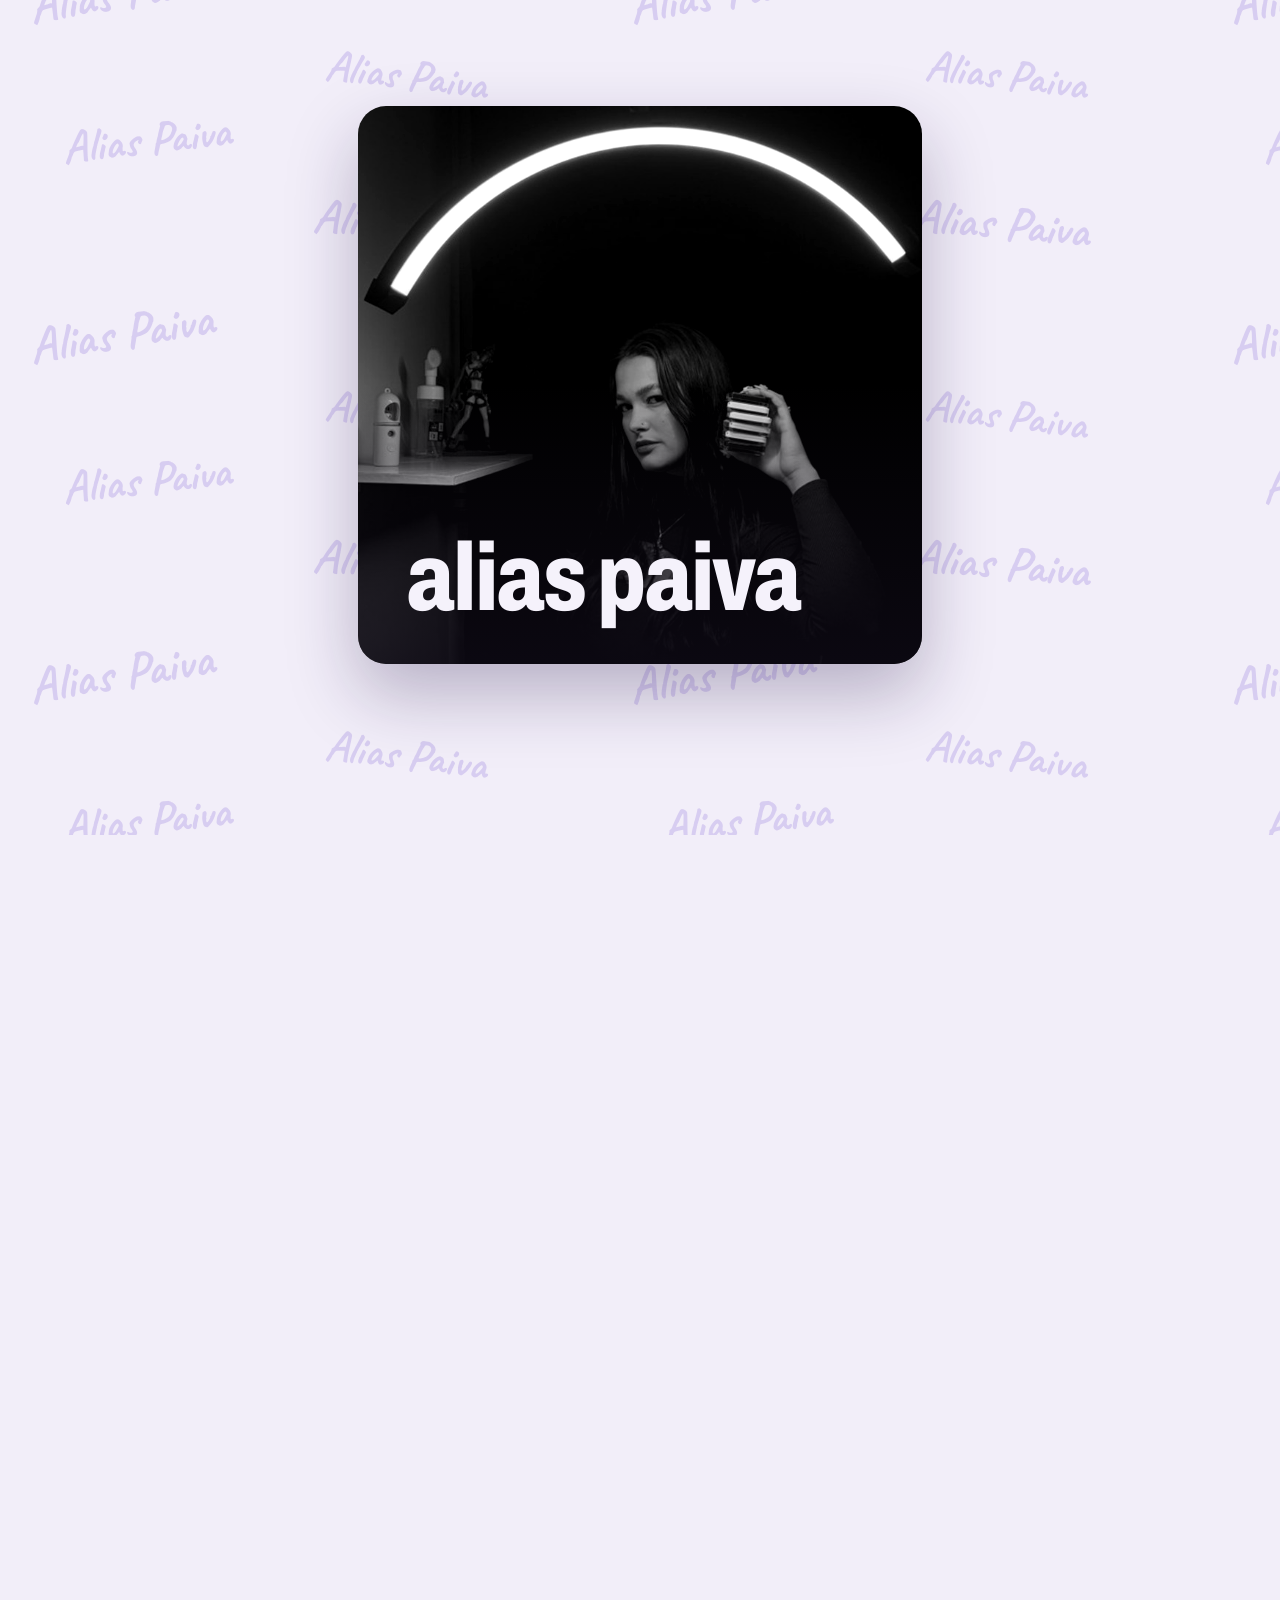
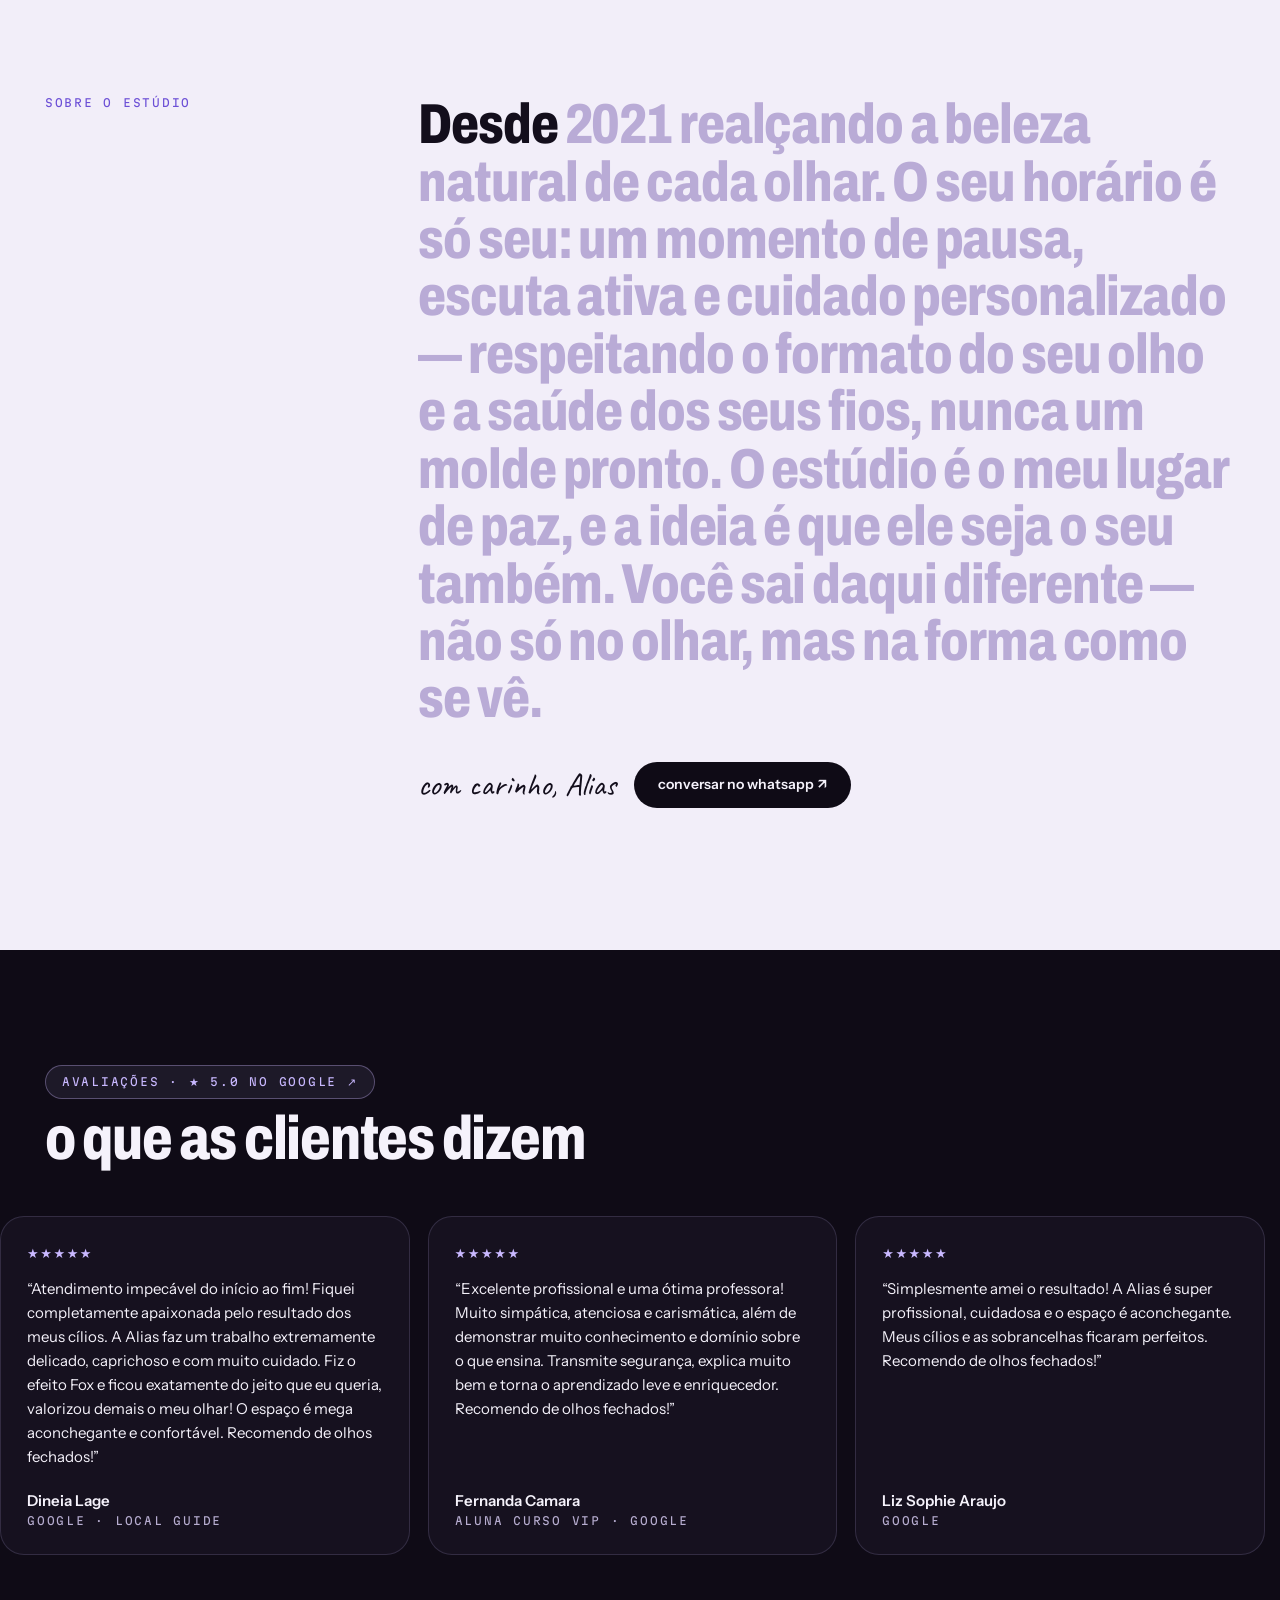
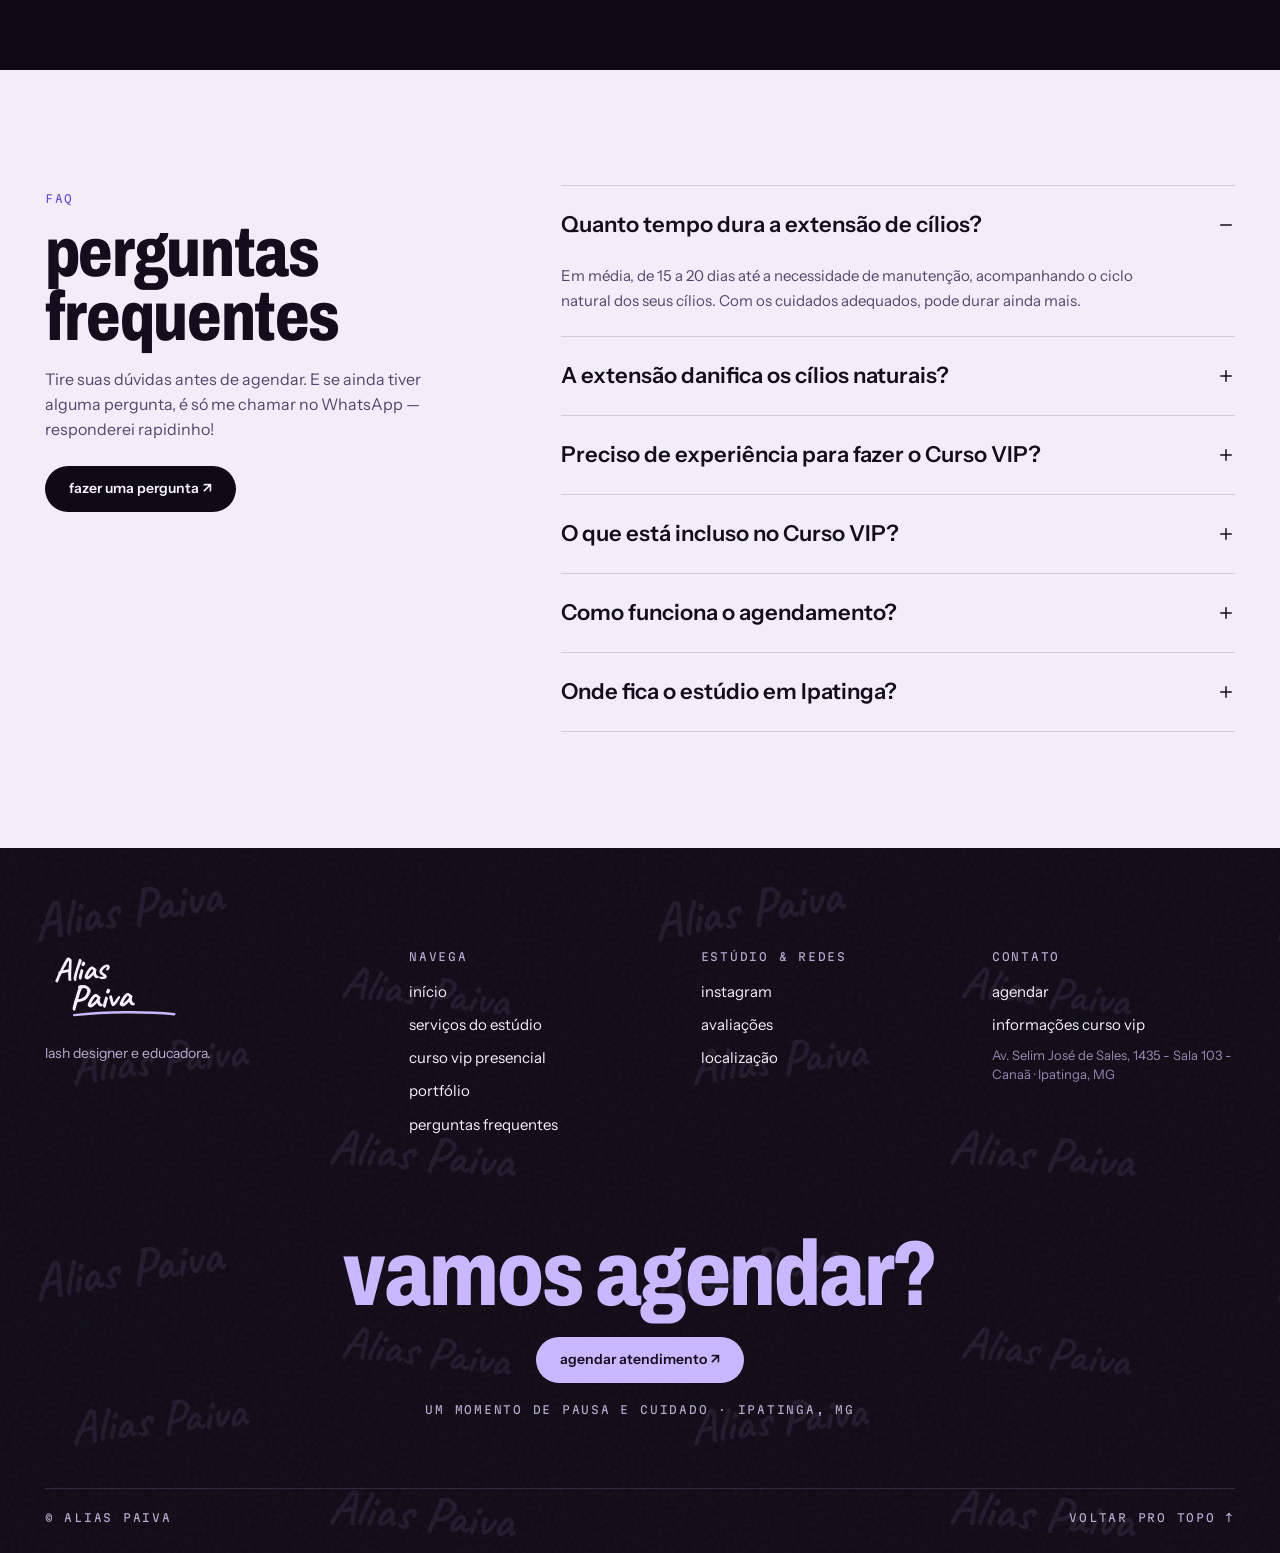
==== commit d33f2b0d: "correção dos materiais do curso" ====
--- a/index.html
+++ b/index.html
@@ -192,7 +192,7 @@
               "itemOffered": {
                 "@type": "Course",
                 "name": "Curso VIP de Lash Designer / Extensão de Cílios",
-                "description": "Curso presencial intensivo em Ipatinga para formação de Lash Designer com modelo real, material e certificado inclusos.",
+                "description": "Curso presencial intensivo em Ipatinga para formação de Lash Designer com prática em modelo real, mimos para as alunas e certificado oficial.",
                 "provider": {
                   "@id": "https://aliaspaivabeauty.tech/#salon"
                 },
@@ -274,7 +274,7 @@
   <link
     href="https://fonts.googleapis.com/css2?family=Archivo:wdth,wght@62.5..125,400..900&family=Caveat:wght@600;700&family=Instrument+Sans:wght@400;500;600;700&family=Martian+Mono:wght@400;500&display=swap"
     rel="stylesheet" />
-  <script type="module" crossorigin src="/assets/index-CbLEq_Us.js"></script>
+  <script type="module" crossorigin src="/assets/index-BsoLXAwo.js"></script>
   <link rel="stylesheet" crossorigin href="/assets/index-DLLg_pOS.css">
 </head>
 
